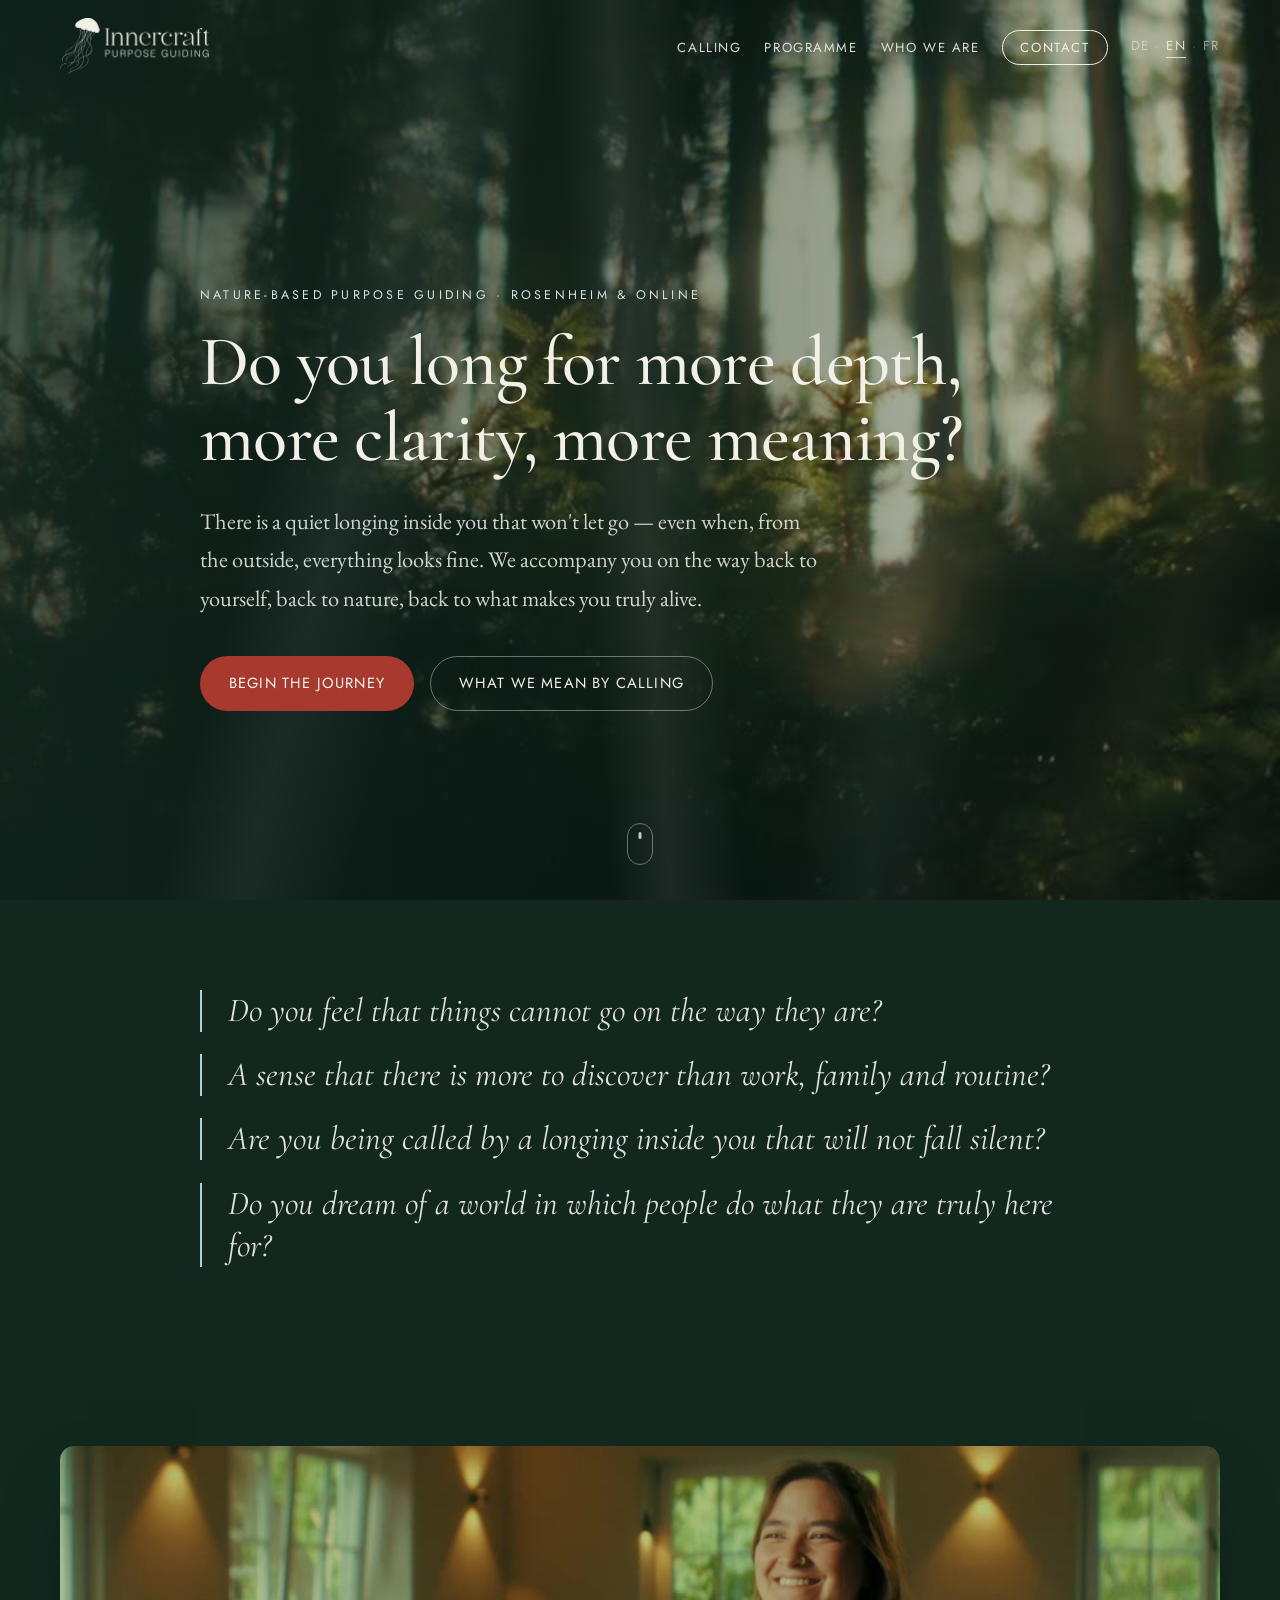
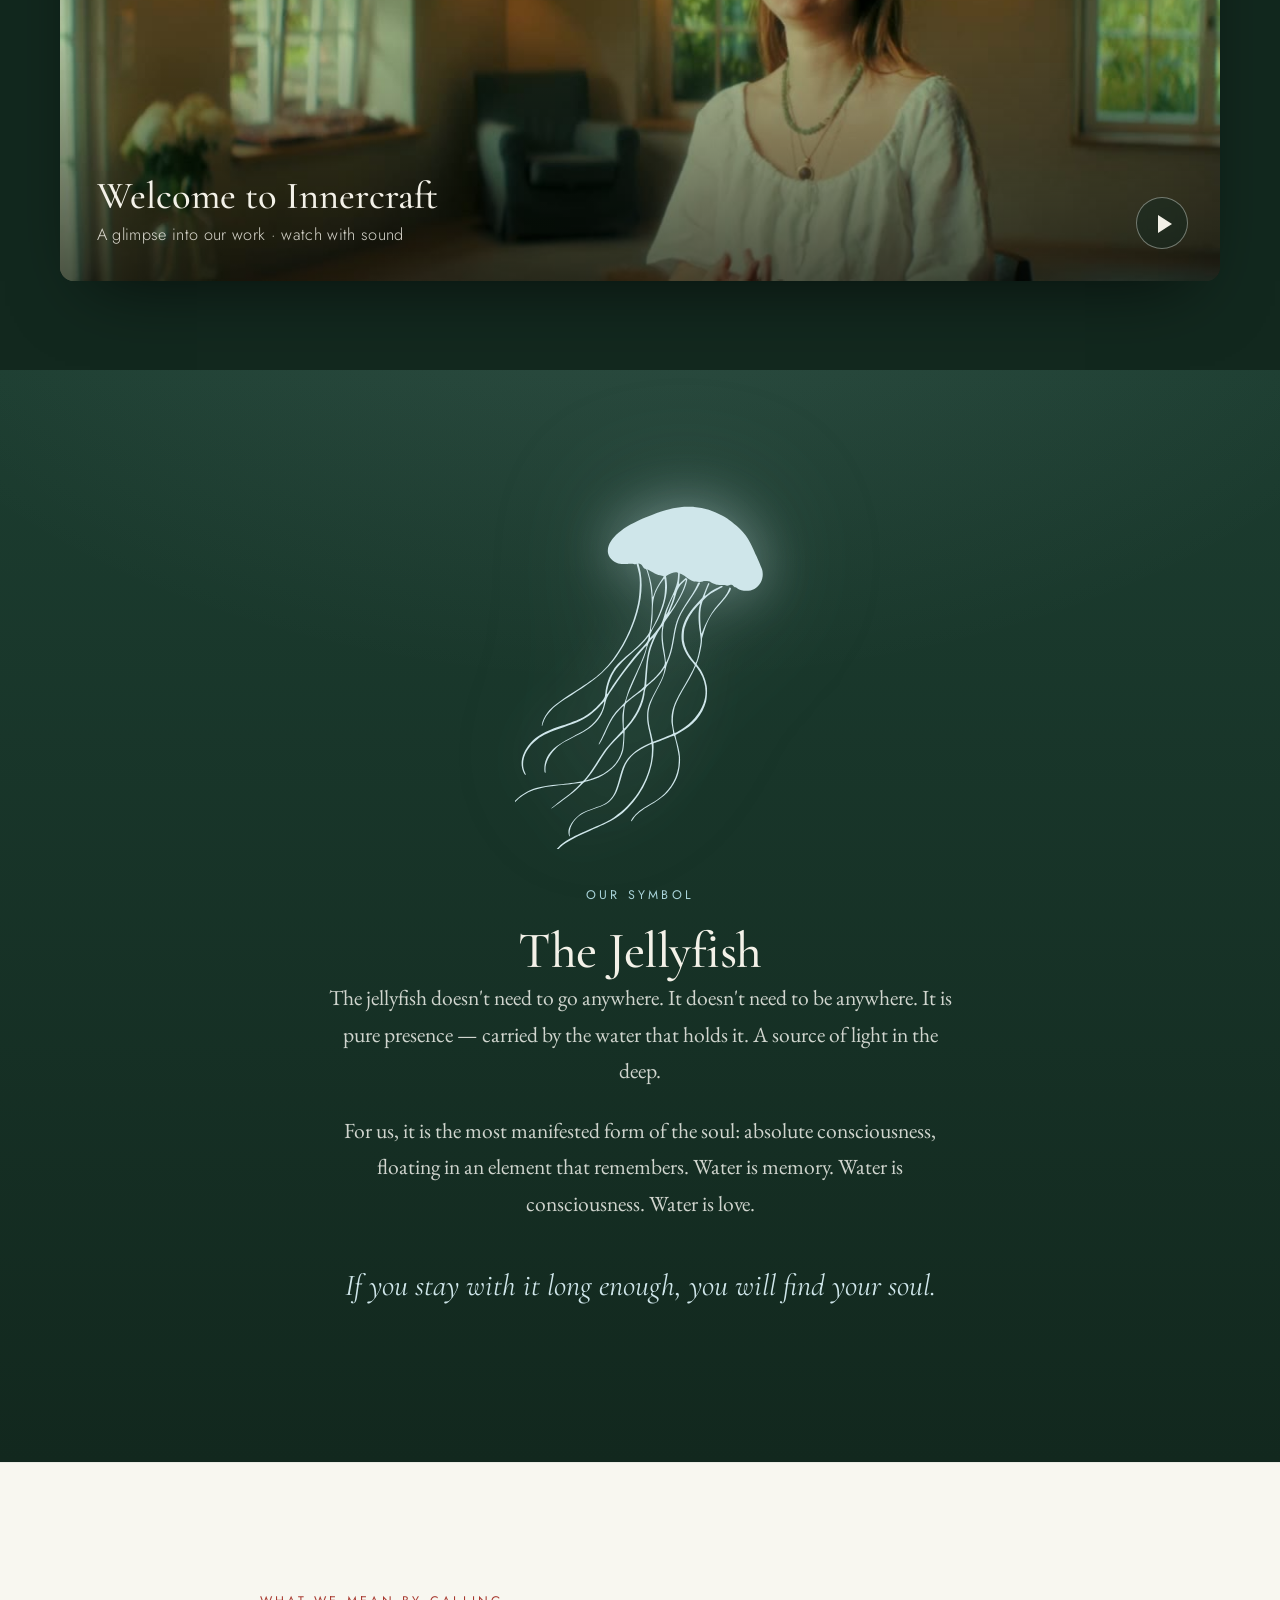
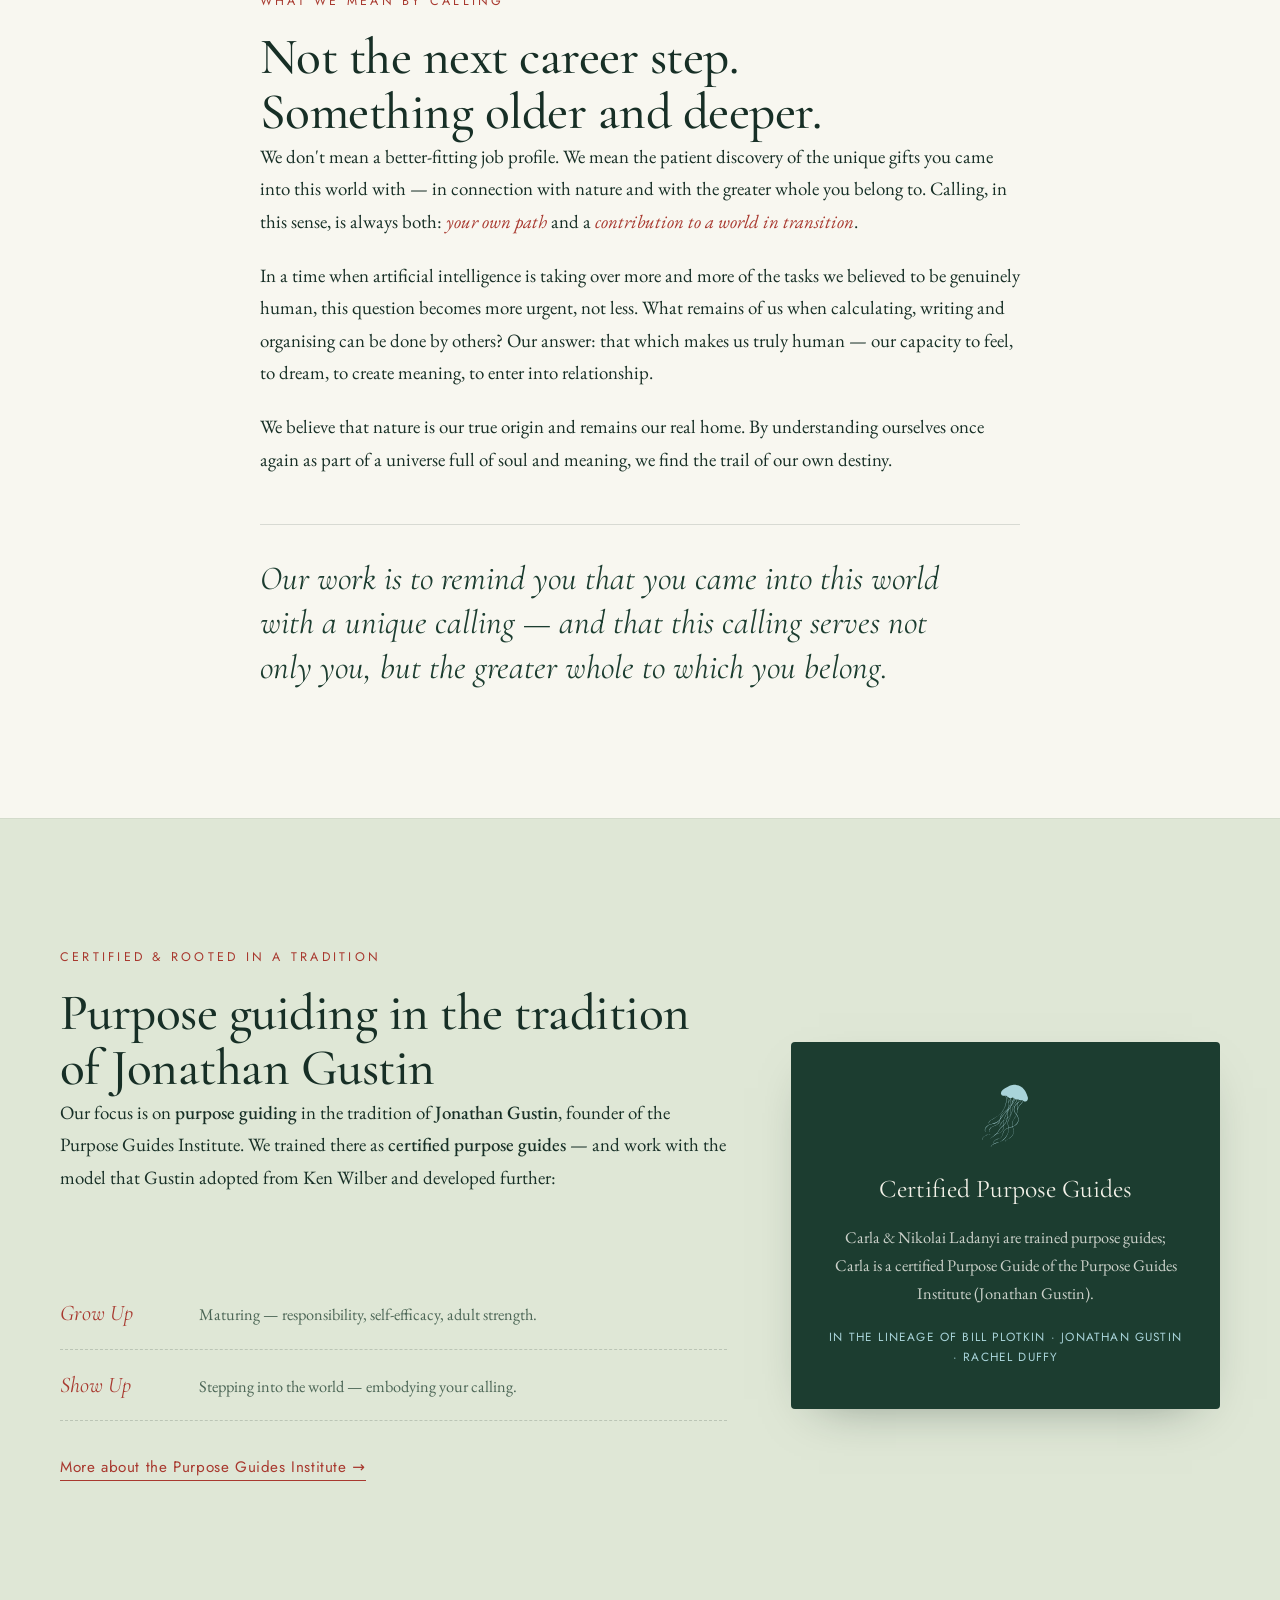
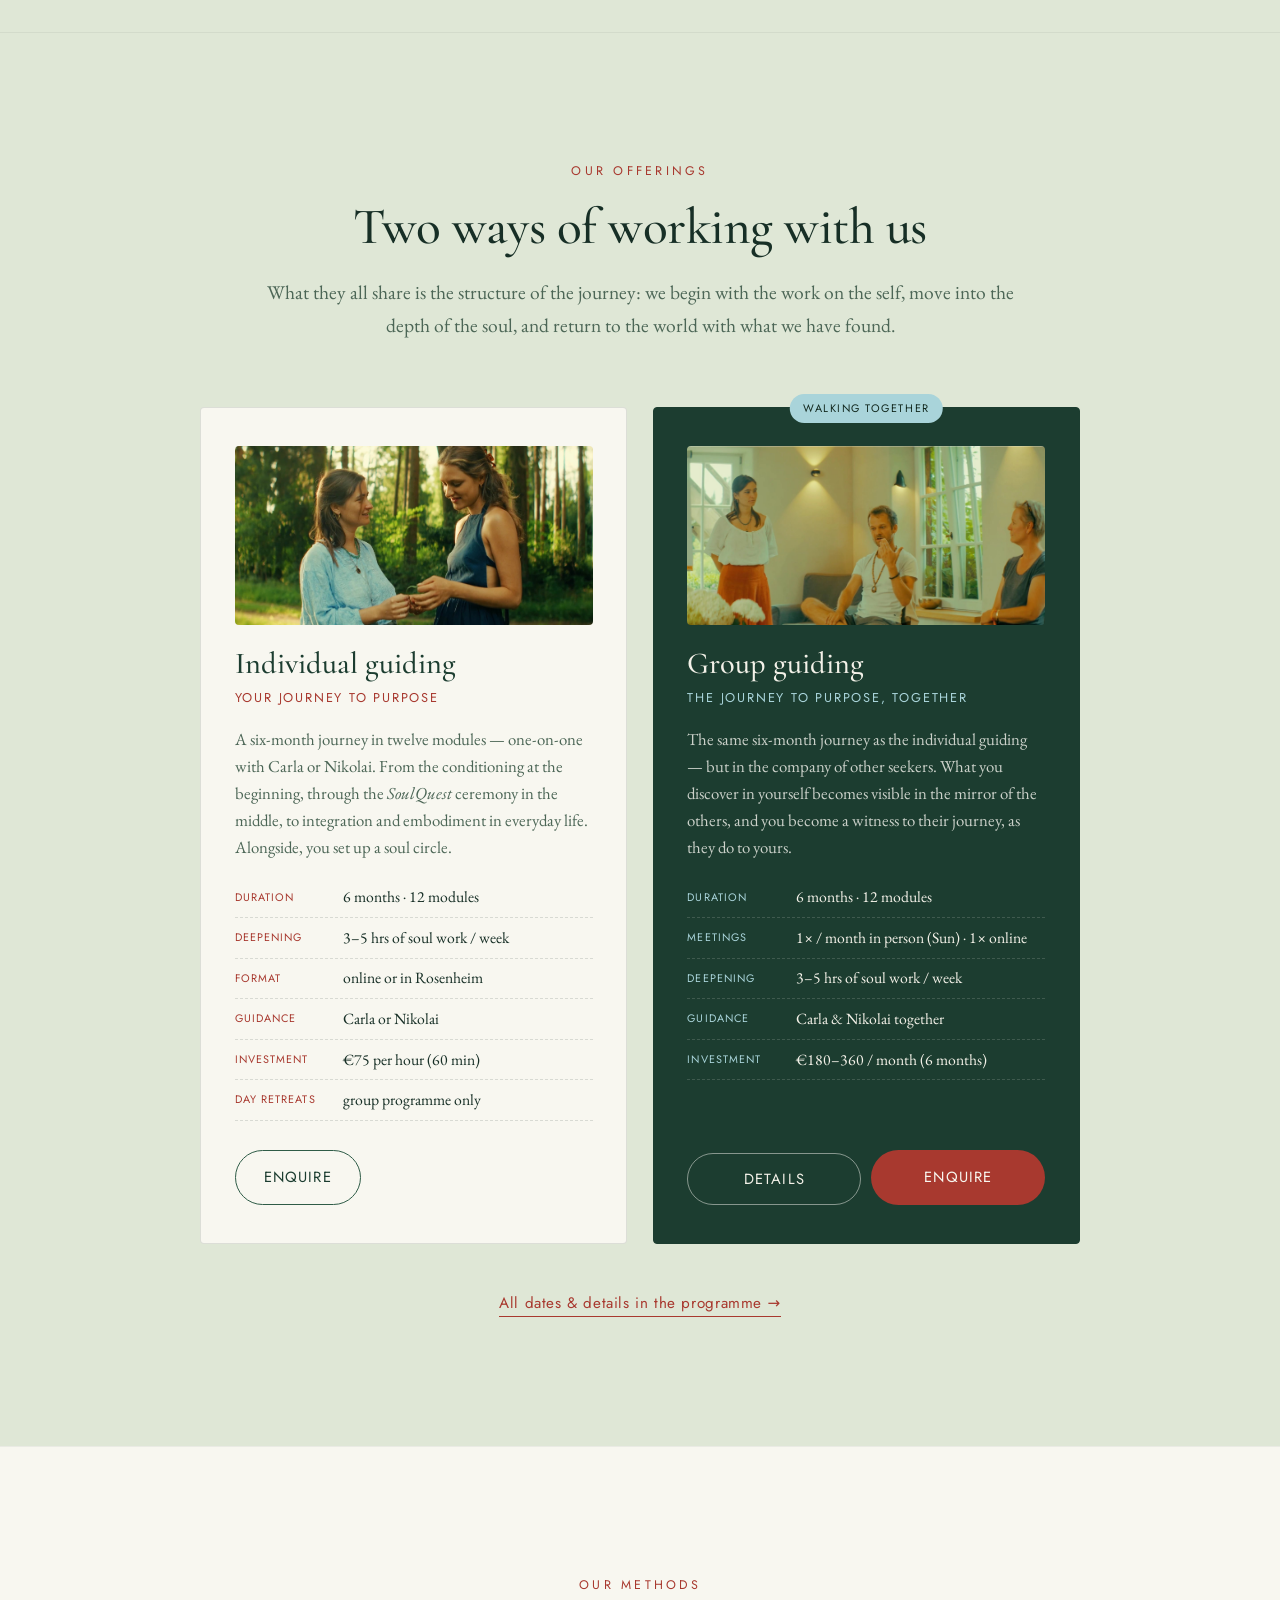
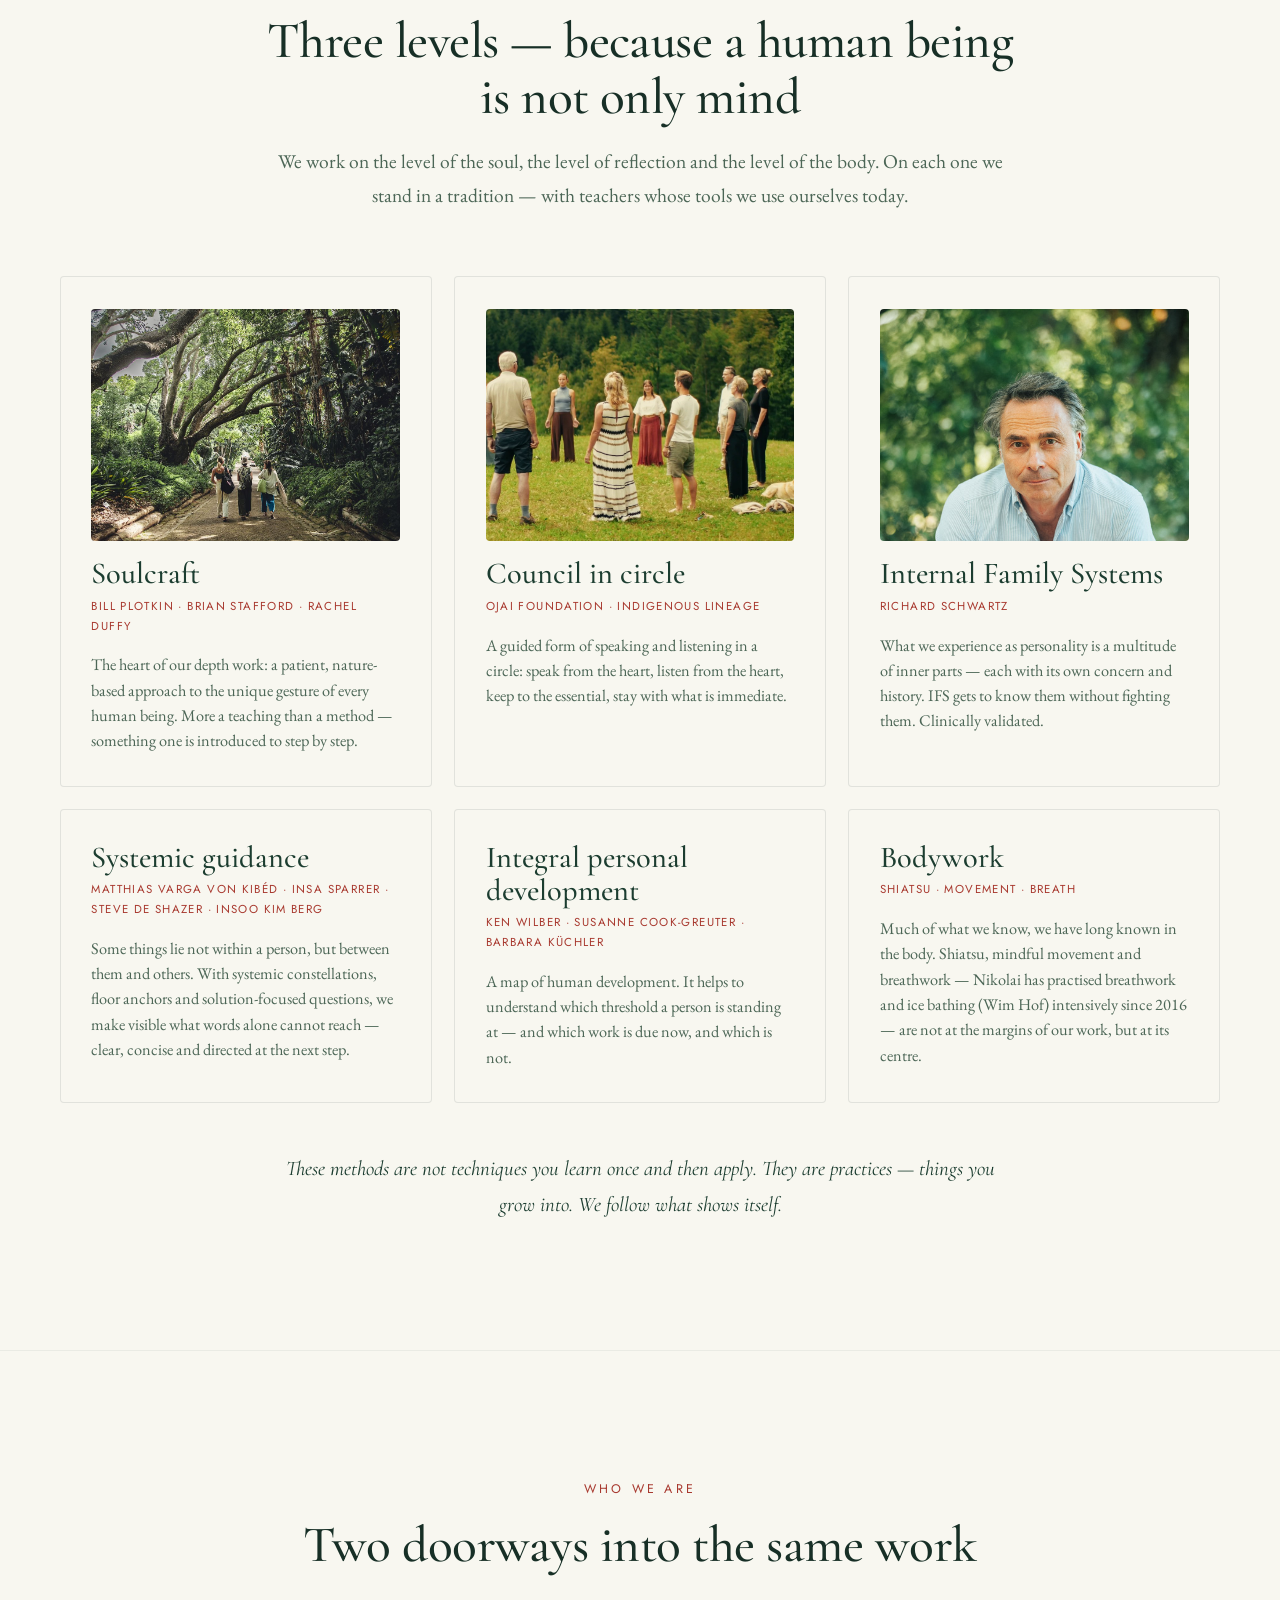
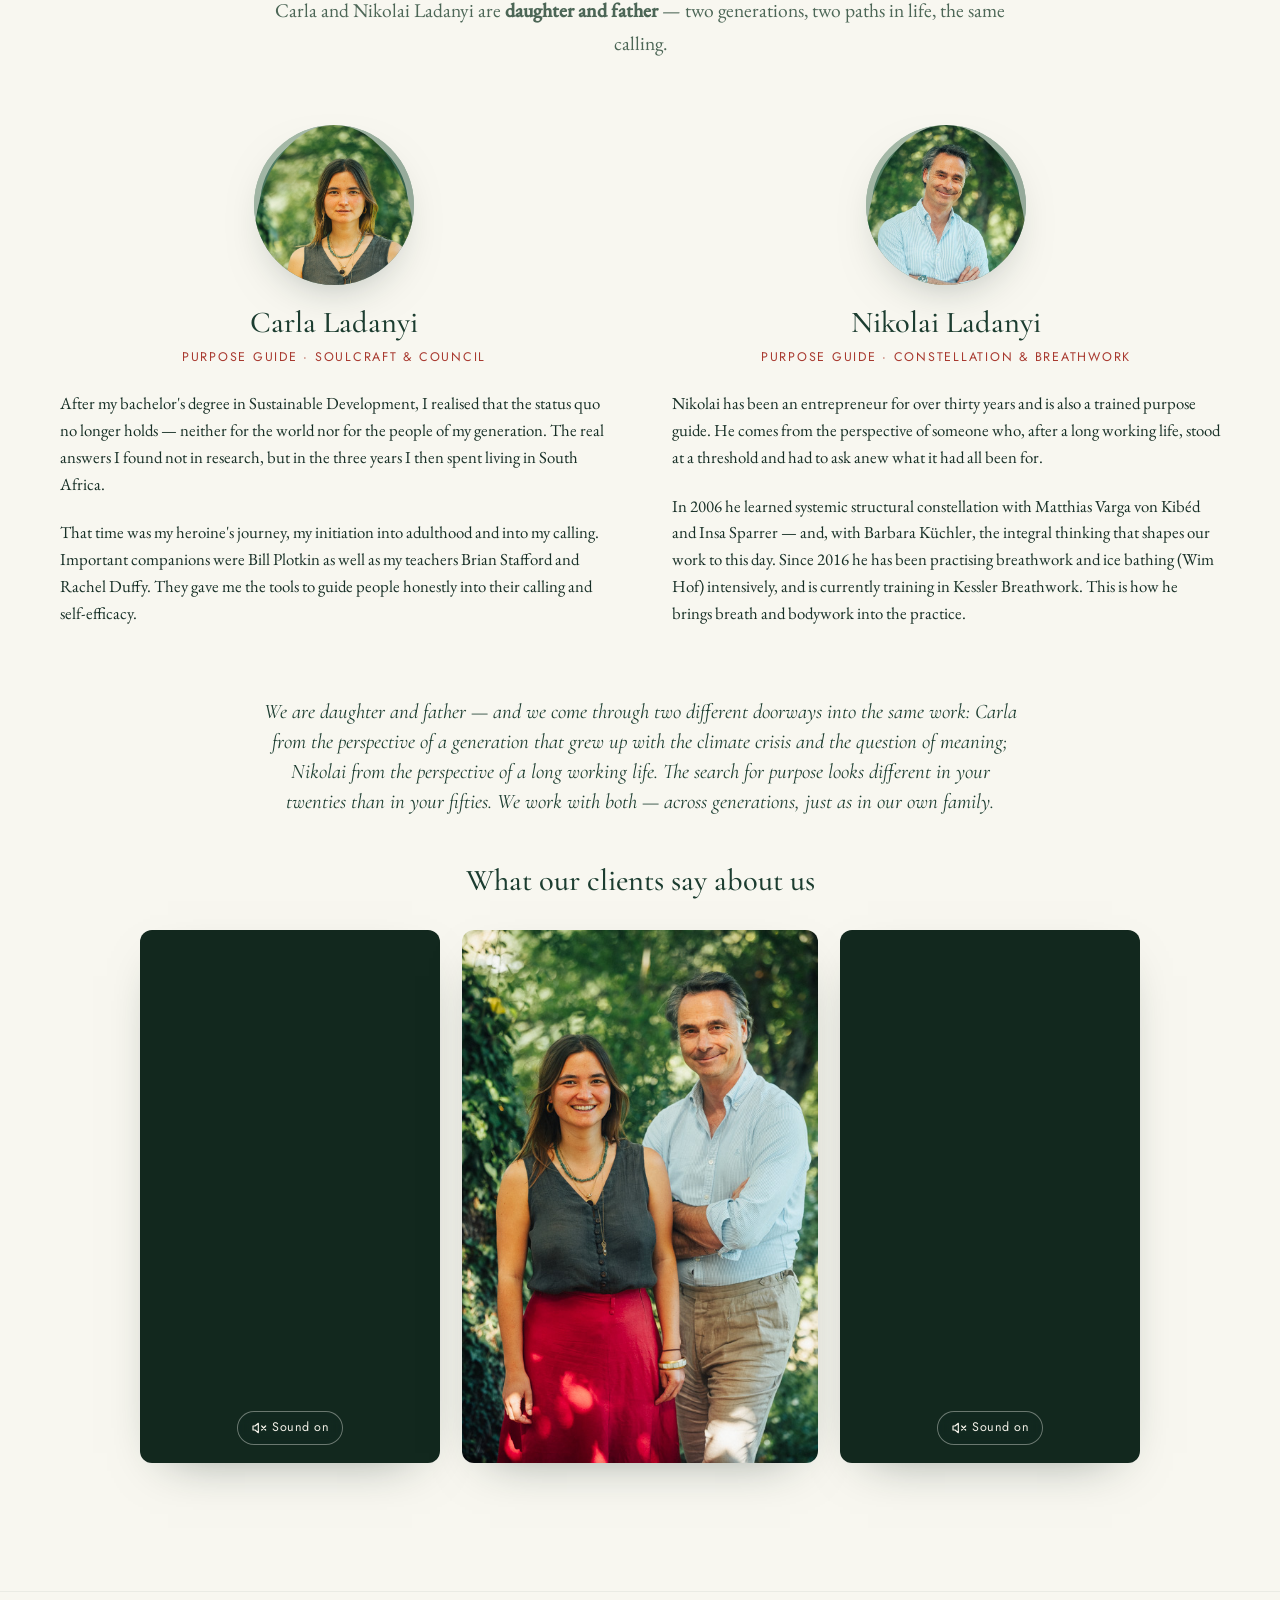
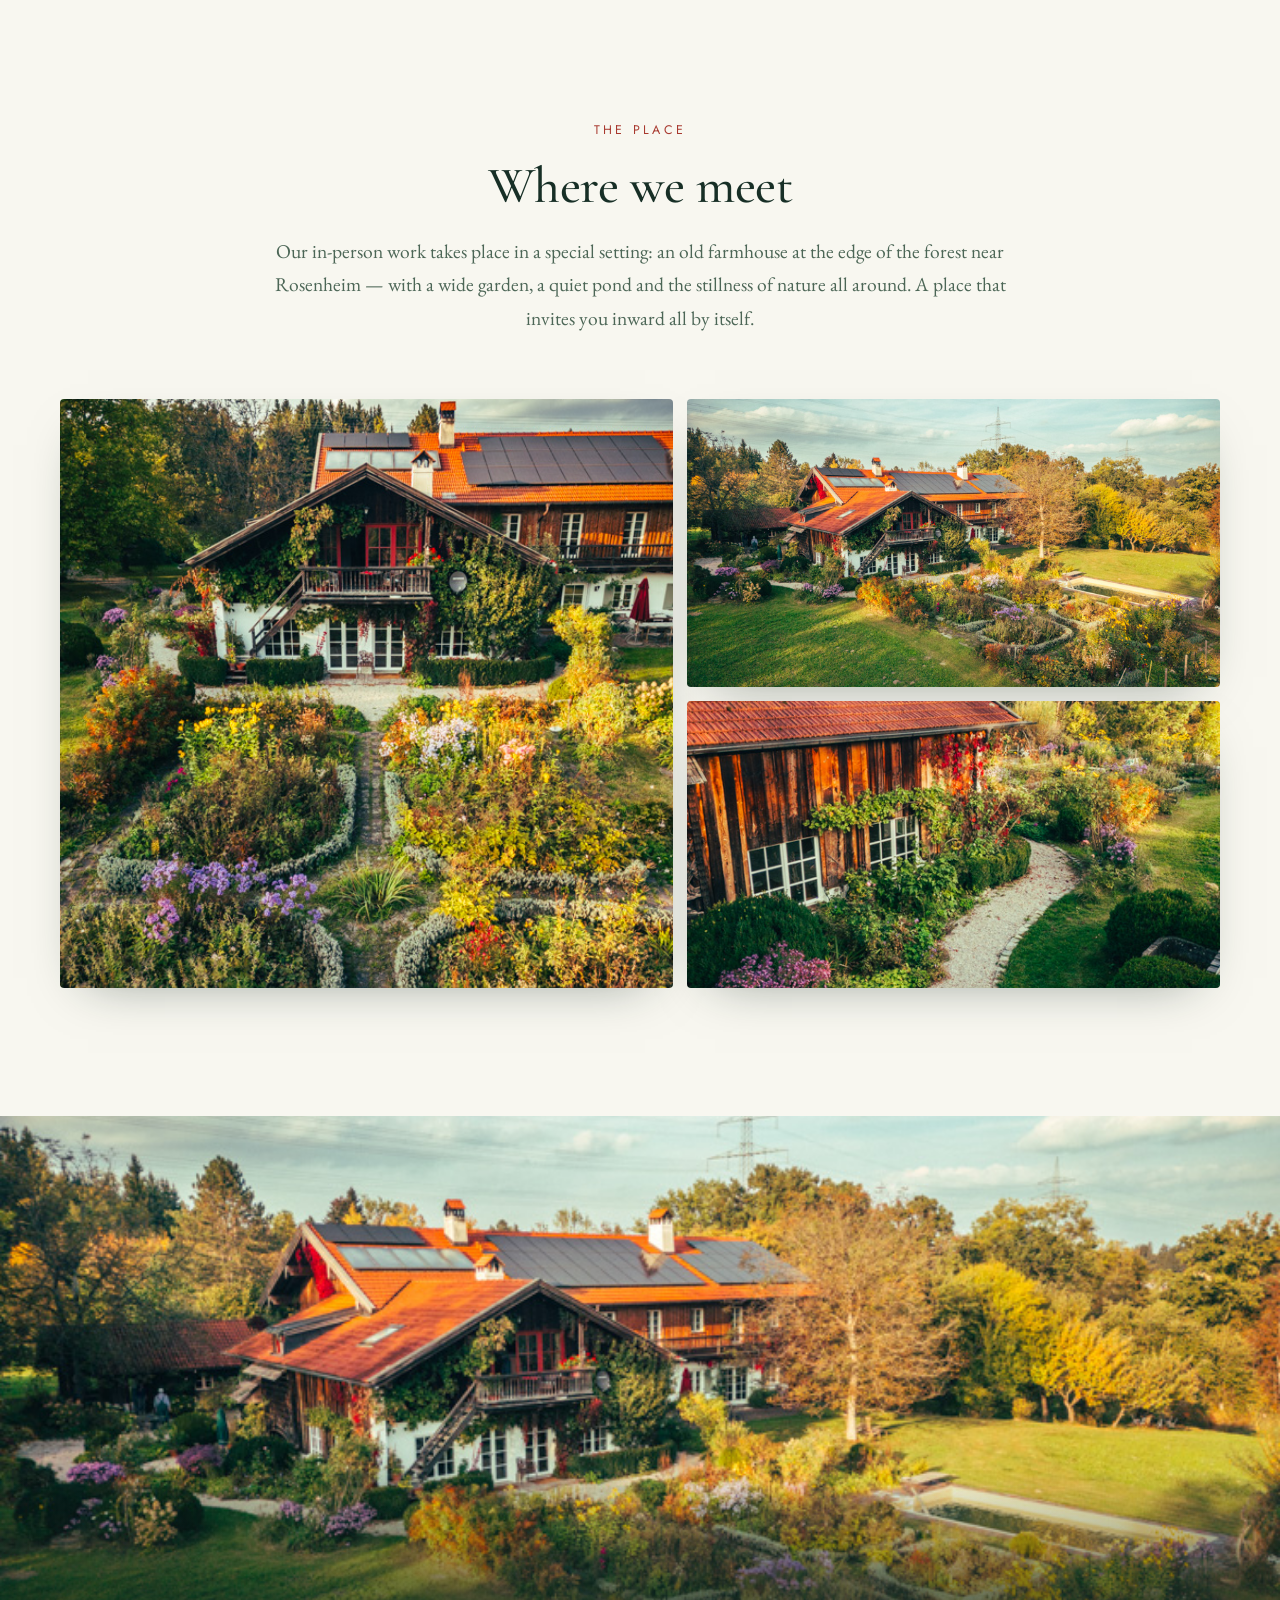
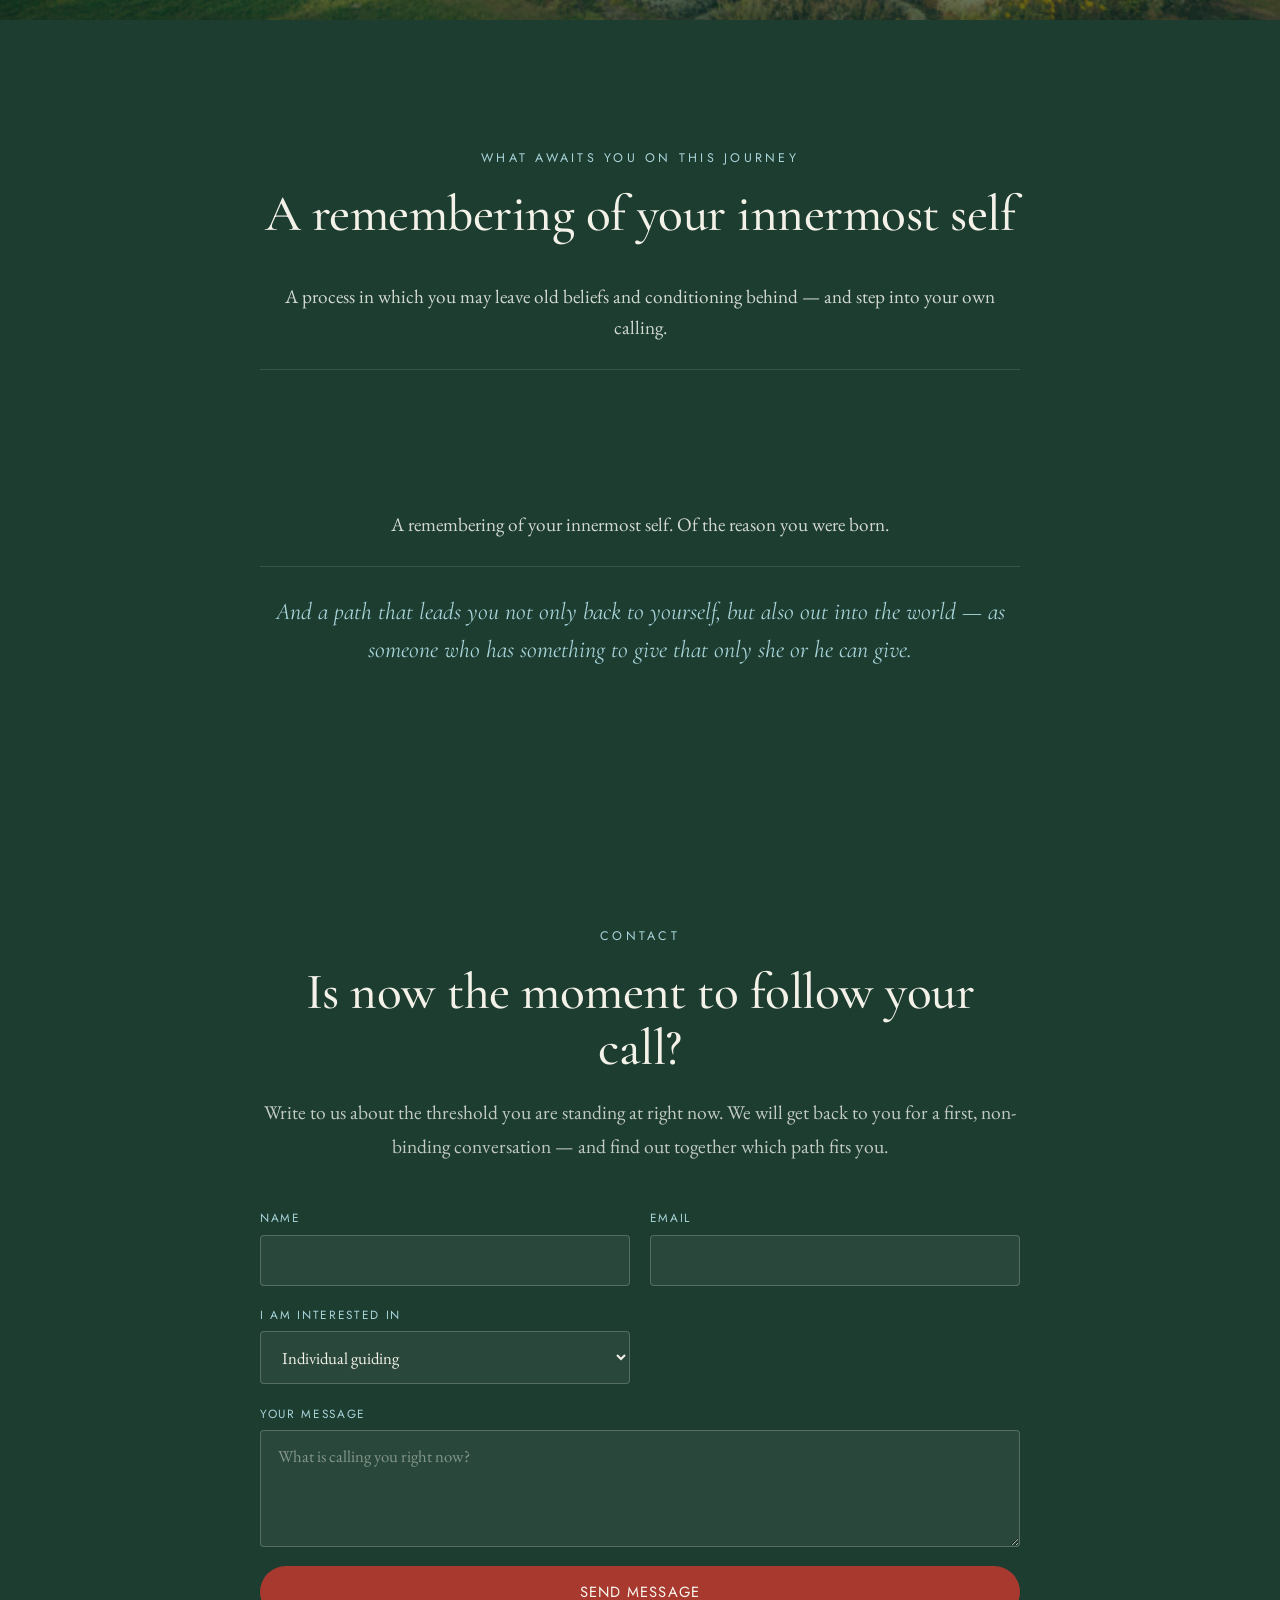
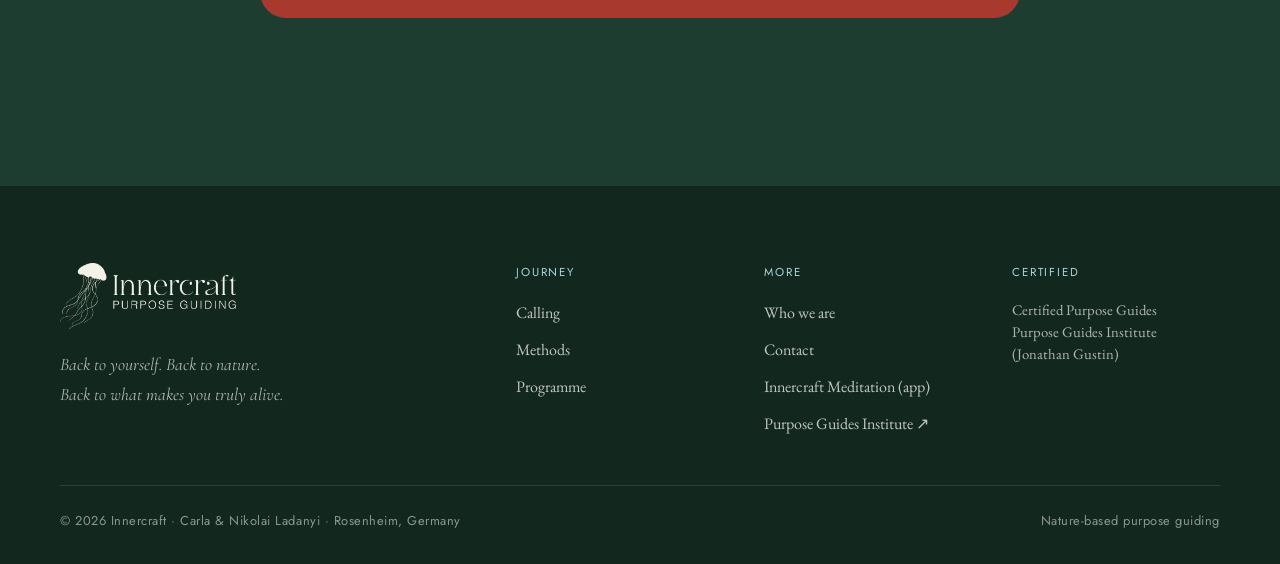
==== index.html @ 5aaad7ec "Startseite: Abschnitt Innercraft Meditation vorerst ausgeblendet Co-Authored-By: Claude Opus 5.5 <no" ====
<!DOCTYPE html>
<html lang="de">
<head>
  <meta charset="UTF-8" />
  <meta name="viewport" content="width=device-width, initial-scale=1.0" />
  <title>Innercraft — Deine Berufungsreise · Purpose Guiding mit Carla &amp; Nikolai Ladanyi</title>
  <meta name="description" content="Innercraft begleitet Menschen auf dem Weg zu ihrer Berufung — naturbasiert, tiefenpsychologisch fundiert und zertifiziert durch das Purpose Guides Institute. Einzel-, Gruppen- und Intensivprogramme in Rosenheim und online." />
  <meta name="author" content="Carla &amp; Nikolai Ladanyi · Innercraft" />

  <!-- Open Graph -->
  <meta property="og:title" content="Innercraft — Deine Berufungsreise" />
  <meta property="og:description" content="Naturbasiertes Purpose Guiding nach Jonathan Gustin & Bill Plotkin. Zurück zu dir, zurück zur Natur, zurück zu dem, was dich wirklich lebendig macht." />
  <meta property="og:type" content="website" />
  <meta property="og:locale" content="de_DE" />

  <!-- Sprachversionen -->
  <link rel="alternate" hreflang="de" href="./" />
  <link rel="alternate" hreflang="en" href="en/" />
  <link rel="alternate" hreflang="fr" href="fr/" />
  <link rel="alternate" hreflang="x-default" href="./" />

  <link rel="stylesheet" href="fonts/fonts.css" />
  <link rel="stylesheet" href="styles.css" />
  <link rel="icon" href="media/favicon.svg" type="image/svg+xml" />
  <link rel="icon" href="app/icons/icon-192.png" type="image/png" sizes="192x192" />
  <link rel="apple-touch-icon" href="app/icons/icon-180.png" />
</head>
<body>
  <!-- Decorative grain overlay -->
  <div class="grain" aria-hidden="true"></div>

  <!-- ============ HEADER / NAV ============ -->
  <header class="site-header" id="top">
    <nav class="nav container">
      <a href="#top" class="brand" aria-label="Innercraft Startseite">
        <span class="brand-logo" aria-hidden="true"></span>
      </a>

      <button class="nav-toggle" aria-expanded="false" aria-controls="nav-menu" aria-label="Menü öffnen">
        <span></span><span></span><span></span>
      </button>

      <ul class="nav-menu" id="nav-menu">
        <li><a href="#berufung">Berufung</a></li>
        <li><a href="programm.html">Programm</a></li>
        <li><a href="#team">Wer wir sind</a></li>
        <li><a href="#kontakt" class="nav-cta">Kontakt</a></li>
        <li class="lang-switch" aria-label="Sprache">
          <a href="./" data-lang-choice="de" class="is-current" lang="de" hreflang="de">DE</a><span aria-hidden="true">·</span><a href="en/" data-lang-choice="en" lang="en" hreflang="en">EN</a><span aria-hidden="true">·</span><a href="fr/" data-lang-choice="fr" lang="fr" hreflang="fr">FR</a>
        </li>
      </ul>
    </nav>
  </header>

  <main>
    <!-- ============ HERO ============ -->
    <section class="hero" aria-labelledby="hero-title">
      <div class="hero-scene" aria-hidden="true">
        <!-- Animierte Wasserwelt — wird nach dem Video-Shooting durch media/hero.mp4 ergänzt -->
        <div class="hero-water"></div>
        <!-- Hintergrund: Baum-Loop (eigene Datei, stumm in Dauerschleife) -->
        <div class="hero-loop">
          <video class="hero-loop-video" autoplay muted loop playsinline preload="auto" poster="media/tree-loop-poster.jpg">
            <source src="media/tree-loop.mp4" type="video/mp4" />
          </video>
        </div>
        <div class="hero-rays"></div>
        <div class="hero-particles">
          <span></span><span></span><span></span><span></span><span></span><span></span>
          <span></span><span></span><span></span><span></span><span></span><span></span>
        </div>
        <!-- AUSGEBLENDET: große Qualle im Hintergrund des Seitenkopfs (zum Reaktivieren Kommentar entfernen)
        <svg class="hero-jellyfish" viewBox="0 0 48 64"><use href="#jellyfish"></use></svg>
        -->
      </div>

      <div class="hero-content container">
        <p class="eyebrow reveal">Naturbasiertes Purpose Guiding · Rosenheim &amp; online</p>
        <h1 id="hero-title" class="reveal">Sehnst du dich nach mehr Tiefe,<br />mehr Klarheit, mehr Sinn?</h1>
        <p class="hero-lead reveal">
          Da ist eine leise Sehnsucht in dir, die dich nicht loslässt — auch wenn von außen
          alles in Ordnung aussieht. Wir begleiten dich auf dem Weg zurück zu dir, zurück zur
          Natur, zurück zu dem, was dich wirklich lebendig macht.
        </p>
        <div class="hero-actions reveal">
          <a href="#angebote" class="btn btn-primary">Die Reise beginnen</a>
          <a href="#berufung" class="btn btn-ghost">Was wir unter Berufung verstehen</a>
        </div>
      </div>

      <a href="#berufung" class="scroll-cue" aria-label="Weiter scrollen">
        <span></span>
      </a>
    </section>

    <!-- ============ SEHNSUCHT / FRAGEN ============ -->
    <section class="questions" aria-label="Vier Fragen">
      <div class="container">
        <ul class="question-list">
          <li class="reveal">Hast du das Gefühl, dass es so nicht mehr weitergehen kann?</li>
          <li class="reveal">Den Eindruck, dass es mehr zu entdecken gibt als Job, Familie und Alltag?</li>
          <li class="reveal">Wirst du von einer Sehnsucht in dir gerufen, die nicht verstummt?</li>
          <li class="reveal">Träumst du von einer Welt, in der Menschen das tun, wofür sie wirklich da sind?</li>
        </ul>
      </div>
    </section>

    <!-- ============ FILM: Welcome-Loop als Video-Kachel, Klick = YouTube im Vollbild ============ -->
    <section class="film-section" aria-label="Video: Willkommen bei Innercraft">
      <div class="container">
        <button class="film-card reveal" type="button" data-yt="TySI2h76N6U" aria-label="Video: Willkommen bei Innercraft – Video im Vollbild mit Ton abspielen">
          <video autoplay muted loop playsinline preload="metadata" poster="media/welcome-loop-poster.jpg" aria-hidden="true">
            <source src="media/welcome-loop.mp4" type="video/mp4" />
          </video>
          <span class="film-text" aria-hidden="true">
            <span class="film-title">Willkommen bei Innercraft</span>
            <span class="film-sub">Ein Einblick in unsere Arbeit · mit Ton ansehen</span>
          </span>
          <span class="film-play" aria-hidden="true"></span>
        </button>
      </div>
    </section>

    <!-- ============ DIE QUALLE — UNSER SYMBOL ============ -->
    <section class="section section-jelly" id="qualle" aria-labelledby="qualle-title">
      <div class="jelly-scene" aria-hidden="true">
        <div class="hero-particles">
          <span></span><span></span><span></span><span></span><span></span><span></span>
          <span></span><span></span><span></span><span></span><span></span><span></span>
        </div>
      </div>
      <div class="container narrow center jelly-content">
        <img class="jelly-figure jelly-logo reveal" src="media/qualle-animiert.svg" alt="" aria-hidden="true" />
        <p class="eyebrow light reveal">Unser Symbol</p>
        <h2 id="qualle-title" class="light reveal">Die Qualle</h2>
        <div class="jelly-prose">
          <p class="reveal">
            Die Qualle muss nirgendwohin. Sie muss nirgendwo sein. Sie ist reine
            Präsenz — getragen vom Wasser, das sie hält. Eine Lichtquelle in der Tiefe.
          </p>
          <p class="reveal">
            Für uns ist sie die manifestierteste Form der Seele: absolutes Bewusstsein,
            schwebend in einem Element, das sich erinnert. Wasser ist Gedächtnis.
            Wasser ist Bewusstsein. Wasser ist Liebe.
          </p>
          <p class="jelly-closing reveal">Wenn du lange genug bei ihr bleibst, findest du deine Seele.</p>
        </div>
      </div>
    </section>

    <!-- ============ WAS WIR UNTER BERUFUNG VERSTEHEN ============ -->
    <section class="section section-cream" id="berufung" aria-labelledby="berufung-title">
      <div class="container narrow">
        <p class="eyebrow reveal">Was wir unter Berufung verstehen</p>
        <h2 id="berufung-title" class="reveal">Nicht der nächste Karriereschritt.<br />Etwas Älteres und Tieferes.</h2>

        <div class="prose reveal">
          <p>
            Wir meinen damit nicht das passendere Jobprofil. Wir meinen die geduldige Entdeckung
            der einzigartigen Gaben, mit denen du in die Welt gekommen bist — in Verbundenheit mit
            der Natur und mit dem größeren Ganzen, dem du angehörst. Berufung in diesem Sinne ist
            immer beides: <em>dein eigener Weg</em> und ein <em>Beitrag zu einer Welt im Wandel</em>.
          </p>
          <p>
            In einer Zeit, in der künstliche Intelligenz immer mehr Aufgaben übernimmt, die wir
            für genuin menschlich gehalten haben, wird diese Frage drängender, nicht entspannter.
            Was bleibt von uns, wenn das Rechnen, das Schreiben, das Organisieren auch andere
            können? Unsere Antwort: das, was uns wirklich menschlich macht — unsere Fähigkeit zu
            fühlen, zu träumen, Sinn zu stiften, in Beziehung zu treten.
          </p>
          <p>
            Wir glauben, dass die Natur unser wahrer Ursprung ist und unser eigentliches Zuhause
            bleibt. Indem wir uns wieder als Teil eines Universums voller Seele und Bedeutung
            verstehen, finden wir die Spur unserer eigenen Bestimmung.
          </p>
        </div>

        <blockquote class="pull-quote reveal">
          Unsere Arbeit ist es, dich daran zu erinnern, dass du mit einer einzigartigen Berufung
          auf die Welt gekommen bist — und dass diese Berufung nicht nur dir dient, sondern dem
          größeren Ganzen, dem du angehörst.
        </blockquote>
      </div>
    </section>

    <!-- ============ DIE DREI BEWEGUNGEN ============ -->
    <!-- AUSGEBLENDET (Inhalt bleibt erhalten): Drei Bewegungen — Innercraft / Soulcraft / Worldcraft.
         Zum Reaktivieren die Kommentar-Klammern davor und danach entfernen.
    <section class="section section-forest" id="bewegungen" aria-labelledby="bewegungen-title">
      <div class="container">
        <div class="section-head center">
          <p class="eyebrow light reveal">Wie wir arbeiten</p>
          <h2 id="bewegungen-title" class="light reveal">Drei Bewegungen, die zusammen einen Weg ergeben</h2>
          <p class="section-intro light reveal">
            Keine starre Reihenfolge — manche Menschen brauchen Jahre in der ersten Bewegung, andere
            kommen mit einer klaren Vision und müssen erst lernen, sie zu leben. Als Orientierung
            aber helfen sie.
          </p>
        </div>

        <div class="movements">
          <article class="movement reveal">
            <span class="movement-num">01</span>
            <h3>Innercraft</h3>
            <p class="movement-sub">Die Arbeit am Selbst</p>
            <p>
              Bevor du deiner Berufung begegnen kannst, musst du die Stimmen kennenlernen, die in
              dir bisher entschieden haben, was richtig ist. Die Macherin, der Verantwortliche, die,
              die nicht enttäuschen darf. Diese Stimmen sind nicht falsch — sie haben dich oft
              jahrelang getragen. Aber sie sind nicht du.
            </p>
          </article>

          <article class="movement reveal">
            <span class="movement-num">02</span>
            <h3>Soulcraft</h3>
            <p class="movement-sub">Die Arbeit an der Seele</p>
            <p>
              Wenn die inneren Stimmen leiser werden, wird etwas anderes hörbar: ein älteres Wissen
              darum, wofür du da bist. Bill Plotkin nennt diese Schicht <em>Soul</em> — die
              einzigartige Geste, mit der jeder Mensch in die Welt geschickt wird. Wir nähern uns
              ihr durch Imagination, Zeit in der Natur, die Sprache von Bildern und Träumen.
            </p>
          </article>

          <article class="movement reveal">
            <span class="movement-num">03</span>
            <h3>Worldcraft</h3>
            <p class="movement-sub">Die Arbeit in der Welt</p>
            <p>
              Eine Berufung zu erkennen ist eine Sache. Sie mitten im Leben zu leben — in
              Beziehungen, in der Arbeit, in den Verpflichtungen, die schon da sind — eine andere.
              Es geht nicht darum, ein anderes Leben anzufangen, sondern im bestehenden Leben das
              Gewicht zu verlagern. Was zuerst nur Funktion war, soll Form bekommen.
            </p>
          </article>
        </div>
      </div>
    </section>
    -->

    <!-- ============ PURPOSE GUIDES / GUSTIN ============ -->
    <section class="section section-sand" id="purpose" aria-labelledby="purpose-title">
      <div class="container two-col">
        <div class="two-col-text">
          <p class="eyebrow reveal">Zertifiziert &amp; in einer Tradition</p>
          <h2 id="purpose-title" class="reveal">Purpose Guiding nach Jonathan Gustin</h2>
          <div class="prose reveal">
            <p>
              Unser Fokus liegt auf dem <strong>Purpose Guiding</strong> in der Tradition von
              <strong>Jonathan Gustin</strong>, dem Gründer des Purpose Guides Institute. Wir sind
              dort als <strong>Purpose Guides zertifiziert</strong> — und arbeiten mit dem Modell,
              das Gustin von Ken Wilber übernommen und weiterentwickelt hat:
            </p>
            <div class="triad" role="list">
              <div class="triad-item reveal" role="listitem">
                <span class="triad-kicker">Wake&nbsp;Up</span>
                <p>Aufwachen — das Erkennen dessen, was über das Alltagsbewusstsein hinausgeht.</p>
              </div>
              <div class="triad-item reveal" role="listitem">
                <span class="triad-kicker">Grow&nbsp;Up</span>
                <p>Reifen — Verantwortung, Selbstwirksamkeit, erwachsene Kraft.</p>
              </div>
              <div class="triad-item reveal" role="listitem">
                <span class="triad-kicker">Show&nbsp;Up</span>
                <p>In die Welt treten — die eigene Berufung verkörpern.</p>
              </div>
            </div>
            <p>
              <a href="https://www.purposeguides.org/" target="_blank" rel="noopener" class="text-link">
                Mehr über das Purpose Guides Institute →
              </a>
            </p>
          </div>
        </div>
        <aside class="cert-card reveal" aria-label="Zertifizierung">
          <svg viewBox="0 0 48 64" width="48" height="64" aria-hidden="true"><use href="#jellyfish"></use></svg>
          <p class="cert-title">Certified Purpose Guides</p>
          <p class="cert-body">
            Carla &amp; Nikolai Ladanyi sind ausgebildete und Carla zertifizierte Purpose Guide
            des Purpose Guides Institute (Jonathan Gustin).
          </p>
          <p class="cert-lineage">In der Lineage von Bill Plotkin · Jonathan Gustin · Rachel Duffy</p>
        </aside>
      </div>
    </section>

    <!-- ============ ANGEBOTE ============ -->
    <section class="section section-sand" id="angebote" aria-labelledby="angebote-title">
      <div class="container">
        <div class="section-head center">
          <p class="eyebrow reveal">Unsere Angebote</p>
          <h2 id="angebote-title" class="reveal">Zwei Wege, mit uns zu arbeiten</h2>
          <p class="section-intro reveal">
            Allen gemeinsam ist die Struktur der Reise: Wir beginnen mit der Arbeit am Selbst,
            bewegen uns in die Tiefe der Seele und kehren mit dem Erkannten in die Welt zurück.
          </p>
        </div>

        <div class="offers">
          <!-- Einzelguiding -->
          <article class="offer reveal">
            <img class="offer-photo" src="media/einzelguiding-wald.jpg" alt="Einzelguiding im Wald" loading="lazy" />
            <div class="offer-head">
              <h3>Einzelguiding</h3>
              <p class="offer-tagline">Deine Berufungsreise</p>
            </div>
            <p class="offer-body">
              Eine sechsmonatige Reise in zwölf Modulen — individuell mit Carla oder Nikolai. Von den
              Konditionierungen am Anfang über die <em>SoulQuest</em>-Zeremonie im Mittelteil bis zur
              Integration und Verkörperung im Alltag. Begleitend richtest du einen Seelenkreis ein.
            </p>
            <ul class="offer-facts">
              <li><span>Dauer</span> 6 Monate · 12 Module</li>
              <li><span>Vertiefung</span> 3–5 Std. Seelenarbeit / Woche</li>
              <li><span>Format</span> online oder in Rosenheim</li>
              <li><span>Begleitung</span> Carla oder Nikolai</li>
              <li><span>Investition</span> 75 € pro Stunde (60 Min.)</li>
              <li><span>Tagesretreats</span> nur im Gruppenprogramm</li>
            </ul>
            <a href="#kontakt" class="btn btn-outline">Anfragen</a>
          </article>

          <!-- Gruppenguiding -->
          <article class="offer offer-featured reveal">
            <span class="offer-badge">Gemeinsam gehen</span>
            <img class="offer-photo" src="media/gruppenguiding-raum.jpg" alt="Gruppenguiding im Seminarraum" loading="lazy" />
            <div class="offer-head">
              <h3>Gruppenguiding</h3>
              <p class="offer-tagline">Gemeinsam auf Berufungsreise</p>
            </div>
            <p class="offer-body">
              Dieselbe sechsmonatige Reise wie das Einzelguiding — aber in der Gemeinschaft anderer
              Suchender. Was du an dir entdeckst, wird sichtbar im Spiegel der anderen, und du wirst
              Zeuge ihrer Reise, wie sie deiner.
            </p>
            <ul class="offer-facts">
              <li><span>Dauer</span> 6 Monate · 12 Module</li>
              <li><span>Treffen</span> 1× / Monat persönlich (So) · 1× online</li>
              <li><span>Vertiefung</span> 3–5 Std. Seelenarbeit / Woche</li>
              <li><span>Begleitung</span> Carla &amp; Nikolai gemeinsam</li>
              <li><span>Investition</span> 180–360 € / Monat (6 Monate)</li>
            </ul>
            <div class="offer-actions">
              <button class="btn btn-outline" type="button" data-modal-open="modal-gruppenguiding">Infos</button>
              <a href="#kontakt" class="btn btn-primary">Anfrage</a>
            </div>
          </article>

          <!-- AUSGEBLENDET (noch kein Produkt): Intensivprogramm — zum Reaktivieren Kommentar entfernen
          <article class="offer reveal">
            <div class="offer-head">
              <h3>Intensivprogramm</h3>
              <p class="offer-tagline">Dein Kompass in den 20ern</p>
            </div>
            <p class="offer-body">
              Drei intensive Wochenenden in drei Monaten, entwickelt von Carla für ihre Generation.
              Der Architektur liegt Jonathan Gustins Modell zugrunde: <em>Wake Up — Grow Up — Show Up</em>,
              mit einer SoulQuest-Zeremonie am dritten Wochenende. Optional ein Jahr Mentorship.
            </p>
            <ul class="offer-facts">
              <li><span>Dauer</span> 3 Wochenenden / 3 Monate</li>
              <li><span>Extra</span> optional 1 Jahr Mentorship</li>
              <li><span>Format</span> Rosenheim oder Naturraum</li>
              <li><span>Begleitung</span> Carla</li>
              <li><span>Investition</span> auf Anfrage</li>
            </ul>
            <a href="#kontakt" class="btn btn-outline">Anfragen</a>
          </article>
          -->
        </div>
        <p class="program-link reveal"><a href="programm.html" class="text-link">Alle Termine &amp; Details im Programm →</a></p>
      </div>
    </section>

    <!-- ============ UNSERE METHODEN ============ -->
    <section class="section section-cream" id="methoden" aria-labelledby="methoden-title">
      <div class="container">
        <div class="section-head center">
          <p class="eyebrow reveal">Unsere Methoden</p>
          <h2 id="methoden-title" class="reveal">Drei Ebenen — weil ein Mensch nicht nur Verstand ist</h2>
          <p class="section-intro reveal">
            Wir arbeiten auf der seelischen, der reflektierenden und der körperlichen Ebene. Auf jeder
            stehen wir in einer Tradition — mit Lehrer:innen, deren Werkzeuge wir heute selbst nutzen.
          </p>
        </div>

        <div class="methods-grid">
          <article class="method-card reveal">
            <img class="method-photo" src="media/soulcraft.jpg" alt="Gemeinsam unterwegs in der Natur" loading="lazy" />
            <h3>Soulcraft</h3>
            <p class="method-lineage">Bill Plotkin · Brian Stafford · Rachel Duffy</p>
            <p>Das Herzstück unserer Tiefenarbeit: eine geduldige, naturbasierte Annäherung an die einzigartige Geste jedes Menschen. Eher Lehre als Methode — etwas, in das man Schritt für Schritt eingeführt wird.</p>
          </article>

          <article class="method-card reveal">
            <img class="method-photo" src="media/council-kreis.jpg" alt="Council im Kreis auf der Wiese" loading="lazy" style="object-position:center 60%" />
            <h3>Council im Kreis</h3>
            <p class="method-lineage">Ojai Foundation · indigene Lineage</p>
            <p>Eine geführte Form des Sprechens und Zuhörens im Kreis: aus dem Herzen sprechen, aus dem Herzen hören, sich auf das Wesentliche beschränken, im Unmittelbaren bleiben.</p>
          </article>

          <article class="method-card reveal">
            <img class="method-photo" src="media/_BEN0859_web.jpg" alt="Nikolai, ruhig und zugewandt im Grünen" loading="lazy" style="object-position:center 18%" />
            <h3>Internal Family Systems</h3>
            <p class="method-lineage">Richard Schwartz</p>
            <p>Was wir als Persönlichkeit erleben, ist eine Vielzahl innerer Teile — jeder mit eigener Sorge und Geschichte. IFS lernt sie kennen, ohne sie zu bekämpfen. Klinisch validiert.</p>
          </article>

          <article class="method-card reveal">
            <h3>Systemische Begleitung</h3>
            <p class="method-lineage">Matthias Varga von Kibéd · Insa Sparrer · Steve de Shazer · Insoo Kim Berg</p>
            <p>Manches liegt nicht im Menschen, sondern zwischen ihm und anderen. Mit systemischen Aufstellungen, Bodenankern und lösungsfokussierten Fragen machen wir sichtbar, was Worte allein nicht erreichen — klar, knapp und auf den nächsten Schritt gerichtet.</p>
          </article>

          <article class="method-card reveal">
            <h3>Integrale Persönlichkeitsentwicklung</h3>
            <p class="method-lineage">Ken Wilber · Susanne Cook-Greuter · Barbara Küchler</p>
            <p>Eine Landkarte der menschlichen Entwicklung. Sie hilft zu verstehen, an welcher Schwelle ein Mensch steht — und welche Arbeit jetzt dran ist, und welche nicht.</p>
          </article>

          <article class="method-card reveal">
            <h3>Körperarbeit</h3>
            <p class="method-lineage">Shiatsu · Bewegung · Atem</p>
            <p>Vieles wissen wir längst im Körper. Shiatsu, achtsame Bewegung und Atemarbeit — Nikolai praktiziert seit 2016 intensiv Breathwork und Eisbaden (Wim Hof) — stehen bei uns nicht am Rand, sondern in der Mitte.</p>
          </article>
        </div>

        <p class="methods-note reveal">
          Diese Methoden sind keine Techniken, die man einmal lernt und dann anwendet. Sie sind
          Praktiken — Dinge, in die man hineinwächst. Wir folgen dem, was sich zeigt.
        </p>
      </div>
    </section>

    <!-- Vorerst ausgeblendet (hidden) — zum Wiedereinblenden das Attribut „hidden“ entfernen -->
    <!-- ============ MEDITATIONS-APP ============ -->
    <section class="section section-forest" id="meditation" aria-labelledby="meditation-title" hidden>
      <div class="container narrow center">
        <div class="meditation-mark reveal" aria-hidden="true">
          <svg viewBox="0 0 48 48" width="64" height="64"><use href="#gong-mark"></use></svg>
        </div>
        <p class="eyebrow light reveal">Deine tägliche Praxis · kostenlos</p>
        <h2 id="meditation-title" class="light reveal">Die Innercraft Meditation</h2>
        <p class="section-intro light reveal">
          Der Weg zur Berufung beginnt in der Stille. Unsere geführte Meditation begleitet
          dich jeden Morgen: eine Eingangs-Meditation von Willigis Jäger, Stille mit
          Impulsen — und ein Gong, der dich präsent und gerüstet in deinen Tag entlässt.
        </p>
        <div class="meditation-actions reveal">
          <a href="app/" class="btn btn-primary">Meditation starten</a>
        </div>
        <p class="meditation-tiers light reveal">
          <strong>Kostenlos</strong> jeden Tag eine Meditation — oder schalte in der App mit
          deiner E-Mail die <strong>7-Tage-Reise</strong> mit täglich wechselnden Themen frei.
        </p>
        <p class="meditation-hint reveal">
          Direkt im Browser, ohne Anmeldung. Tipp fürs iPhone: In Safari über
          „Teilen → Zum Home-Bildschirm“ wird die Meditation zur App.
        </p>
      </div>
    </section>

    <!-- ============ WER WIR SIND ============ -->
    <section class="section section-cream" id="team" aria-labelledby="team-title">
      <div class="container">
        <div class="section-head center">
          <p class="eyebrow reveal">Wer wir sind</p>
          <h2 id="team-title" class="reveal">Zwei Eingangstüren in dieselbe Arbeit</h2>
          <p class="section-intro reveal">
            Carla und Nikolai Ladanyi sind <strong>Tochter und Vater</strong> —
            zwei Generationen, zwei Lebenswege, dieselbe Berufung.
          </p>
        </div>

        <div class="team">
          <article class="person reveal">
            <div class="person-portrait"><img src="media/_BEN1068_web.jpg" alt="Carla Ladanyi" loading="lazy" style="object-position:center 22%" /></div>
            <h3>Carla Ladanyi</h3>
            <p class="person-role">Purpose Guide · Soulcraft &amp; Council</p>
            <div class="prose">
              <p>
                Nach meinem Bachelor in Sustainable Development habe ich gemerkt, dass der Status quo
                nicht mehr trägt — weder für die Welt noch für die Menschen meiner Generation. Die
                wirklichen Antworten fand ich nicht in der Recherche, sondern in den drei Jahren, die
                ich danach in Südafrika gelebt habe.
              </p>
              <p>
                Diese Zeit war meine Heldinnenreise, meine Initiation ins Erwachsensein und in die
                Berufung. Wichtige Begleiter:innen waren Bill Plotkin sowie meine Lehrer Brian Stafford
                und Rachel Duffy. Sie haben mir die Werkzeuge gegeben, Menschen ehrlich in ihre Berufung
                und Selbstwirksamkeit zu führen.
              </p>
            </div>
          </article>

          <article class="person reveal">
            <div class="person-portrait"><img src="media/_BEN0833_web.jpg" alt="Nikolai Ladanyi" loading="lazy" style="object-position:center 18%" /></div>
            <h3>Nikolai Ladanyi</h3>
            <p class="person-role">Purpose Guide · Aufstellung &amp; Breathwork</p>
            <div class="prose">
              <p>
                Nikolai ist seit über dreißig Jahren Unternehmer und ebenfalls ausgebildeter Purpose
                Guide. Er kommt aus der Sicht von jemandem, der nach einem langen Berufsleben an einer
                Schwelle stand und neu fragen musste, wofür das Ganze gewesen ist.
              </p>
              <p>
                2006 lernte er bei Matthias Varga von Kibéd und Insa Sparrer die Systemische
                Strukturaufstellung — und mit Barbara Küchler das integrale Denken, das bis heute
                unsere Arbeit prägt. Seit 2016 praktiziert er intensiv Breathwork und Eisbaden
                (Wim Hof); derzeit absolviert er die Ausbildung im Kessler Breathwork. So bringt
                er die Atem- und Körperarbeit in die Praxis.
              </p>
            </div>
          </article>
        </div>

        <p class="team-note reveal">
          Wir sind Tochter und Vater — und kommen aus zwei verschiedenen Eingangstüren in dieselbe
          Arbeit: Carla aus der Sicht einer Generation, die mit Klimakrise und Sinnfrage aufgewachsen
          ist; Nikolai aus der Sicht eines langen Berufslebens. Berufungssuche sieht in den Zwanzigern
          anders aus als in den Fünfzigern. Wir arbeiten mit beidem — über die Generationen hinweg,
          so wie in unserer eigenen Familie.
        </p>

        <!-- Testimonials: zwei Hochkant-Clips (YouTube Shorts) links und rechts vom Team-Foto;
             laufen stumm in Dauerschleife, Klick schaltet nur den Ton an/aus -->
        <div class="testimonial-row reveal">
          <h3 class="testimonial-head">Was unsere Klienten über uns sagen</h3>
          <div class="testimonial-clip" data-yt="oXYVyMRLbpE">
            <div class="testimonial-player"></div>
            <button class="testimonial-sound" type="button" aria-pressed="false" aria-label="Stimme eines Klienten: Ton an- und ausschalten (1)" data-on="Ton an" data-off="Ton aus">
              <span class="ts-badge"><svg class="ic-muted" viewBox="0 0 24 24" width="16" height="16" fill="none" stroke="currentColor" stroke-width="1.8" stroke-linecap="round" stroke-linejoin="round" aria-hidden="true"><path d="M11 5 6 9H3v6h3l5 4z"/><path d="M22 9l-6 6M16 9l6 6"/></svg><svg class="ic-sound" viewBox="0 0 24 24" width="16" height="16" fill="none" stroke="currentColor" stroke-width="1.8" stroke-linecap="round" stroke-linejoin="round" aria-hidden="true"><path d="M11 5 6 9H3v6h3l5 4z"/><path d="M15.5 8.5a5 5 0 0 1 0 7M18.5 5.5a9 9 0 0 1 0 13"/></svg><span class="ts-label">Ton an</span></span>
            </button>
          </div>
          <figure class="testimonial-photo"><img src="media/_BEN0957_web.jpg" alt="Carla und Nikolai Ladanyi im Garten" loading="lazy" /></figure>
          <div class="testimonial-clip" data-yt="XDf6_qQjNnA">
            <div class="testimonial-player"></div>
            <button class="testimonial-sound" type="button" aria-pressed="false" aria-label="Stimme eines Klienten: Ton an- und ausschalten (2)" data-on="Ton an" data-off="Ton aus">
              <span class="ts-badge"><svg class="ic-muted" viewBox="0 0 24 24" width="16" height="16" fill="none" stroke="currentColor" stroke-width="1.8" stroke-linecap="round" stroke-linejoin="round" aria-hidden="true"><path d="M11 5 6 9H3v6h3l5 4z"/><path d="M22 9l-6 6M16 9l6 6"/></svg><svg class="ic-sound" viewBox="0 0 24 24" width="16" height="16" fill="none" stroke="currentColor" stroke-width="1.8" stroke-linecap="round" stroke-linejoin="round" aria-hidden="true"><path d="M11 5 6 9H3v6h3l5 4z"/><path d="M15.5 8.5a5 5 0 0 1 0 7M18.5 5.5a9 9 0 0 1 0 13"/></svg><span class="ts-label">Ton an</span></span>
            </button>
          </div>
        </div>
      </div>
    </section>

    <!-- ============ DER ORT ============ -->
    <section class="section section-cream" id="ort" aria-labelledby="ort-title">
      <div class="container">
        <div class="section-head center">
          <p class="eyebrow reveal">Der Ort</p>
          <h2 id="ort-title" class="reveal">Wo wir uns begegnen</h2>
          <p class="section-intro reveal">
            Unsere Präsenzarbeit findet an einem besonderen Ort statt: einem alten
            Bauernhaus am Waldrand bei Rosenheim — mit weitem Garten, einem stillen
            Teich und der Ruhe der Natur ringsum. Ein Ort, der von selbst zur Einkehr einlädt.
          </p>
        </div>
        <div class="place-gallery reveal">
          <figure class="place-main"><img src="media/ort-haus-garten.jpg" alt="Das Haus am Seminarort mit dem blühenden Garten" loading="lazy" /></figure>
          <figure><img src="media/ort-ueberblick.jpg" alt="Blick über Haus, Garten und Wiese am Seminarort" loading="lazy" /></figure>
          <figure><img src="media/ort-gartenweg.jpg" alt="Gartenweg am alten Holzhaus" loading="lazy" style="object-position:center 55%" /></figure>
        </div>
      </div>
    </section>

    <!-- ============ WAS DICH ERWARTET ============ -->
    <!-- ============ STIMMUNGSBAND ============ -->
    <div class="mood-band" role="img" aria-label="Der Seminarort aus der Luft — Haus, Garten und Wiese im Abendlicht">
      <img src="media/ort-ueberblick.jpg" alt="Der Seminarort aus der Luft — Haus, Garten und Wiese im Abendlicht" loading="lazy" style="object-position:center 42%" />
    </div>

    <section class="section section-forest" id="erwartet" aria-labelledby="erwartet-title">
      <div class="container narrow center">
        <p class="eyebrow light reveal">Was dich auf dieser Reise erwartet</p>
        <h2 id="erwartet-title" class="light reveal">Eine Erinnerung an dein innerstes Ich</h2>
        <div class="expect-list">
          <p class="reveal">Ein Prozess, in dem du alte Glaubenssätze und Konditionierungen hinter dir lassen darfst — und in deine eigene Berufung eintrittst.</p>
          <p class="reveal">Ein Verständnis dafür, dass du Teil von etwas Größerem bist. Ein Entdecken deiner Intuition, deiner inneren Stimme. Ein Verbinden mit der Natur und mit deiner Seele.</p>
          <p class="reveal">Eine Erinnerung an dein innerstes Ich. An den Grund deiner Geburt.</p>
          <p class="reveal">Und ein Weg, der dich nicht nur zu dir selbst zurückführt, sondern auch in die Welt hinein — als jemand, die oder der etwas zu geben hat, was nur sie oder er geben kann.</p>
        </div>
      </div>
    </section>

    <!-- ============ KONTAKT ============ -->
    <section class="section section-forest" id="kontakt" aria-labelledby="kontakt-title">
      <div class="container narrow center">
        <p class="eyebrow light reveal">Kontakt</p>
        <h2 id="kontakt-title" class="light reveal">Ist jetzt der Moment, deinem Ruf zu folgen?</h2>
        <p class="section-intro light reveal">
          Schreib uns, an welcher Schwelle du gerade stehst. Wir melden uns für ein erstes,
          unverbindliches Gespräch — und finden gemeinsam heraus, welcher Weg zu dir passt.
        </p>

        <form class="contact-form reveal" id="contact-form" novalidate>
          <div class="field">
            <label for="name">Name</label>
            <input type="text" id="name" name="name" autocomplete="name" required />
          </div>
          <div class="field">
            <label for="email">E-Mail</label>
            <input type="email" id="email" name="email" autocomplete="email" required />
          </div>
          <div class="field">
            <label for="interest">Ich interessiere mich für</label>
            <select id="interest" name="interest">
              <option>Einzelguiding</option>
              <option>Gruppenguiding</option>
              <!-- <option>Intensivprogramm (20er)</option> -->
              <option>Erstmal ein Gespräch</option>
            </select>
          </div>
          <div class="field field-full">
            <label for="message">Deine Nachricht</label>
            <textarea id="message" name="message" rows="4" placeholder="Was ruft dich gerade?"></textarea>
          </div>
          <div class="field field-full">
            <button type="submit" class="btn btn-primary">Nachricht senden</button>
            <p class="form-status" id="form-status" role="status" aria-live="polite"></p>
          </div>
        </form>
      </div>
    </section>
  </main>

  <!-- ============ FOOTER ============ -->
  <footer class="site-footer">
    <div class="container footer-grid">
      <div class="footer-brand">
        <span class="brand-logo brand-logo-footer" role="img" aria-label="Innercraft · Purpose Guiding"></span>
        <p class="footer-claim">Zurück zu dir. Zurück zur Natur. Zurück zu dem, was dich wirklich lebendig macht.</p>
      </div>
      <nav class="footer-nav" aria-label="Footer">
        <p class="footer-head">Reise</p>
        <a href="#berufung">Berufung</a>
        <!-- <a href="#bewegungen">Bewegungen</a> -->
        <a href="#methoden">Methoden</a>
        <a href="programm.html">Programm</a>
      </nav>
      <nav class="footer-nav" aria-label="Mehr">
        <p class="footer-head">Mehr</p>
        <a href="#team">Wer wir sind</a>
        <a href="#kontakt">Kontakt</a>
        <a href="app/">Innercraft Meditation (App)</a>
        <a href="https://www.purposeguides.org/" target="_blank" rel="noopener">Purpose Guides Institute ↗</a>
      </nav>
      <div class="footer-nav">
        <p class="footer-head">Zertifiziert</p>
        <p class="footer-cert">Certified Purpose Guides<br />Purpose Guides Institute<br />(Jonathan Gustin)</p>
      </div>
    </div>
    <div class="container footer-bottom">
      <p>© <span id="year"></span> Innercraft · Carla &amp; Nikolai Ladanyi · Rosenheim</p>
      <p>Naturbasiertes Purpose Guiding</p>
    </div>
  </footer>

  <!-- ============ SVG SPRITE: DIE QUALLE ============ -->
  <svg width="0" height="0" style="position:absolute" aria-hidden="true">
    <symbol id="jellyfish" viewBox="0 0 1114 1564">
      <!-- Qualle aus dem Innercraft-Logo; die Tentakel wiegen sich sanft -->
      <g fill="currentColor" fill-rule="evenodd">
        <path d="M 544.7 291.7 C 544.5 291.8, 547.2 300.4, 550.6 310.7 C 563.5 349.3, 565.4 361.4, 565.5 405.5 C 565.5 445.5, 562.6 469.7, 553.4 508 C 530 605.6, 479.6 698.8, 418.3 758 C 391.4 784, 367.7 801, 297.5 844.3 C 228 887.2, 200.2 908.4, 181.5 932.5 C 167.7 950.4, 159.4 969.6, 158.8 985.5 C 158.3 995.3, 160.2 992.9, 163.6 979.1 C 168.7 958.2, 180.4 938.8, 199.5 919.5 C 218.5 900.2, 238.5 886.1, 287 857.5 C 410.8 784.5, 467.2 728.8, 515 631.8 C 568.1 524.3, 585.8 422.2, 566.4 335.2 C 563.4 321.5, 554.5 293.6, 552.7 292.2 C 551.6 291.4, 545.4 290.9, 544.7 291.7 M 589.6 315.8 C 589.3 316.4, 591.5 322.9, 594.5 330.4 C 618.6 390.6, 628.2 467, 622.5 555 C 620.1 592.6, 619.7 594.4, 612.3 604.9 C 594.7 630.1, 570.7 654.5, 530.5 688.1 C 492.7 719.7, 478.9 733.8, 465.8 754 C 448.2 781, 437 817, 435 852.5 C 434 870.7, 433.9 871.3, 427.7 879.7 C 409.9 903.8, 383.5 929.2, 360.5 944.3 C 332.8 962.4, 313.2 970.4, 236.1 994.5 C 172.7 1014.3, 138.4 1033.2, 112.8 1062.4 C 77.2 1103.1, 67.1 1148.4, 85.5 1185.5 C 90.8 1196.3, 95.3 1202, 97 1200.4 C 97.9 1199.5, 97 1196.9, 93.1 1189.4 C 69.6 1143.8, 89.7 1085.3, 142 1046.8 C 166.6 1028.7, 192.1 1017.7, 256 997.6 C 322.9 976.6, 345.8 966.5, 373.9 945.5 C 390.3 933.3, 416.4 907.9, 430.7 890.3 C 432 888.7, 432.1 889.3, 431.5 895.9 C 427.7 939.6, 394.8 986.1, 347.7 1014 C 342.1 1017.4, 322.6 1027.6, 304.5 1036.7 C 246.1 1066, 228.3 1077.4, 208.9 1097.7 C 187.2 1120.5, 177.1 1148.4, 179.5 1179.6 C 180 1186.8, 180.7 1189.6, 182.2 1191.6 C 185.3 1195.5, 186.1 1193.3, 184.8 1183.7 C 180.9 1154.8, 195.9 1118.8, 223 1092 C 242.5 1072.6, 254.9 1065, 314 1036.1 C 365.8 1010.8, 388 994.8, 408 968.2 C 423.6 947.4, 430.8 930.1, 437.1 898.6 C 442.3 872.2, 444.6 867.6, 473.5 824.5 C 514.4 763.7, 544 725, 593 668.6 C 611.1 647.6, 611.3 647.6, 605.5 669.6 C 597.9 698.1, 589.6 720.4, 568.3 769.5 C 543.3 827, 538.1 840.6, 532 865 C 529.8 873.7, 526.8 884.6, 525.4 889.2 L 522.8 897.5 504.6 916 C 474.5 946.5, 465.9 960.2, 441.5 1017.5 C 435.6 1031.2, 427.4 1049.6, 423.2 1058.3 C 417.7 1069.9, 415.9 1074.3, 416.8 1075.2 C 419.3 1077.7, 432.4 1052.8, 445.8 1019.9 C 465.1 972.7, 480.1 948.3, 506.4 921.2 C 521.3 905.9, 521.1 905.8, 518 930.4 C 515.4 950.7, 515.6 958.1, 519 992 C 520.1 1002.7, 521 1012.4, 521 1013.6 C 521 1014.9, 512.4 1024.7, 495.9 1042.1 C 453.7 1086.4, 445.1 1097.7, 412 1152.5 C 390.3 1188.4, 379 1204.9, 363.8 1222.6 C 356.8 1230.8, 355.6 1231.8, 351.8 1232.4 C 315.6 1238.2, 287.6 1241.4, 245.5 1244.5 C 168.9 1250.1, 143 1255.5, 106.9 1273.6 C 66 1294, 31.6 1331.3, 22.4 1365 C 19.9 1374.1, 19.8 1392.2, 22.2 1394.6 C 24.5 1396.9, 24.7 1396.1, 25.4 1383 C 27.7 1334.7, 72.4 1288.2, 136.9 1267 C 169.7 1256.2, 199 1251.8, 273 1246.5 C 305.8 1244.1, 342.7 1240.6, 345.8 1239.5 C 348.6 1238.5, 344.6 1243, 330.3 1257.1 C 313 1274.2, 298.5 1286.3, 273 1305.3 C 262.8 1312.8, 246.2 1325.2, 236 1332.7 C 219.7 1344.8, 215.6 1348.8, 219.6 1348.4 C 221.3 1348.2, 258.7 1321.8, 280.5 1305.4 C 309.9 1283.4, 327 1268.9, 344 1251.8 C 361.4 1234.3, 358.3 1235.9, 381.8 1231 C 439.8 1218.9, 492.7 1181.6, 514.5 1137.5 C 527.7 1110.8, 529.4 1101.4, 529.5 1055.4 L 529.5 1018.2 540 1006.5 C 567.4 976.1, 587.8 942.7, 599.1 910.2 C 605.2 892.5, 606.7 885.6, 610 861.6 C 614.4 829.1, 609.1 836.9, 651.5 800.3 C 667.7 786.4, 686.1 763.8, 691.1 751.9 C 695.7 740.7, 694.2 762, 689 780.4 C 685.1 794.3, 678.2 809.8, 660.5 844.5 C 630.1 904.1, 625.2 919.9, 626.3 954.9 C 627 976.5, 628.9 986.2, 639.9 1025.8 C 648.6 1057, 651.3 1068.1, 650.8 1070.5 C 650.6 1071.4, 644.8 1074.5, 636.6 1078.1 C 593.5 1096.6, 562.4 1120.1, 543.3 1148.5 C 532.5 1164.6, 524.8 1184.8, 518 1215 C 503.5 1279.6, 496.7 1297, 478.5 1315.5 C 463.5 1330.8, 447.9 1338.6, 408.5 1350.5 C 365.4 1363.6, 351.4 1370.8, 331.3 1390.3 C 305.4 1415.5, 294.3 1445.6, 303.5 1465.8 C 306.4 1472.1, 308.5 1472, 307 1465.5 C 303 1448.3, 308.5 1425.3, 320.6 1408.3 C 339.9 1381.3, 360.5 1368.7, 411.1 1353.2 C 455.2 1339.6, 473.1 1330, 488.2 1311.3 C 504.7 1291, 510 1277.8, 523.5 1223.5 C 528.1 1204.8, 533.3 1185.4, 535 1180.5 C 549.2 1139.5, 573 1115.3, 623.5 1090.5 C 640.7 1082, 650.9 1077.6, 651.6 1078.3 C 655.9 1082.5, 656.8 1131.8, 653.1 1156 C 638.9 1249.7, 582.3 1337.4, 501.2 1391.1 C 478.9 1405.9, 462.4 1413.7, 405 1437 C 320.8 1471.1, 288.4 1488.3, 262.1 1512.6 C 249.8 1523.9, 237 1542.3, 240.4 1543.6 C 244.6 1545.2, 247.4 1543.6, 251 1537.2 C 267.8 1507.5, 302.2 1486, 394 1448.2 C 494.3 1406.8, 522.3 1390.9, 558.5 1354.5 C 633.5 1279.3, 671.4 1176.2, 660.7 1076.6 C 660.5 1075.1, 661.8 1074.4, 667 1072.9 C 670.6 1071.9, 688 1065.7, 705.6 1059.1 C 740.1 1046.3, 748.3 1043.5, 750.5 1044.3 C 754.1 1045.8, 772.2 1107.4, 776.1 1132 C 777.7 1141.7, 777.7 1173, 776.1 1184 C 768.2 1240.3, 737.4 1288.1, 689 1319.2 C 684.3 1322.2, 672.4 1329.3, 662.5 1335 C 626.1 1355.9, 614.3 1363.9, 600.3 1377.3 C 585.4 1391.7, 573.4 1410, 578.9 1410 C 579.4 1410, 582.6 1406.1, 586.1 1401.2 C 602.6 1378.5, 618.7 1365.7, 663 1340 C 702.3 1317.2, 722.3 1301.7, 740.8 1279.5 C 769.3 1245.4, 783 1207.1, 783 1161.7 C 783 1133.1, 780.4 1118.9, 768.5 1081 C 759.3 1051.4, 757 1043.7, 757 1041.6 C 757 1040.3, 761.8 1037.5, 774.2 1031.5 C 834.5 1002.5, 873.5 956.4, 886.2 899.3 C 889.6 884.4, 889.5 849.2, 886.1 833.5 C 879.3 801.6, 861.7 765.6, 843.1 745.5 C 839.2 741.3, 836 737.1, 836 736.1 C 836 735.2, 837.6 730.4, 839.6 725.4 C 845.8 710.1, 855.1 657, 854.9 638.5 L 854.7 624.5 859.9 606 C 877.5 542.9, 886.2 526.7, 927.5 479.5 C 953.6 449.6, 967.2 430.6, 971.6 417.6 L 973.2 412.9 970.4 409.9 C 967 406.4, 966.5 406.8, 963.6 415.2 C 957.3 433.1, 949.1 445.6, 927.4 470.5 C 918.7 480.4, 909.3 491.6, 906.5 495.5 C 887.8 520.8, 866.8 561.9, 855 596.4 C 850.7 608.9, 851.5 610.2, 847.6 584 C 839.4 529.4, 839.4 495.9, 847.6 469.9 C 850.1 462, 850.7 461.1, 857.9 454.1 C 873.2 439.2, 893.2 425.9, 920.8 412.4 C 929.2 408.3, 936 404.4, 935.8 403.9 C 935.6 403.3, 934.2 402.1, 932.7 401.2 C 930 399.5, 929.8 399.6, 908.5 410.5 C 892.6 418.7, 883.5 424.1, 872.9 431.8 C 865.2 437.4, 858.4 442, 858 442 C 856.3 442, 866.6 410.9, 873.7 395 L 876.1 389.6 873.8 387.8 C 872.5 386.9, 871.2 386.4, 870.9 386.8 C 870.5 387.2, 865 401.6, 858.6 418.9 L 847 450.3 833.2 464.4 C 795.1 503.4, 774.3 537.6, 765.4 575.6 C 761.6 591.9, 761.3 619.6, 764.8 635.7 C 771.5 666.6, 787.1 693.6, 818.5 729.2 C 823.7 735.1, 828 740.4, 828 741 C 828 746.9, 808.9 786.6, 790 820 C 746.3 897.1, 735.8 925.6, 735.7 967.5 C 735.6 982, 735.8 983.2, 740.7 1005 C 747.5 1035, 747.2 1033.5, 745.1 1035.4 C 742.6 1037.7, 729 1043.1, 697 1054.5 C 681.9 1059.9, 667.1 1065.3, 664.1 1066.7 C 661.1 1068, 658.5 1068.9, 658.3 1068.6 C 658.1 1068.4, 656.9 1063.8, 655.5 1058.4 C 654.2 1052.9, 650.1 1038.8, 646.5 1027 C 623.2 951.3, 626.2 920.8, 664.1 846.4 C 686.2 803.1, 693.5 784.1, 699.5 754.6 C 703.6 734.7, 703.9 733.6, 711 714.5 C 720.3 689.4, 724 672, 730.5 623 C 741 543, 747 527.3, 795.9 452.6 C 815 423.4, 820.4 414.4, 828.1 399.2 C 835.7 384.2, 835.7 382.2, 828.4 383.6 C 826.1 384, 824.5 385, 824 386.4 C 813.6 412.2, 806.7 425, 784.3 460 C 743.3 524.4, 735.2 545.3, 726.5 608.5 C 725.1 619, 723 634.2, 721.9 642.5 C 717.7 672.8, 713 692.9, 705.3 712.9 C 698.9 729.6, 699 729.6, 696.4 712.8 C 695.1 705, 691.9 687.9, 689.1 674.9 C 677.6 620.6, 676 600.8, 680.5 566.7 C 682.2 553.8, 683.9 550.2, 697.1 532 C 737.5 476.2, 770 411.5, 775 377.2 L 776.3 368.9 772.9 365.4 L 769.6 362 766.1 364.7 C 764.1 366.1, 757.2 372.7, 750.7 379.4 C 744.2 386.1, 739.2 390.6, 739.5 389.5 C 740.5 386.6, 742 342.6, 741.2 341.8 C 740.8 341.5, 739 341, 737.2 340.8 L 733.8 340.5 733.6 357.5 C 733.2 383, 728.3 400.1, 706.3 453 C 690.5 491, 685.8 503.9, 681 523 C 671.7 560.1, 666.6 569.1, 633.5 607.2 L 622.5 619.9 622.2 615.9 C 621.4 606.3, 627.3 591, 642.5 563 C 671 510.4, 687.3 454, 687.4 407 C 687.5 390.9, 684.4 367.1, 680.4 353.3 C 680.2 352.5, 678.2 352.2, 674.8 352.3 C 669.7 352.5, 669.5 352.6, 669.2 355.5 C 669 357.1, 665.4 363.6, 661.1 370 C 646.6 391.6, 635.4 413.6, 631.5 428 C 630.5 431.6, 628.7 436.5, 627.6 439 L 625.5 443.5 624.4 431.5 C 622.2 408.2, 618.7 390.9, 611 365.5 C 600.8 331.9, 592.1 311.7, 589.6 315.8 M 668.1 369.7 C 651.1 391, 637.6 418, 632.4 440.9 C 628.8 456.9, 628 471.7, 628.7 508 C 629.2 537.3, 629 542.2, 627.1 558.2 C 624.9 576.9, 624.5 585, 625.8 585 C 626.9 585, 644.2 549.4, 651.3 532.3 C 663 504.7, 671.7 475.4, 676.2 449.5 C 679.2 431.8, 679.5 394.2, 676.7 377.6 C 674 361.5, 674.4 361.9, 668.1 369.7 M 764 375.4 C 751.4 385.3, 740.6 399.4, 734.9 413.2 C 733.3 417.2, 729.7 429.4, 727 440.5 C 721.7 462, 719.5 468.9, 710.2 493 C 701.9 514.6, 701.9 514.9, 710.5 502.5 C 740.5 459.5, 760.3 417.9, 768.5 380.8 C 770.7 370.6, 770.5 370.3, 764 375.4 M 716.8 439.5 C 709 454.8, 693.2 498.9, 690.7 512.5 C 686.1 536.9, 708 484.6, 716.6 450.7 C 720.5 435.2, 720.6 432, 716.8 439.5 M 827.9 483.7 C 800.3 512.3, 782.6 544, 774.4 579.5 C 771.8 590.7, 771.7 623.8, 774.3 635.7 C 779.9 661.8, 793.2 687.8, 813 711.6 C 822.4 722.9, 830 731, 831.2 731 C 837.6 731, 851.2 653.3, 848.9 630.6 C 848.4 625, 845.7 609.5, 843 596 C 833 546.7, 831.3 508.1, 837.6 480.1 C 838.4 476.6, 838.9 473.5, 838.7 473.3 C 838.5 473.1, 833.6 477.8, 827.9 483.7 M 666.6 579.3 C 640.9 618.2, 624.1 667.4, 619 718 C 618 728, 615.7 821, 616.4 821.7 C 617.3 822.7, 646.1 797.7, 657.1 786.3 C 671.5 771.5, 682.8 756.4, 690.5 741.6 C 696.1 730.8, 695.4 723.4, 684.5 679.5 C 674.6 639.8, 671.6 613.6, 673.7 584 C 674.3 575.5, 674.7 568.4, 674.5 568.2 C 674.3 568, 670.8 573, 666.6 579.3 M 610.2 618.3 C 596.4 637, 581.5 651.7, 544 684 C 483.6 735.9, 463.6 762.8, 449.5 811.5 C 444.9 827.6, 440.4 859, 442.7 859 C 443.2 859, 447.3 853, 451.7 845.8 C 486.7 788.3, 546.6 706.9, 581.3 669.6 C 608.8 640, 612.2 635.4, 614.6 623.9 C 617.3 611.1, 616.4 610, 610.2 618.3 M 629.1 625.4 C 617.4 638.5, 617.6 638, 607.4 677.2 C 600.3 704.8, 600.2 705.1, 573.2 770.7 C 544.6 839.9, 531.6 875, 530.3 886.5 L 529.7 891.4 535.1 887.6 C 538.1 885.4, 548.6 877.1, 558.5 869 C 568.4 860.9, 579 852.5, 582 850.4 C 592.7 842.9, 606.9 829.9, 607.4 827.2 C 607.7 825.7, 608.4 809.4, 609 791 C 611.5 710.4, 615.8 676.4, 627.4 644.7 C 636.8 619.3, 638 616, 637.7 616 C 637.6 616, 633.7 620.3, 629.1 625.4 M 826 760.2 C 816.4 781.9, 803.5 806.9, 788.4 833.5 C 762.6 878.8, 750.9 905.5, 745.4 931.5 C 742 947.5, 741.1 974.1, 743.3 991 C 744.9 1003.3, 751.4 1030.8, 753.1 1032.5 C 754.3 1033.7, 763 1029.3, 781.8 1018.1 C 826.3 991.6, 860.4 951, 875 907.1 C 889.4 864.2, 881.1 815.4, 852 771 C 845.8 761.5, 834 746.1, 832.9 746 C 832.6 746, 829.5 752.4, 826 760.2 M 580.4 859.8 C 552.4 880.8, 530.5 898.3, 528.5 901.4 C 523.9 908.6, 521.9 935.4, 523.1 972.1 C 524.2 1002.9, 524.8 1008.5, 526.9 1008.5 C 528.4 1008.5, 545.6 988.6, 555.6 975.4 C 576.4 947.7, 593.4 909.3, 601 873 C 603 863.1, 606.2 841.9, 605.7 841.3 C 605.6 841.2, 594.2 849.5, 580.4 859.8 M 502.6 1046 C 465.3 1082.8, 454.1 1097.2, 421.5 1150.5 C 398 1189.1, 384.2 1208.9, 371 1223.2 C 367.6 1227, 365.4 1230, 366.2 1230 C 368.8 1230, 384 1226, 395.1 1222.4 C 467.9 1199, 509.3 1159.1, 522.1 1100.1 C 524.5 1089.2, 525.8 1048.2, 524.3 1033.5 L 523.4 1025.5 502.6 1046">
          <animateTransform attributeName="transform" type="rotate" values="-2.5 640 300; 2.5 640 300; -2.5 640 300"
            dur="7s" repeatCount="indefinite" calcMode="spline" keySplines=".45 0 .55 1; .45 0 .55 1" />
        </path>
        <path d="M 746 21.1 C 705.8 25.2, 665.8 37.3, 602 64.5 C 497.4 109.1, 439.7 161.8, 433.5 218.5 C 430.8 242.9, 445.9 269.2, 469.1 280.3 C 483.5 287.2, 491 288.4, 516 287.6 C 532.6 287, 537.6 287.2, 542.3 288.4 C 547.3 289.7, 548.7 289.7, 553.5 288.4 C 567.5 284.8, 573.5 287.6, 581.1 301.5 C 586.1 310.6, 588.3 312.7, 595.3 314.5 C 603.1 316.5, 608.7 319.5, 621 328.4 C 637.6 340.4, 642.9 342.6, 672.5 349.9 C 676.9 351, 681.5 349.7, 685.5 346.1 C 693.3 339.3, 712.2 332, 722 332 C 726.3 332, 727.7 332.6, 734.3 337.3 C 735.7 338.3, 738.7 339.1, 741 339.2 C 745.6 339.2, 753.4 344.8, 767.7 358.3 C 774.2 364.5, 785.6 372.3, 795.2 377.2 C 802.3 380.9, 831.3 382.4, 835.9 379.3 C 841.7 375.5, 864.4 377.8, 870.3 382.9 C 874.4 386.4, 891.7 394.4, 899.5 396.5 C 903.3 397.5, 909.9 398, 918.2 398 C 928.3 398, 931.6 398.3, 933.5 399.6 C 937.3 402.1, 944 401.7, 951.3 398.6 C 958.7 395.4, 962.6 396.3, 965.4 401.9 C 967.2 405.4, 972.6 410, 974.8 410 C 975.7 410, 979 412, 982.2 414.5 C 1002.2 430.3, 1033.8 432.3, 1055.9 419.3 C 1078.8 405.8, 1093.1 378.6, 1093.1 348.5 C 1093.1 334.2, 1091.4 326.7, 1083.6 306.3 C 1080.1 297.1, 1073.3 278.5, 1068.5 265 C 1039 181.9, 1023.2 154.1, 982.6 113.4 C 960 90.8, 948.3 81, 926.3 66.3 C 888.9 41.4, 849.1 26.5, 806.1 21.5 C 792.4 19.9, 760.1 19.7, 746 21.1" />
      </g>
    </symbol>
    <symbol id="gong-mark" viewBox="0 0 48 48">
      <circle cx="24" cy="24" r="21" fill="none" stroke="currentColor" stroke-width="1.4" opacity=".55" />
      <circle cx="24" cy="24" r="15" fill="none" stroke="currentColor" stroke-width="1.4" opacity=".75" />
      <circle cx="24" cy="24" r="9" fill="currentColor" opacity=".9" />
      <circle cx="24" cy="24" r="3.4" fill="#1c3d30" />
    </symbol>
  </svg>


  <!-- ============ MODAL: Gruppenguiding-Details ============ -->
  <div class="modal-overlay" id="modal-gruppenguiding" hidden>
    <div class="modal" role="dialog" aria-modal="true" aria-labelledby="mg-title">
      <button class="modal-close" type="button" aria-label="Schließen">&times;</button>
      <div class="modal-body">
        <p class="eyebrow">Gruppenguiding · SoulQuest</p>
        <h2 id="mg-title">Worum geht es?</h2>
        <p>
          Unsere Welt durchläuft gerade einen tiefgreifenden Wandel. Viele von uns spüren den Ruf
          nach mehr Tiefe und Sinn in ihrem Leben und möchten eine positive Rolle in diesem Wandel
          spielen. Diese sechsmonatige SoulQuest-Reise ist eine Einladung, deine authentische
          Wahrheit und deine Lebensaufgabe zu entdecken und zu verkörpern. Durch das Eintauchen in
          die Natur und durch Seelenarbeit bringst du dich mit der inneren Weisheit deiner Seele in
          Einklang und vertiefst so deine Verbundenheit mit dem Leben selbst. Von diesem Ort aus
          wirst du lernen, das anzubieten, was wahrhaftig dir gehört — im Dienst der Menschheit und
          der Neuen Erde.
        </p>
        <ul class="modal-list">
          <li>Lerne, auf den Kompass deines Herzens zu hören</li>
          <li>Entdecke das Wesen deines wahren, authentischen Selbst</li>
          <li>Verkörpere deine tiefste Berufung, losgelöst von Ängsten und Glaubenssätzen</li>
          <li>Eröffne einen Dialog mit der Natur und der Seele</li>
          <li>Lebe ein Leben im Einklang mit deiner Berufung</li>
        </ul>
        <p>
          Dieses Programm bietet 1× eine ganztägige Präsenzsitzung pro Monat, 1× einen monatlichen
          Online-Check-in, selbstgesteuerte naturbasierte Übungen zur Begegnung mit der Seele,
          Lektüre, aufgezeichnete Übungen, zweimal monatlich personalisierte schriftliche
          Reflexionen und individuelle Einladungen sowie ein Solo-Naturerlebnis von Sonnenaufgang
          bis Sonnenuntergang im Wald.
        </p>

        <h3 class="modal-subhead">Termine 2027</h3>
        <ol class="modal-dates">
          <li><span class="md-date">So., 24. Jan. 2027 · 10–17 Uhr · vor Ort</span><span class="md-label">Workshop 1</span>Den Ruf der Seele hören; die Reise beginnen — was hält dich davon ab, deine wahre Bestimmung zu leben?</li>
          <li><span class="md-date">So., 21. Feb. 2027 · 10–17 Uhr · vor Ort</span><span class="md-label">Workshop 2</span>Mit deinen Beschützern arbeiten und die Ganzheit wiederherstellen.</li>
          <li><span class="md-date">So., 21. März 2027 · 10–17 Uhr · vor Ort</span><span class="md-label">Workshop 3</span>Eintritt in die Imaginalwelt: sich auf den Kompass des Herzens einstimmen.</li>
          <li><span class="md-date">So., 18. Apr. 2027 · 10–17 Uhr · vor Ort</span><span class="md-label">Workshop 4</span>Naturbasierte Seelenbegegnung: Eintritt in den Kokon der Transformation.</li>
          <li><span class="md-date">Fr. 28. Mai, 15 Uhr – So. 30. Mai 2027, 11 Uhr · vor Ort</span><span class="md-label">Schwellenzeremonie</span>SoulQuest von Sonnenaufgang bis Sonnenuntergang (alleiniges Eintauchen in die Natur); Zeit zur Integration und zum Geschichtenerzählen.</li>
          <li><span class="md-date">So., 20. Juni 2027 · 10–17 Uhr · vor Ort</span><span class="md-label">Workshop 5</span>Deine tiefste Natur verkörpern; ein Leben im Einklang mit der Seele führen.</li>
        </ol>
        <p class="modal-note">Nach jedem Workshop: ein persönlicher Einzel-Check-in rund zwei Wochen später (per Zoom).</p>
        <p class="cal-link-wrap"><a class="btn btn-outline cal-link" href="kalender/innercraft-gruppenguiding-2027.ics"><svg viewBox="0 0 24 24" width="17" height="17" fill="none" stroke="currentColor" stroke-width="1.7" stroke-linecap="round" stroke-linejoin="round" aria-hidden="true"><rect x="3" y="4.5" width="18" height="16" rx="2"/><path d="M3 9.5h18M8 3v3M16 3v3M12 13v5M9.5 15.5h5"/></svg><span>Alle Termine in meinen Kalender übernehmen</span></a></p>

        <h3 class="modal-subhead">Investition</h3>
        <div class="price-card">
          <p class="price-big"><span class="price-amount">180 – 360 €</span> <span class="price-per">pro Monat</span></p>
          <p class="price-billing">für 6 Monate · als Gesamtbetrag zahlbar: 1.080 – 2.160 €</p>
          <p class="price-scale">Innerhalb dieser Spanne wählst du den Beitrag, der zu deinen Möglichkeiten passt. Mit dem Höchstbeitrag hilfst du uns, das Programm auch zu niedrigeren Preisen anzubieten — damit es für alle zugänglich ist.</p>
          <p class="price-incl-head">Im Preis enthalten</p>
          <ul class="price-incl">
            <li>eine persönliche Einzelstunde (60 Minuten)</li>
            <li>jeden Monat ein ganzer Tag gemeinsam als Gruppe — ein Tagesretreat von rund 8 Stunden, inklusive Mittagessen</li>
            <li>ein monatlicher Online-Check-in in der Gruppe</li>
            <li>nach jedem Workshop ein persönlicher Einzel-Check-in per Zoom</li>
            <li>zweimal im Monat persönliche schriftliche Reflexionen</li>
            <li>naturbasierte Übungen, Lektüre und aufgezeichnete Übungen für zwischendurch</li>
            <li>die SoulQuest: ein Solo-Naturerlebnis von Sonnenaufgang bis Sonnenuntergang</li>
          </ul>
          <p class="price-note">Ist der Betrag für dich gerade zu hoch? Dann melde dich gern persönlich bei uns — gemeinsam finden wir eine Ratenzahlung, die zu dir passt.</p>
        </div>

        <a href="#kontakt" class="btn btn-primary modal-cta" data-modal-close>Jetzt anfragen</a>
      </div>
    </div>
  </div>

  <!-- ============ VIDEO IM VOLLBILD (erst nach Klick befüllt) ============ -->
  <div class="film-overlay" role="dialog" aria-modal="true" aria-label="Video: Willkommen bei Innercraft" hidden>
    <div class="film-bar"><button class="film-close" type="button" aria-label="Video schließen">✕</button></div>
    <div class="film-frame"></div>
  </div>

  <script src="script.js"></script>
</body>
</html>
---- fonts/fonts.css ----
/* Selbst gehostete Schriften (statt Google Fonts, DSGVO-freundlich).
   Quelle: Fontsource 5.3.0 (SIL Open Font License). Gleiche Zeichenbereiche wie Google Fonts. */

/* cormorant-garamond-latin-ext-400-normal */
@font-face {
  font-family: 'Cormorant Garamond';
  font-style: normal;
  font-display: swap;
  font-weight: 400;
  src: url(./cormorant-garamond-latin-ext-400-normal.woff2) format('woff2');
  unicode-range: U+0100-02BA,U+02BD-02C5,U+02C7-02CC,U+02CE-02D7,U+02DD-02FF,U+0304,U+0308,U+0329,U+1D00-1DBF,U+1E00-1E9F,U+1EF2-1EFF,U+2020,U+20A0-20AB,U+20AD-20C0,U+2113,U+2C60-2C7F,U+A720-A7FF;
}

/* cormorant-garamond-latin-400-normal */
@font-face {
  font-family: 'Cormorant Garamond';
  font-style: normal;
  font-display: swap;
  font-weight: 400;
  src: url(./cormorant-garamond-latin-400-normal.woff2) format('woff2');
  unicode-range: U+0000-00FF,U+0131,U+0152-0153,U+02BB-02BC,U+02C6,U+02DA,U+02DC,U+0304,U+0308,U+0329,U+2000-206F,U+20AC,U+2122,U+2191,U+2193,U+2212,U+2215,U+FEFF,U+FFFD;
}

/* cormorant-garamond-latin-ext-500-normal */
@font-face {
  font-family: 'Cormorant Garamond';
  font-style: normal;
  font-display: swap;
  font-weight: 500;
  src: url(./cormorant-garamond-latin-ext-500-normal.woff2) format('woff2');
  unicode-range: U+0100-02BA,U+02BD-02C5,U+02C7-02CC,U+02CE-02D7,U+02DD-02FF,U+0304,U+0308,U+0329,U+1D00-1DBF,U+1E00-1E9F,U+1EF2-1EFF,U+2020,U+20A0-20AB,U+20AD-20C0,U+2113,U+2C60-2C7F,U+A720-A7FF;
}

/* cormorant-garamond-latin-500-normal */
@font-face {
  font-family: 'Cormorant Garamond';
  font-style: normal;
  font-display: swap;
  font-weight: 500;
  src: url(./cormorant-garamond-latin-500-normal.woff2) format('woff2');
  unicode-range: U+0000-00FF,U+0131,U+0152-0153,U+02BB-02BC,U+02C6,U+02DA,U+02DC,U+0304,U+0308,U+0329,U+2000-206F,U+20AC,U+2122,U+2191,U+2193,U+2212,U+2215,U+FEFF,U+FFFD;
}

/* cormorant-garamond-latin-ext-600-normal */
@font-face {
  font-family: 'Cormorant Garamond';
  font-style: normal;
  font-display: swap;
  font-weight: 600;
  src: url(./cormorant-garamond-latin-ext-600-normal.woff2) format('woff2');
  unicode-range: U+0100-02BA,U+02BD-02C5,U+02C7-02CC,U+02CE-02D7,U+02DD-02FF,U+0304,U+0308,U+0329,U+1D00-1DBF,U+1E00-1E9F,U+1EF2-1EFF,U+2020,U+20A0-20AB,U+20AD-20C0,U+2113,U+2C60-2C7F,U+A720-A7FF;
}

/* cormorant-garamond-latin-600-normal */
@font-face {
  font-family: 'Cormorant Garamond';
  font-style: normal;
  font-display: swap;
  font-weight: 600;
  src: url(./cormorant-garamond-latin-600-normal.woff2) format('woff2');
  unicode-range: U+0000-00FF,U+0131,U+0152-0153,U+02BB-02BC,U+02C6,U+02DA,U+02DC,U+0304,U+0308,U+0329,U+2000-206F,U+20AC,U+2122,U+2191,U+2193,U+2212,U+2215,U+FEFF,U+FFFD;
}

/* cormorant-garamond-latin-ext-400-italic */
@font-face {
  font-family: 'Cormorant Garamond';
  font-style: italic;
  font-display: swap;
  font-weight: 400;
  src: url(./cormorant-garamond-latin-ext-400-italic.woff2) format('woff2');
  unicode-range: U+0100-02BA,U+02BD-02C5,U+02C7-02CC,U+02CE-02D7,U+02DD-02FF,U+0304,U+0308,U+0329,U+1D00-1DBF,U+1E00-1E9F,U+1EF2-1EFF,U+2020,U+20A0-20AB,U+20AD-20C0,U+2113,U+2C60-2C7F,U+A720-A7FF;
}

/* cormorant-garamond-latin-400-italic */
@font-face {
  font-family: 'Cormorant Garamond';
  font-style: italic;
  font-display: swap;
  font-weight: 400;
  src: url(./cormorant-garamond-latin-400-italic.woff2) format('woff2');
  unicode-range: U+0000-00FF,U+0131,U+0152-0153,U+02BB-02BC,U+02C6,U+02DA,U+02DC,U+0304,U+0308,U+0329,U+2000-206F,U+20AC,U+2122,U+2191,U+2193,U+2212,U+2215,U+FEFF,U+FFFD;
}

/* cormorant-garamond-latin-ext-500-italic */
@font-face {
  font-family: 'Cormorant Garamond';
  font-style: italic;
  font-display: swap;
  font-weight: 500;
  src: url(./cormorant-garamond-latin-ext-500-italic.woff2) format('woff2');
  unicode-range: U+0100-02BA,U+02BD-02C5,U+02C7-02CC,U+02CE-02D7,U+02DD-02FF,U+0304,U+0308,U+0329,U+1D00-1DBF,U+1E00-1E9F,U+1EF2-1EFF,U+2020,U+20A0-20AB,U+20AD-20C0,U+2113,U+2C60-2C7F,U+A720-A7FF;
}

/* cormorant-garamond-latin-500-italic */
@font-face {
  font-family: 'Cormorant Garamond';
  font-style: italic;
  font-display: swap;
  font-weight: 500;
  src: url(./cormorant-garamond-latin-500-italic.woff2) format('woff2');
  unicode-range: U+0000-00FF,U+0131,U+0152-0153,U+02BB-02BC,U+02C6,U+02DA,U+02DC,U+0304,U+0308,U+0329,U+2000-206F,U+20AC,U+2122,U+2191,U+2193,U+2212,U+2215,U+FEFF,U+FFFD;
}

/* eb-garamond-latin-ext-400-normal */
@font-face {
  font-family: 'EB Garamond';
  font-style: normal;
  font-display: swap;
  font-weight: 400;
  src: url(./eb-garamond-latin-ext-400-normal.woff2) format('woff2');
  unicode-range: U+0100-02BA,U+02BD-02C5,U+02C7-02CC,U+02CE-02D7,U+02DD-02FF,U+0304,U+0308,U+0329,U+1D00-1DBF,U+1E00-1E9F,U+1EF2-1EFF,U+2020,U+20A0-20AB,U+20AD-20C0,U+2113,U+2C60-2C7F,U+A720-A7FF;
}

/* eb-garamond-latin-400-normal */
@font-face {
  font-family: 'EB Garamond';
  font-style: normal;
  font-display: swap;
  font-weight: 400;
  src: url(./eb-garamond-latin-400-normal.woff2) format('woff2');
  unicode-range: U+0000-00FF,U+0131,U+0152-0153,U+02BB-02BC,U+02C6,U+02DA,U+02DC,U+0304,U+0308,U+0329,U+2000-206F,U+20AC,U+2122,U+2191,U+2193,U+2212,U+2215,U+FEFF,U+FFFD;
}

/* eb-garamond-latin-ext-500-normal */
@font-face {
  font-family: 'EB Garamond';
  font-style: normal;
  font-display: swap;
  font-weight: 500;
  src: url(./eb-garamond-latin-ext-500-normal.woff2) format('woff2');
  unicode-range: U+0100-02BA,U+02BD-02C5,U+02C7-02CC,U+02CE-02D7,U+02DD-02FF,U+0304,U+0308,U+0329,U+1D00-1DBF,U+1E00-1E9F,U+1EF2-1EFF,U+2020,U+20A0-20AB,U+20AD-20C0,U+2113,U+2C60-2C7F,U+A720-A7FF;
}

/* eb-garamond-latin-500-normal */
@font-face {
  font-family: 'EB Garamond';
  font-style: normal;
  font-display: swap;
  font-weight: 500;
  src: url(./eb-garamond-latin-500-normal.woff2) format('woff2');
  unicode-range: U+0000-00FF,U+0131,U+0152-0153,U+02BB-02BC,U+02C6,U+02DA,U+02DC,U+0304,U+0308,U+0329,U+2000-206F,U+20AC,U+2122,U+2191,U+2193,U+2212,U+2215,U+FEFF,U+FFFD;
}

/* eb-garamond-latin-ext-400-italic */
@font-face {
  font-family: 'EB Garamond';
  font-style: italic;
  font-display: swap;
  font-weight: 400;
  src: url(./eb-garamond-latin-ext-400-italic.woff2) format('woff2');
  unicode-range: U+0100-02BA,U+02BD-02C5,U+02C7-02CC,U+02CE-02D7,U+02DD-02FF,U+0304,U+0308,U+0329,U+1D00-1DBF,U+1E00-1E9F,U+1EF2-1EFF,U+2020,U+20A0-20AB,U+20AD-20C0,U+2113,U+2C60-2C7F,U+A720-A7FF;
}

/* eb-garamond-latin-400-italic */
@font-face {
  font-family: 'EB Garamond';
  font-style: italic;
  font-display: swap;
  font-weight: 400;
  src: url(./eb-garamond-latin-400-italic.woff2) format('woff2');
  unicode-range: U+0000-00FF,U+0131,U+0152-0153,U+02BB-02BC,U+02C6,U+02DA,U+02DC,U+0304,U+0308,U+0329,U+2000-206F,U+20AC,U+2122,U+2191,U+2193,U+2212,U+2215,U+FEFF,U+FFFD;
}

/* jost-latin-ext-300-normal */
@font-face {
  font-family: 'Jost';
  font-style: normal;
  font-display: swap;
  font-weight: 300;
  src: url(./jost-latin-ext-300-normal.woff2) format('woff2');
  unicode-range: U+0100-02BA,U+02BD-02C5,U+02C7-02CC,U+02CE-02D7,U+02DD-02FF,U+0304,U+0308,U+0329,U+1D00-1DBF,U+1E00-1E9F,U+1EF2-1EFF,U+2020,U+20A0-20AB,U+20AD-20C0,U+2113,U+2C60-2C7F,U+A720-A7FF;
}

/* jost-latin-300-normal */
@font-face {
  font-family: 'Jost';
  font-style: normal;
  font-display: swap;
  font-weight: 300;
  src: url(./jost-latin-300-normal.woff2) format('woff2');
  unicode-range: U+0000-00FF,U+0131,U+0152-0153,U+02BB-02BC,U+02C6,U+02DA,U+02DC,U+0304,U+0308,U+0329,U+2000-206F,U+20AC,U+2122,U+2191,U+2193,U+2212,U+2215,U+FEFF,U+FFFD;
}

/* jost-latin-ext-400-normal */
@font-face {
  font-family: 'Jost';
  font-style: normal;
  font-display: swap;
  font-weight: 400;
  src: url(./jost-latin-ext-400-normal.woff2) format('woff2');
  unicode-range: U+0100-02BA,U+02BD-02C5,U+02C7-02CC,U+02CE-02D7,U+02DD-02FF,U+0304,U+0308,U+0329,U+1D00-1DBF,U+1E00-1E9F,U+1EF2-1EFF,U+2020,U+20A0-20AB,U+20AD-20C0,U+2113,U+2C60-2C7F,U+A720-A7FF;
}

/* jost-latin-400-normal */
@font-face {
  font-family: 'Jost';
  font-style: normal;
  font-display: swap;
  font-weight: 400;
  src: url(./jost-latin-400-normal.woff2) format('woff2');
  unicode-range: U+0000-00FF,U+0131,U+0152-0153,U+02BB-02BC,U+02C6,U+02DA,U+02DC,U+0304,U+0308,U+0329,U+2000-206F,U+20AC,U+2122,U+2191,U+2193,U+2212,U+2215,U+FEFF,U+FFFD;
}

/* jost-latin-ext-500-normal */
@font-face {
  font-family: 'Jost';
  font-style: normal;
  font-display: swap;
  font-weight: 500;
  src: url(./jost-latin-ext-500-normal.woff2) format('woff2');
  unicode-range: U+0100-02BA,U+02BD-02C5,U+02C7-02CC,U+02CE-02D7,U+02DD-02FF,U+0304,U+0308,U+0329,U+1D00-1DBF,U+1E00-1E9F,U+1EF2-1EFF,U+2020,U+20A0-20AB,U+20AD-20C0,U+2113,U+2C60-2C7F,U+A720-A7FF;
}

/* jost-latin-500-normal */
@font-face {
  font-family: 'Jost';
  font-style: normal;
  font-display: swap;
  font-weight: 500;
  src: url(./jost-latin-500-normal.woff2) format('woff2');
  unicode-range: U+0000-00FF,U+0131,U+0152-0153,U+02BB-02BC,U+02C6,U+02DA,U+02DC,U+0304,U+0308,U+0329,U+2000-206F,U+20AC,U+2122,U+2191,U+2193,U+2212,U+2215,U+FEFF,U+FFFD;
}
---- styles.css ----
/* =========================================================
   Innercraft — Purpose Guiding
   Aesthetic: "Die Qualle" / Styleguide-Palette
   Naturbasiert: Dunkelgrün, Salbei, Hellblau, Krimson.

   Die Variablennamen stammen aus der früheren Palette;
   ihre Werte bilden jetzt den Styleguide ab:
     --forest       = Dunkelgrün           (dunkle Sektionen)
     --forest-deep  = tiefstes Grün
     --moss         = mittleres Grün
     --sage         = Salbeigrün (lesbarer Akzent)
     --clay         = Krimson (warmer Akzent)
     --gold/--biolume = Hellblau (Leuchten / Licht)
   ========================================================= */

:root {
  /* Styleguide-Palette — zentrale Steuerung, hier nachjustierbar */
  --forest:      #1c3d30;   /* Dunkelgrün               */
  --forest-deep: #12281e;   /* tiefstes Grün            */
  --moss:        #2f5c47;   /* mittleres Grün           */
  --sage:        #5f8c70;   /* Salbeigrün (Akzent)      */
  --clay:        #a8392f;   /* Krimson (Akzent)         */
  --clay-soft:   #c5584c;
  --gold:        #a9d4da;   /* Hellblau (Licht)         */
  --biolume:     #cfe6ea;   /* Hellblau (Leuchten)      */
  --biolume-soft:#e6f2f4;
  --sand:        #dfe7d6;   /* helles Salbei (Grund)    */
  --cream:       #f3f1e8;
  --paper:       #f8f7f0;
  --ink:         #172f26;   /* Grün-Tinte (Text auf hell) */
  --ink-soft:    #4c6656;

  --maxw: 1160px;

  --serif: "Cormorant Garamond", "EB Garamond", Georgia, serif;
  --serif-body: "EB Garamond", Georgia, "Times New Roman", serif;
  --sans:  "Jost", -apple-system, "Segoe UI", system-ui, sans-serif;

  --shadow-soft: 0 18px 50px -28px rgba(18, 40, 32, .5);
  --radius: 4px;
  --ease: cubic-bezier(.22, .61, .36, 1);
}

/* ---------- Reset ---------- */
*, *::before, *::after { box-sizing: border-box; }
html { -webkit-text-size-adjust: 100%; }   /* kein Scroll-Effekt: Menü-Links springen direkt */
body {
  margin: 0;
  font-family: var(--serif-body);
  font-size: 1.18rem;
  line-height: 1.72;
  color: var(--ink);
  background: var(--paper);
  -webkit-font-smoothing: antialiased;
  overflow-x: hidden;
}
img, svg { display: block; max-width: 100%; }
a { color: inherit; }

/* ---------- Film grain / nostalgia texture ---------- */
.grain {
  position: fixed;
  inset: 0;
  pointer-events: none;
  z-index: 9999;
  opacity: .04;
  mix-blend-mode: multiply;
  background-image: url("data:image/svg+xml,%3Csvg xmlns='http://www.w3.org/2000/svg' width='160' height='160'%3E%3Cfilter id='n'%3E%3CfeTurbulence type='fractalNoise' baseFrequency='.9' numOctaves='2' stitchTiles='stitch'/%3E%3C/filter%3E%3Crect width='100%25' height='100%25' filter='url(%23n)'/%3E%3C/svg%3E");
}

/* ---------- Layout ---------- */
.container { width: min(var(--maxw), 92vw); margin-inline: auto; }
.narrow { width: min(760px, 92vw); }
.center { text-align: center; }

.section { padding: clamp(4.5rem, 10vw, 8.5rem) 0; position: relative; }
.section-cream  { background: var(--paper); }
.section-sand   { background: var(--sand); }
.section-forest { background: var(--forest); color: var(--cream); }

/* organic divider between sections */
.section + .section { border-top: 1px solid rgba(23,47,38,.06); }

/* ---------- Typography ---------- */
h1, h2, h3 { font-family: var(--serif); font-weight: 500; line-height: 1.08; margin: 0; }
h1 { font-size: clamp(2.4rem, 6vw, 4.4rem); letter-spacing: -.01em; }
h2 { font-size: clamp(2rem, 4.4vw, 3.2rem); letter-spacing: -.01em; }
h3 { font-size: clamp(1.5rem, 2.6vw, 1.9rem); }

.eyebrow {
  font-family: var(--sans);
  font-weight: 400;
  font-size: .78rem;
  letter-spacing: .26em;
  text-transform: uppercase;
  color: var(--clay);
  margin: 0 0 1.1rem;
}
.eyebrow.light { color: var(--gold); }
.light { color: var(--cream); }

.section-head { margin-bottom: clamp(2.5rem, 5vw, 4rem); }
.section-head.center { max-width: 760px; margin-inline: auto; }
.section-intro { font-size: 1.22rem; color: var(--ink-soft); margin-top: 1.25rem; }
.section-intro.light { color: rgba(241,242,236,.78); }

.prose p { margin: 0 0 1.35rem; }
.prose em { font-style: italic; color: var(--clay); }
.prose strong { font-weight: 500; }

.text-link {
  font-family: var(--sans);
  font-size: .95rem;
  letter-spacing: .04em;
  text-decoration: none;
  border-bottom: 1px solid currentColor;
  padding-bottom: 2px;
  color: var(--clay);
  transition: color .3s var(--ease);
}
.text-link:hover { color: var(--forest); }

/* ---------- Buttons ---------- */
.btn {
  display: inline-block;
  font-family: var(--sans);
  font-size: .92rem;
  letter-spacing: .08em;
  text-transform: uppercase;
  text-decoration: none;
  padding: .95em 1.9em;
  border-radius: 50px;
  border: 1px solid transparent;
  cursor: pointer;
  transition: transform .3s var(--ease), background .3s var(--ease), color .3s var(--ease), border-color .3s var(--ease);
}
.btn:hover { transform: translateY(-2px); }
.btn-primary { background: var(--clay); color: var(--paper); }
.btn-primary:hover { background: var(--clay-soft); }
.btn-ghost { color: var(--cream); border-color: rgba(241,242,236,.4); }
.btn-ghost:hover { background: rgba(241,242,236,.1); border-color: var(--cream); }
.btn-outline { background: transparent; color: var(--forest); border-color: var(--moss); }
.btn-outline:hover { background: var(--forest); color: var(--cream); border-color: var(--forest); }

/* ---------- Header / Nav ---------- */
.site-header {
  position: fixed;
  inset: 0 0 auto 0;
  z-index: 100;
  transition: background .4s var(--ease), box-shadow .4s var(--ease), padding .4s var(--ease);
  padding: .35rem 0;
}
.site-header.scrolled { box-shadow: 0 1px 0 rgba(23,47,38,.08); }
/* Milchglas-Hintergrund auf eigener Ebene: backdrop-filter direkt am Header würde
   das mobile Menü (position: fixed) in die Header-Fläche einsperren. */
.site-header::before {
  content: ""; position: absolute; inset: 0; z-index: -1; pointer-events: none;
  background: rgba(250,246,236,.9);
  -webkit-backdrop-filter: blur(10px); backdrop-filter: blur(10px);
  opacity: 0; transition: opacity .4s var(--ease);
}
.site-header.scrolled::before { opacity: 1; }
.nav { display: flex; align-items: center; justify-content: space-between; padding: .8rem 0; }

.brand { display: flex; align-items: center; gap: .7rem; text-decoration: none; color: var(--cream); transition: color .4s var(--ease); }
.scrolled .brand { color: var(--forest); }
.brand-mark { color: var(--gold); display: grid; place-items: center; transition: color .4s var(--ease); }
.scrolled .brand-mark { color: var(--clay); }
/* Logo (PNG als Maske → nimmt automatisch die Textfarbe an: hell auf Grün, dunkel beim Scrollen) */
.brand-logo {
  display: block;
  height: 56px;
  aspect-ratio: 1200 / 451;
  background-color: currentColor;
  -webkit-mask: url("media/innercraft-logo.png") no-repeat center / contain;
          mask: url("media/innercraft-logo.png") no-repeat center / contain;
}
.brand-logo-footer { height: 66px; margin-bottom: 1.3rem; color: var(--cream); }
@media (max-width: 600px) { .site-header .brand-logo { height: 44px; } }
.brand-text { display: flex; flex-direction: column; line-height: 1; }
.brand-name { font-family: var(--serif); font-size: 1.5rem; font-weight: 600; letter-spacing: .01em; }
.brand-tag { font-family: var(--sans); font-size: .62rem; letter-spacing: .28em; text-transform: uppercase; opacity: .8; margin-top: 3px; }

.nav-menu { display: flex; align-items: center; gap: clamp(1.1rem, 1.8vw, 2rem); list-style: none; margin: 0; padding: 0; }
.nav-menu a {
  font-family: var(--sans);
  font-size: .82rem;
  white-space: nowrap;
  letter-spacing: .12em;
  text-transform: uppercase;
  text-decoration: none;
  color: var(--cream);
  opacity: .9;
  transition: color .3s var(--ease), opacity .3s var(--ease);
}
.scrolled .nav-menu a { color: var(--ink); }
.nav-menu a:hover { opacity: 1; color: var(--gold); }
.scrolled .nav-menu a:hover { color: var(--clay); }
.nav-menu .nav-cta {
  border: 1px solid currentColor;
  border-radius: 50px;
  padding: .55em 1.3em;
  opacity: 1;
}

.lang-switch {
  display: flex;
  align-items: center;
  gap: .45em;
  font-family: var(--sans);
  font-size: .78rem;
  letter-spacing: .1em;
  color: var(--cream);
  opacity: .85;
}
.scrolled .lang-switch { color: var(--ink); }
.lang-switch a { opacity: .65; }
.lang-switch a.is-current { opacity: 1; border-bottom: 1px solid currentColor; }
.lang-switch span { opacity: .4; }

.nav-toggle { display: none; background: none; border: 0; cursor: pointer; width: 40px; height: 34px; padding: 6px; }
.nav-toggle span { display: block; height: 2px; background: var(--cream); margin: 5px 0; transition: .3s var(--ease); }
.scrolled .nav-toggle span { background: var(--ink); }

/* ---------- Hero: Die Wasserwelt ---------- */
.hero {
  position: relative;
  min-height: 100svh;
  display: flex;
  align-items: center;
  color: var(--cream);
  overflow: hidden;
}
.hero-scene { position: absolute; inset: 0; z-index: 0; }

/* Video vom Shooting — sobald media/hero.mp4 eingebunden ist, liegt es über
   der animierten Wasserwelt (siehe media/LIES-MICH.md) */
.hero-video {
  position: absolute; inset: 0;
  width: 100%; height: 100%;
  object-fit: cover;
  z-index: 1;
}
.hero-video.is-empty { display: none; }
/* sanfte Abdunklung über dem Video, damit Text lesbar bleibt */
.hero-video-tint {
  position: absolute; inset: 0; z-index: 1;
  background: linear-gradient(180deg, rgba(18,40,32,.25) 0%, rgba(18,40,32,.55) 100%);
  pointer-events: none;
}

/* Animierte Wasserwelt: Platzhalter & Fallback */
.hero-water {
  position: absolute; inset: 0;
  background:
    radial-gradient(130% 70% at 50% -10%, rgba(207, 230, 234, .14) 0%, transparent 55%),
    radial-gradient(80% 50% at 75% 110%, rgba(18, 40, 32, .9) 0%, transparent 70%),
    linear-gradient(180deg, #2f5c47 0%, #234a38 38%, #1c3d30 70%, #12281e 100%);
}

/* Hintergrund: Baum-Loop (eigene MP4, stumm in Dauerschleife) */
.hero-loop { position: absolute; inset: 0; overflow: hidden; }
.hero-loop-video { width: 100%; height: 100%; object-fit: cover; object-position: 50% 50%; display: block; }
/* Verlauf über dem Loop, damit der Text lesbar bleibt */
.hero-loop::after {
  content: ""; position: absolute; inset: 0; pointer-events: none;
  background: linear-gradient(90deg, rgba(18, 40, 32, .78) 0%, rgba(18, 40, 32, .5) 50%, rgba(18, 40, 32, .25) 100%);
}
@media (max-width: 700px) {
  .hero-loop::after { background: linear-gradient(180deg, rgba(18, 40, 32, .55) 0%, rgba(18, 40, 32, .72) 100%); }
}

/* Video-Kachel (Welcome-Loop) – ganze Fläche klickbar, öffnet YouTube im Vollbild */
.film-section { background: var(--forest-deep); padding: clamp(3rem, 7vw, 6rem) 0; }
.film-container { margin-top: clamp(2rem, 4vw, 3rem); }   /* Kachel unter Überschrift/Text (Programm-Seite) */
.film-card {
  all: unset; box-sizing: border-box;
  position: relative; display: block; width: 100%; max-width: 1200px; margin-inline: auto;
  aspect-ratio: 8 / 3;                       /* Format des Loops (1200 × 450) */
  border-radius: 14px; overflow: hidden; cursor: pointer;
  background: #000;
  box-shadow: 0 30px 70px -30px rgba(0, 0, 0, .65);
}
.film-card video { position: absolute; inset: 0; width: 100%; height: 100%; object-fit: cover; display: block; transition: transform .9s var(--ease); }
.film-card:hover video { transform: scale(1.02); }
.film-card::after {
  content: ""; position: absolute; inset: 0; pointer-events: none;
  background: linear-gradient(0deg, rgba(0, 0, 0, .55) 0%, rgba(0, 0, 0, 0) 55%);
}
.film-text {
  position: absolute; left: clamp(1.2rem, 3vw, 2.3rem); bottom: clamp(1rem, 2.6vw, 2rem); z-index: 1;
  display: flex; flex-direction: column; gap: .25rem; text-align: left; color: var(--cream);
  max-width: calc(100% - 6.5rem);   /* rechts bleibt Platz für das Play-Symbol */
}
.film-title { font-family: var(--serif); font-size: clamp(1.5rem, 3vw, 2.4rem); font-weight: 500; line-height: 1.1; }
.film-sub { font-family: var(--sans); font-size: clamp(.82rem, 1.3vw, 1.02rem); font-weight: 300; letter-spacing: .02em; opacity: .88; }
.film-play {
  position: absolute; right: clamp(1rem, 2.6vw, 2rem); bottom: clamp(1rem, 2.6vw, 2rem); z-index: 1;
  width: 52px; height: 52px; border-radius: 50%;
  background: rgba(18, 40, 32, .5); border: 1px solid rgba(241, 242, 236, .4);
  backdrop-filter: blur(6px); -webkit-backdrop-filter: blur(6px);
  transition: background .3s var(--ease), transform .3s var(--ease), border-color .3s var(--ease);
}
.film-play::after {
  content: ""; position: absolute; left: 21px; top: 17px;
  border-style: solid; border-width: 9px 0 9px 14px;
  border-color: transparent transparent transparent var(--cream);
}
.film-card:hover .film-play, .film-card:focus-visible .film-play { background: var(--clay); border-color: var(--clay); transform: scale(1.07); }
.film-card:focus-visible { outline: 2px solid var(--biolume); outline-offset: 4px; }
@media (max-width: 700px) {
  .film-card { aspect-ratio: 16 / 10; border-radius: 10px; }
  .film-title { font-size: 1.35rem; }
  .film-text { max-width: calc(100% - 5rem); }
  .film-play { width: 44px; height: 44px; }
  .film-play::after { left: 17px; top: 14px; border-width: 8px 0 8px 12px; }
}

/* Vollbild-Ebene für das YouTube-Video */
.film-overlay { position: fixed; inset: 0; z-index: 300; background: #000; display: flex; flex-direction: column; }
.film-overlay[hidden] { display: none; }
.film-bar { flex: none; height: 56px; display: flex; align-items: center; justify-content: flex-end; padding: 0 12px; }
.film-close {
  width: 42px; height: 42px; border-radius: 50%; cursor: pointer;
  border: 1px solid rgba(255, 255, 255, .35); background: rgba(255, 255, 255, .08);
  color: #fff; font-size: 1.1rem; line-height: 1;
}
.film-close:hover, .film-close:focus-visible { background: rgba(255, 255, 255, .2); }
.film-frame { flex: 1; min-height: 0; }
.film-frame iframe { width: 100%; height: 100%; border: 0; display: block; }

/* Lichtstrahlen, die durchs Wasser brechen */
.hero-rays {
  position: absolute; inset: -12% -5%;
  background:
    linear-gradient(104deg, transparent 28%, rgba(207, 230, 234, .07) 33%, transparent 39%),
    linear-gradient(86deg,  transparent 46%, rgba(241, 242, 236, .08) 50%, transparent 55%),
    linear-gradient(96deg,  transparent 63%, rgba(207, 230, 234, .05) 68%, transparent 74%),
    linear-gradient(110deg, transparent 78%, rgba(201, 162, 75, .06) 83%, transparent 88%);
  animation: raysDrift 16s ease-in-out infinite alternate;
}
@keyframes raysDrift {
  from { transform: translateX(-1.5%) skewX(-1deg); opacity: .75; }
  to   { transform: translateX(1.5%) skewX(1deg); opacity: 1; }
}

/* Schwebende Partikel (Plankton) */
.hero-particles { position: absolute; inset: 0; }
.hero-particles span {
  position: absolute;
  bottom: -4px;
  border-radius: 50%;
  background: rgba(207, 230, 234, .5);
  animation: particleRise linear infinite;
}
.hero-particles span:nth-child(1)  { left: 8%;  width: 3px; height: 3px; animation-duration: 22s; animation-delay: -3s; }
.hero-particles span:nth-child(2)  { left: 18%; width: 2px; height: 2px; animation-duration: 28s; animation-delay: -11s; }
.hero-particles span:nth-child(3)  { left: 27%; width: 4px; height: 4px; animation-duration: 19s; animation-delay: -7s; }
.hero-particles span:nth-child(4)  { left: 38%; width: 2px; height: 2px; animation-duration: 31s; animation-delay: -17s; }
.hero-particles span:nth-child(5)  { left: 47%; width: 3px; height: 3px; animation-duration: 24s; animation-delay: -1s; }
.hero-particles span:nth-child(6)  { left: 56%; width: 2px; height: 2px; animation-duration: 27s; animation-delay: -13s; }
.hero-particles span:nth-child(7)  { left: 64%; width: 3px; height: 3px; animation-duration: 21s; animation-delay: -9s; }
.hero-particles span:nth-child(8)  { left: 73%; width: 2px; height: 2px; animation-duration: 30s; animation-delay: -19s; }
.hero-particles span:nth-child(9)  { left: 81%; width: 4px; height: 4px; animation-duration: 18s; animation-delay: -5s; }
.hero-particles span:nth-child(10) { left: 89%; width: 2px; height: 2px; animation-duration: 26s; animation-delay: -15s; }
.hero-particles span:nth-child(11) { left: 94%; width: 3px; height: 3px; animation-duration: 23s; animation-delay: -21s; }
.hero-particles span:nth-child(12) { left: 12%; width: 2px; height: 2px; animation-duration: 33s; animation-delay: -25s; }
@keyframes particleRise {
  0%   { transform: translateY(0) translateX(0); opacity: 0; }
  8%   { opacity: .9; }
  85%  { opacity: .6; }
  100% { transform: translateY(-105vh) translateX(20px); opacity: 0; }
}

/* Die Qualle: Lichtquelle im Wasser, sanft pulsierend und treibend */
.hero-jellyfish {
  position: absolute;
  right: clamp(3%, 9vw, 13%);
  top: 16%;
  width: clamp(170px, 24vw, 320px);
  z-index: 2;
  color: var(--biolume);
  filter: drop-shadow(0 0 30px rgba(207, 230, 234, .4)) drop-shadow(0 0 70px rgba(207, 230, 234, .15));
  animation: jellyDrift 22s ease-in-out infinite;
}
.hero-jellyfish use { animation: jellyPulse 7s ease-in-out infinite; transform-origin: 50% 28%; }
@keyframes jellyDrift {
  0%   { transform: translateY(0) rotate(-3deg); opacity: .92; }
  50%  { transform: translateY(-5%) rotate(2deg); opacity: 1; }
  100% { transform: translateY(0) rotate(-3deg); opacity: .92; }
}
@keyframes jellyPulse {
  0%, 100% { transform: scale(1, 1) translateY(0); }
  40%      { transform: scale(1.05, .96) translateY(-2px); }
  70%      { transform: scale(.97, 1.03) translateY(1px); }
}

/* Logo-Qualle (Navigation, Footer): pulsiert dezent */
.brand-mark svg use { animation: jellyPulse 7s ease-in-out infinite; transform-origin: 50% 28%; }

.hero-content { position: relative; z-index: 2; padding-top: 6rem; max-width: 880px; }
.hero-content h1 { margin: 0 0 1.6rem; text-wrap: balance; }
.hero-content .eyebrow { color: var(--biolume); }   /* hell: lesbar auf Video und Grün */
.hero-lead { font-size: clamp(1.15rem, 2vw, 1.4rem); max-width: 620px; color: rgba(241,242,236,.86); margin: 0 0 2.4rem; }
.hero-actions { display: flex; flex-wrap: wrap; gap: 1rem; }

.scroll-cue {
  position: absolute; bottom: 2.2rem; left: 50%; transform: translateX(-50%);
  z-index: 3; width: 26px; height: 42px; border: 1px solid rgba(241,242,236,.4); border-radius: 20px;
}
.scroll-cue span {
  position: absolute; top: 8px; left: 50%; width: 3px; height: 7px; background: var(--gold); border-radius: 3px;
  transform: translateX(-50%); animation: scrollPulse 1.8s var(--ease) infinite;
}
@keyframes scrollPulse { 0% { opacity: 0; top: 8px; } 40% { opacity: 1; } 100% { opacity: 0; top: 22px; } }

/* ---------- Questions band ---------- */
.questions { background: var(--forest-deep); color: var(--cream); padding: clamp(3.5rem, 7vw, 6rem) 0; }
.question-list { list-style: none; margin: 0; padding: 0; display: grid; gap: 1.4rem; max-width: 880px; margin-inline: auto; }
.question-list li {
  font-family: var(--serif);
  font-size: clamp(1.4rem, 3vw, 2.1rem);
  line-height: 1.25;
  font-style: italic;
  color: rgba(241,242,236,.92);
  padding-left: 1.6rem;
  border-left: 2px solid var(--gold);
}

/* ---------- Angebots-Buttons (zwei nebeneinander) ---------- */
.offer-actions { display: flex; gap: 10px; margin-top: auto; }
.offer-actions .btn { flex: 1; text-align: center; padding-inline: 0; }

/* ---------- Modal / Popup ---------- */
.modal-overlay {
  position: fixed;
  inset: 0;
  z-index: 200;
  display: flex;
  align-items: center;
  justify-content: center;
  padding: 4vh 4vw;
  background: rgba(18, 40, 32, .68);
  backdrop-filter: blur(4px);
  animation: modal-fade .3s var(--ease);
}
.modal-overlay[hidden] { display: none; }
@keyframes modal-fade { from { opacity: 0; } to { opacity: 1; } }

.modal {
  position: relative;
  background: var(--paper);
  color: var(--ink);
  border-radius: 10px;
  max-width: 720px;
  width: 100%;
  max-height: 92vh;
  overflow-y: auto;
  box-shadow: 0 30px 80px -20px rgba(18, 40, 32, .7);
  animation: modal-rise .4s var(--ease);
}
@keyframes modal-rise { from { transform: translateY(20px); opacity: 0; } to { transform: none; opacity: 1; } }

.modal-close {
  position: sticky;
  top: 0;
  float: right;
  margin: 10px 12px -40px 0;
  width: 40px; height: 40px;
  border: none;
  background: rgba(28, 61, 48, .06);
  border-radius: 50%;
  font-size: 1.6rem;
  line-height: 1;
  color: var(--ink-soft);
  cursor: pointer;
  z-index: 2;
  transition: background .2s var(--ease);
}
.modal-close:hover { background: rgba(28, 61, 48, .14); }

.modal-body { padding: clamp(1.8rem, 4vw, 3rem); }
.modal-body > h2 { margin-bottom: 1rem; }
.modal-body p { margin: 0 0 1.2rem; font-size: 1.06rem; line-height: 1.7; }

.modal-list {
  list-style: none;
  margin: 0 0 1.5rem;
  padding: 0;
  display: grid;
  gap: .6rem;
}
.modal-list li {
  position: relative;
  padding-left: 1.5rem;
  font-family: var(--serif);
  font-size: 1.15rem;
  font-style: italic;
  color: var(--forest);
}
.modal-list li::before {
  content: "";
  position: absolute;
  left: 0; top: .65em;
  width: 7px; height: 7px;
  border-radius: 50%;
  background: var(--clay);
}

.modal-subhead {
  font-size: 1.5rem;
  margin: 2rem 0 1rem;
  padding-top: 1.4rem;
  border-top: 1px solid rgba(23, 47, 38, .12);
}

.modal-dates {
  list-style: none;
  margin: 0 0 1rem;
  padding: 0;
  display: grid;
  gap: 1.1rem;
}
.modal-dates li {
  display: grid;
  gap: 2px;
  padding-left: 1rem;
  border-left: 2px solid var(--sage);
  font-size: 1rem;
  line-height: 1.55;
}
.md-date {
  font-family: var(--sans);
  font-size: .8rem;
  letter-spacing: .08em;
  text-transform: uppercase;
  color: var(--clay);
}
.md-label {
  font-family: var(--serif);
  font-size: 1.2rem;
  font-weight: 500;
  color: var(--ink);
}
.modal-note {
  font-size: .95rem !important;
  color: var(--ink-soft);
  font-style: italic;
}
.modal-cta { margin-top: 1rem; }
/* Link: alle Gruppentermine als Kalenderdatei (.ics) übernehmen */
.cal-link-wrap { margin: .4rem 0 1.4rem !important; }
.cal-link { display: inline-flex; align-items: center; gap: .55em; font-size: .78rem; padding: .75em 1.4em; }
.cal-link svg { flex: none; }
/* Preis-Block (Gruppenprogramm): groß der Monatspreis, klein die Zahlungsweise */
.price-card {
  background: var(--paper);
  border: 1px solid rgba(23, 47, 38, .12);
  border-radius: 8px;
  padding: 1.6rem 1.6rem 1.3rem;
  box-shadow: var(--shadow-soft);
  margin: 0 0 1.2rem;
}
.price-big { display: flex; align-items: baseline; flex-wrap: wrap; gap: .5rem; margin: 0 0 .35rem !important; }
.price-amount { font-family: var(--serif); font-size: clamp(2.3rem, 5vw, 3.1rem); font-weight: 500; line-height: 1; color: var(--forest); white-space: nowrap; }
.price-per { font-family: var(--sans); font-size: 1rem; letter-spacing: .02em; color: var(--ink-soft); }
.price-billing { font-family: var(--sans); font-size: .86rem !important; letter-spacing: .02em; color: var(--ink-soft); margin: 0 0 1.1rem !important; }
.price-scale { font-size: 1rem !important; margin: 0 0 1.2rem !important; padding-top: 1rem; border-top: 1px dashed rgba(23, 47, 38, .16); }
.price-incl-head { font-family: var(--sans); font-size: .74rem !important; letter-spacing: .14em; text-transform: uppercase; color: var(--clay); margin: 0 0 .6rem !important; }
.price-incl { list-style: none; padding: 0; margin: 0 0 1.2rem; display: grid; gap: .55rem; }
.price-incl li { position: relative; padding-left: 1.7rem; font-size: 1.02rem; line-height: 1.5; }
.price-incl li::before { content: "✓"; position: absolute; left: 0; top: 0; color: var(--sage); font-weight: 600; }
.price-note { font-size: .9rem !important; font-style: italic; line-height: 1.55 !important; color: var(--ink-soft); margin: 0 !important; }

body.modal-open { overflow: hidden; }

/* ---------- Der Ort (Seminarort-Galerie) ---------- */
.place-gallery {
  display: grid;
  grid-template-columns: 1.15fr 1fr;
  grid-template-rows: repeat(2, minmax(0, 1fr));
  gap: 14px;
  margin-top: clamp(2rem, 4vw, 3rem);
  height: clamp(440px, 46vw, 600px);   /* feste Höhe: Hochformat-Fotos ziehen das Raster nicht in die Länge */
}
.place-gallery figure { margin: 0; overflow: hidden; border-radius: var(--radius); box-shadow: var(--shadow-soft); }
.place-gallery img { width: 100%; height: 100%; object-fit: cover; display: block; transition: transform .8s var(--ease); }
.place-gallery figure:hover img { transform: scale(1.04); }
/* Teich-Hauptkachel: linke Spalte, beide Zeilen */
.place-main { grid-row: 1 / span 2; }
.place-gallery figure { min-height: 0; }
.place-main img { object-position: center 38%; }

@media (max-width: 640px) {
  .place-gallery { grid-template-columns: 1fr; grid-template-rows: none; height: auto; }
  .place-main { grid-row: auto; aspect-ratio: 4 / 5; }
  .place-gallery figure:not(.place-main) { aspect-ratio: 4 / 3; }
}

/* ---------- Die Qualle (Symbol-Sektion) ---------- */
.section-jelly {
  position: relative;
  background:
    radial-gradient(120% 80% at 50% -15%, rgba(207, 230, 234, .1) 0%, transparent 55%),
    linear-gradient(180deg, #1c3d30 0%, #12281e 100%);
  color: var(--cream);
  overflow: hidden;
}

.jelly-scene { position: absolute; inset: 0; pointer-events: none; }

.jelly-content { position: relative; z-index: 1; }

.jelly-figure {
  width: clamp(110px, 15vw, 180px);
  margin: 0 auto 2.2rem;
  color: var(--biolume);
  filter: drop-shadow(0 0 28px rgba(207, 230, 234, .45)) drop-shadow(0 0 64px rgba(207, 230, 234, .18));
}
.jelly-figure use { animation: jellyPulse 7s ease-in-out infinite; transform-origin: 50% 28%; }
/* Qualle aus dem Logo (animierte SVG-Datei, Animation steckt in der Datei) */
.jelly-logo { width: clamp(160px, 20vw, 250px); height: auto; display: block; }

.jelly-prose { max-width: 640px; margin: 0 auto; }
.jelly-prose p {
  font-size: clamp(1.15rem, 2vw, 1.35rem);
  line-height: 1.7;
  color: rgba(241, 242, 236, .85);
  margin: 0 0 1.4rem;
}

.jelly-closing {
  font-family: var(--serif);
  font-style: italic;
  font-size: clamp(1.45rem, 2.6vw, 1.9rem) !important;
  color: var(--biolume) !important;
  margin-top: 2.4rem !important;
}

/* ---------- Pull quote ---------- */
.pull-quote {
  font-family: var(--serif);
  font-size: clamp(1.5rem, 3vw, 2.1rem);
  line-height: 1.32;
  font-style: italic;
  color: var(--forest);
  margin: 3rem 0 0;
  padding: 2rem 0 0;
  border-top: 1px solid rgba(23,47,38,.14);
  text-wrap: balance;
}

/* ---------- Movements ---------- */
.movements { display: grid; grid-template-columns: repeat(3, 1fr); gap: clamp(1.5rem, 3vw, 2.5rem); }
.movement {
  background: rgba(241,242,236,.05);
  border: 1px solid rgba(241,242,236,.14);
  border-radius: var(--radius);
  padding: 2.4rem 2rem;
  transition: transform .5s var(--ease), background .5s var(--ease);
}
.movement:hover { transform: translateY(-6px); background: rgba(241,242,236,.09); }
.movement-num { font-family: var(--serif); font-size: 2.6rem; color: var(--gold); display: block; line-height: 1; margin-bottom: 1rem; opacity: .8; }
.movement h3 { color: var(--cream); margin-bottom: .25rem; }
.movement-sub { font-family: var(--sans); font-size: .8rem; letter-spacing: .16em; text-transform: uppercase; color: var(--sage); margin: 0 0 1.1rem; }
.movement p:last-child { color: rgba(241,242,236,.8); font-size: 1.05rem; line-height: 1.6; margin: 0; }

/* ---------- Two column (Purpose) ---------- */
.two-col { display: grid; grid-template-columns: 1.4fr .9fr; gap: clamp(2rem, 5vw, 4.5rem); align-items: center; }
.triad { display: grid; gap: 1rem; margin: 1.8rem 0; }
.triad-item { display: grid; grid-template-columns: 120px 1fr; gap: 1.2rem; align-items: baseline; padding-bottom: 1rem; border-bottom: 1px dashed rgba(23,47,38,.18); }
.triad-kicker { font-family: var(--serif); font-size: 1.4rem; color: var(--clay); font-style: italic; }
.triad-item p { margin: 0; font-size: 1.02rem; line-height: 1.55; color: var(--ink-soft); }

.cert-card {
  background: var(--forest);
  color: var(--cream);
  border-radius: var(--radius);
  padding: 2.6rem 2.2rem;
  text-align: center;
  box-shadow: var(--shadow-soft);
}
.cert-card svg { color: var(--gold); margin: 0 auto 1.2rem; }
.cert-title { font-family: var(--serif); font-size: 1.6rem; margin: 0 0 .8rem; }
.cert-body { font-size: 1.02rem; color: rgba(241,242,236,.82); margin: 0 0 1.2rem; }
.cert-lineage { font-family: var(--sans); font-size: .74rem; letter-spacing: .1em; text-transform: uppercase; color: var(--gold); margin: 0; }

/* ---------- Methods grid ---------- */
.methods-grid { display: grid; grid-template-columns: repeat(auto-fit, minmax(280px, 1fr)); gap: 1.4rem; }
.method-card {
  background: var(--paper);
  border: 1px solid rgba(23,47,38,.1);
  border-radius: var(--radius);
  padding: 2rem 1.9rem;
  transition: transform .4s var(--ease), box-shadow .4s var(--ease), border-color .4s var(--ease);
}
.method-card:hover { transform: translateY(-5px); box-shadow: var(--shadow-soft); border-color: var(--sage); }
.method-card h3 { color: var(--forest); margin-bottom: .35rem; }
.method-lineage { font-family: var(--sans); font-size: .72rem; letter-spacing: .12em; text-transform: uppercase; color: var(--clay); margin: 0 0 1rem; }
.method-card p:last-child { font-size: 1.02rem; line-height: 1.55; color: var(--ink-soft); margin: 0; }
.methods-note {
  max-width: 720px; margin: 3rem auto 0; text-align: center;
  font-family: var(--serif); font-style: italic; font-size: 1.3rem; color: var(--forest);
}

/* ---------- Expect list ---------- */
.expect-list { display: grid; gap: 1.6rem; margin-top: 2.5rem; }
.expect-list p {
  font-size: 1.2rem; line-height: 1.6; margin: 0; color: rgba(241,242,236,.86);
  padding-bottom: 1.6rem; border-bottom: 1px solid rgba(241,242,236,.12);
}
.expect-list p:last-child { border-bottom: 0; padding-bottom: 0; color: var(--gold); font-style: italic; font-family: var(--serif); font-size: 1.5rem; }

/* ---------- Offers ---------- */
.offers { display: grid; grid-template-columns: repeat(2, 1fr); gap: 1.6rem; align-items: start; max-width: 880px; margin-inline: auto; }
.offer {
  position: relative;
  background: var(--paper);
  border: 1px solid rgba(23,47,38,.12);
  border-radius: var(--radius);
  padding: 2.4rem 2.1rem;
  display: flex; flex-direction: column; height: 100%;
  transition: transform .4s var(--ease), box-shadow .4s var(--ease);
}
.offer:hover { transform: translateY(-6px); box-shadow: var(--shadow-soft); }
.offer-featured { background: var(--forest); color: var(--cream); border-color: var(--forest); }
.offer-badge {
  position: absolute; top: -.85rem; left: 50%; transform: translateX(-50%);
  background: var(--gold); color: var(--forest-deep);
  font-family: var(--sans); font-size: .68rem; letter-spacing: .14em; text-transform: uppercase;
  padding: .45em 1.2em; border-radius: 50px; white-space: nowrap;
}
.offer-head { margin-bottom: 1.1rem; }
.offer h3 { color: var(--forest); }
.offer-featured h3 { color: var(--cream); }
.offer-tagline { font-family: var(--sans); font-size: .8rem; letter-spacing: .14em; text-transform: uppercase; color: var(--clay); margin: .4rem 0 0; }
.offer-featured .offer-tagline { color: var(--gold); }
.offer-body { font-size: 1.05rem; line-height: 1.6; color: var(--ink-soft); margin: 0 0 1.6rem; }
.offer-featured .offer-body { color: rgba(241,242,236,.82); }
.offer-facts { list-style: none; margin: 0 0 1.8rem; padding: 0; display: grid; gap: .55rem; }
.offer-facts li { font-size: .98rem; line-height: 1.4; display: grid; grid-template-columns: 96px 1fr; gap: .8rem; padding-bottom: .55rem; border-bottom: 1px dashed rgba(23,47,38,.14); }
.offer-featured .offer-facts li { border-color: rgba(241,242,236,.16); }
.offer-facts span { font-family: var(--sans); font-size: .68rem; letter-spacing: .1em; text-transform: uppercase; color: var(--clay); align-self: center; }
.offer-featured .offer-facts span { color: var(--gold); }
.offer .btn { margin-top: auto; align-self: flex-start; }

/* „Infos"-Button (btn-outline) auf der dunklen, hervorgehobenen Karte sichtbar machen */
.offer-featured .btn-outline {
  color: var(--cream);
  border-color: rgba(241, 242, 236, .5);
}
.offer-featured .btn-outline:hover {
  background: rgba(241, 242, 236, .12);
  border-color: var(--cream);
  color: var(--cream);
}

/* ---------- Meditations-App ---------- */
.meditation-mark { display: flex; justify-content: center; margin-bottom: 1.6rem; color: var(--gold); }
.meditation-actions { margin-top: 2.4rem; }
.meditation-actions .btn { padding: 1.05rem 2.8rem; font-size: 1rem; }
.meditation-tiers {
  font-size: 1rem;
  color: rgba(241, 242, 236, .9);
  margin-top: 1.4rem;
  max-width: 560px;
  margin-inline: auto;
}
.meditation-tiers strong { color: var(--biolume); font-weight: 500; }
.meditation-hint {
  margin-top: 1.8rem;
  font-family: var(--sans);
  font-size: .85rem;
  font-weight: 300;
  color: rgba(241, 242, 236, .6);
}

/* ---------- Team ---------- */
.team { display: grid; grid-template-columns: 1fr 1fr; gap: clamp(2rem, 5vw, 4rem); }
.person { text-align: center; }
.person-portrait {
  width: 160px; height: 160px; margin: 0 auto 1.4rem; border-radius: 50%;
  overflow: hidden;
  background: radial-gradient(circle at 35% 30%, var(--sage), var(--moss) 70%);
  display: grid; place-items: center;
  box-shadow: inset 0 0 0 6px rgba(250,246,236,.5), var(--shadow-soft);
}
.person-portrait span { font-family: var(--serif); font-size: 3rem; color: var(--paper); }

/* Echte Porträt-Fotos im Kreis */
.person-portrait img {
  width: 100%;
  height: 100%;
  object-fit: cover;
  border-radius: 50%;
}

/* Foto in der Angebots-Karte (Gruppenguiding) */
.offer-photo {
  width: 100%;
  aspect-ratio: 2 / 1;
  object-fit: cover;
  border-radius: var(--radius);
  margin-bottom: 1.4rem;
}

/* Foto in der Methoden-Karte (Council im Kreis) */
.method-photo {
  width: 100%;
  aspect-ratio: 4 / 3;
  object-fit: cover;
  object-position: center 30%;
  border-radius: var(--radius);
  margin-bottom: 1.1rem;
}
.person h3 { color: var(--forest); }
.person-role { font-family: var(--sans); font-size: .78rem; letter-spacing: .14em; text-transform: uppercase; color: var(--clay); margin: .4rem 0 1.4rem; }
.person .prose { text-align: left; }
.person .prose p { font-size: 1.05rem; line-height: 1.6; }
.team-note {
  max-width: 760px; margin: 3rem auto 0; text-align: center;
  font-family: var(--serif); font-style: italic; font-size: 1.3rem; line-height: 1.45; color: var(--forest);
}

/* Testimonials: zwei Hochkant-Clips neben dem Team-Foto (gleiche Höhe) */
.testimonial-row {
  display: grid;
  grid-template-columns: 9fr 10.67fr 9fr;      /* 9:16-Clips + 2:3-Foto → gleiche Höhe */
  gap: clamp(.8rem, 2vw, 1.4rem);
  max-width: 1000px;
  margin: 3rem auto 0;
  align-items: start;
}
.testimonial-head { grid-column: 1 / -1; text-align: center; font-size: clamp(1.5rem, 2.6vw, 1.9rem); color: var(--forest); margin: 0 0 .6rem; }
.testimonial-clip, .testimonial-photo { position: relative; border-radius: 12px; overflow: hidden; box-shadow: var(--shadow-soft); }
.testimonial-clip { aspect-ratio: 9 / 16; background: var(--forest-deep); }
.testimonial-photo { margin: 0; aspect-ratio: 2 / 3; }
.testimonial-photo img { width: 100%; height: 100%; object-fit: cover; display: block; }
.testimonial-player, .testimonial-clip iframe { position: absolute; inset: 0; width: 100%; height: 100%; border: 0; }
/* Player höher als das Kästchen: YouTube-Titelleiste oben und Logo unten liegen außerhalb des sichtbaren Bereichs */
.testimonial-clip:not(.is-fallback) iframe { top: calc(-1 * max(64px, 13%)); bottom: auto; height: calc(100% + 2 * max(64px, 13%)); }
.testimonial-clip iframe { opacity: 0; transition: opacity .8s var(--ease); pointer-events: none; }
.testimonial-clip.is-ready iframe, .testimonial-clip.is-fallback iframe { opacity: 1; }
.testimonial-clip.is-fallback iframe { pointer-events: auto; }
.testimonial-sound {
  all: unset; box-sizing: border-box; position: absolute; inset: 0; z-index: 1; cursor: pointer;
  display: flex; align-items: flex-end; justify-content: center; padding-bottom: clamp(.8rem, 2vw, 1.1rem);
}
.testimonial-clip.is-fallback .testimonial-sound { display: none; }
.ts-badge {
  display: inline-flex; align-items: center; gap: .45em;
  font-family: var(--sans); font-size: .78rem; letter-spacing: .04em; white-space: nowrap;
  color: var(--cream); background: rgba(18, 40, 32, .6);
  border: 1px solid rgba(241, 242, 236, .4); border-radius: 50px; padding: .45em 1em;
  backdrop-filter: blur(6px); -webkit-backdrop-filter: blur(6px);
  transition: background .3s var(--ease), border-color .3s var(--ease);
}
.testimonial-sound:hover .ts-badge, .testimonial-sound:focus-visible .ts-badge { background: var(--clay); border-color: var(--clay); }
.testimonial-sound:focus-visible { outline: 2px solid var(--biolume); outline-offset: -3px; border-radius: 12px; }
.ts-badge .ic-sound, .testimonial-clip.is-sound .ts-badge .ic-muted { display: none; }
.testimonial-clip.is-sound .ts-badge .ic-sound { display: inline; }
@media (max-width: 700px) {
  .testimonial-row { grid-template-columns: 1fr 1fr; }
  .testimonial-photo { grid-column: 1 / -1; order: -2; aspect-ratio: 4 / 5; }
  .testimonial-head { order: -1; margin-top: 1.4rem; }
  .ts-badge { font-size: .72rem; padding: .4em .8em; }
}

/* ---------- Contact form ---------- */
.contact-form { display: grid; grid-template-columns: 1fr 1fr; gap: 1.2rem; margin-top: 2.8rem; text-align: left; }
.field { display: flex; flex-direction: column; gap: .4rem; }
.field-full { grid-column: 1 / -1; }
.field label { font-family: var(--sans); font-size: .74rem; letter-spacing: .14em; text-transform: uppercase; color: var(--gold); }
.field input, .field select, .field textarea {
  font-family: var(--serif-body); font-size: 1.05rem; color: var(--cream);
  background: rgba(241,242,236,.06); border: 1px solid rgba(241,242,236,.22);
  border-radius: var(--radius); padding: .8em 1em; transition: border-color .3s var(--ease), background .3s var(--ease);
}
.field textarea { resize: vertical; }
.field input:focus, .field select:focus, .field textarea:focus { outline: none; border-color: var(--gold); background: rgba(241,242,236,.1); }
.field select option { color: var(--ink); }
.field ::placeholder { color: rgba(241,242,236,.45); }
.form-status { font-family: var(--sans); font-size: .9rem; color: var(--gold); margin: 1rem 0 0; min-height: 1.2em; }
.form-mail-link { color: var(--cream, #f4efe6); text-decoration: underline; text-underline-offset: .2em; white-space: nowrap; }
.form-reason { display: block; margin-top: .6rem; font-size: .75rem; opacity: .7; }

/* ---------- Footer ---------- */
.site-footer { background: var(--forest-deep); color: rgba(241,242,236,.8); padding: clamp(3rem, 6vw, 5rem) 0 2rem; }
.footer-grid { display: grid; grid-template-columns: 2fr 1fr 1fr 1fr; gap: 2.5rem; }
.footer-brand .brand-mark { color: var(--gold); margin-bottom: 1rem; }
.footer-name { font-family: var(--serif); font-size: 1.7rem; color: var(--cream); margin: 0 0 .6rem; }
.footer-claim { font-style: italic; font-family: var(--serif); font-size: 1.1rem; max-width: 28ch; margin: 0; color: rgba(241,242,236,.7); }
.footer-nav { display: flex; flex-direction: column; gap: .6rem; }
.footer-head { font-family: var(--sans); font-size: .72rem; letter-spacing: .16em; text-transform: uppercase; color: var(--gold); margin: 0 0 .4rem; }
.footer-nav a { text-decoration: none; font-size: 1rem; color: rgba(241,242,236,.78); transition: color .3s var(--ease); }
.footer-nav a:hover { color: var(--cream); }
.footer-cert { font-size: .92rem; line-height: 1.5; margin: 0; color: rgba(241,242,236,.7); }
.footer-bottom {
  display: flex; justify-content: space-between; flex-wrap: wrap; gap: .5rem;
  margin-top: 3rem; padding-top: 1.5rem; border-top: 1px solid rgba(241,242,236,.12);
  font-family: var(--sans); font-size: .8rem; letter-spacing: .04em; color: rgba(241,242,236,.55);
}
.footer-bottom p { margin: 0; }

/* ---------- Stimmungsband (Vollbreite-Foto) ---------- */
.mood-band {
  position: relative;
  height: clamp(320px, 56vh, 620px);
  overflow: hidden;
  background: var(--forest-deep);
}
.mood-band img {
  width: 100%;
  height: 100%;
  object-fit: cover;
  object-position: center 32%;
}
/* sanfter Übergang in die dunkle Sektion darunter */
.mood-band::after {
  content: "";
  position: absolute;
  inset: 0;
  background: linear-gradient(180deg, rgba(18,40,32,0) 70%, rgba(18,40,32,.7) 100%);
  pointer-events: none;
}
@media (min-width: 760px) {
  .mood-band { background-attachment: fixed; }
  .mood-band img { object-position: center 30%; }
}

/* ---------- Unterseite: Programm ---------- */
.nav-menu a[aria-current="page"] { opacity: 1; border-bottom: 1px solid currentColor; padding-bottom: 2px; }
.page-hero {
  position: relative;
  overflow: hidden;
  color: var(--cream);
  padding: clamp(9rem, 16vw, 12rem) 0 clamp(4.5rem, 9vw, 7rem);
  background:
    radial-gradient(130% 70% at 50% -10%, rgba(207, 230, 234, .14) 0%, transparent 55%),
    linear-gradient(180deg, #2f5c47 0%, #1c3d30 60%, #12281e 100%);
}
.page-hero-content { position: relative; z-index: 1; }
.page-hero h1 { margin: 0 0 1.4rem; text-wrap: balance; }
.page-hero .hero-lead { margin: 0 auto 2.4rem; }
.page-first { padding-top: clamp(8.5rem, 14vw, 11rem); }
#prozess-title { font-size: clamp(2rem, 4.4vw, 3.2rem); }
.program-jump { display: flex; flex-wrap: wrap; gap: 1rem; justify-content: center; }

.program { display: grid; grid-template-columns: minmax(0, .9fr) minmax(0, 1.2fr); gap: clamp(2rem, 5vw, 4.5rem); align-items: start; }
.program-reverse { grid-template-columns: minmax(0, 1.2fr) minmax(0, .9fr); }
.program-aside { position: sticky; top: 6.5rem; }
.program-photo { width: 100%; aspect-ratio: 4 / 5; object-fit: cover; border-radius: var(--radius); box-shadow: var(--shadow-soft); display: block; }
.program-card {
  margin-top: 1.4rem;
  background: var(--paper);
  border: 1px solid rgba(23, 47, 38, .12);
  border-radius: var(--radius);
  padding: 1.6rem 1.6rem 1.8rem;
  box-shadow: var(--shadow-soft);
}
.program-card .offer-facts, .program-body .offer-facts { margin: 0 0 1.6rem; }
.program-card .offer-facts li, .program-body .offer-facts li { grid-template-columns: 132px 1fr; }
.program-body h2 { margin-bottom: .4rem; }
.program-body > .btn { margin-top: .6rem; }
.program-link { text-align: center; margin: 2.6rem 0 0; }

/* Video (Zwei-Klick: YouTube lädt erst beim Abspielen) */
.video-embed {
  position: relative;
  aspect-ratio: 16 / 9;
  max-width: 880px;
  margin: 2.6rem auto 0;
  border-radius: 8px;
  overflow: hidden;
  background: #000;
  box-shadow: 0 30px 70px -30px rgba(0, 0, 0, .6);
}
.video-embed iframe { position: absolute; inset: 0; width: 100%; height: 100%; border: 0; }
/* Programm-Video: Baum-Loop im Fenster, Klick startet das YouTube-Video mit Ton */
.video-loop video { position: absolute; inset: 0; width: 100%; height: 100%; object-fit: cover; display: block; }
.video-loop .video-facade { background: linear-gradient(180deg, rgba(0, 0, 0, .05) 40%, rgba(0, 0, 0, .4) 100%); }
.video-facade { all: unset; position: absolute; inset: 0; display: block; cursor: pointer; }
.video-facade img { width: 100%; height: 100%; object-fit: cover; object-position: center 34%; filter: brightness(.68); transition: transform .7s var(--ease), filter .4s var(--ease); }
.video-facade:hover img, .video-facade:focus-visible img { transform: scale(1.03); filter: brightness(.58); }
.video-facade:focus-visible { outline: 2px solid var(--biolume); outline-offset: -4px; }
.video-play {
  position: absolute; left: 50%; top: 50%;
  width: 84px; height: 84px; transform: translate(-50%, -50%);
  border-radius: 50%; background: var(--clay);
  box-shadow: 0 12px 34px rgba(0, 0, 0, .35);
  transition: transform .3s var(--ease);
}
.video-facade:hover .video-play { transform: translate(-50%, -50%) scale(1.08); }
.video-play::after {
  content: ""; position: absolute; left: 33px; top: 26px;
  border-style: solid; border-width: 16px 0 16px 26px;
  border-color: transparent transparent transparent var(--cream);
}
.video-note { position: absolute; left: 0; right: 0; bottom: 14px; text-align: center; font-family: var(--sans); font-size: .78rem; letter-spacing: .02em; color: rgba(243, 241, 232, .85); }
@media (max-width: 600px) { .video-play { width: 64px; height: 64px; } .video-play::after { left: 25px; top: 19px; border-width: 13px 0 13px 21px; } .video-note { font-size: .7rem; bottom: 8px; } }

@media (max-width: 900px) {
  .program, .program-reverse { grid-template-columns: 1fr; }
  .program-aside { position: static; }
  .program-reverse .program-aside { order: -1; }
}
@media (max-width: 600px) {
  .program-card .offer-facts li, .program-body .offer-facts li { grid-template-columns: 104px 1fr; }
}

/* ---------- Reveal animation ---------- */
.reveal { opacity: 0; transform: translateY(26px); transition: opacity .9s var(--ease), transform .9s var(--ease); }
.reveal.in { opacity: 1; transform: none; }

/* ---------- Responsive ---------- */
@media (max-width: 900px) {
  .movements, .offers, .two-col, .team, .footer-grid { grid-template-columns: 1fr; }
  .two-col { gap: 2.5rem; }
  .footer-grid { gap: 2rem; }
}

/* Burger-Menü greift früher, damit die Navigation nie gequetscht wird */
@media (max-width: 1000px) {
  .nav-toggle { display: block; z-index: 110; }
  .nav-menu {
    position: fixed; inset: 0 0 0 auto; width: min(78vw, 320px);
    flex-direction: column; align-items: flex-start; justify-content: center;
    gap: 1.8rem; padding: 3rem 2.5rem;
    background: var(--forest); box-shadow: var(--shadow-soft);
    transform: translateX(100%); transition: transform .45s var(--ease);
  }
  .nav-menu.open { transform: translateX(0); }
  .nav-menu a { color: var(--cream); font-size: 1rem; }
  .scrolled .nav-menu a { color: var(--cream); }
  .nav-menu a:hover, .scrolled .nav-menu a:hover { color: var(--gold); }
  .nav-toggle[aria-expanded="true"] span { background: var(--cream); }
  .nav-toggle[aria-expanded="true"] span:nth-child(1) { transform: translateY(7px) rotate(45deg); }
  .nav-toggle[aria-expanded="true"] span:nth-child(2) { opacity: 0; }
  .nav-toggle[aria-expanded="true"] span:nth-child(3) { transform: translateY(-7px) rotate(-45deg); }
}

@media (max-width: 700px) {
  /* Qualle im Hero: dezenter, damit sie den Titel nicht überlagert */
  .hero-jellyfish {
    width: 130px;
    right: 4%;
    top: 9%;
    opacity: .55;
  }
}

@media (max-width: 600px) {
  body { font-size: 1.08rem; }
  .contact-form { grid-template-columns: 1fr; }
  .triad-item { grid-template-columns: 1fr; gap: .3rem; }
  .hero-content { padding-top: 7rem; }
}

/* ---------- Reduced motion ---------- */
@media (prefers-reduced-motion: reduce) {
  *, *::before, *::after { animation: none !important; transition: none !important; }
  .reveal { opacity: 1; transform: none; }
  html { scroll-behavior: auto; }
}
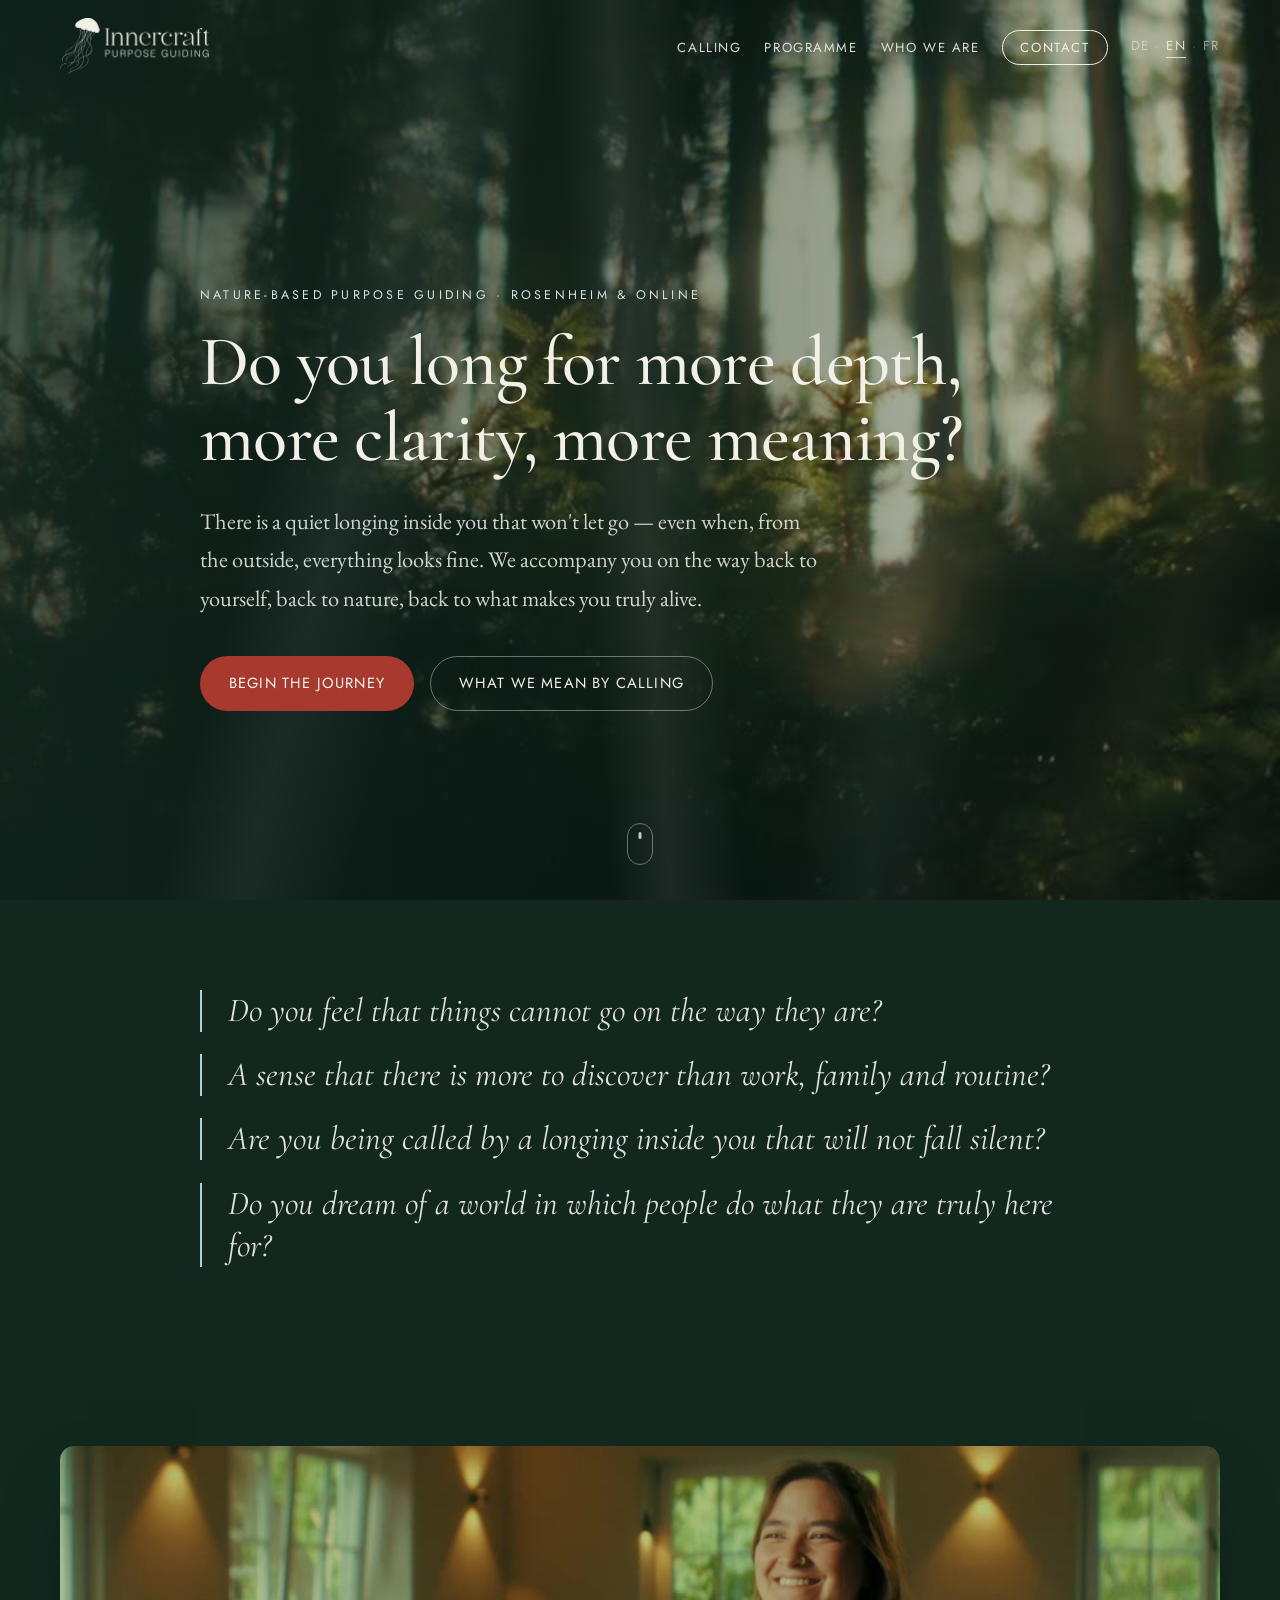
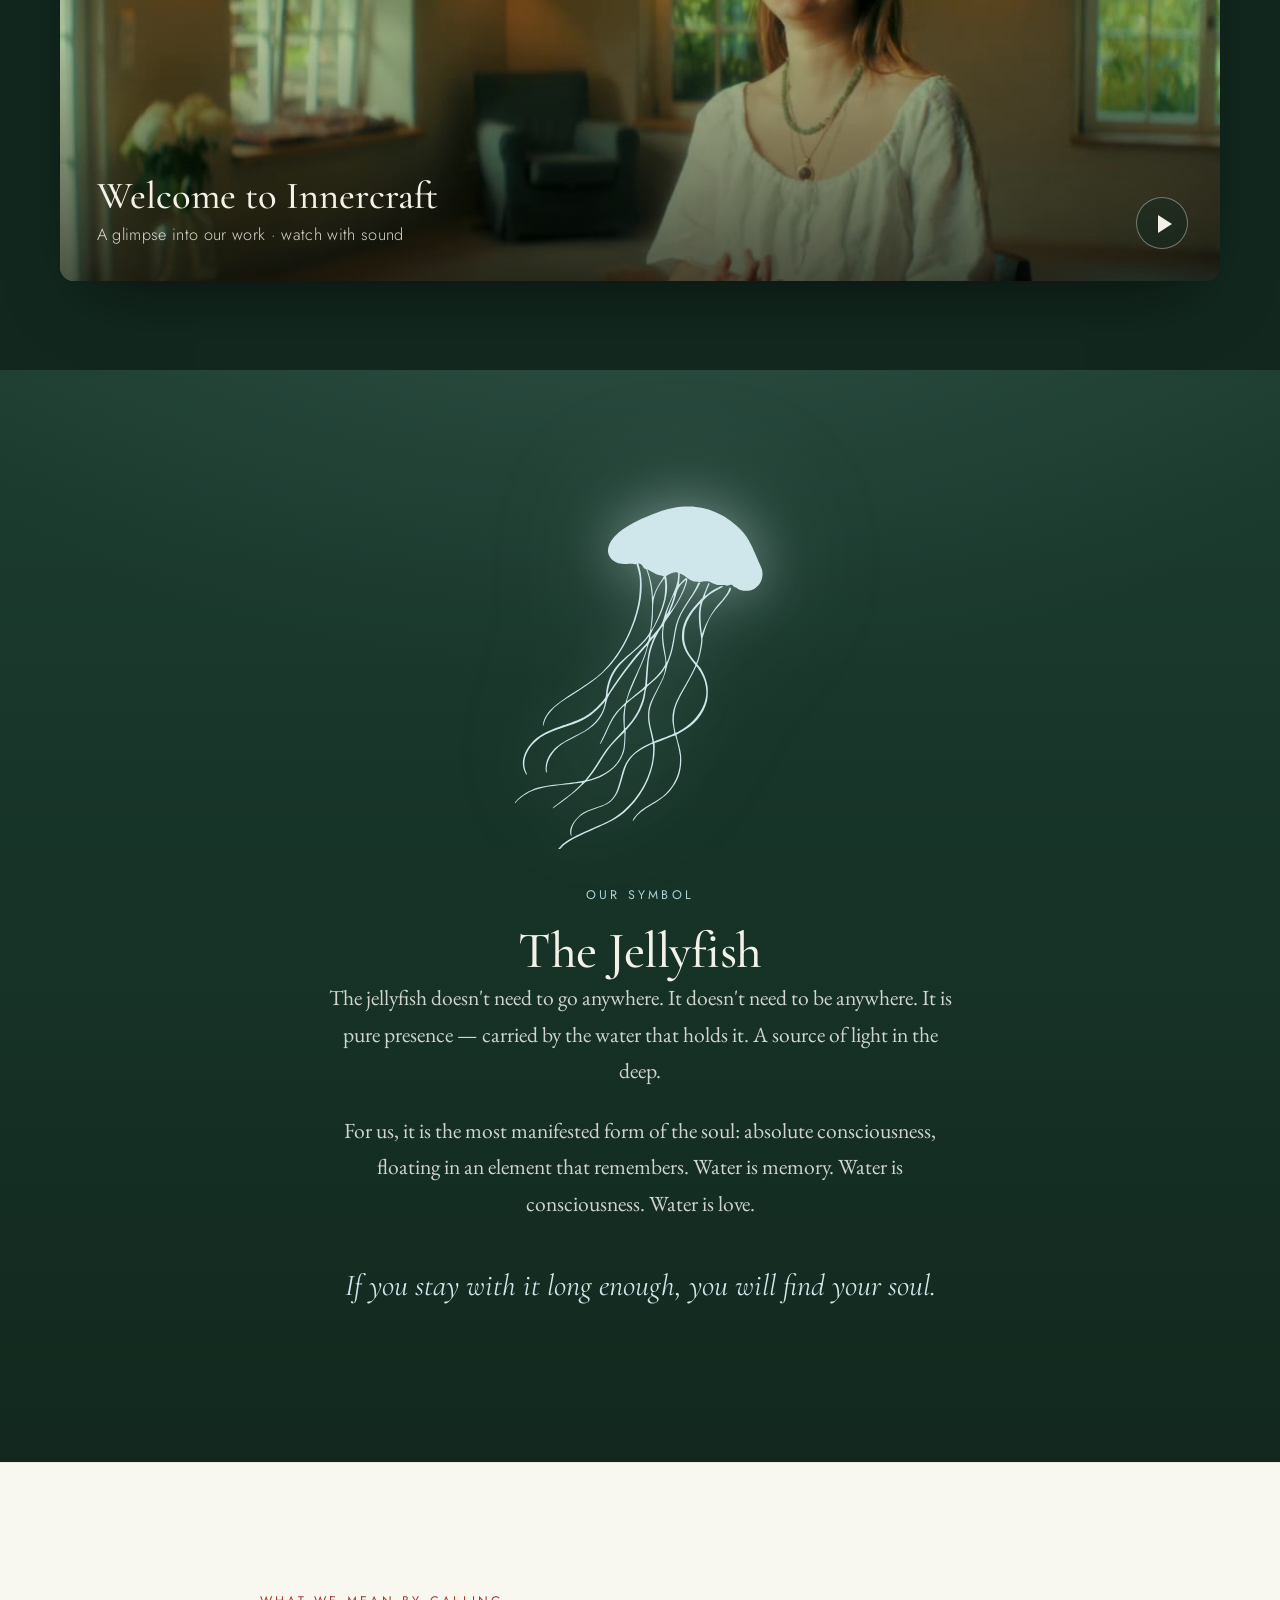
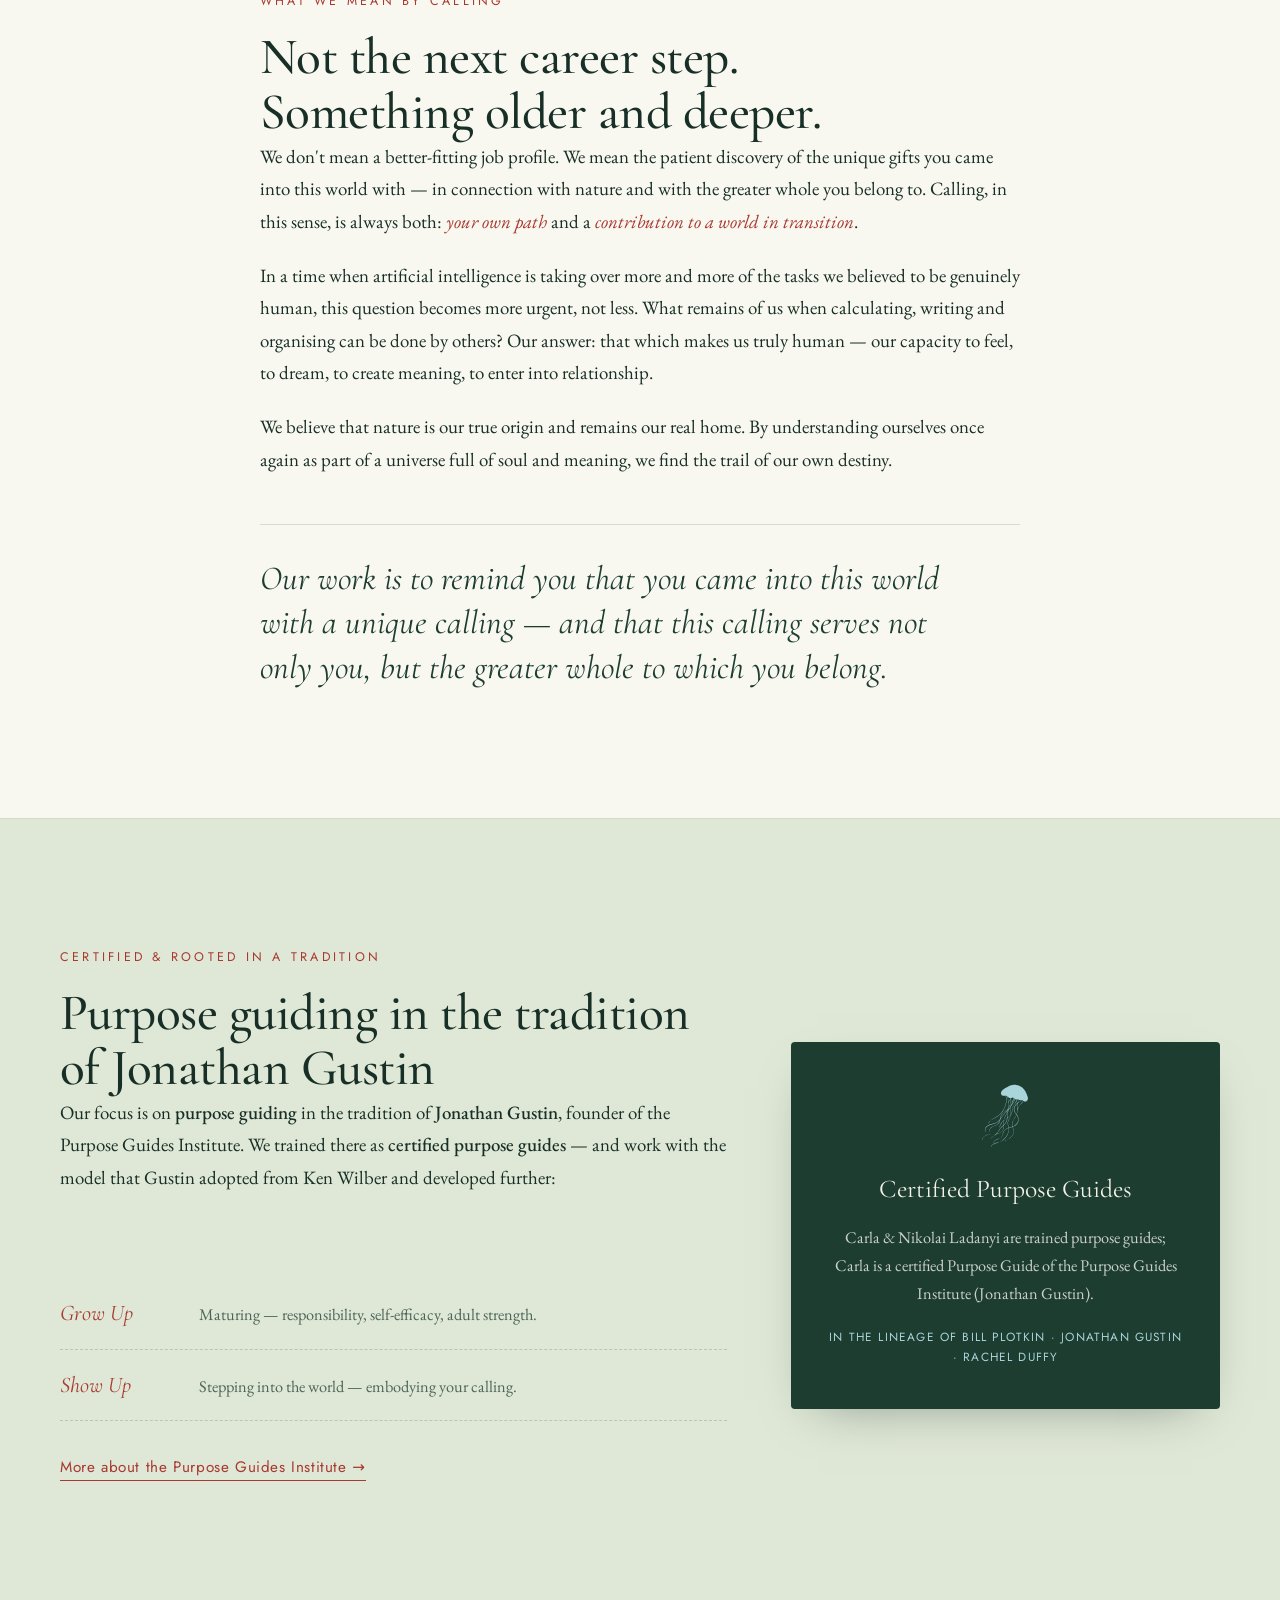
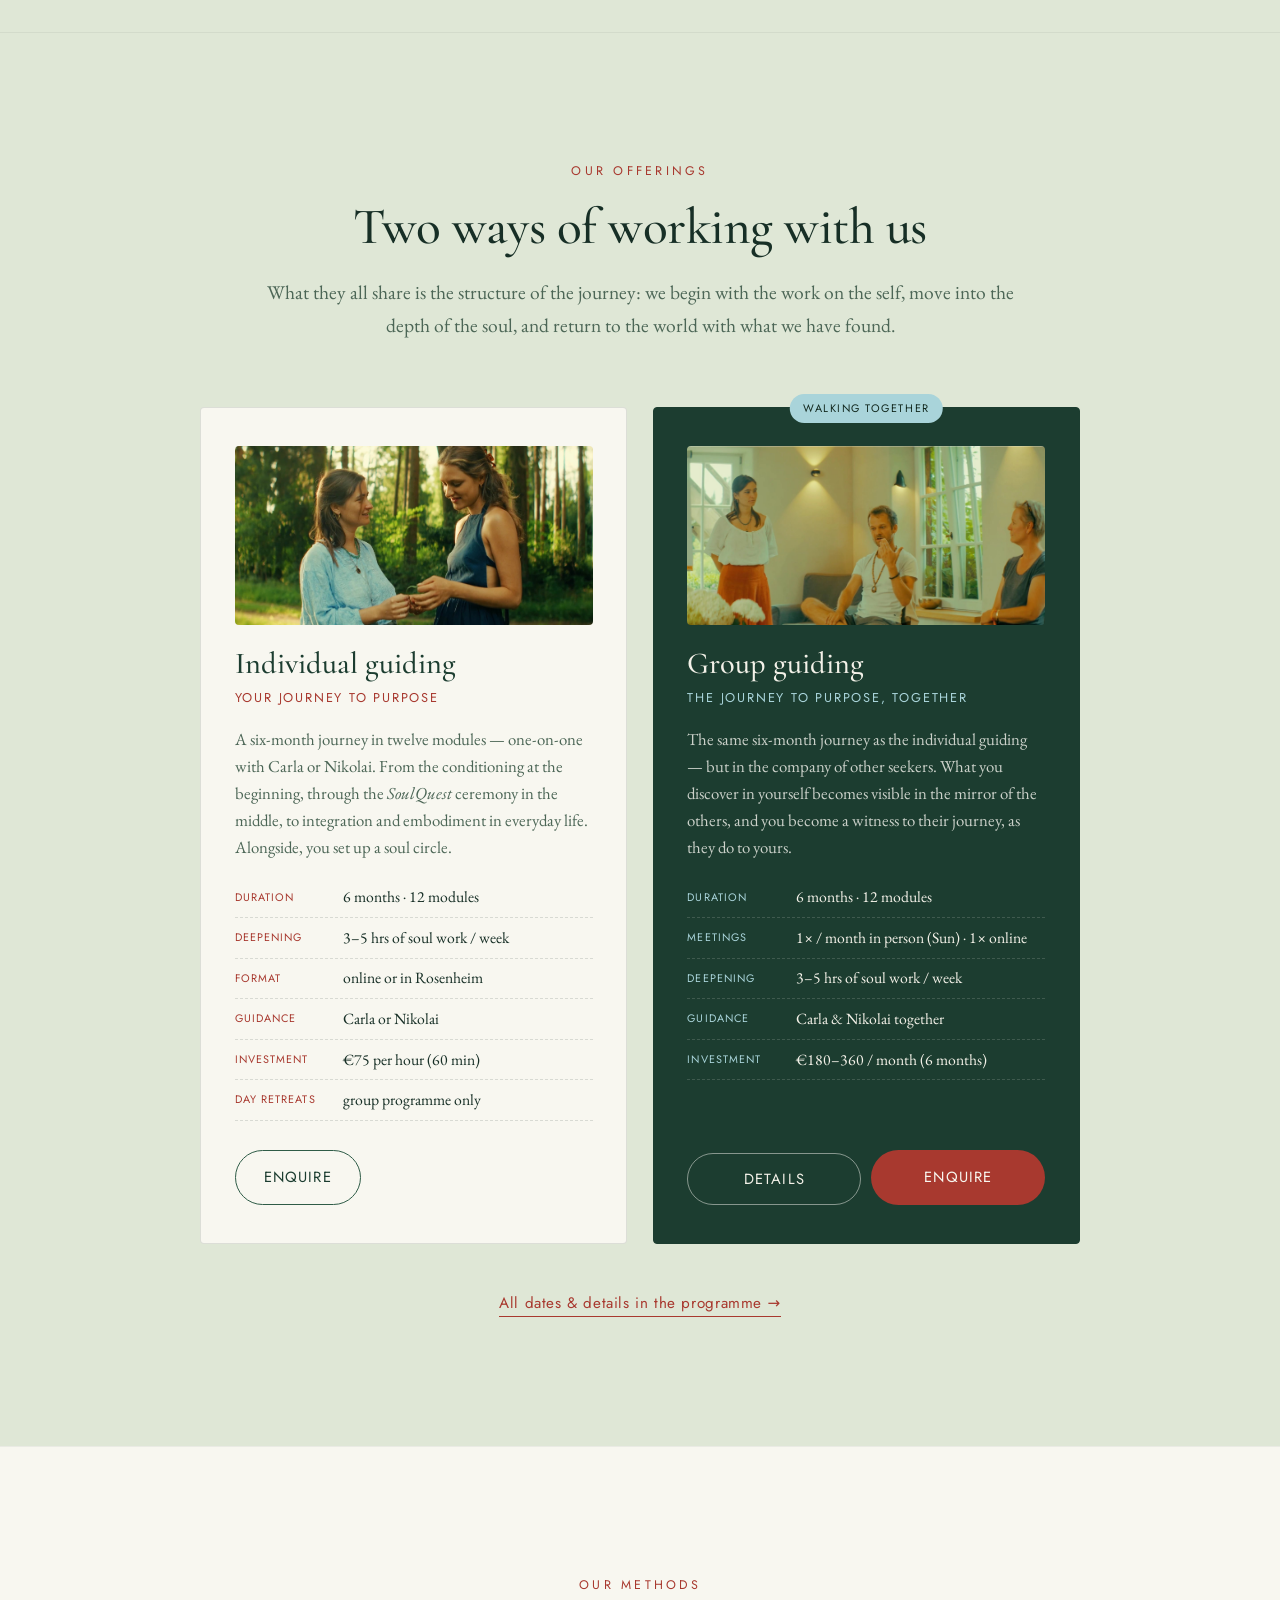
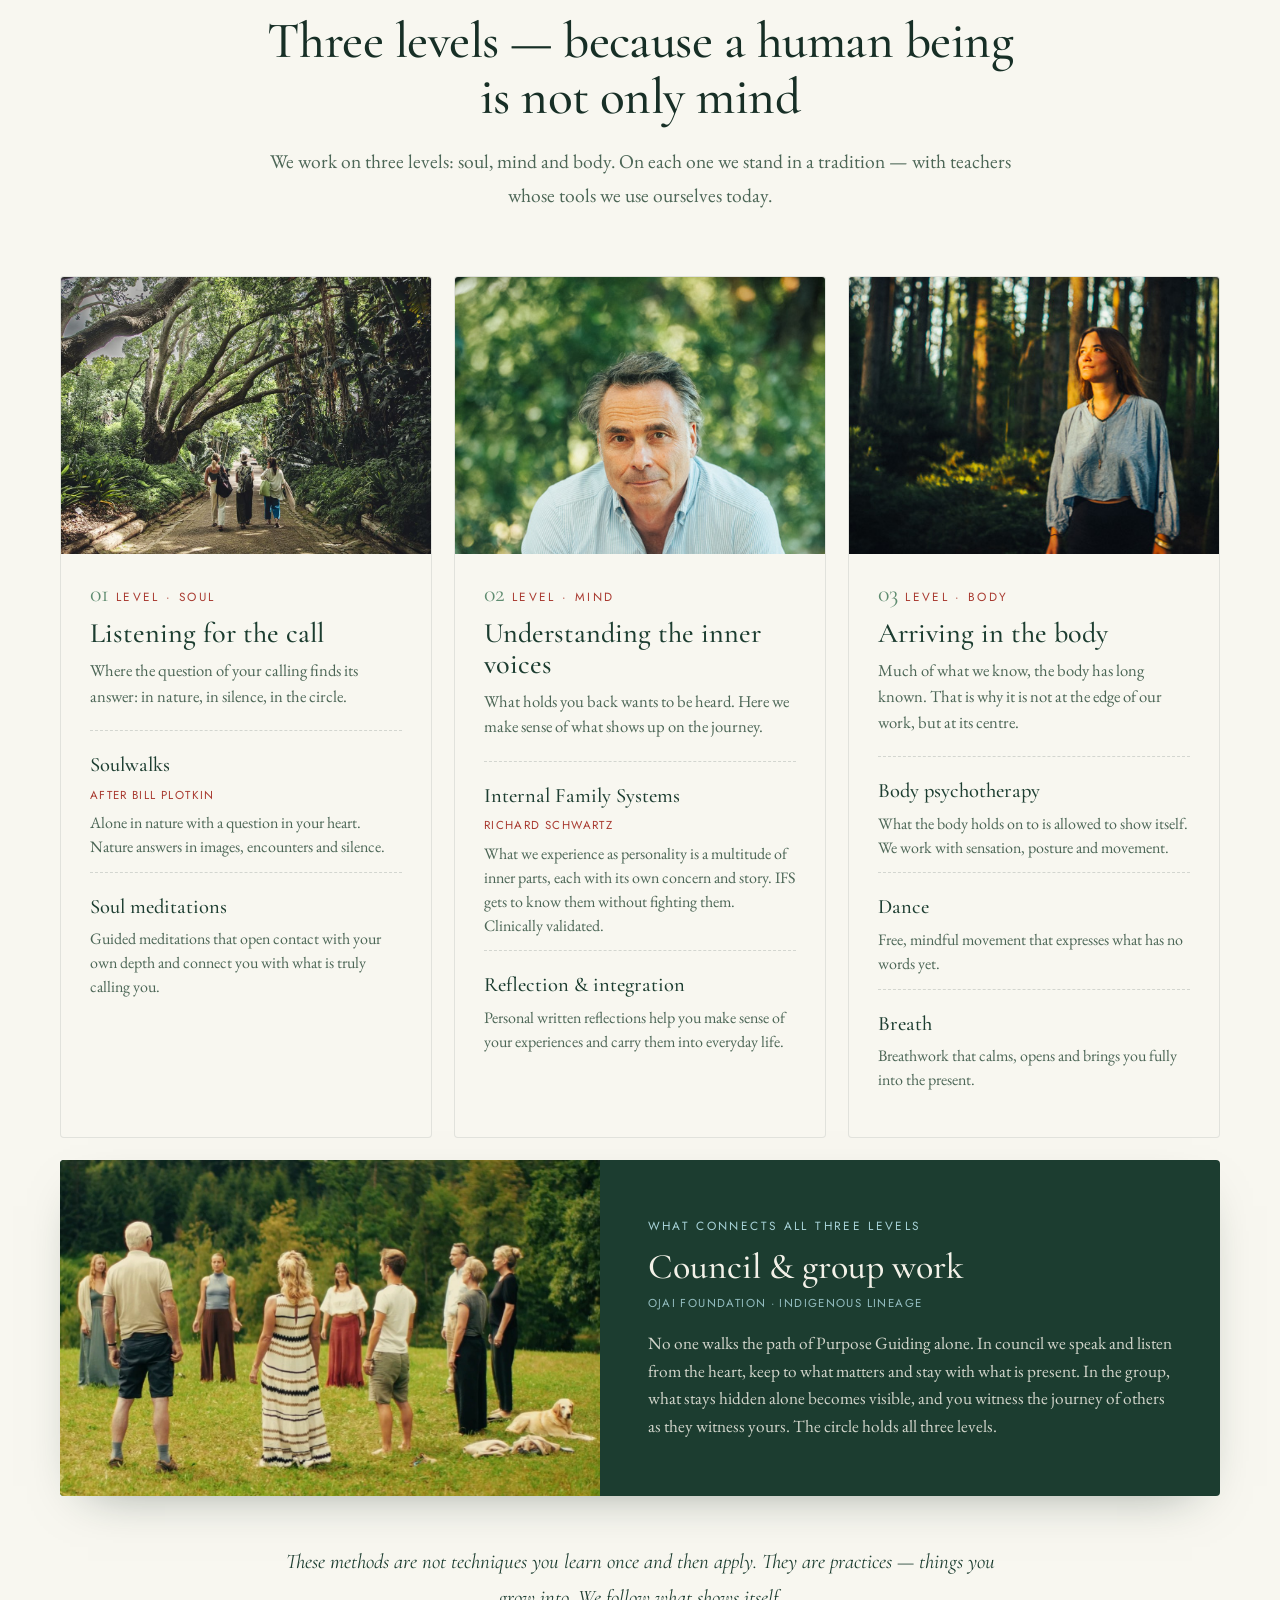
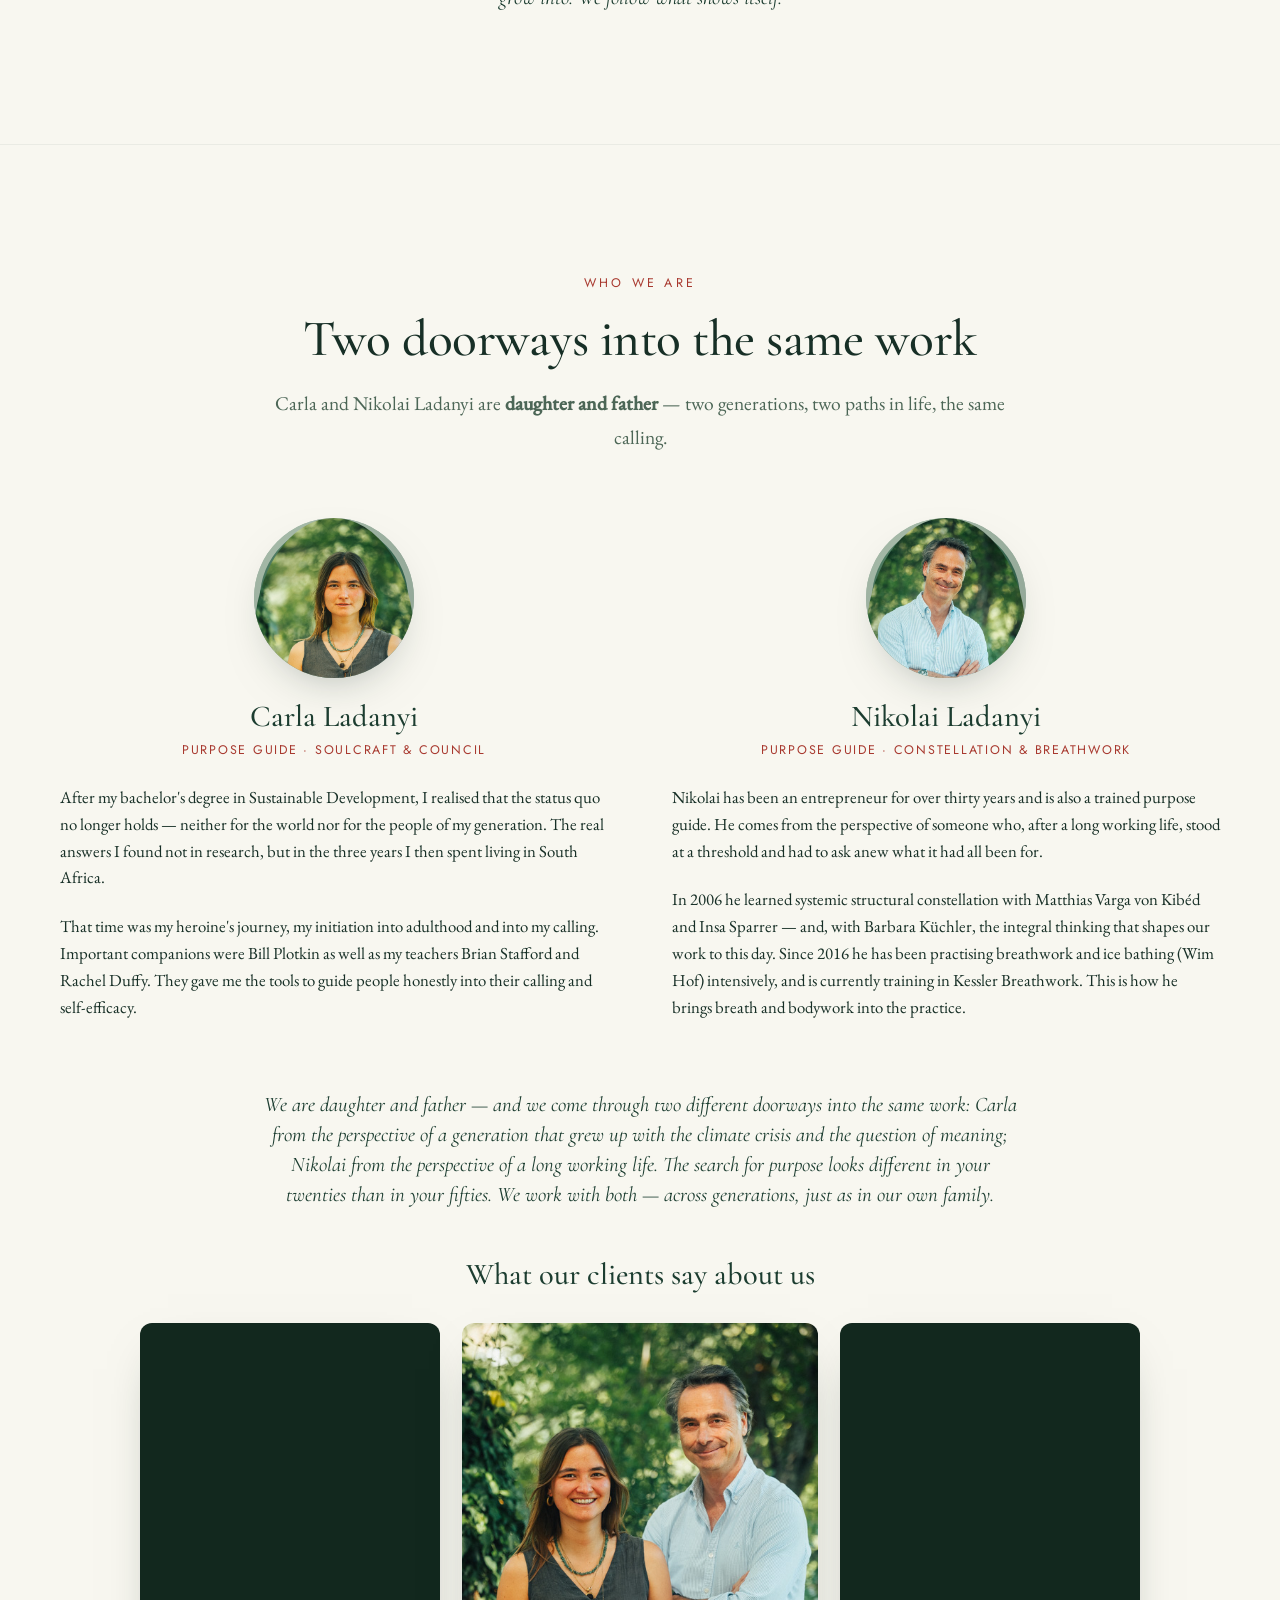
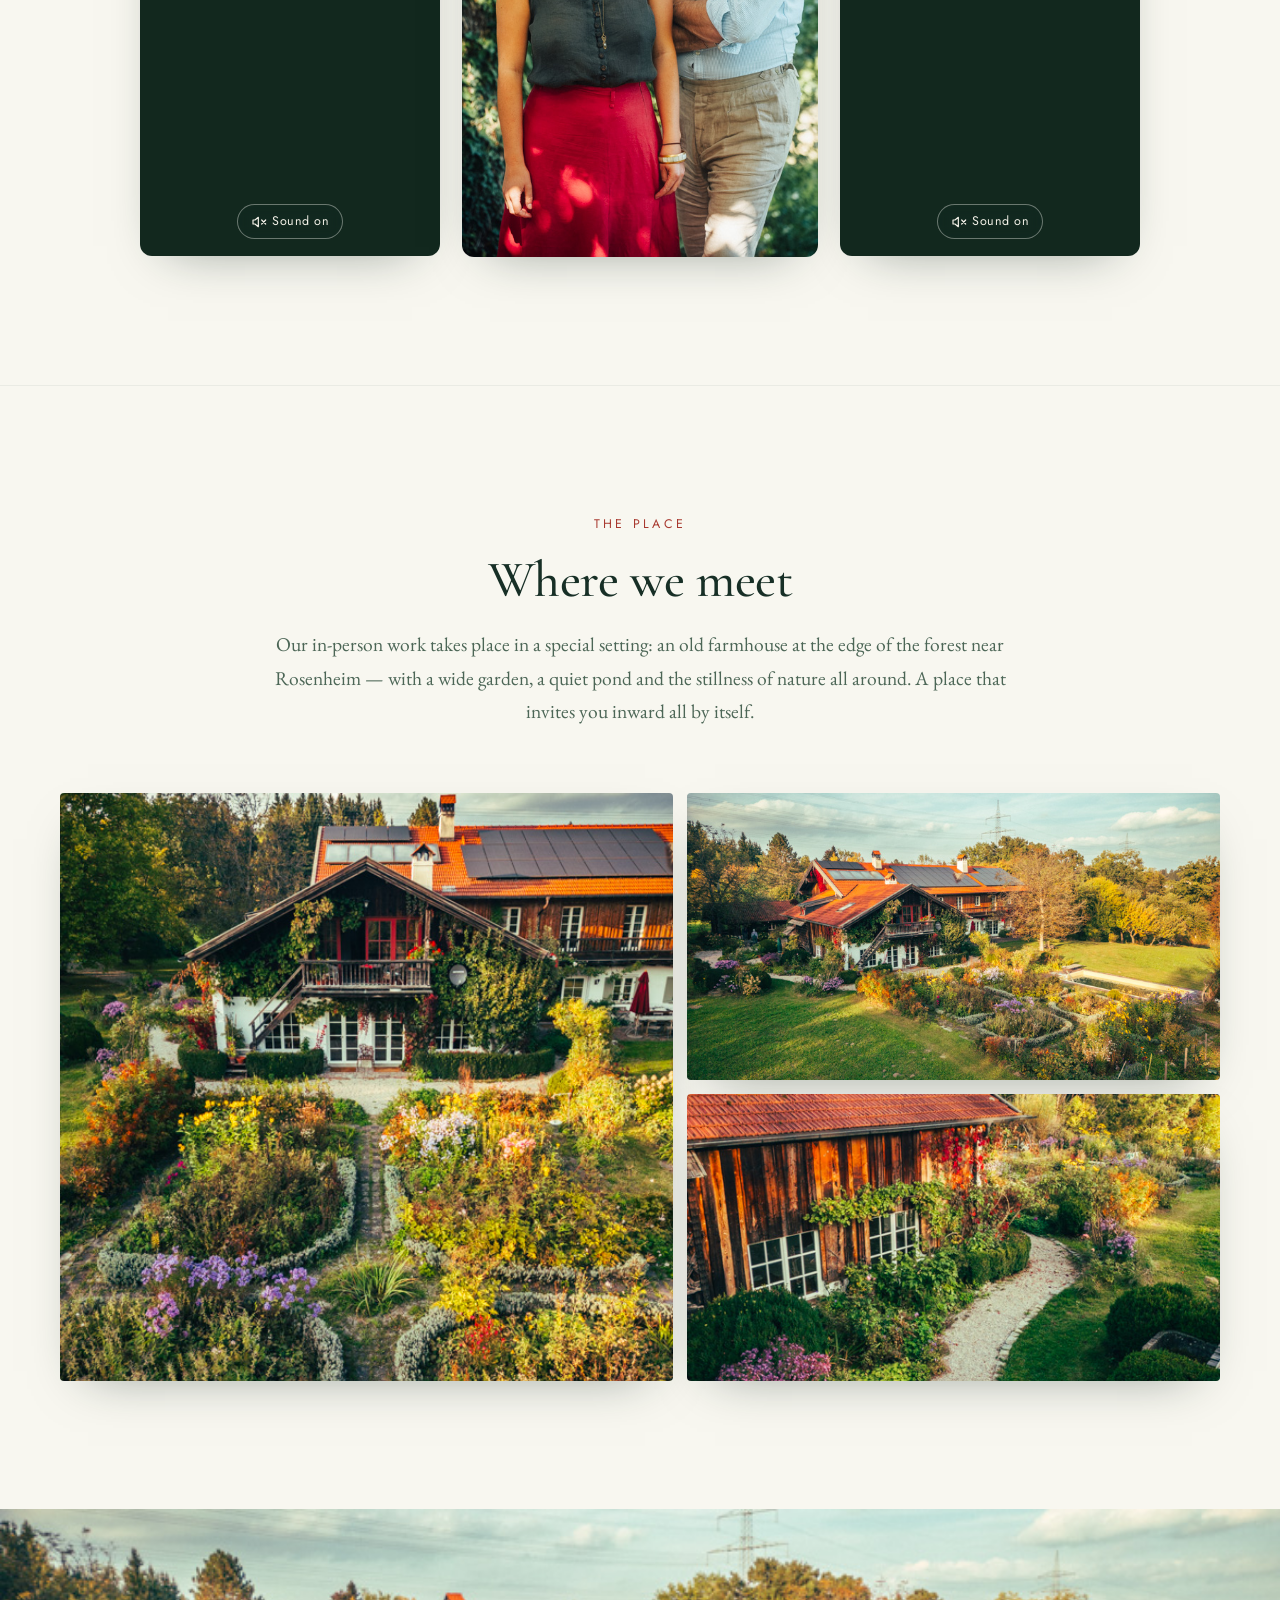
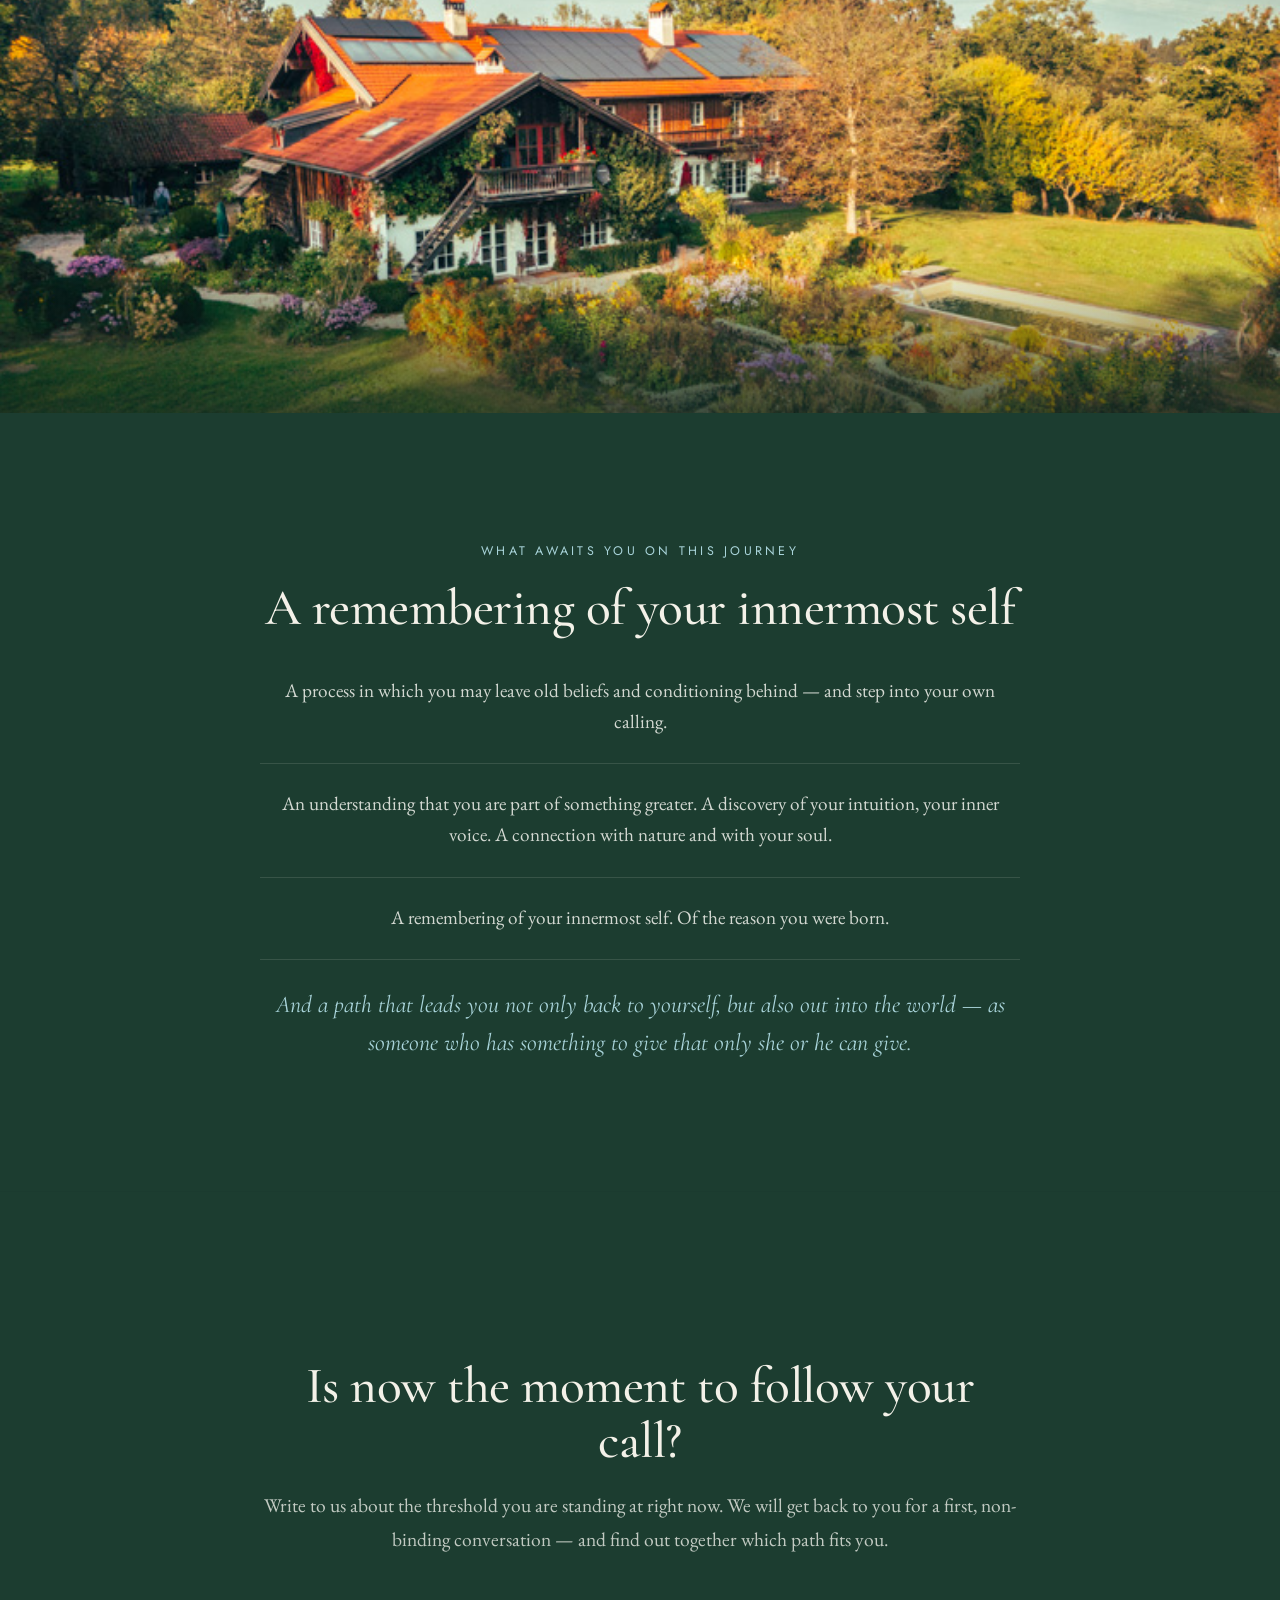
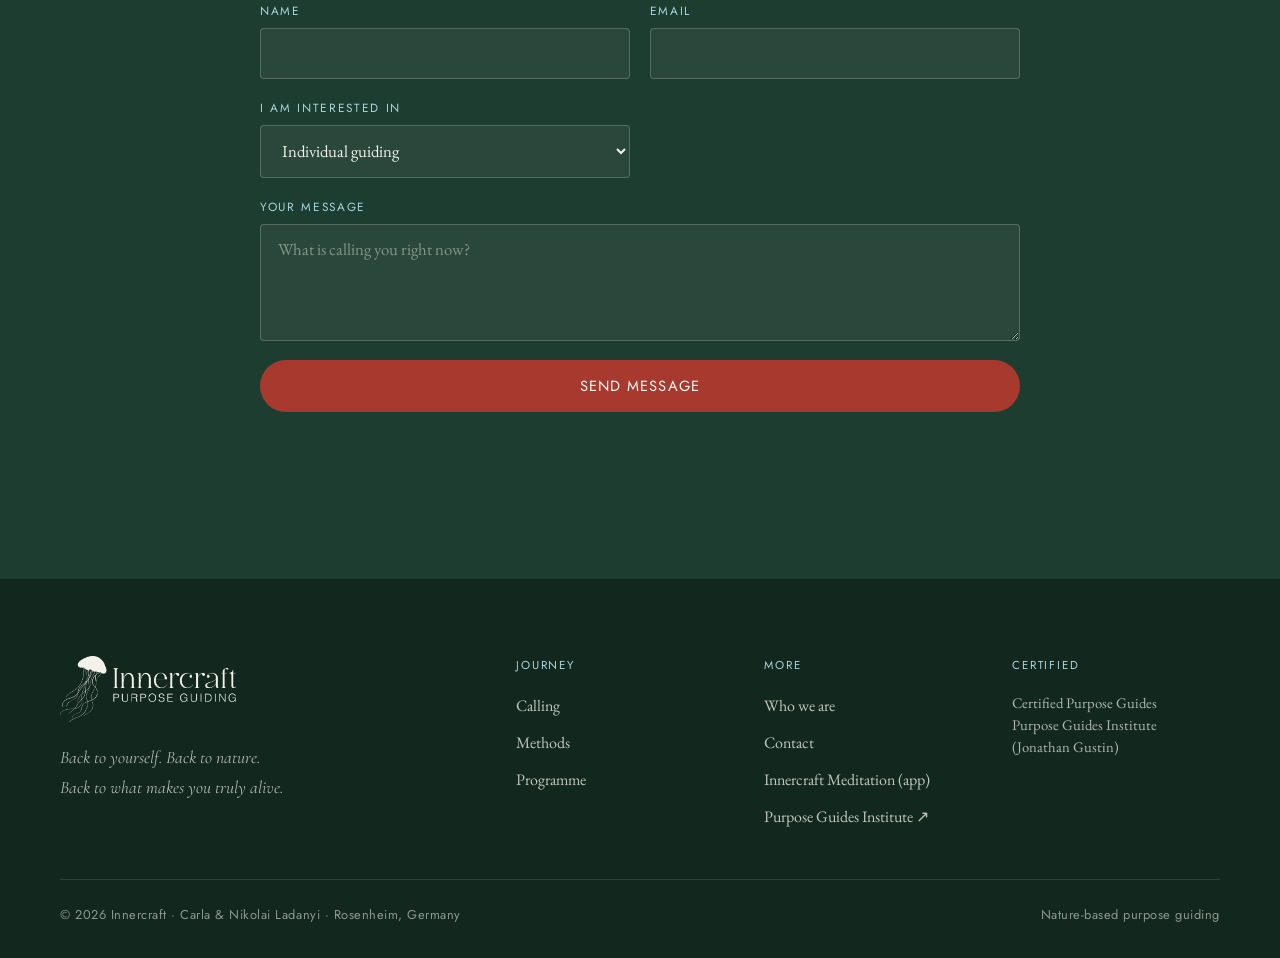
==== commit 19cfe1e0: "Startseite: Methoden als drei Ebenen (Seele, Geist, Körper) plus Council & Gruppenarbeit als verbind" ====
--- a/index.html
+++ b/index.html
@@ -380,51 +380,62 @@
           <p class="eyebrow reveal">Unsere Methoden</p>
           <h2 id="methoden-title" class="reveal">Drei Ebenen — weil ein Mensch nicht nur Verstand ist</h2>
           <p class="section-intro reveal">
-            Wir arbeiten auf der seelischen, der reflektierenden und der körperlichen Ebene. Auf jeder
+            Wir arbeiten auf drei Ebenen: Seele, Geist und Körper. Auf jeder
             stehen wir in einer Tradition — mit Lehrer:innen, deren Werkzeuge wir heute selbst nutzen.
           </p>
         </div>
 
-        <div class="methods-grid">
-          <article class="method-card reveal">
-            <img class="method-photo" src="media/soulcraft.jpg" alt="Gemeinsam unterwegs in der Natur" loading="lazy" />
-            <h3>Soulcraft</h3>
-            <p class="method-lineage">Bill Plotkin · Brian Stafford · Rachel Duffy</p>
-            <p>Das Herzstück unserer Tiefenarbeit: eine geduldige, naturbasierte Annäherung an die einzigartige Geste jedes Menschen. Eher Lehre als Methode — etwas, in das man Schritt für Schritt eingeführt wird.</p>
-          </article>
-
-          <article class="method-card reveal">
-            <img class="method-photo" src="media/council-kreis.jpg" alt="Council im Kreis auf der Wiese" loading="lazy" style="object-position:center 60%" />
-            <h3>Council im Kreis</h3>
+        <div class="levels-grid">
+          <article class="level-card reveal">
+            <img class="level-photo" src="media/soulcraft.jpg" alt="Gemeinsam unterwegs in der Natur" loading="lazy" style="object-position:center 45%" />
+            <div class="level-body">
+              <p class="level-label"><span class="level-num">01</span> Ebene · Seele</p>
+              <h3>Dem Ruf lauschen</h3>
+              <p class="level-lead">Wo die Frage nach deiner Berufung ihre Antwort findet: in der Natur, in der Stille, im Kreis.</p>
+              <ul class="practice-list">
+              <li><h4>Soulwalks</h4><p class="method-lineage">nach Bill Plotkin</p><p>Allein unterwegs in der Natur, mit einer Frage im Herzen. Die Natur antwortet in Bildern, Begegnungen und Stille.</p></li>
+              <li><h4>Seelenmeditationen</h4><p>Geführte Meditationen, die den Kontakt zur eigenen Tiefe öffnen und dich mit dem verbinden, was dich wirklich ruft.</p></li>
+              </ul>
+            </div>
+          </article>
+
+          <article class="level-card reveal">
+            <img class="level-photo" src="media/_BEN0859_web.jpg" alt="Nikolai, ruhig und zugewandt im Grünen" loading="lazy" style="object-position:center 18%" />
+            <div class="level-body">
+              <p class="level-label"><span class="level-num">02</span> Ebene · Geist</p>
+              <h3>Die inneren Stimmen verstehen</h3>
+              <p class="level-lead">Was dich zurückhält, will gehört werden. Hier ordnen wir, was sich auf der Reise zeigt.</p>
+              <ul class="practice-list">
+              <li><h4>Internal Family Systems</h4><p class="method-lineage">Richard Schwartz</p><p>Was wir als Persönlichkeit erleben, ist eine Vielzahl innerer Teile, jeder mit eigener Sorge und Geschichte. IFS lernt sie kennen, ohne sie zu bekämpfen. Klinisch validiert.</p></li>
+              <li><h4>Reflexion &amp; Integration</h4><p>Persönliche schriftliche Reflexionen helfen, Erlebtes einzuordnen und in den Alltag zu tragen.</p></li>
+              </ul>
+            </div>
+          </article>
+
+          <article class="level-card reveal">
+            <img class="level-photo" src="media/_BEN1657-Edit_web.jpg" alt="Im Wald, ganz im Moment" loading="lazy" style="object-position:center 40%" />
+            <div class="level-body">
+              <p class="level-label"><span class="level-num">03</span> Ebene · Körper</p>
+              <h3>Im Körper ankommen</h3>
+              <p class="level-lead">Vieles wissen wir längst im Körper. Deshalb steht er bei uns nicht am Rand, sondern in der Mitte.</p>
+              <ul class="practice-list">
+              <li><h4>Körperpsychotherapie</h4><p>Was sich im Körper festhält, darf sich zeigen. Wir arbeiten mit Empfindung, Haltung und Bewegung.</p></li>
+              <li><h4>Tanz</h4><p>Freie, achtsame Bewegung, in der sich ausdrückt, was noch keine Worte hat.</p></li>
+              <li><h4>Atem</h4><p>Atemarbeit, die beruhigt, öffnet und dich ganz in die Gegenwart holt.</p></li>
+              </ul>
+            </div>
+          </article>
+        </div>
+
+        <article class="circle-card reveal">
+          <img class="circle-photo" src="media/council-kreis.jpg" alt="Council im Kreis auf der Wiese" loading="lazy" />
+          <div class="circle-body">
+            <p class="level-label">Was alle drei Ebenen verbindet</p>
+            <h3>Council &amp; Gruppenarbeit</h3>
             <p class="method-lineage">Ojai Foundation · indigene Lineage</p>
-            <p>Eine geführte Form des Sprechens und Zuhörens im Kreis: aus dem Herzen sprechen, aus dem Herzen hören, sich auf das Wesentliche beschränken, im Unmittelbaren bleiben.</p>
-          </article>
-
-          <article class="method-card reveal">
-            <img class="method-photo" src="media/_BEN0859_web.jpg" alt="Nikolai, ruhig und zugewandt im Grünen" loading="lazy" style="object-position:center 18%" />
-            <h3>Internal Family Systems</h3>
-            <p class="method-lineage">Richard Schwartz</p>
-            <p>Was wir als Persönlichkeit erleben, ist eine Vielzahl innerer Teile — jeder mit eigener Sorge und Geschichte. IFS lernt sie kennen, ohne sie zu bekämpfen. Klinisch validiert.</p>
-          </article>
-
-          <article class="method-card reveal">
-            <h3>Systemische Begleitung</h3>
-            <p class="method-lineage">Matthias Varga von Kibéd · Insa Sparrer · Steve de Shazer · Insoo Kim Berg</p>
-            <p>Manches liegt nicht im Menschen, sondern zwischen ihm und anderen. Mit systemischen Aufstellungen, Bodenankern und lösungsfokussierten Fragen machen wir sichtbar, was Worte allein nicht erreichen — klar, knapp und auf den nächsten Schritt gerichtet.</p>
-          </article>
-
-          <article class="method-card reveal">
-            <h3>Integrale Persönlichkeitsentwicklung</h3>
-            <p class="method-lineage">Ken Wilber · Susanne Cook-Greuter · Barbara Küchler</p>
-            <p>Eine Landkarte der menschlichen Entwicklung. Sie hilft zu verstehen, an welcher Schwelle ein Mensch steht — und welche Arbeit jetzt dran ist, und welche nicht.</p>
-          </article>
-
-          <article class="method-card reveal">
-            <h3>Körperarbeit</h3>
-            <p class="method-lineage">Shiatsu · Bewegung · Atem</p>
-            <p>Vieles wissen wir längst im Körper. Shiatsu, achtsame Bewegung und Atemarbeit — Nikolai praktiziert seit 2016 intensiv Breathwork und Eisbaden (Wim Hof) — stehen bei uns nicht am Rand, sondern in der Mitte.</p>
-          </article>
-        </div>
+            <p>Purpose Guiding geht niemand allein. Im Council sprechen und hören wir aus dem Herzen, beschränken uns auf das Wesentliche und bleiben im Unmittelbaren. In der Gruppe wird sichtbar, was allein verborgen bleibt, und du wirst Zeuge der Reise der anderen wie sie deiner. Der Kreis trägt alle drei Ebenen.</p>
+          </div>
+        </article>
 
         <p class="methods-note reveal">
           Diese Methoden sind keine Techniken, die man einmal lernt und dann anwendet. Sie sind
--- a/styles.css
+++ b/styles.css
@@ -1062,3 +1062,38 @@
   .reveal { opacity: 1; transform: none; }
   html { scroll-behavior: auto; }
 }
+
+/* ---------- Drei Ebenen: Seele · Geist · Körper ---------- */
+.levels-grid { display: grid; grid-template-columns: repeat(3, minmax(0, 1fr)); gap: 1.4rem; align-items: stretch; }
+@media (max-width: 980px) { .levels-grid { grid-template-columns: 1fr; max-width: 620px; margin-inline: auto; } }
+.level-card {
+  background: var(--paper); border: 1px solid rgba(23,47,38,.1); border-radius: var(--radius); overflow: hidden;
+  display: flex; flex-direction: column;
+  transition: transform .4s var(--ease), box-shadow .4s var(--ease), border-color .4s var(--ease);
+}
+.level-card:hover { transform: translateY(-5px); box-shadow: var(--shadow-soft); border-color: var(--sage); }
+.level-photo { width: 100%; aspect-ratio: 4 / 3; object-fit: cover; display: block; }
+.level-body { padding: 1.7rem 1.8rem 2rem; }
+.level-label { font-family: var(--sans); font-size: .74rem; letter-spacing: .2em; text-transform: uppercase; color: var(--clay); margin: 0 0 .7rem; display: flex; align-items: baseline; gap: .6em; }
+.level-num { font-family: var(--serif); font-size: 1.5rem; letter-spacing: 0; color: var(--sage); line-height: 1; }
+.level-card h3 { color: var(--forest); font-size: clamp(1.55rem, 2.2vw, 1.85rem); margin: 0 0 .6rem; }
+.level-lead { font-size: 1.04rem; line-height: 1.55; color: var(--ink-soft); margin: 0 0 1.3rem; }
+.practice-list { list-style: none; margin: 0; padding: 0; }
+.practice-list li { border-top: 1px dashed rgba(23,47,38,.16); padding: 1rem 0 .2rem; }
+.practice-list h4 { font-family: var(--serif); font-weight: 500; font-size: 1.28rem; color: var(--forest); margin: 0 0 .2rem; }
+.practice-list .method-lineage { margin: 0 0 .35rem; }
+.practice-list p:last-child { font-size: 1rem; line-height: 1.5; color: var(--ink-soft); margin: 0 0 .6rem; }
+.circle-card {
+  margin-top: 1.4rem; display: grid; grid-template-columns: minmax(0, 1fr) minmax(0, 1.15fr); align-items: stretch;
+  background: var(--forest); color: var(--cream); border-radius: var(--radius); overflow: hidden; box-shadow: var(--shadow-soft);
+}
+.circle-photo { width: 100%; height: 100%; min-height: 300px; object-fit: cover; object-position: center 55%; display: block; }
+.circle-body { padding: clamp(1.8rem, 4vw, 3rem); align-self: center; }
+.circle-body .level-label { color: var(--gold); }
+.circle-body h3 { color: var(--cream); font-size: clamp(1.7rem, 2.8vw, 2.3rem); margin: 0 0 .5rem; }
+.circle-body .method-lineage { color: var(--gold); opacity: .85; }
+.circle-body p:last-child { font-size: 1.08rem; line-height: 1.6; color: rgba(243,241,232,.85); margin: 0; }
+@media (max-width: 980px) {
+  .circle-card { grid-template-columns: 1fr; max-width: 620px; margin-inline: auto; }
+  .circle-photo { aspect-ratio: 16 / 10; height: auto; min-height: 0; }
+}
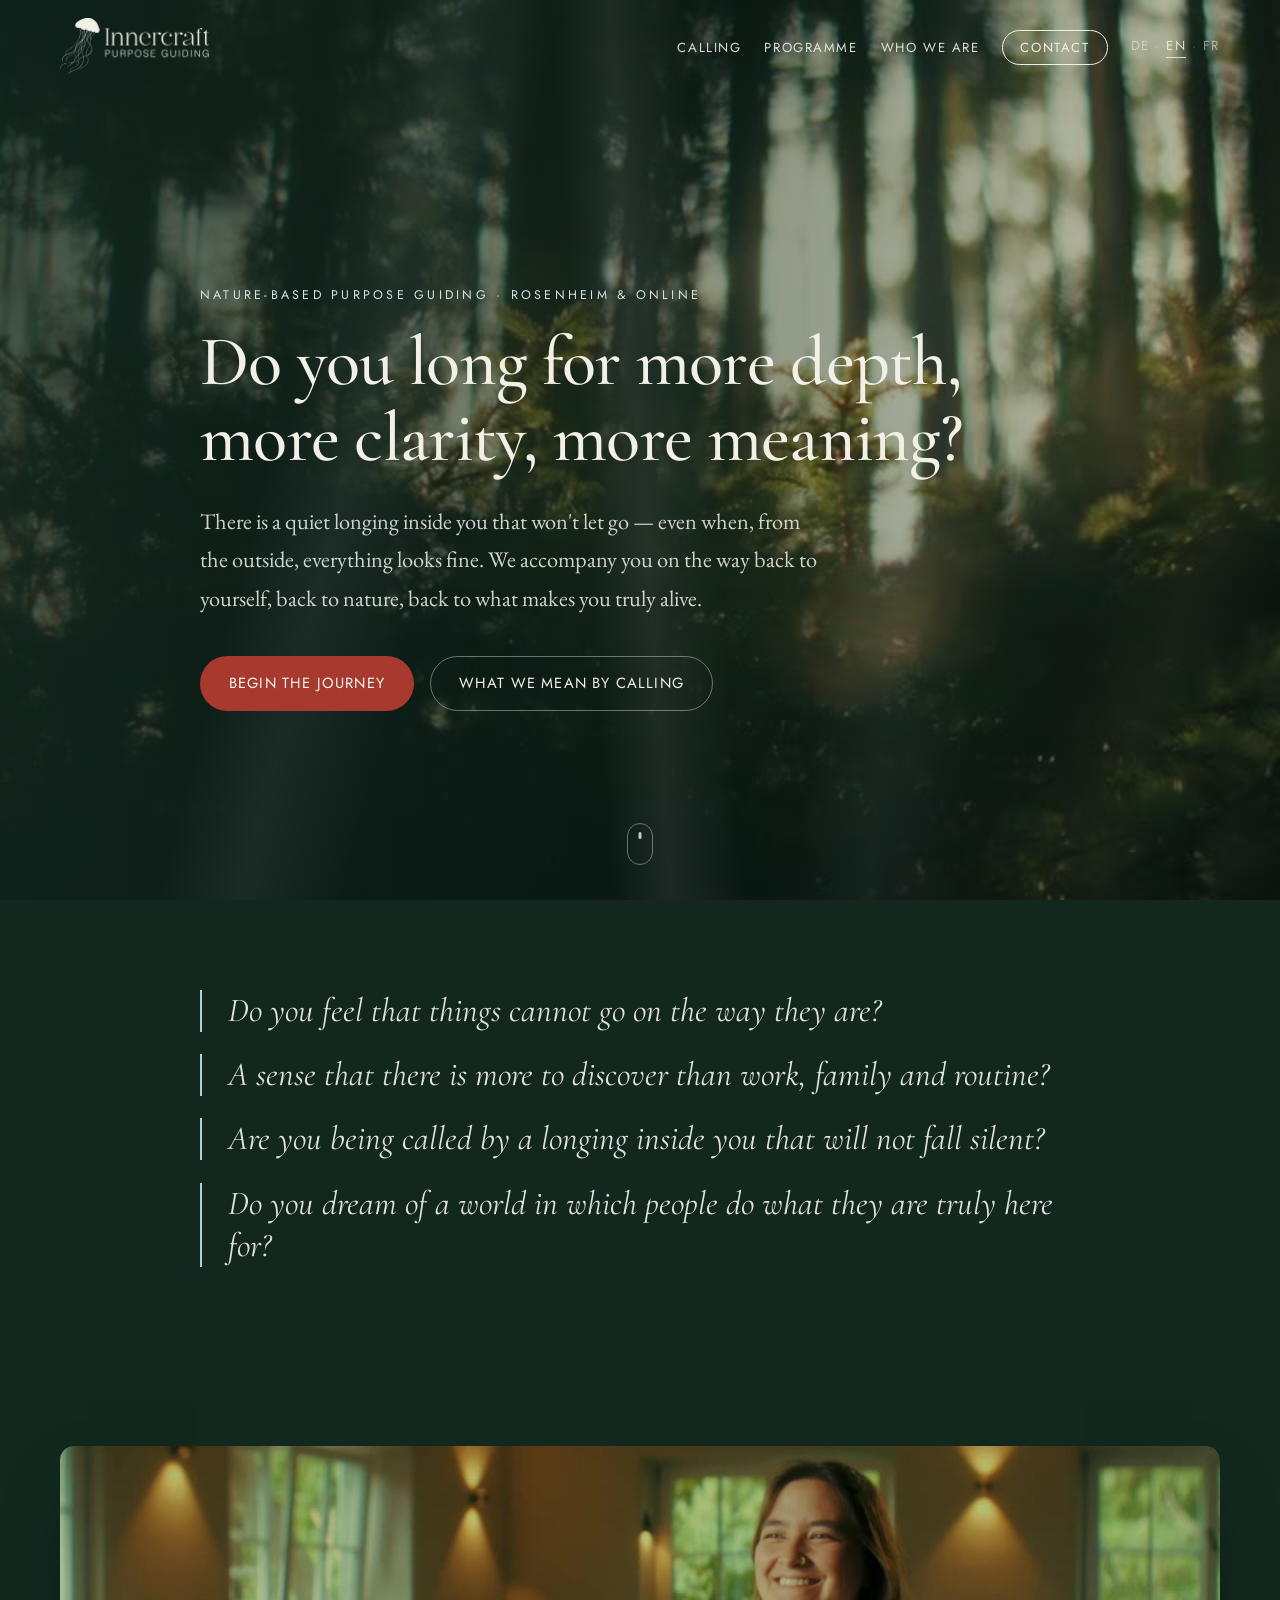
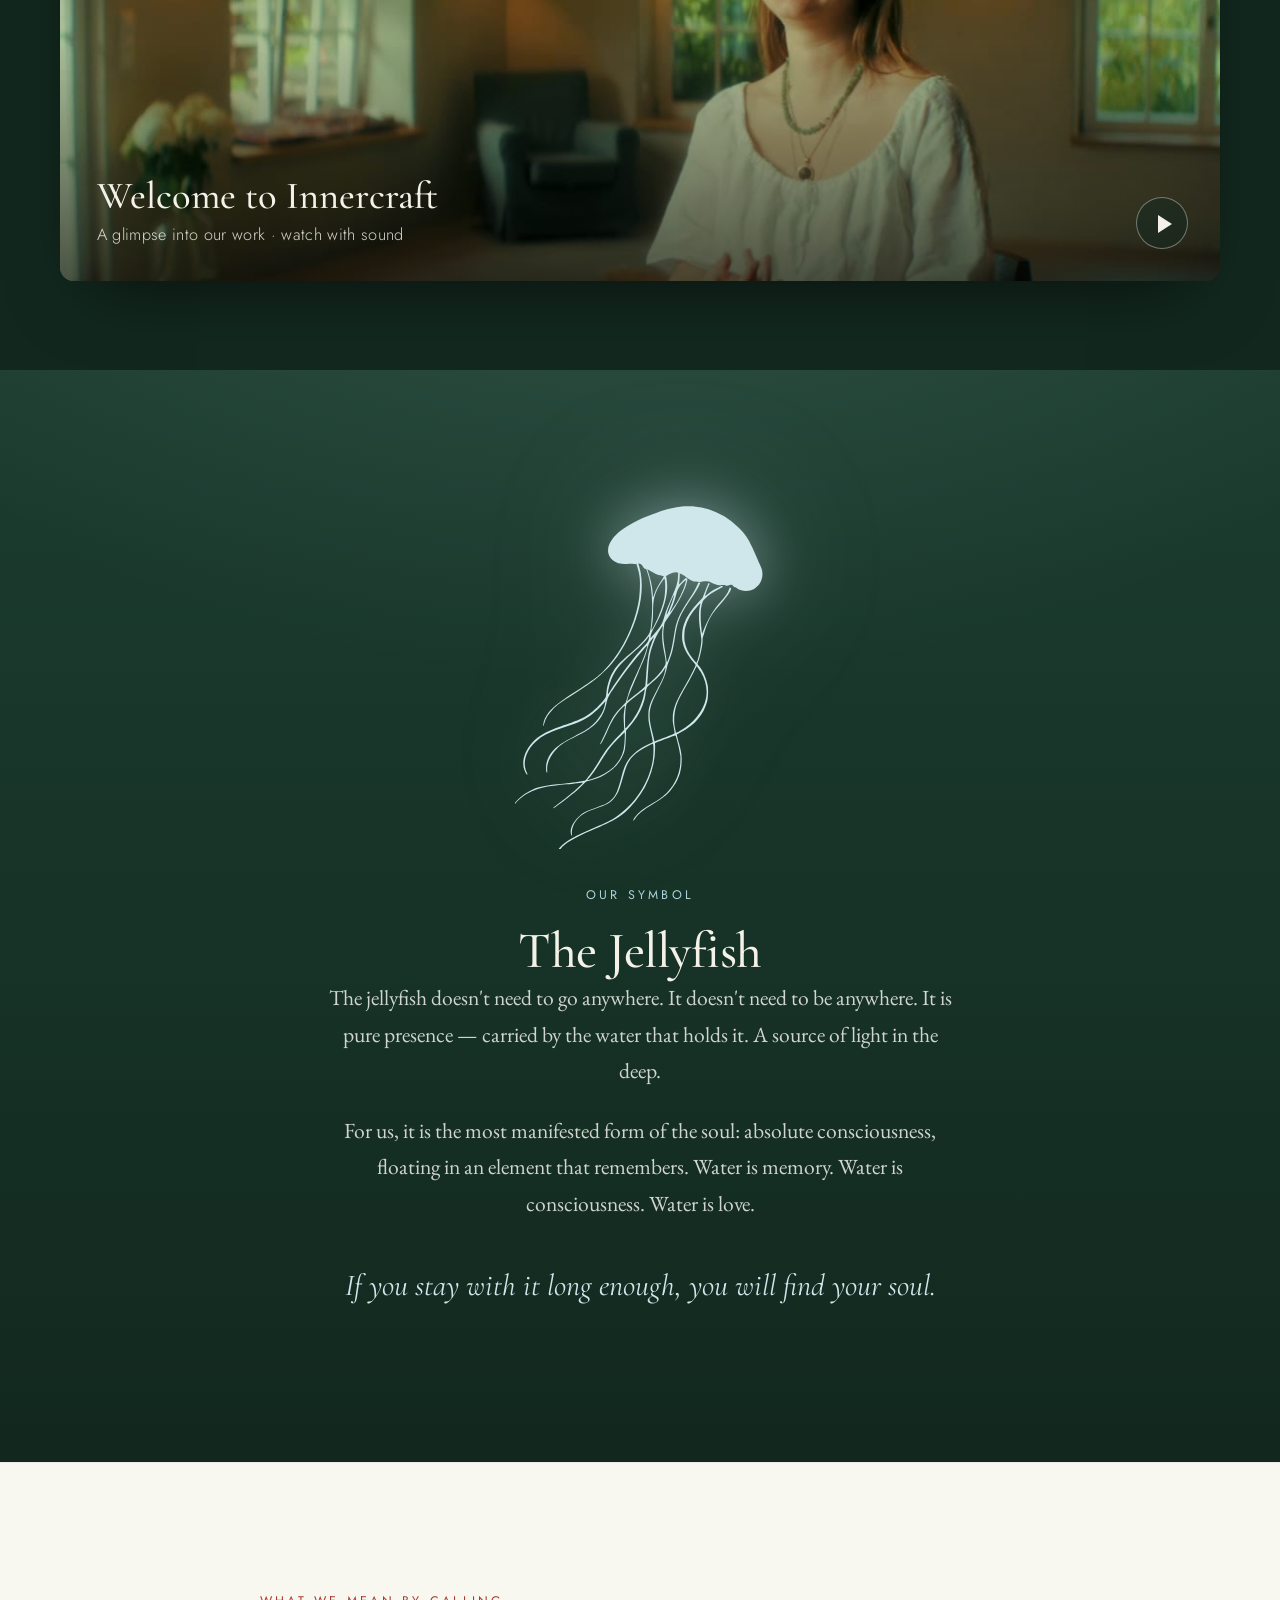
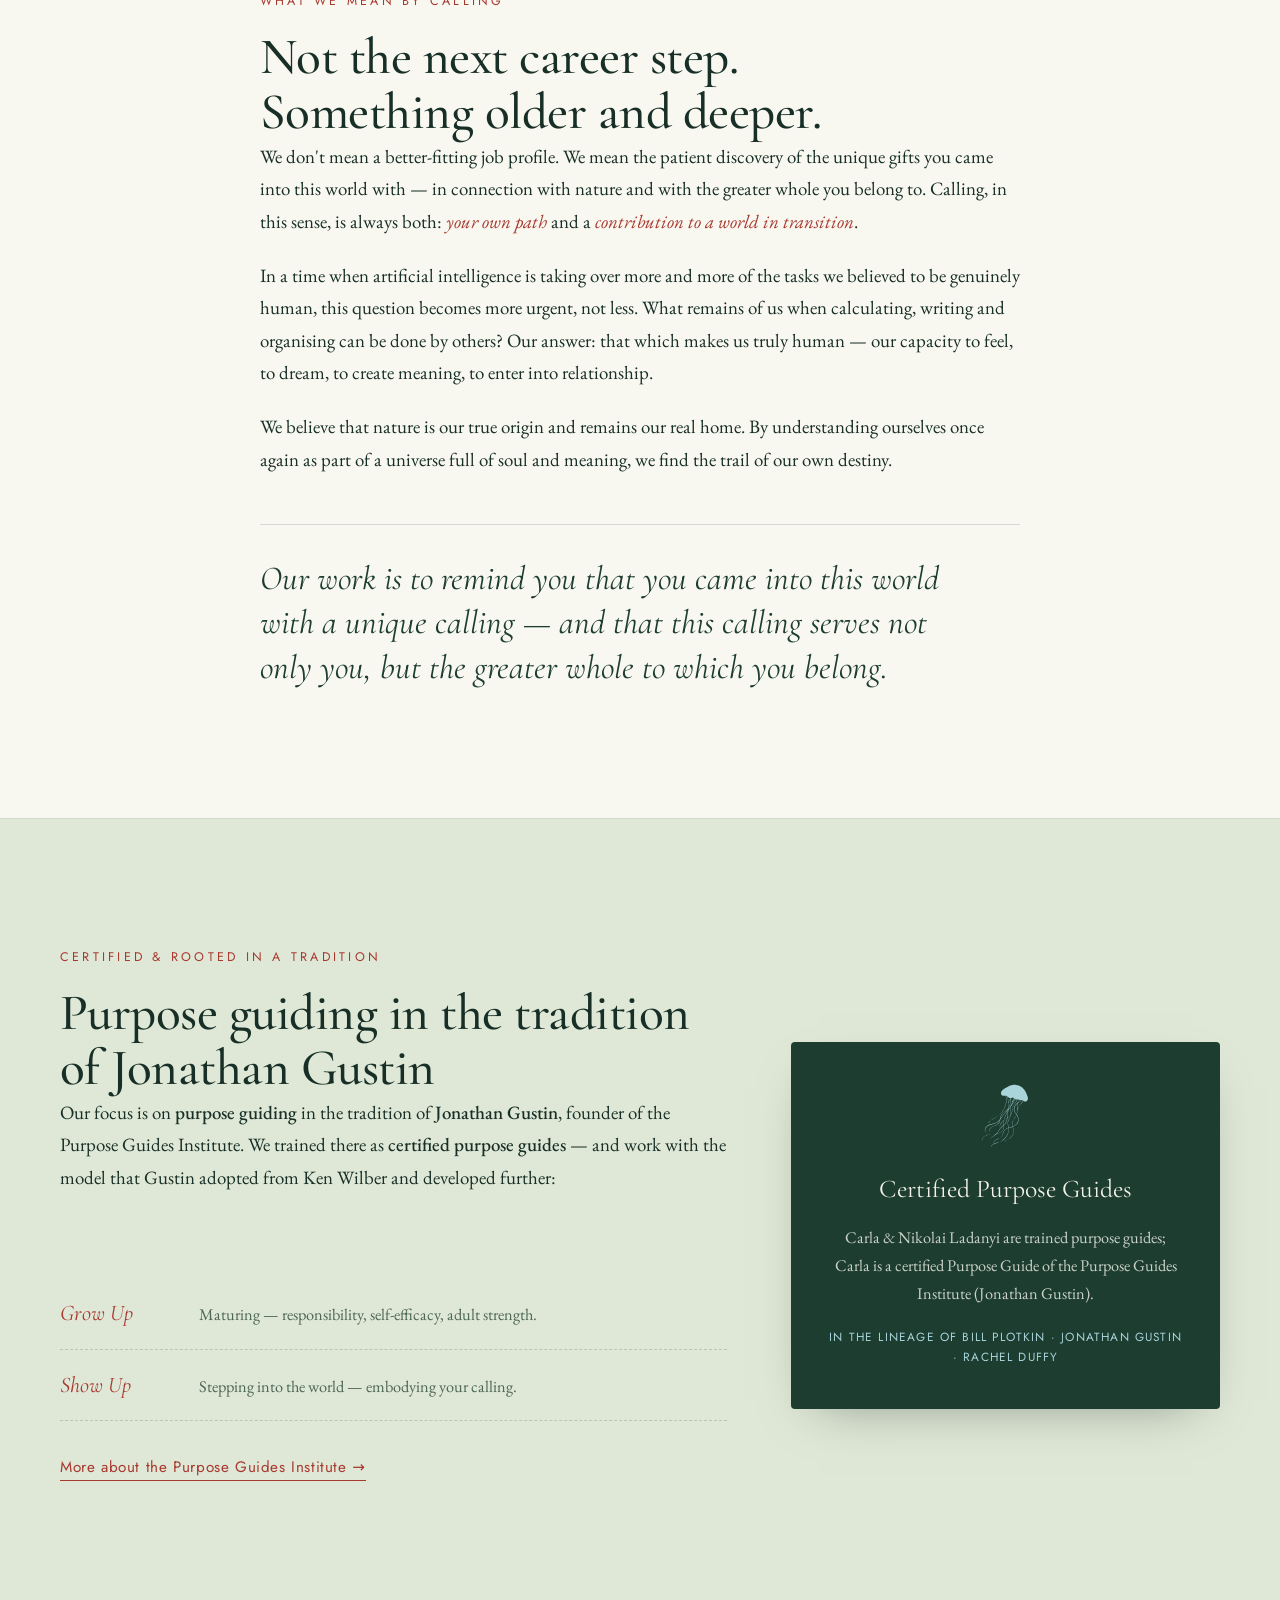
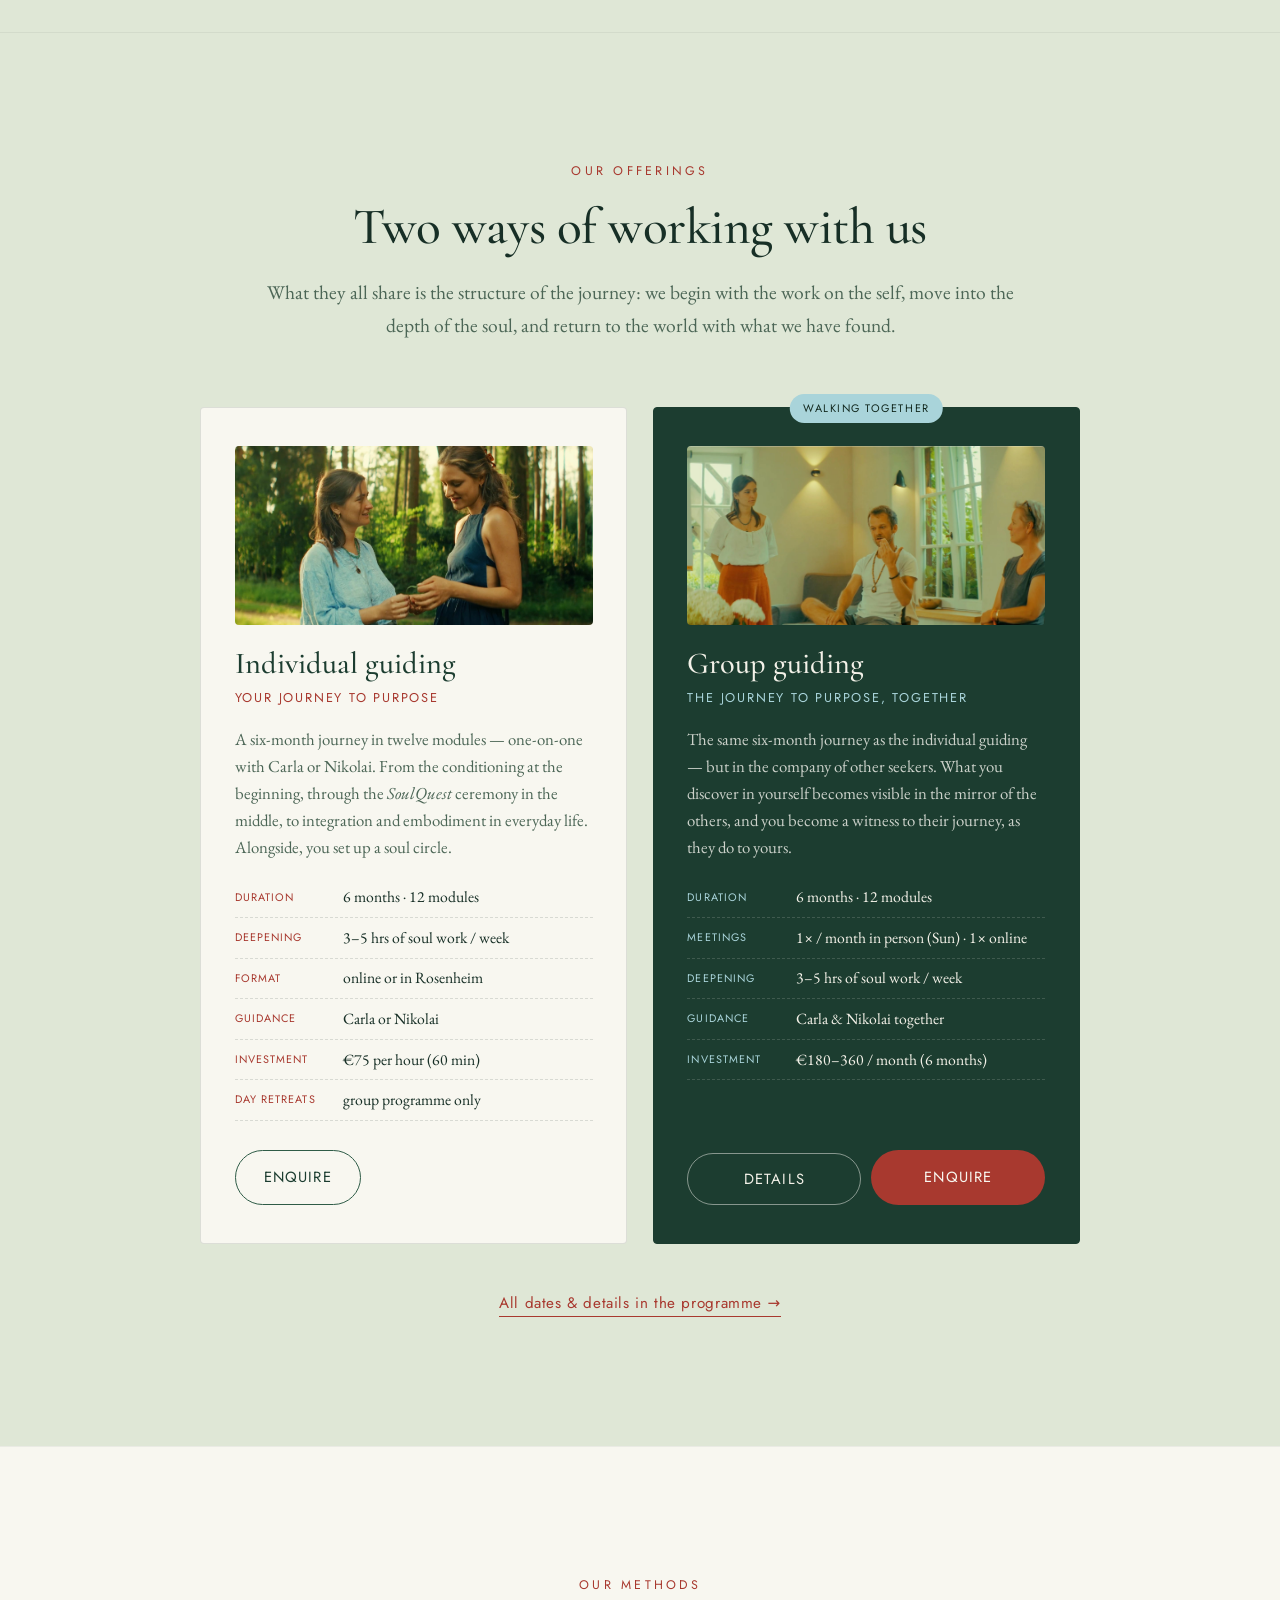
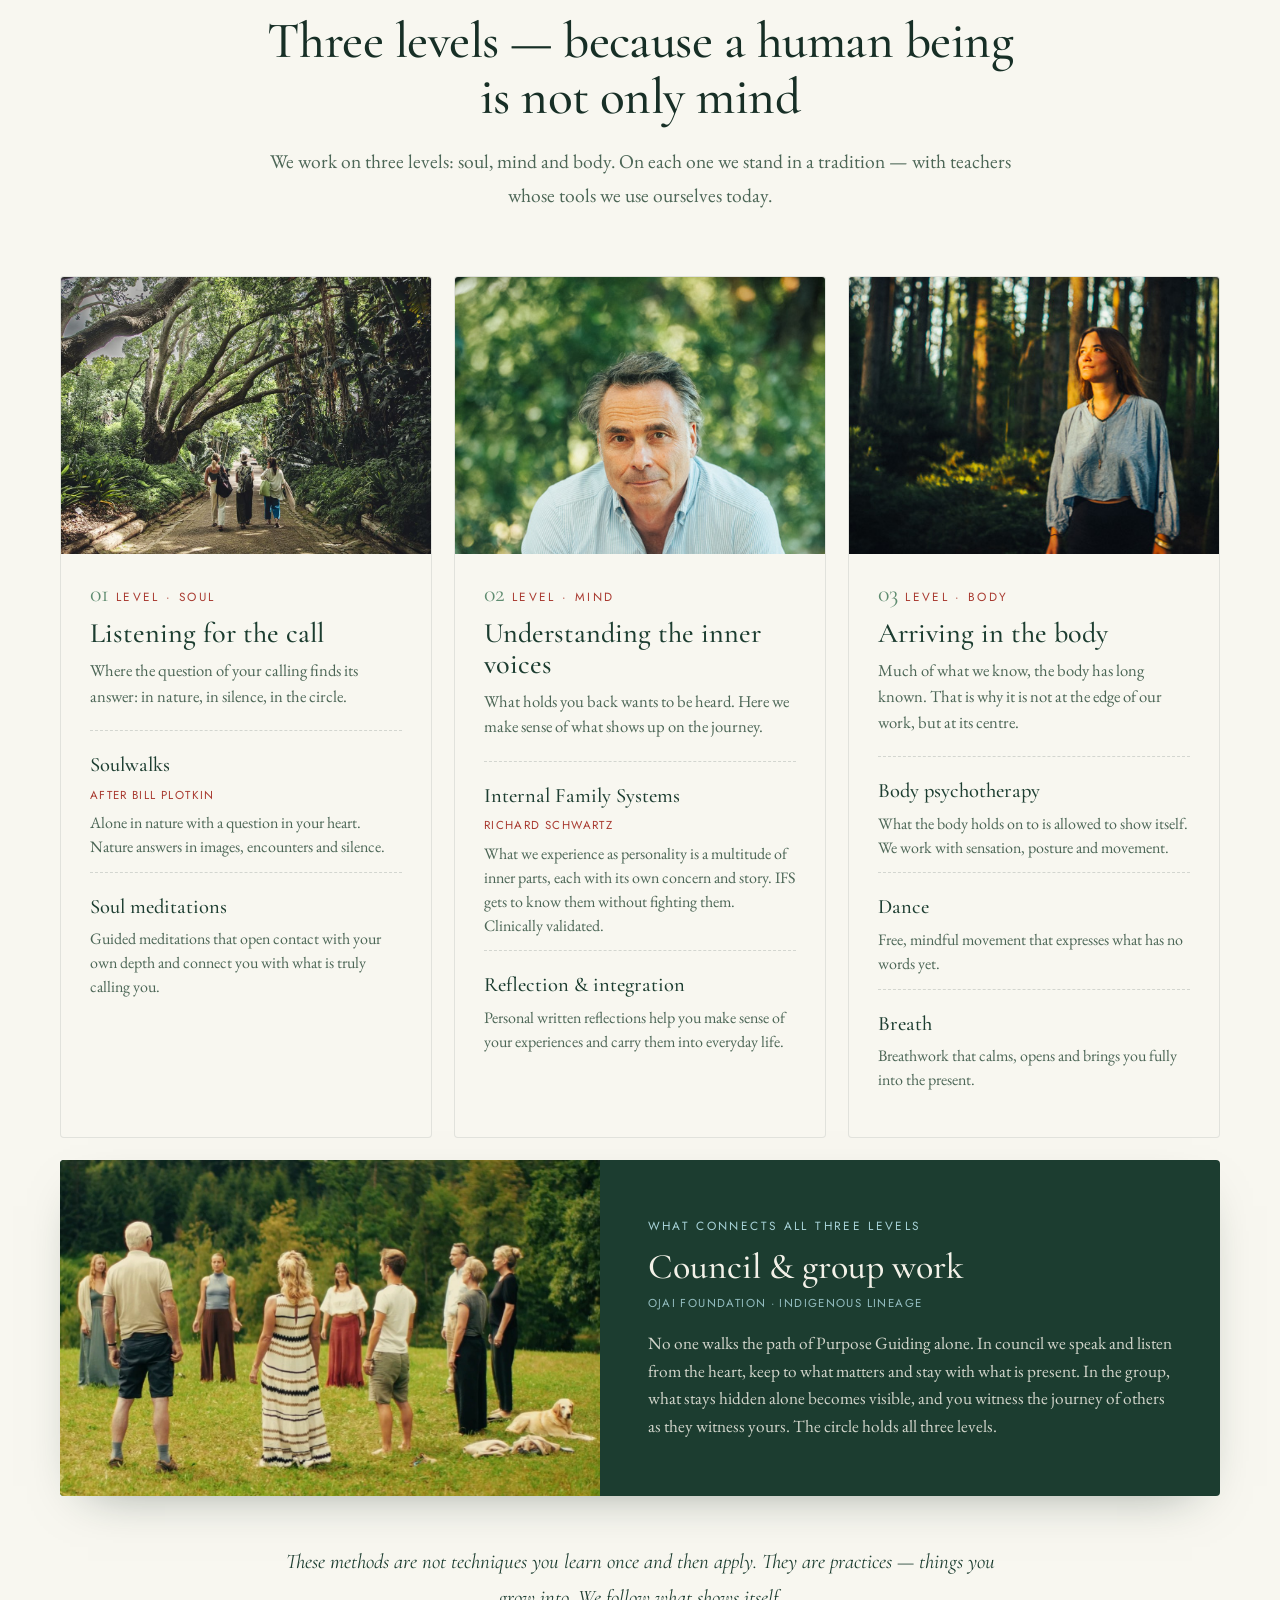
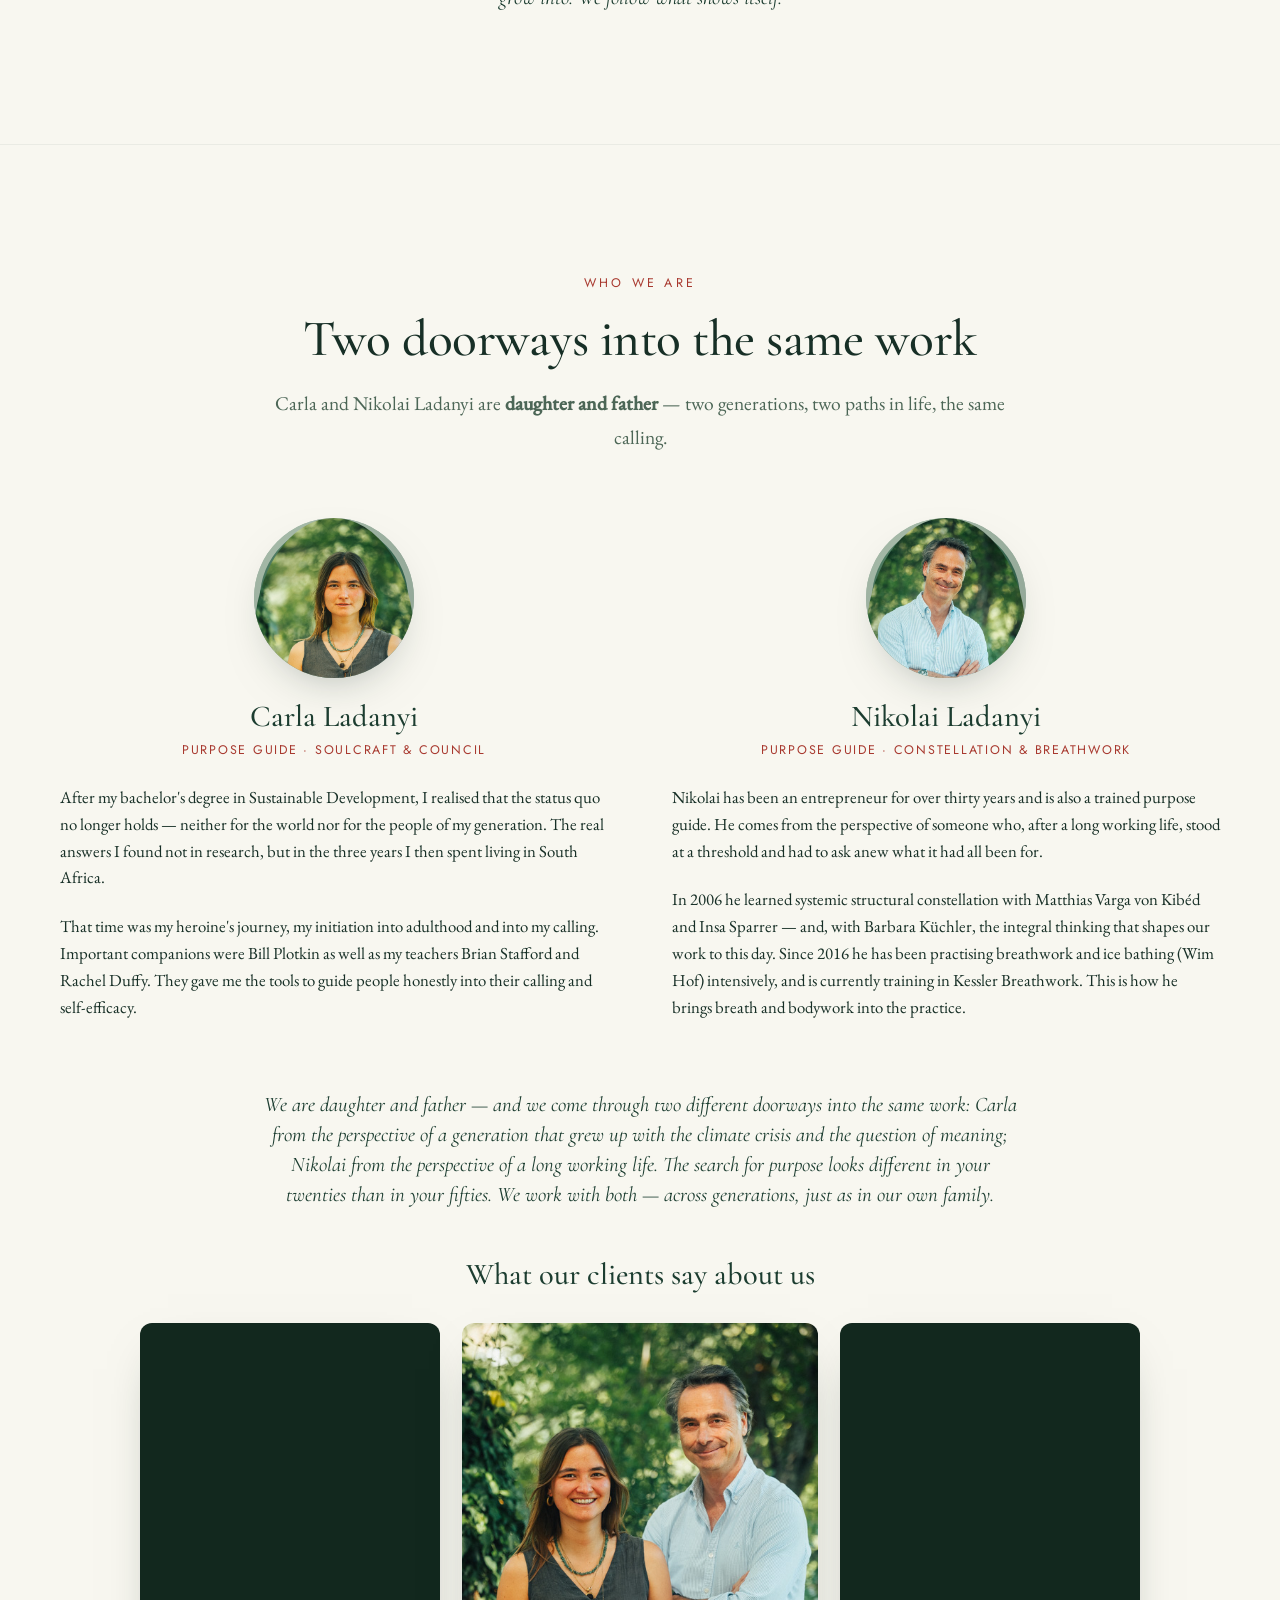
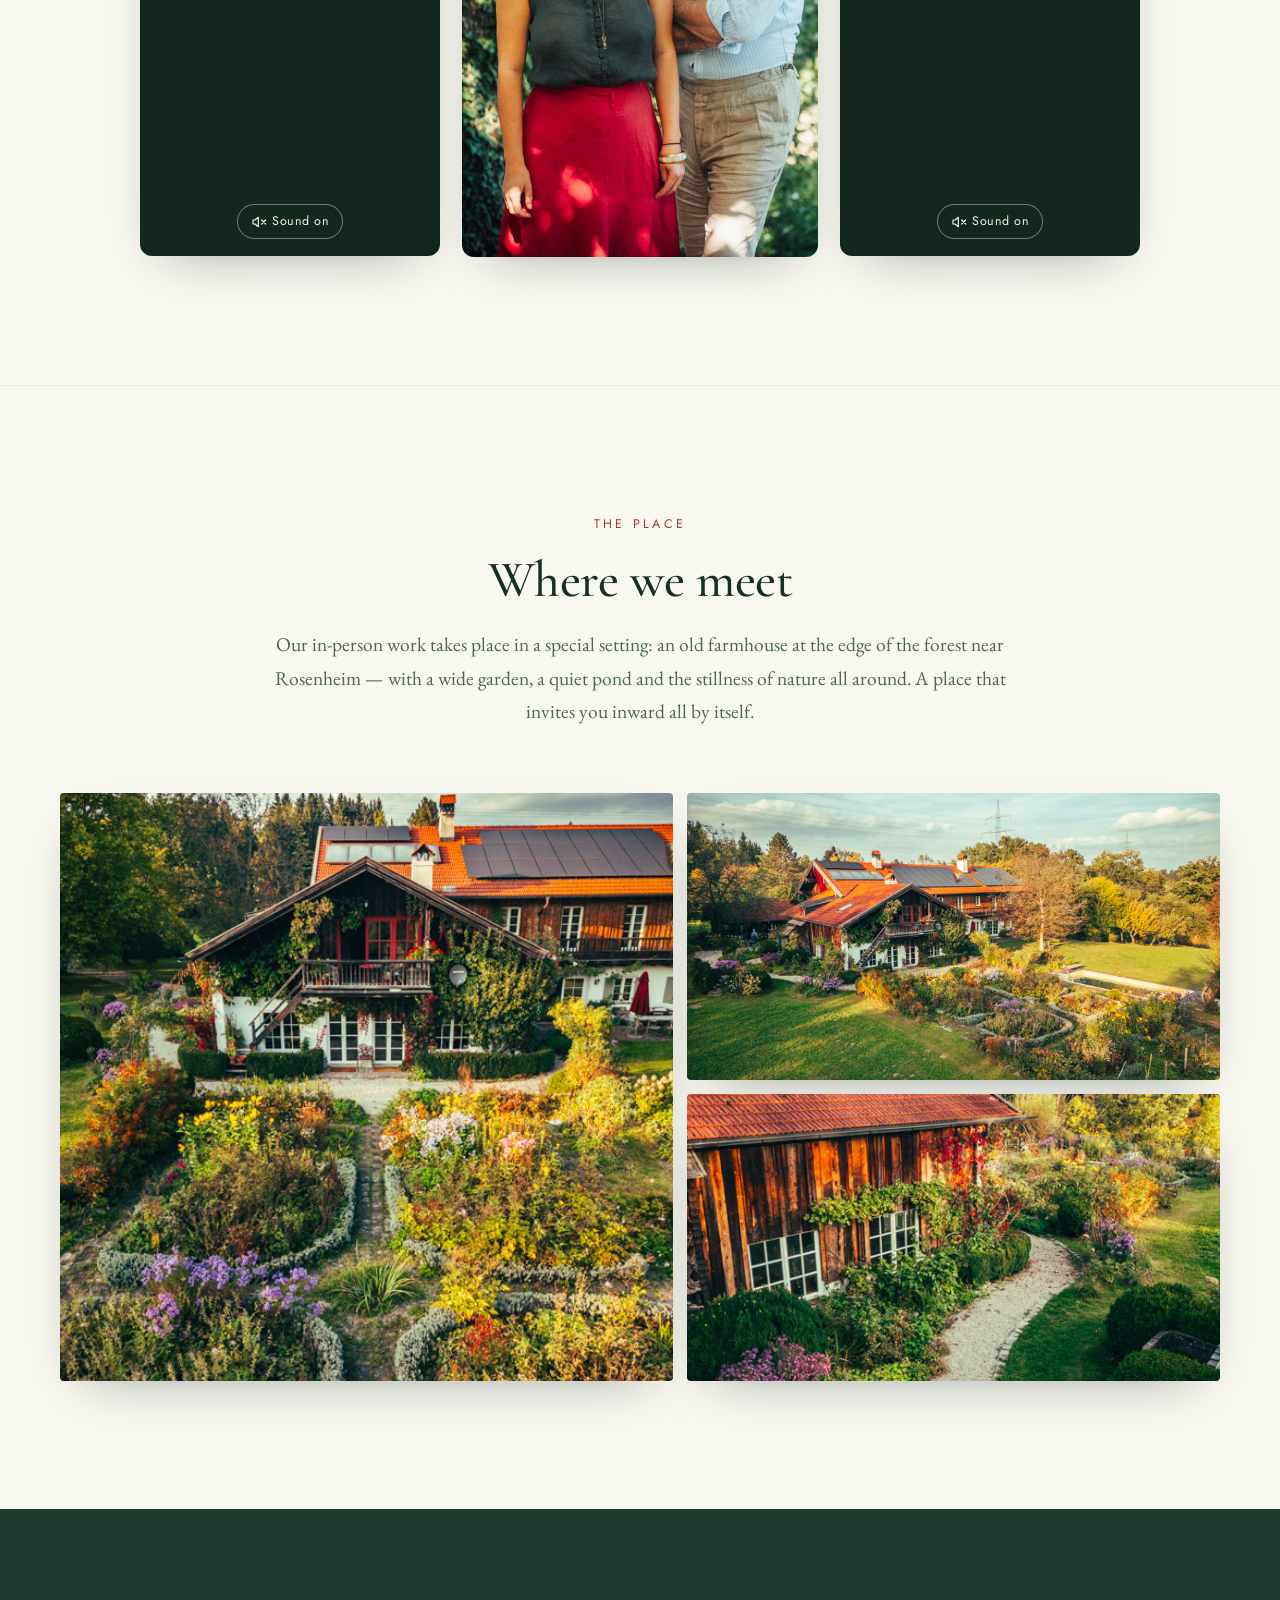
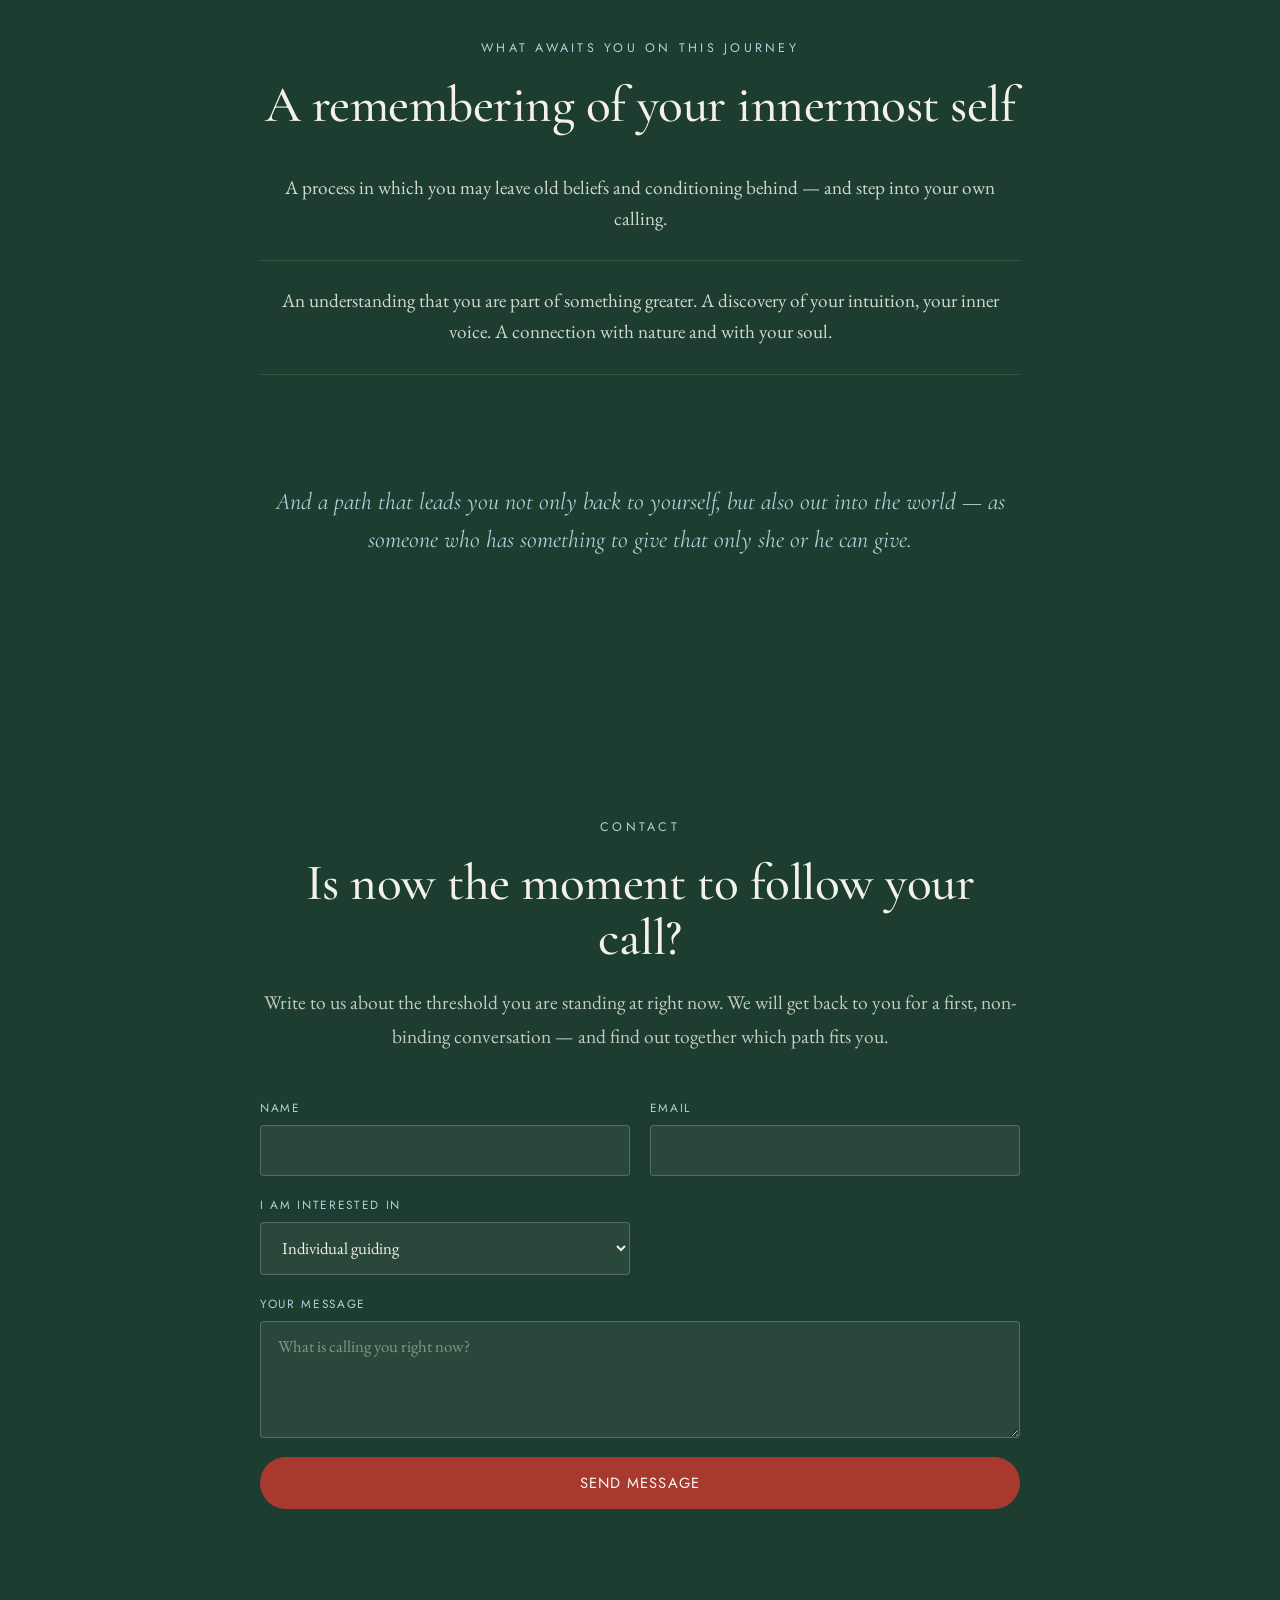
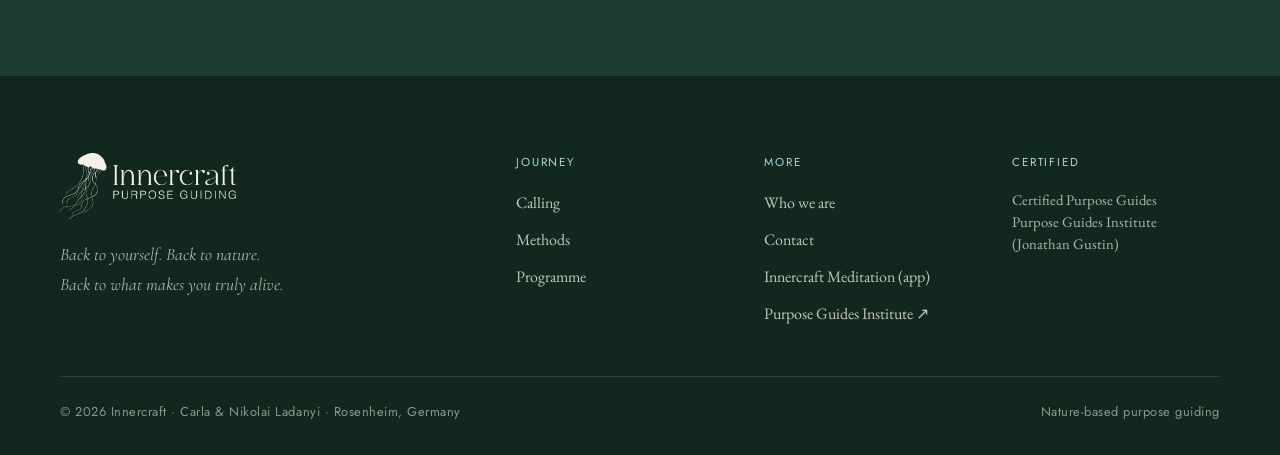
==== commit 63723dff: "Startseite: breites Hausfoto vor „Was dich erwartet“ entfernt Co-Authored-By: Claude Opus 5.5 <norep" ====
--- a/index.html
+++ b/index.html
@@ -576,11 +576,6 @@
     </section>
 
     <!-- ============ WAS DICH ERWARTET ============ -->
-    <!-- ============ STIMMUNGSBAND ============ -->
-    <div class="mood-band" role="img" aria-label="Der Seminarort aus der Luft — Haus, Garten und Wiese im Abendlicht">
-      <img src="media/ort-ueberblick.jpg" alt="Der Seminarort aus der Luft — Haus, Garten und Wiese im Abendlicht" loading="lazy" style="object-position:center 42%" />
-    </div>
-
     <section class="section section-forest" id="erwartet" aria-labelledby="erwartet-title">
       <div class="container narrow center">
         <p class="eyebrow light reveal">Was dich auf dieser Reise erwartet</p>
@@ -687,7 +682,6 @@
     </symbol>
   </svg>
 
-
   <!-- ============ MODAL: Gruppenguiding-Details ============ -->
   <div class="modal-overlay" id="modal-gruppenguiding" hidden>
     <div class="modal" role="dialog" aria-modal="true" aria-labelledby="mg-title">
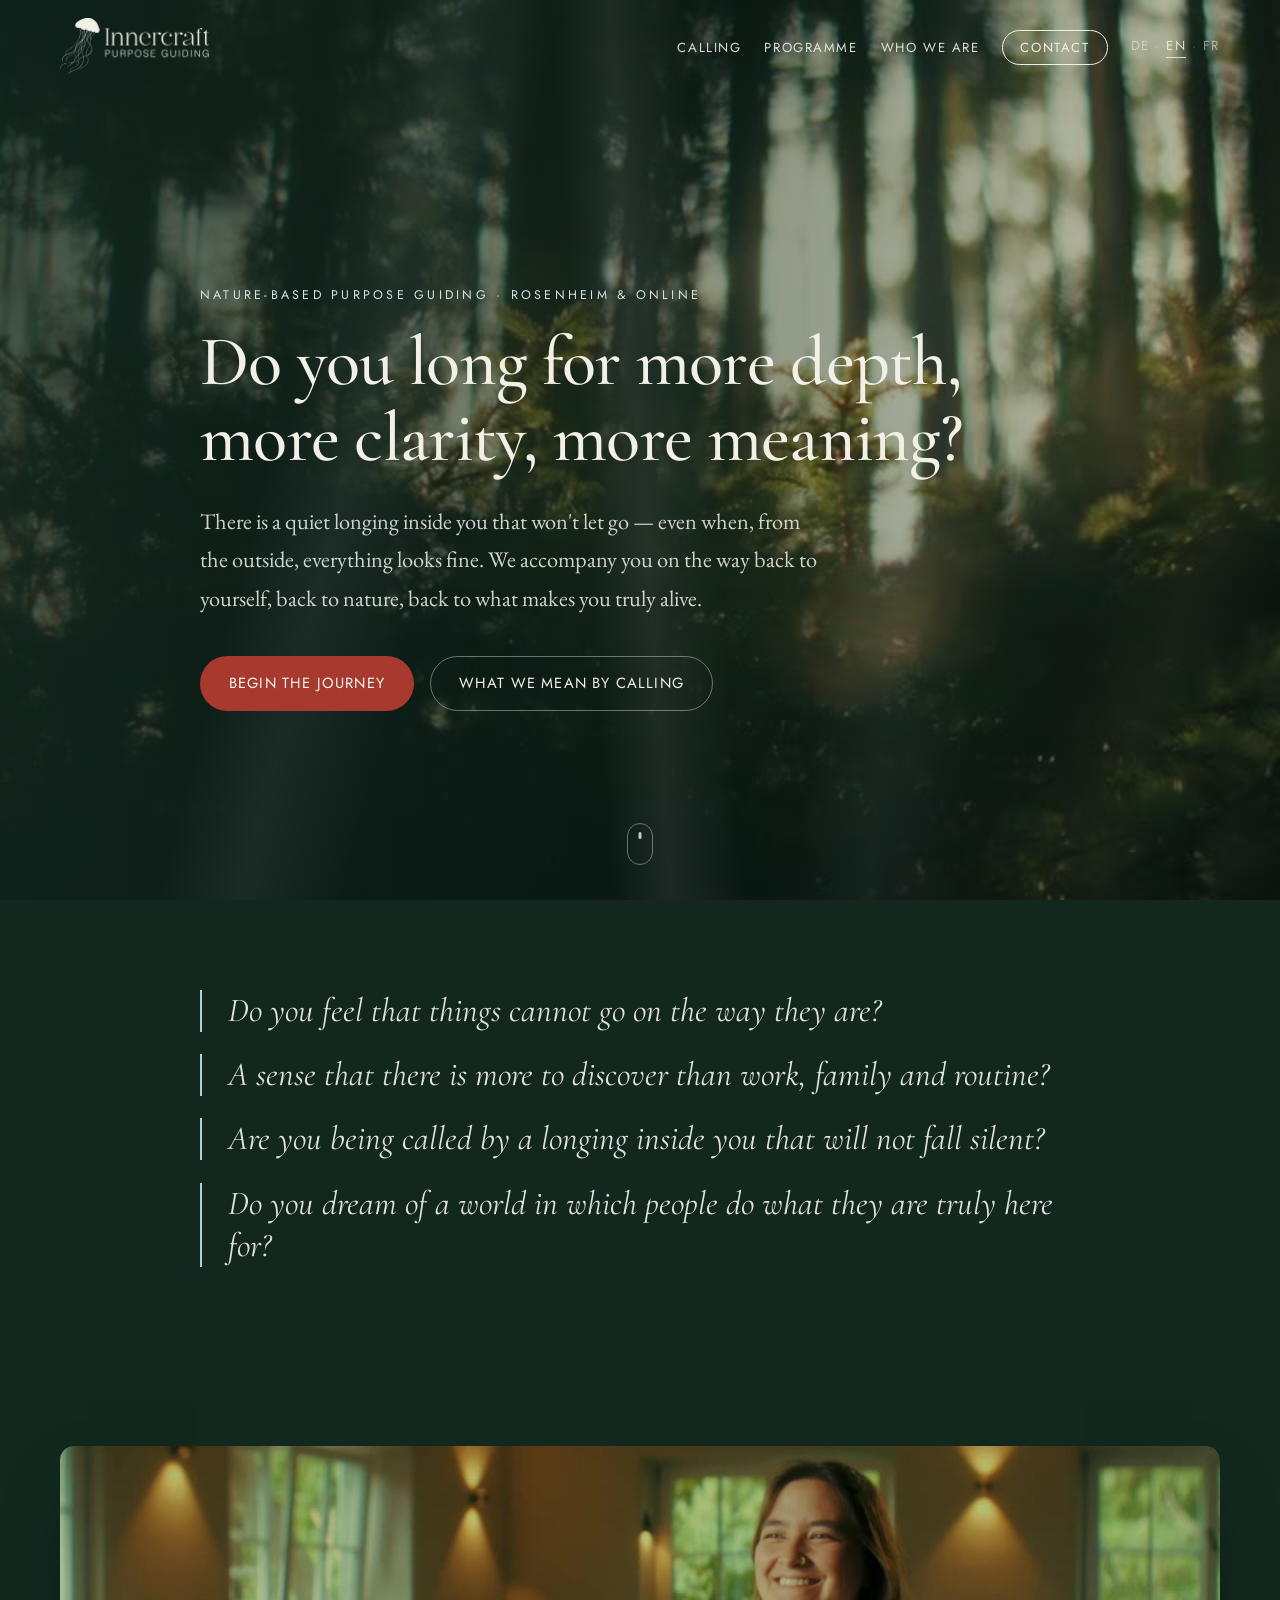
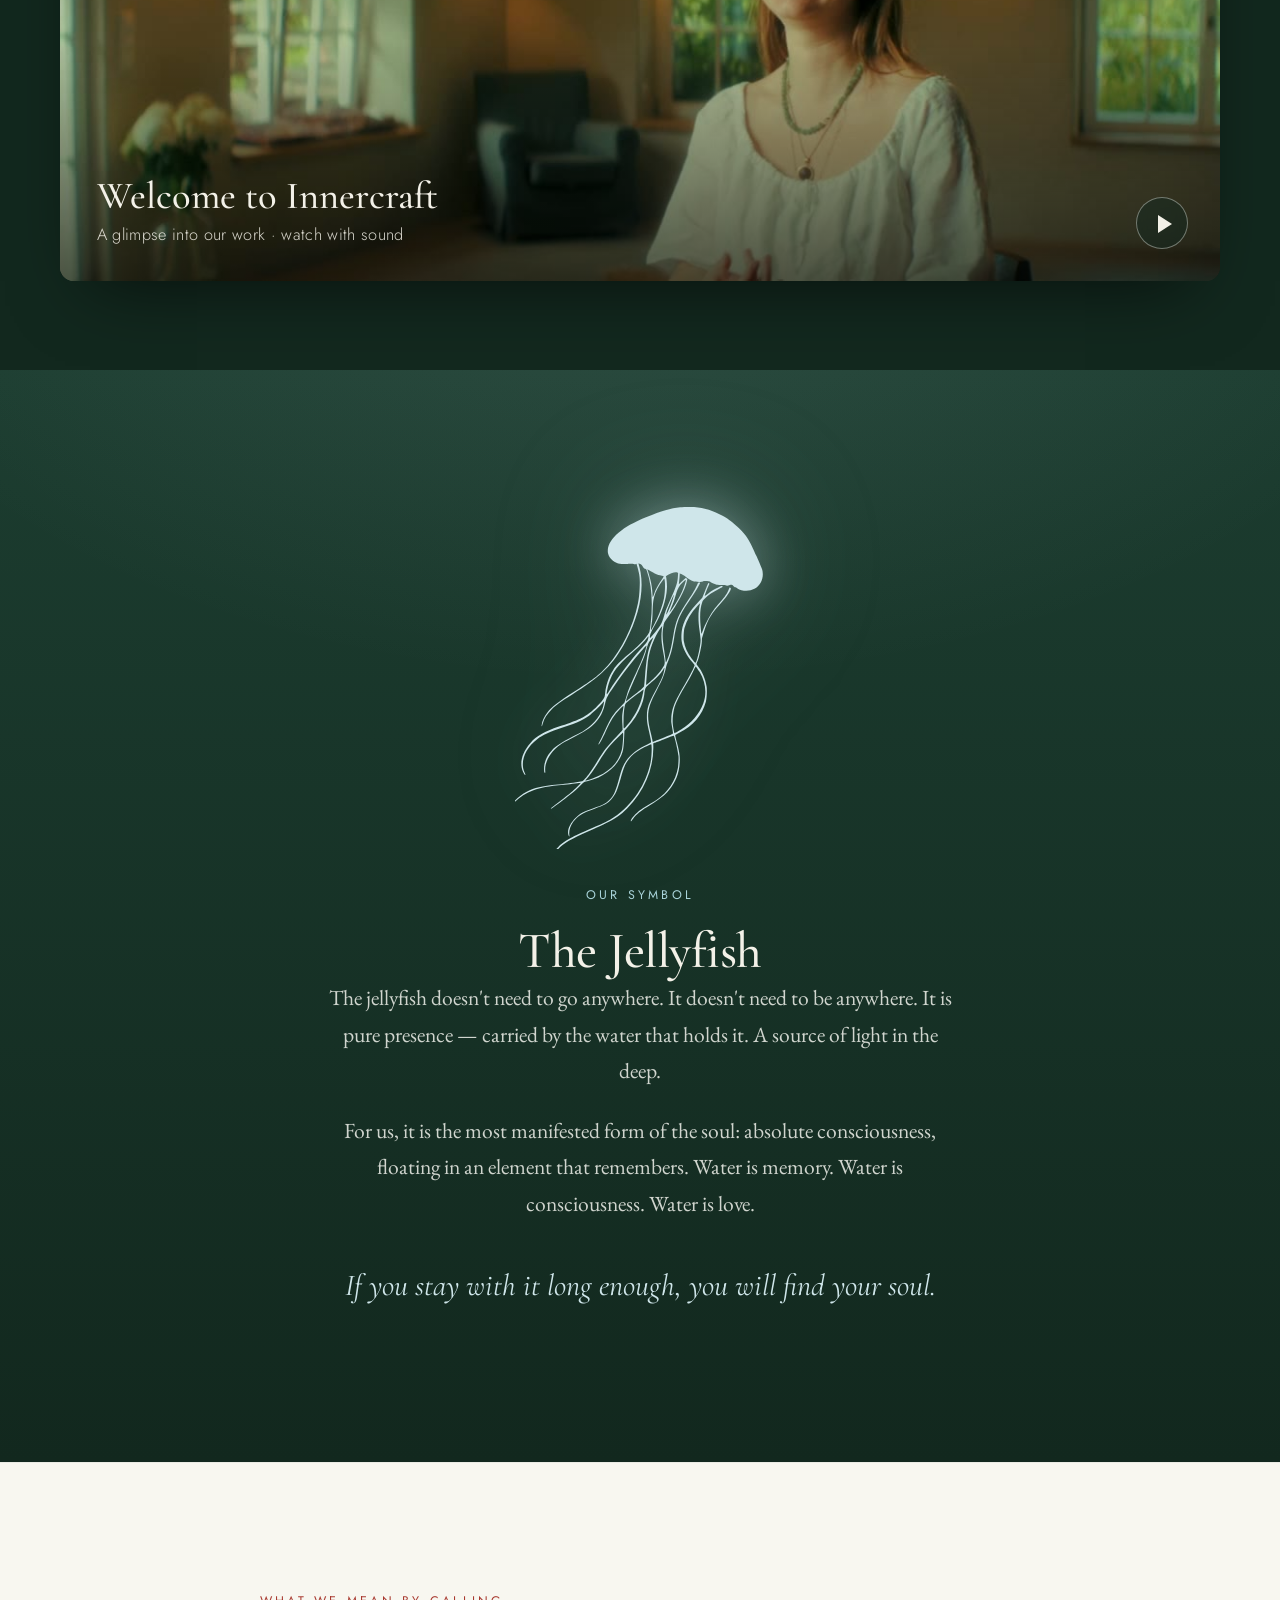
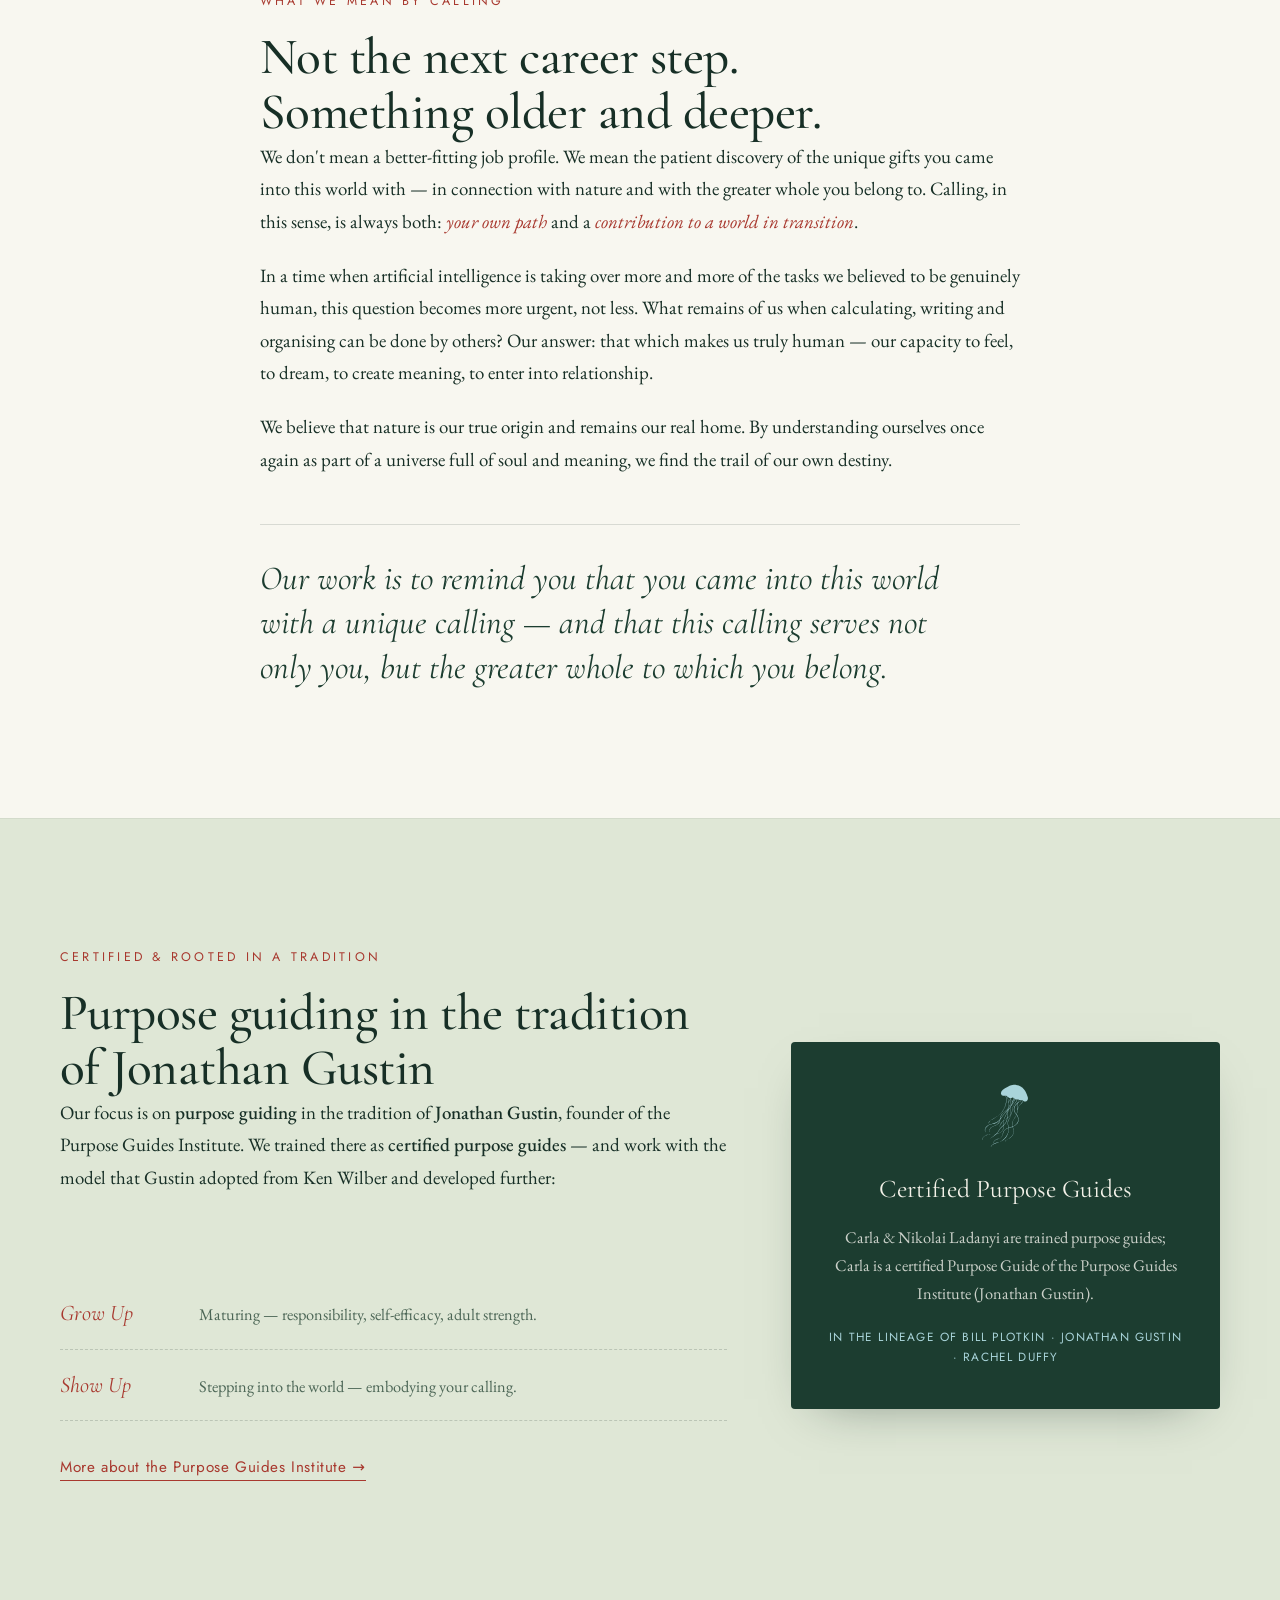
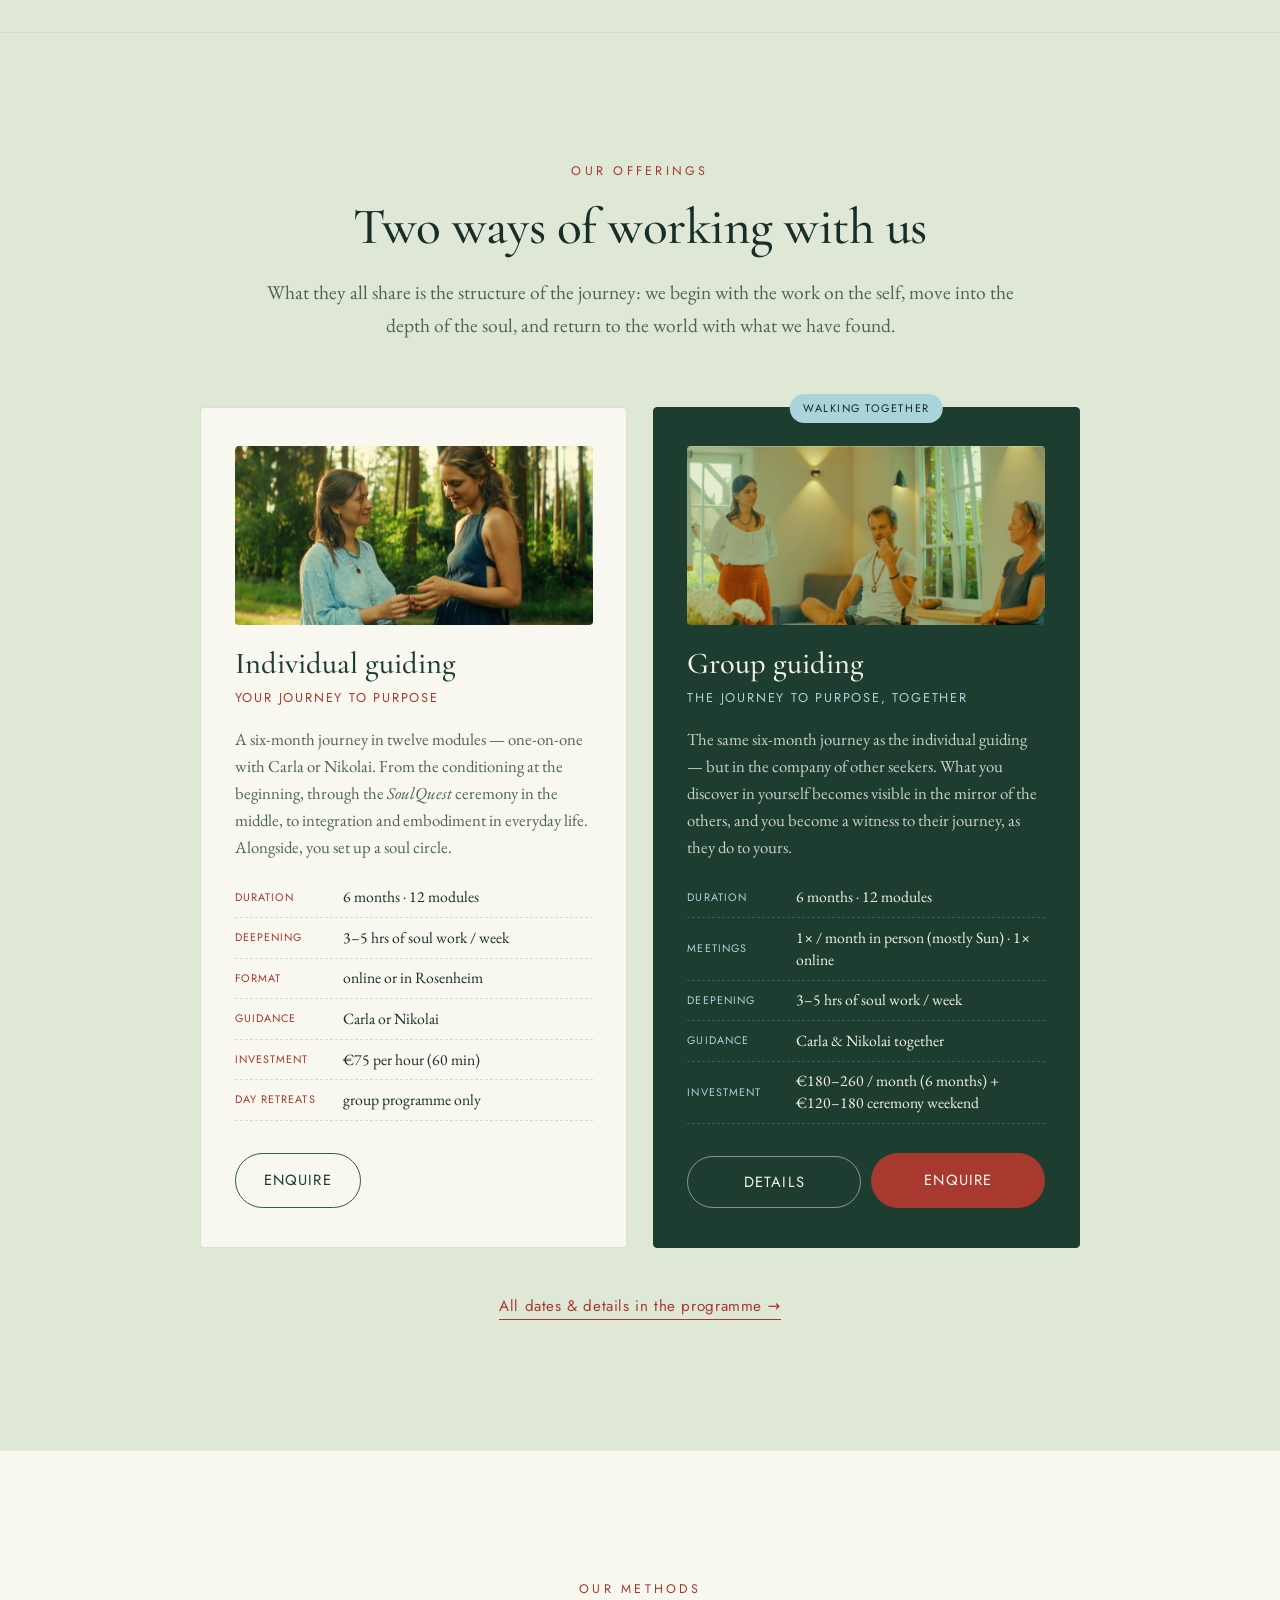
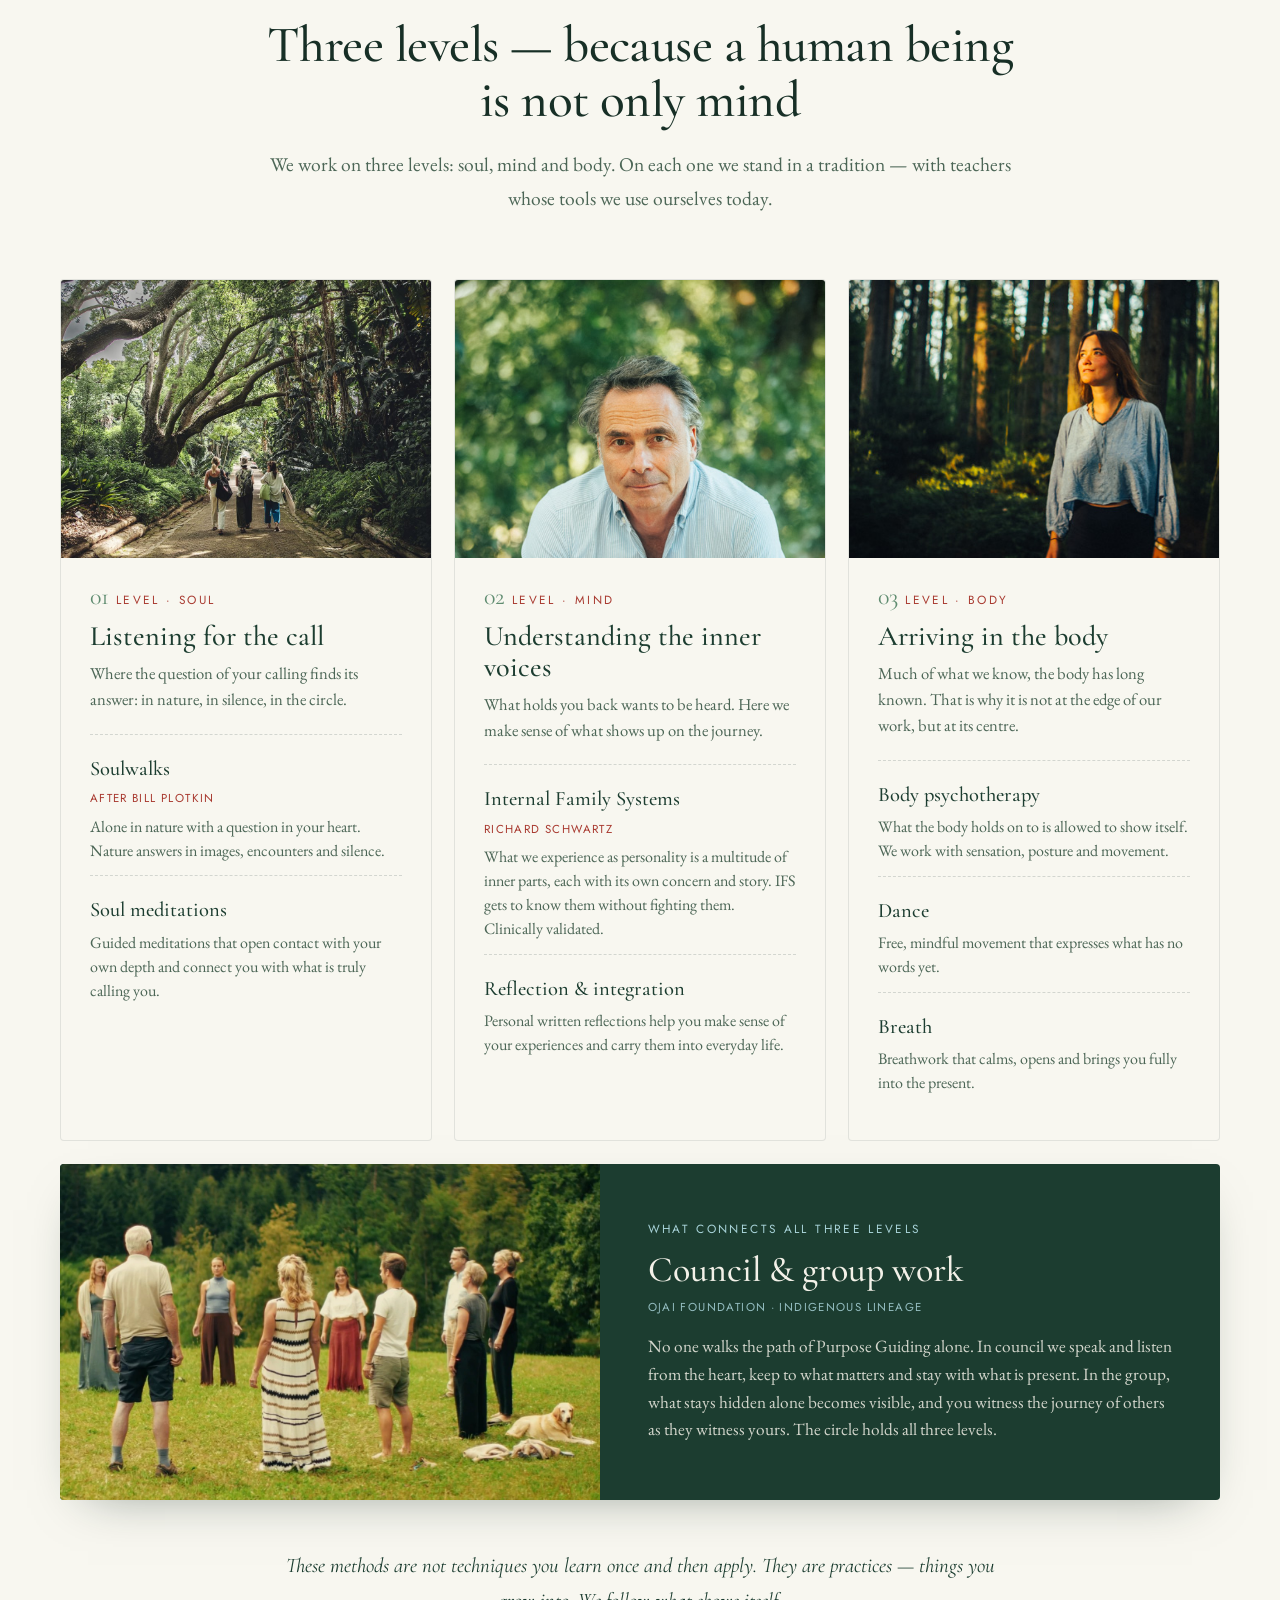
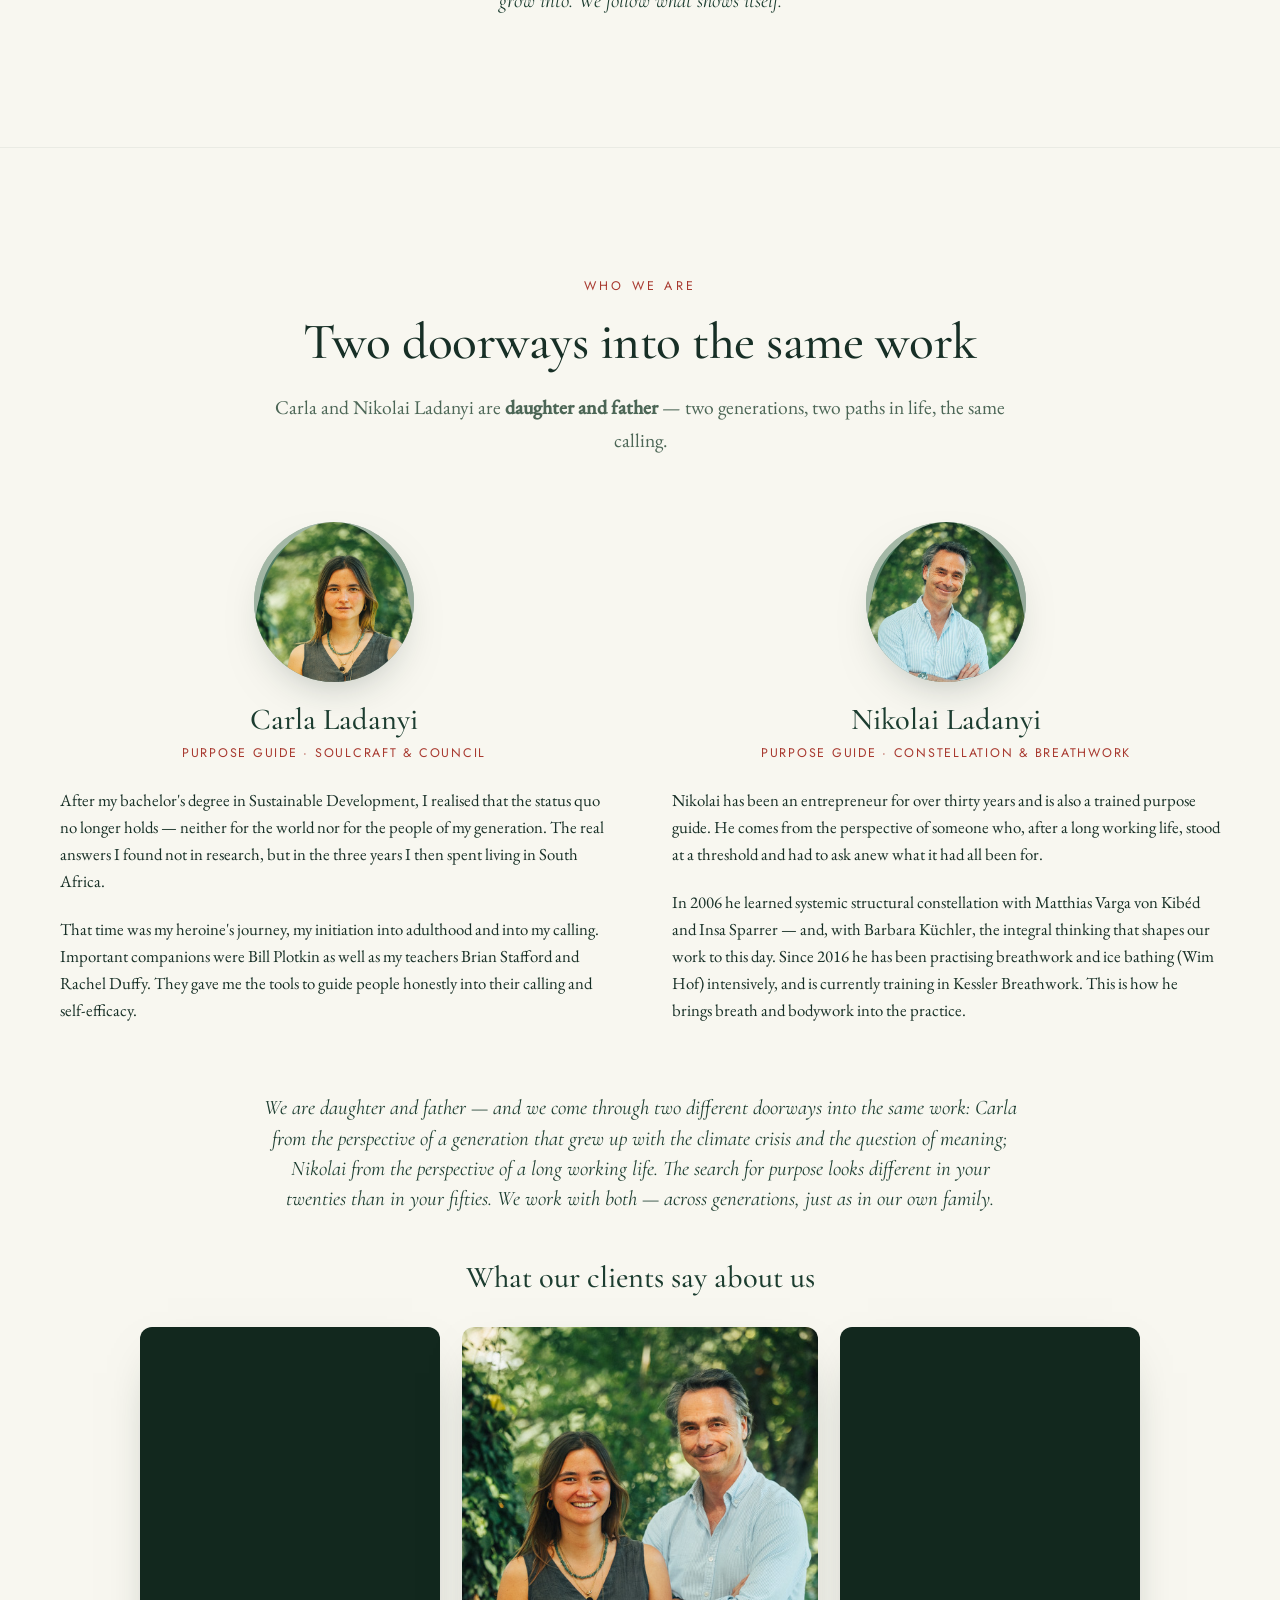
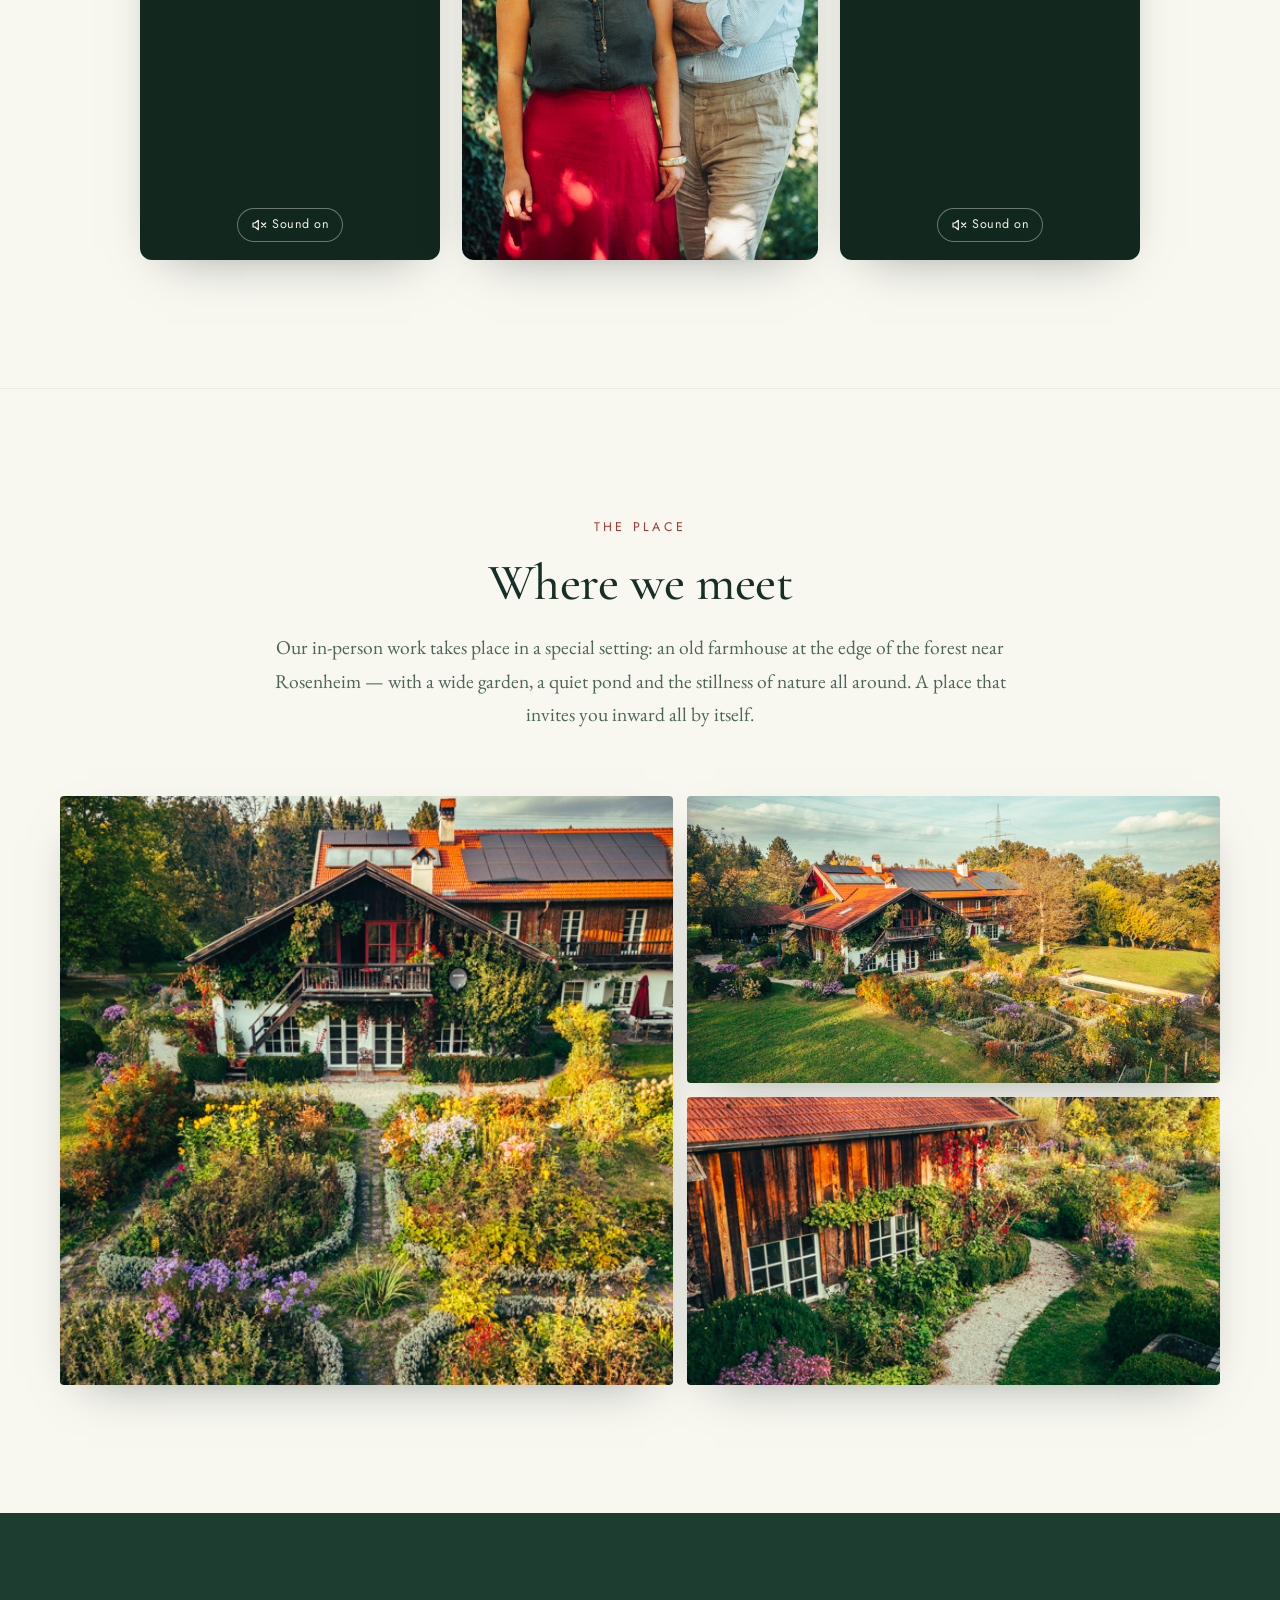
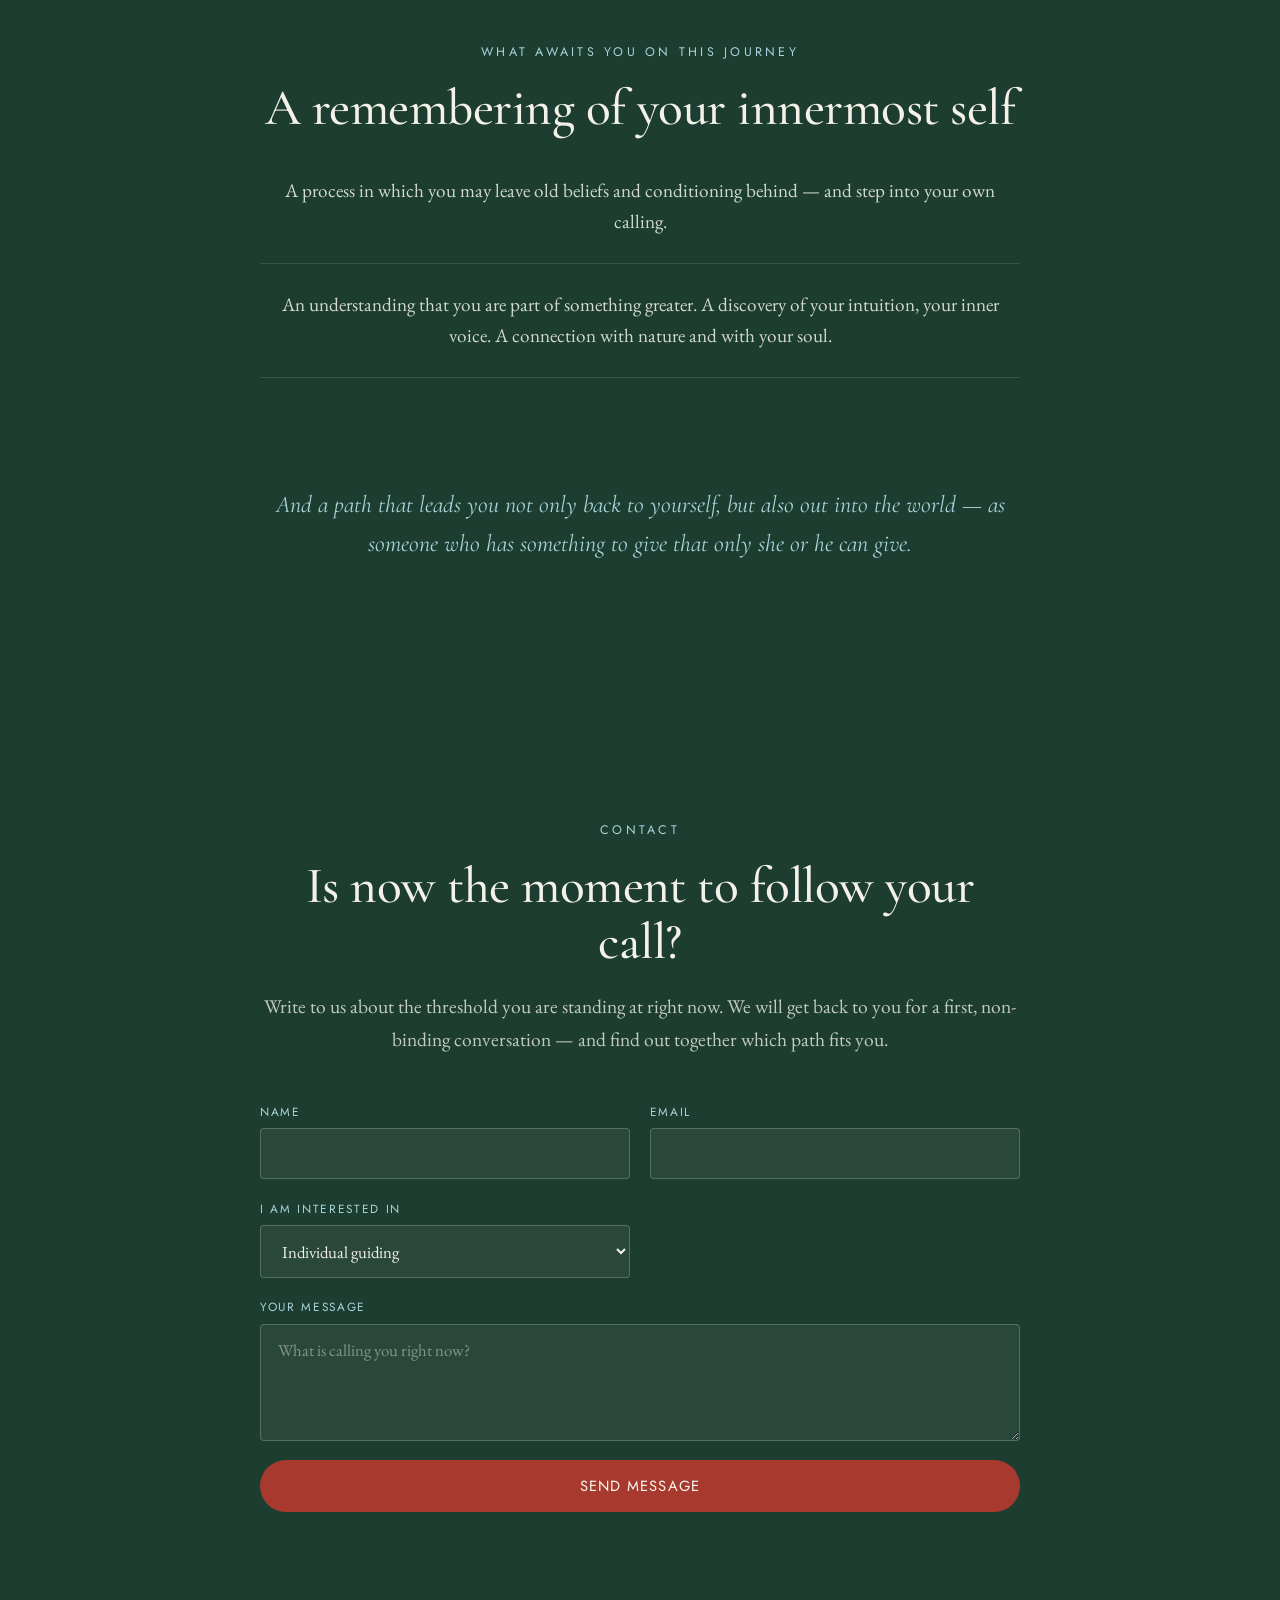
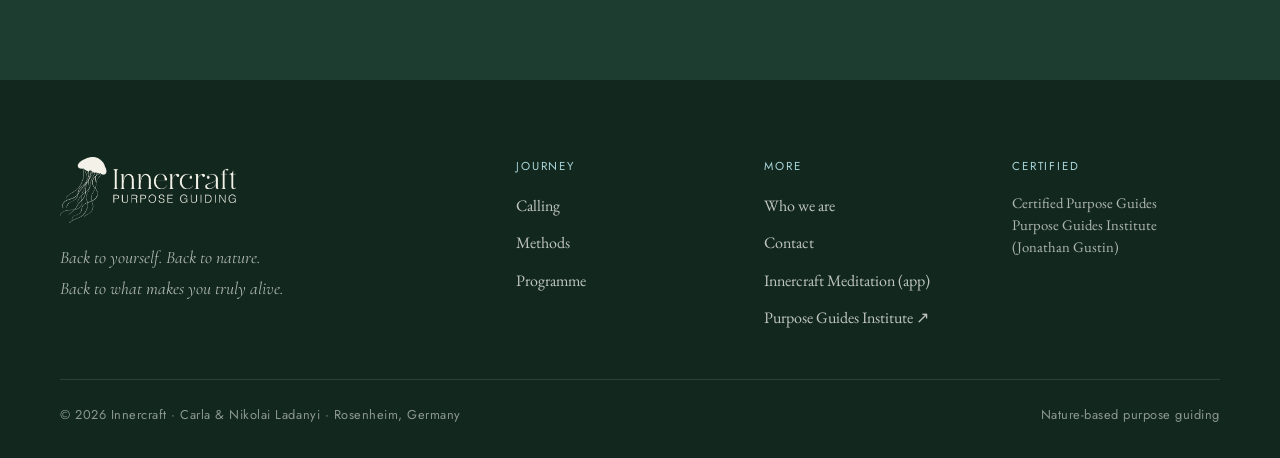
==== commit 98c85621: "Gruppenprogramm: neue Termine 2027 und neuer Preis (180–260 €/Monat + 120–180 € Zeremonie-Wochenende" ====
--- a/index.html
+++ b/index.html
@@ -336,10 +336,10 @@
             </p>
             <ul class="offer-facts">
               <li><span>Dauer</span> 6 Monate · 12 Module</li>
-              <li><span>Treffen</span> 1× / Monat persönlich (So) · 1× online</li>
+              <li><span>Treffen</span> 1× / Monat persönlich (meist So) · 1× online</li>
               <li><span>Vertiefung</span> 3–5 Std. Seelenarbeit / Woche</li>
               <li><span>Begleitung</span> Carla &amp; Nikolai gemeinsam</li>
-              <li><span>Investition</span> 180–360 € / Monat (6 Monate)</li>
+              <li><span>Investition</span> 180–260 € / Monat (6 Monate) + 120–180 € Zeremonie-Wochenende</li>
             </ul>
             <div class="offer-actions">
               <button class="btn btn-outline" type="button" data-modal-open="modal-gruppenguiding">Infos</button>
@@ -716,20 +716,21 @@
 
         <h3 class="modal-subhead">Termine 2027</h3>
         <ol class="modal-dates">
-          <li><span class="md-date">So., 24. Jan. 2027 · 10–17 Uhr · vor Ort</span><span class="md-label">Workshop 1</span>Den Ruf der Seele hören; die Reise beginnen — was hält dich davon ab, deine wahre Bestimmung zu leben?</li>
-          <li><span class="md-date">So., 21. Feb. 2027 · 10–17 Uhr · vor Ort</span><span class="md-label">Workshop 2</span>Mit deinen Beschützern arbeiten und die Ganzheit wiederherstellen.</li>
-          <li><span class="md-date">So., 21. März 2027 · 10–17 Uhr · vor Ort</span><span class="md-label">Workshop 3</span>Eintritt in die Imaginalwelt: sich auf den Kompass des Herzens einstimmen.</li>
-          <li><span class="md-date">So., 18. Apr. 2027 · 10–17 Uhr · vor Ort</span><span class="md-label">Workshop 4</span>Naturbasierte Seelenbegegnung: Eintritt in den Kokon der Transformation.</li>
-          <li><span class="md-date">Fr. 28. Mai, 15 Uhr – So. 30. Mai 2027, 11 Uhr · vor Ort</span><span class="md-label">Schwellenzeremonie</span>SoulQuest von Sonnenaufgang bis Sonnenuntergang (alleiniges Eintauchen in die Natur); Zeit zur Integration und zum Geschichtenerzählen.</li>
-          <li><span class="md-date">So., 20. Juni 2027 · 10–17 Uhr · vor Ort</span><span class="md-label">Workshop 5</span>Deine tiefste Natur verkörpern; ein Leben im Einklang mit der Seele führen.</li>
+          <li><span class="md-date">So., 17. Jan. 2027 · 10–17 Uhr · vor Ort</span><span class="md-label">Workshop 1</span>Den Ruf der Seele hören; die Reise beginnen — was hält dich davon ab, deine wahre Bestimmung zu leben?</li>
+          <li><span class="md-date">So., 14. Feb. 2027 · 10–17 Uhr · vor Ort</span><span class="md-label">Workshop 2</span>Mit deinen Beschützern arbeiten und die Ganzheit wiederherstellen.</li>
+          <li><span class="md-date">Sa., 13. März 2027 · 10–17 Uhr · vor Ort</span><span class="md-label">Workshop 3</span>Eintritt in die Imaginalwelt: sich auf den Kompass des Herzens einstimmen.</li>
+          <li><span class="md-date">So., 11. Apr. 2027 · 10–17 Uhr · vor Ort</span><span class="md-label">Workshop 4</span>Naturbasierte Seelenbegegnung: Eintritt in den Kokon der Transformation.</li>
+          <li><span class="md-date">Sa. 15. Mai, 15 Uhr – Mo. 17. Mai 2027, ca. 12 Uhr · vor Ort</span><span class="md-label">Schwellenzeremonie</span>SoulQuest von Sonnenaufgang bis Sonnenuntergang (alleiniges Eintauchen in die Natur); Zeit zur Integration und zum Geschichtenerzählen.</li>
+          <li><span class="md-date">So., 13. Juni 2027 · 10–17 Uhr · vor Ort</span><span class="md-label">Workshop 5</span>Deine tiefste Natur verkörpern; ein Leben im Einklang mit der Seele führen.</li>
         </ol>
         <p class="modal-note">Nach jedem Workshop: ein persönlicher Einzel-Check-in rund zwei Wochen später (per Zoom).</p>
         <p class="cal-link-wrap"><a class="btn btn-outline cal-link" href="kalender/innercraft-gruppenguiding-2027.ics"><svg viewBox="0 0 24 24" width="17" height="17" fill="none" stroke="currentColor" stroke-width="1.7" stroke-linecap="round" stroke-linejoin="round" aria-hidden="true"><rect x="3" y="4.5" width="18" height="16" rx="2"/><path d="M3 9.5h18M8 3v3M16 3v3M12 13v5M9.5 15.5h5"/></svg><span>Alle Termine in meinen Kalender übernehmen</span></a></p>
 
         <h3 class="modal-subhead">Investition</h3>
         <div class="price-card">
-          <p class="price-big"><span class="price-amount">180 – 360 €</span> <span class="price-per">pro Monat</span></p>
-          <p class="price-billing">für 6 Monate · als Gesamtbetrag zahlbar: 1.080 – 2.160 €</p>
+          <p class="price-big"><span class="price-amount">180 – 260 €</span> <span class="price-per">pro Monat</span></p>
+          <p class="price-billing">für 6 Monate · als Gesamtbetrag zahlbar: 1.080 – 1.560 €</p>
+          <p class="price-extra"><strong>+ 120 – 180 €</strong> für das Schwellenzeremonie-Wochenende, inkl. Verpflegung · insgesamt 1.200 – 1.740 €</p>
           <p class="price-scale">Innerhalb dieser Spanne wählst du den Beitrag, der zu deinen Möglichkeiten passt. Mit dem Höchstbeitrag hilfst du uns, das Programm auch zu niedrigeren Preisen anzubieten — damit es für alle zugänglich ist.</p>
           <p class="price-incl-head">Im Preis enthalten</p>
           <ul class="price-incl">
--- a/styles.css
+++ b/styles.css
@@ -564,7 +564,9 @@
 .price-big { display: flex; align-items: baseline; flex-wrap: wrap; gap: .5rem; margin: 0 0 .35rem !important; }
 .price-amount { font-family: var(--serif); font-size: clamp(2.3rem, 5vw, 3.1rem); font-weight: 500; line-height: 1; color: var(--forest); white-space: nowrap; }
 .price-per { font-family: var(--sans); font-size: 1rem; letter-spacing: .02em; color: var(--ink-soft); }
-.price-billing { font-family: var(--sans); font-size: .86rem !important; letter-spacing: .02em; color: var(--ink-soft); margin: 0 0 1.1rem !important; }
+.price-billing { font-family: var(--sans); font-size: .86rem !important; letter-spacing: .02em; color: var(--ink-soft); margin: 0 0 .55rem !important; }
+.price-extra { font-family: var(--sans); font-size: .86rem !important; letter-spacing: .02em; color: var(--ink-soft); margin: 0 0 1.1rem !important; }
+.price-extra strong { color: var(--forest); font-weight: 500; }
 .price-scale { font-size: 1rem !important; margin: 0 0 1.2rem !important; padding-top: 1rem; border-top: 1px dashed rgba(23, 47, 38, .16); }
 .price-incl-head { font-family: var(--sans); font-size: .74rem !important; letter-spacing: .14em; text-transform: uppercase; color: var(--clay); margin: 0 0 .6rem !important; }
 .price-incl { list-style: none; padding: 0; margin: 0 0 1.2rem; display: grid; gap: .55rem; }
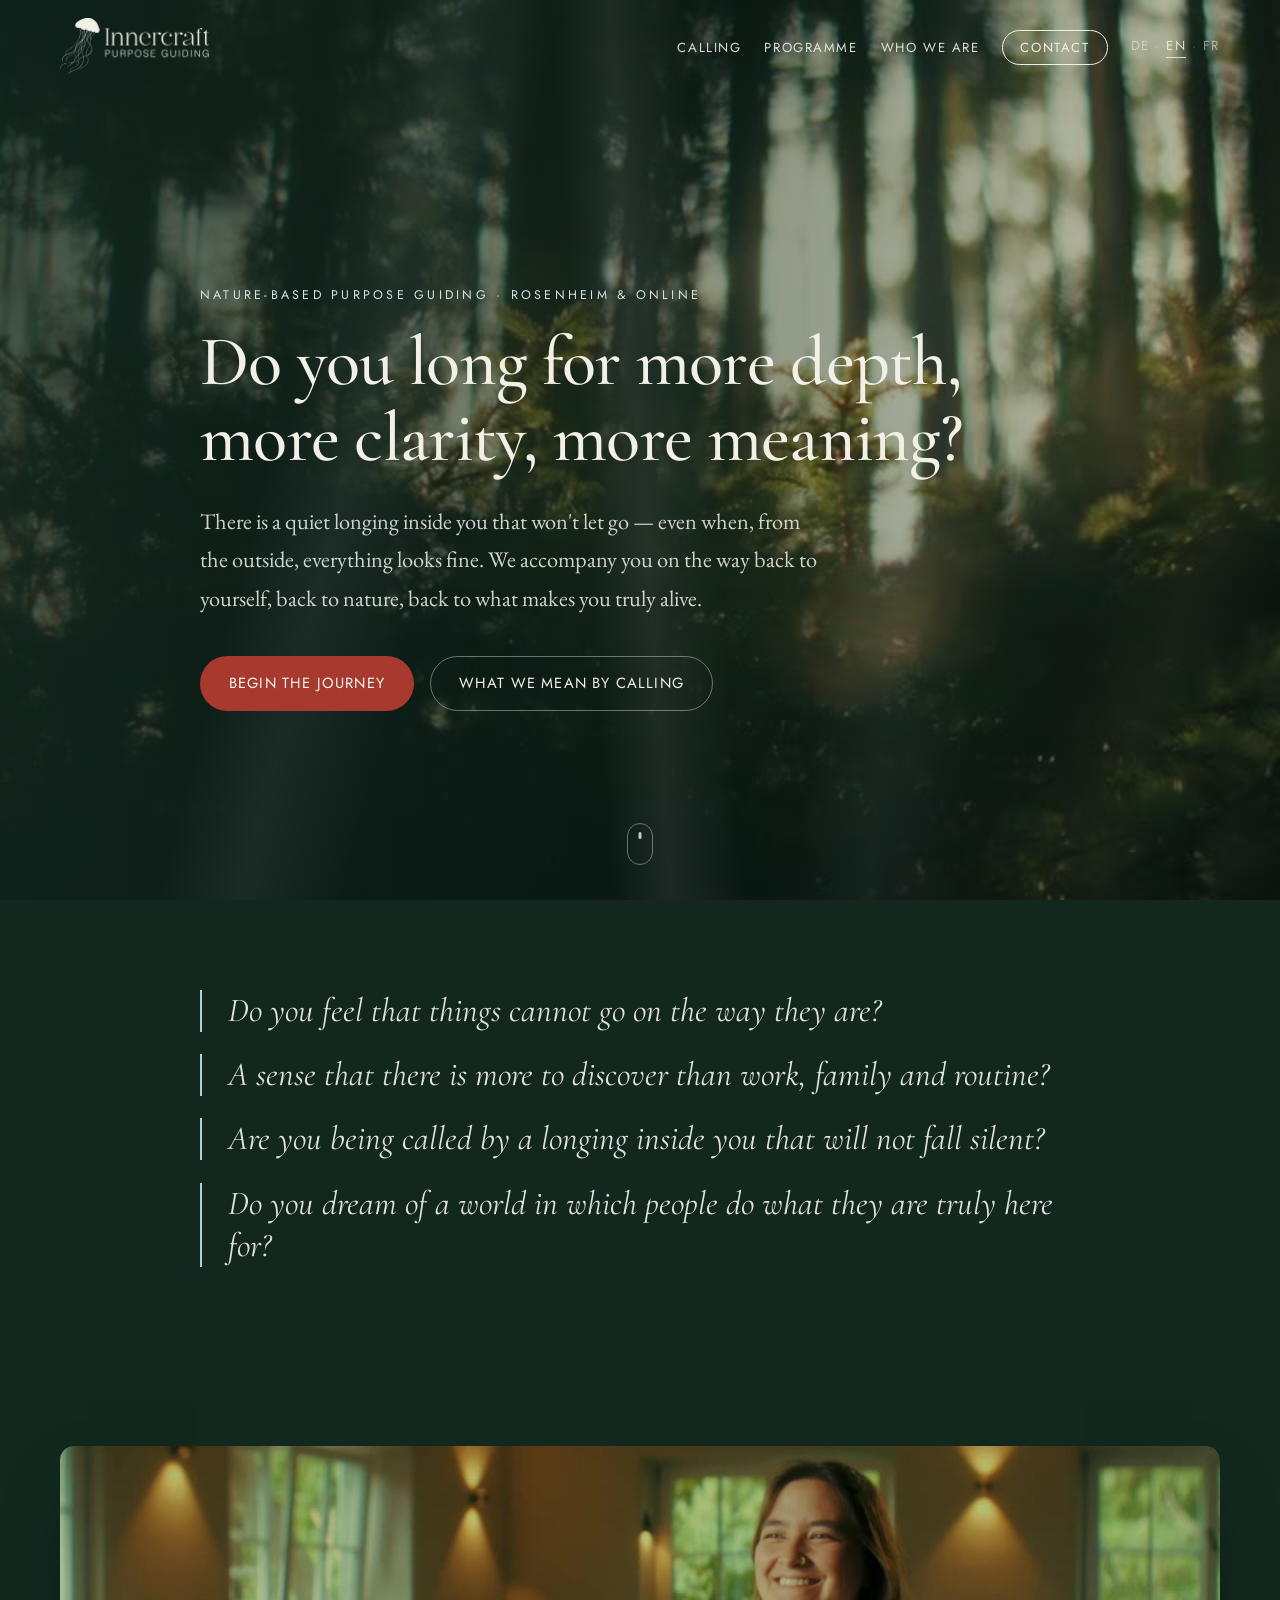
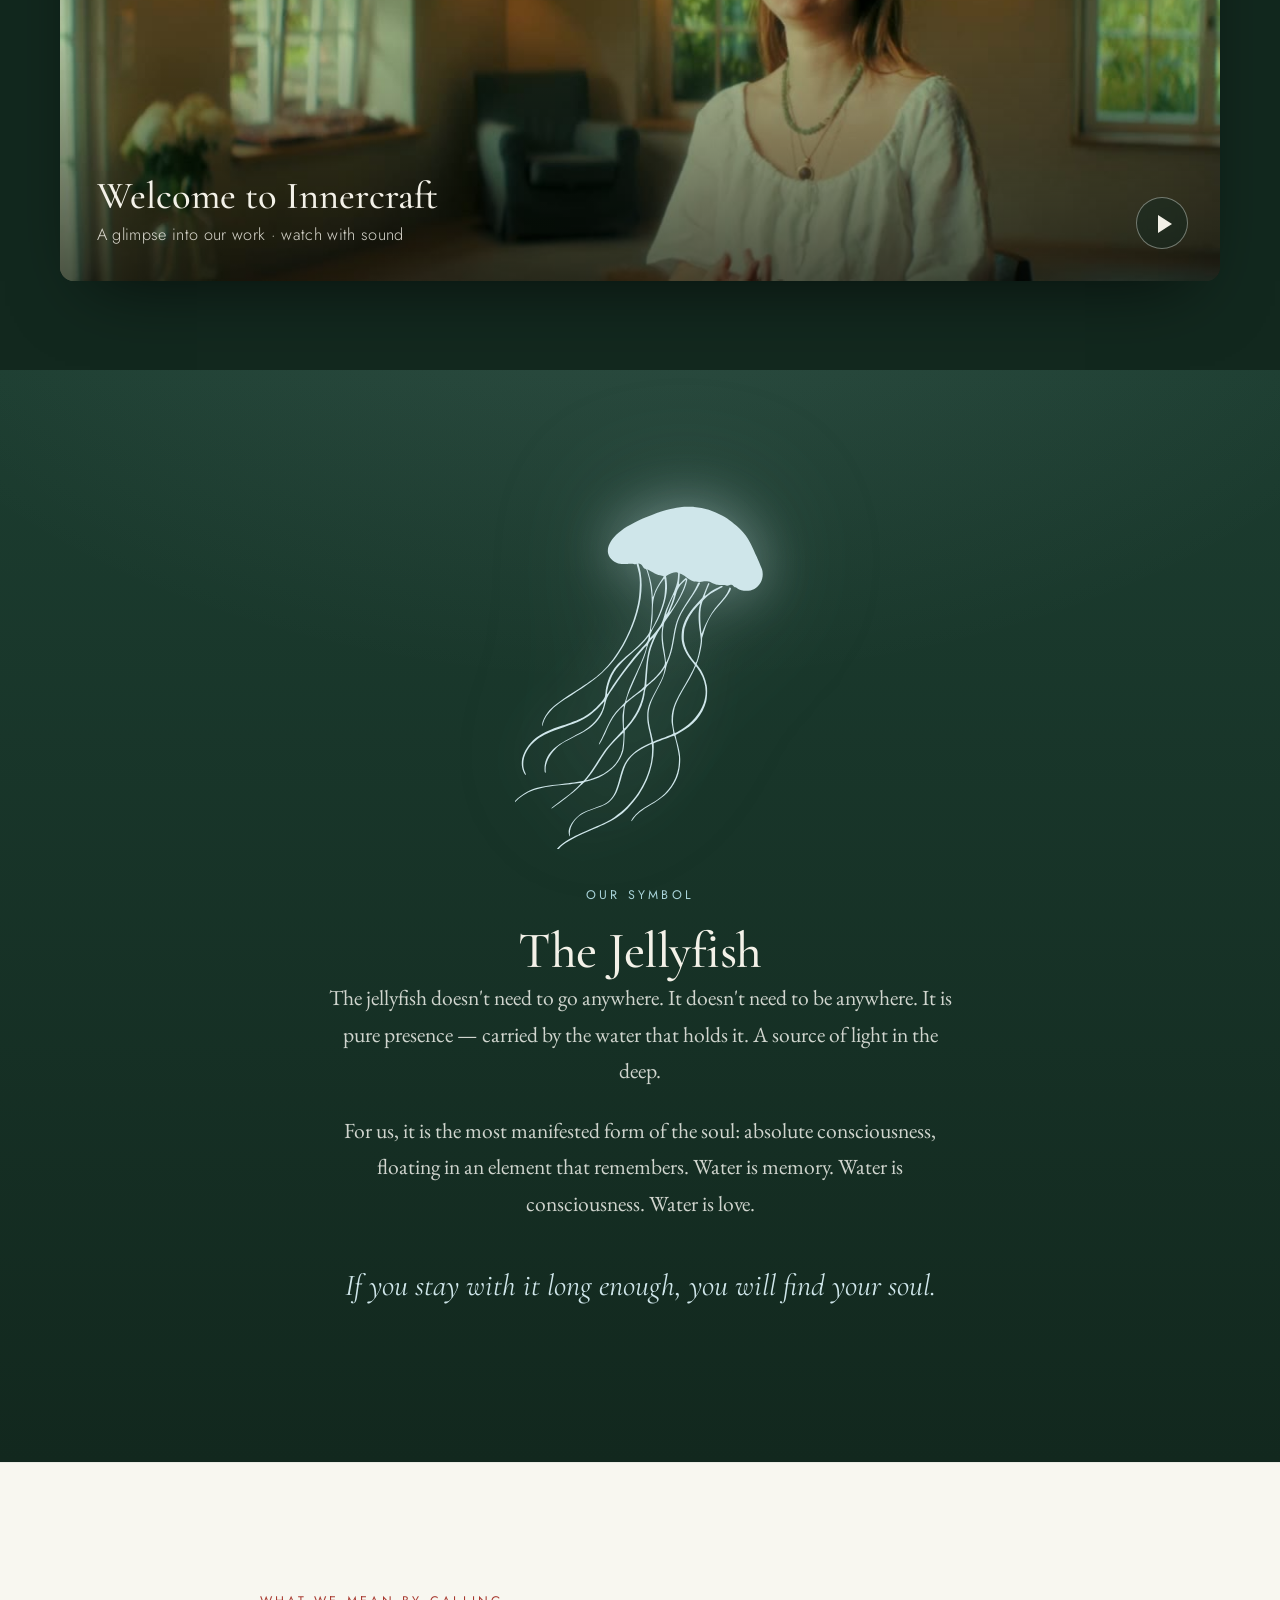
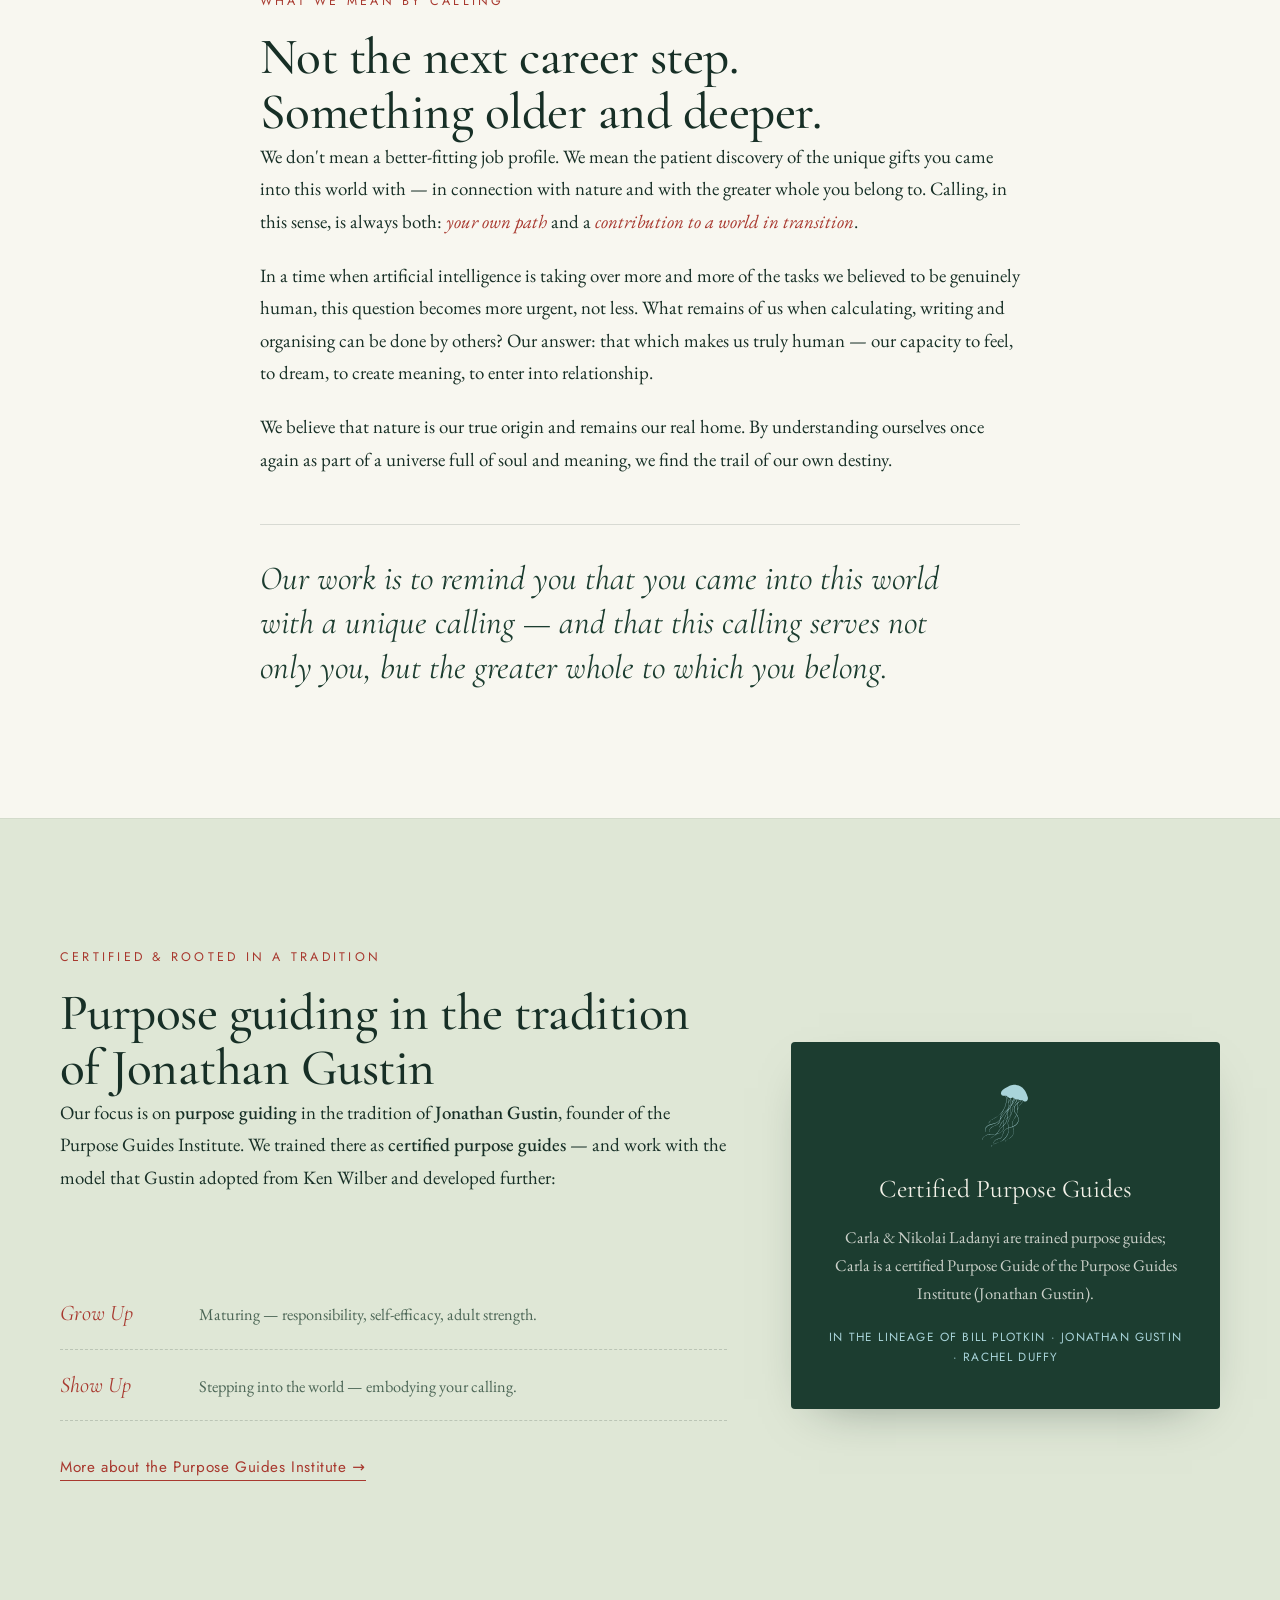
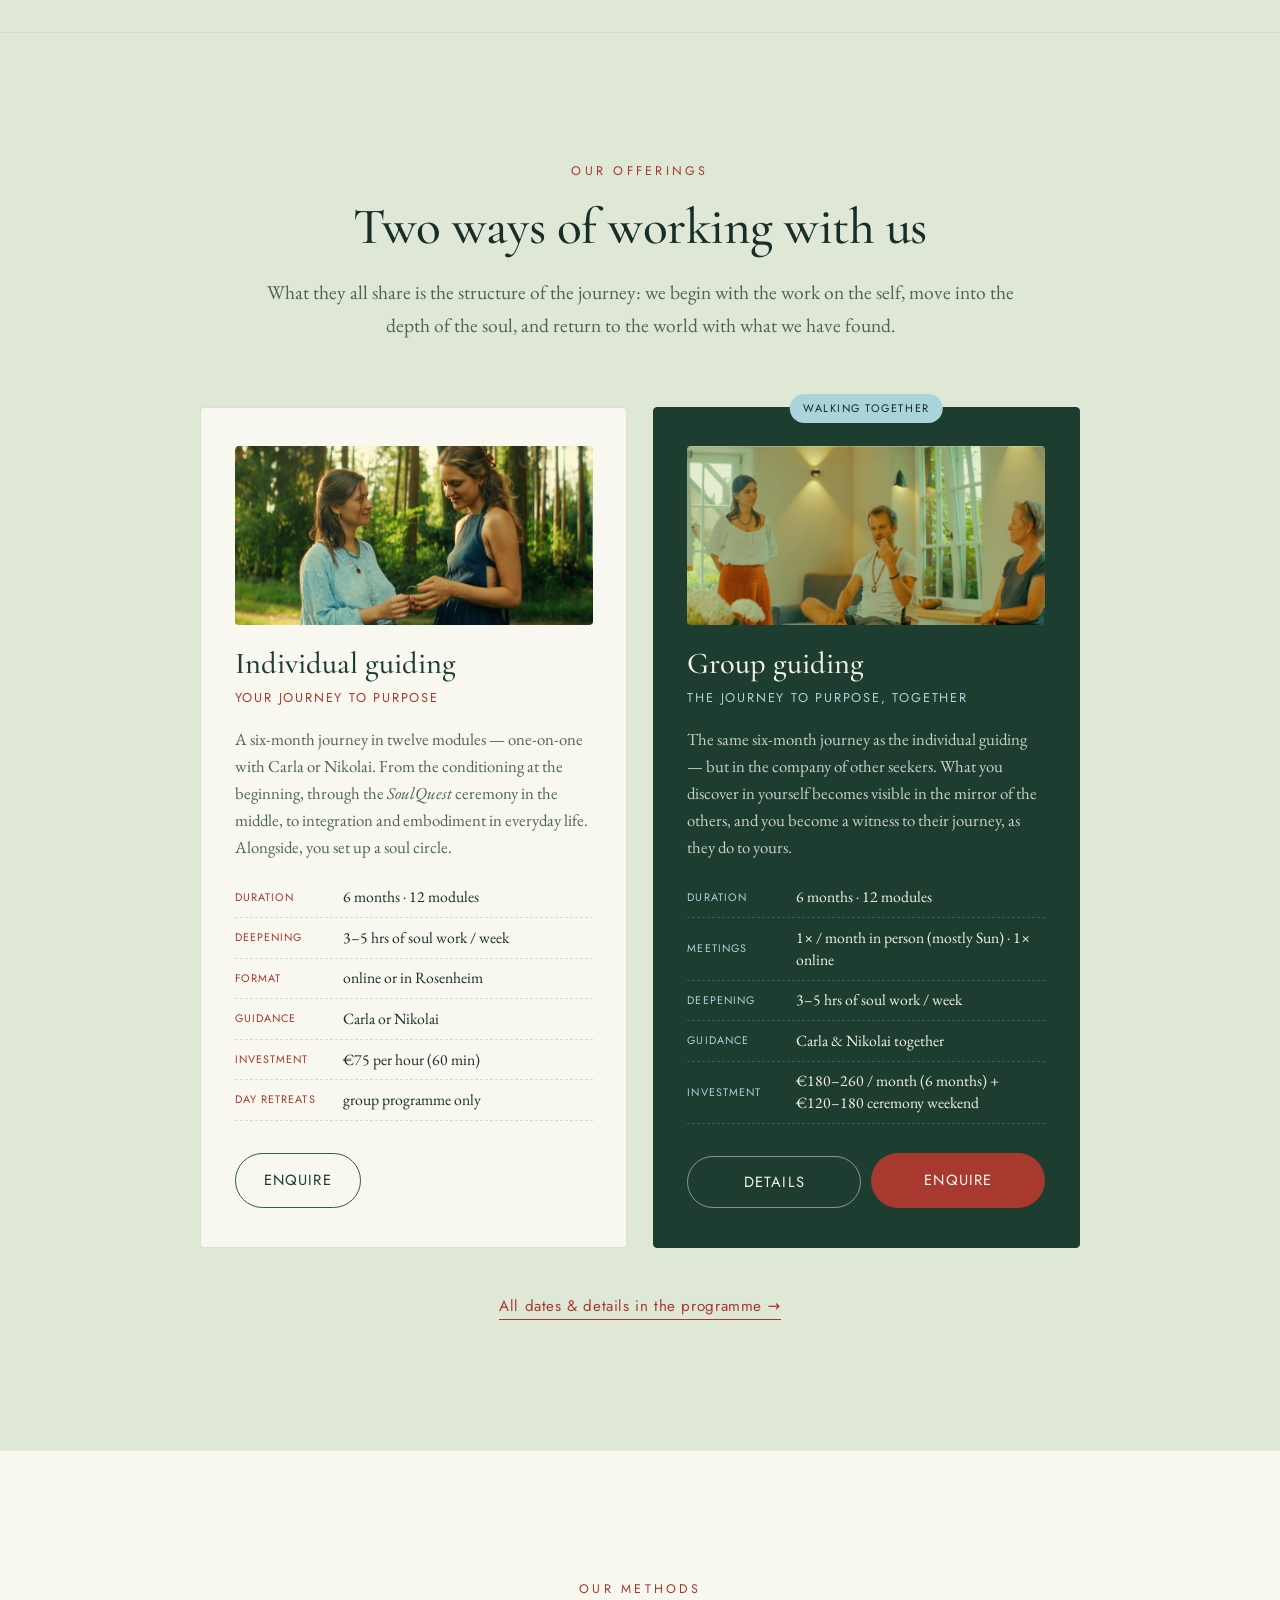
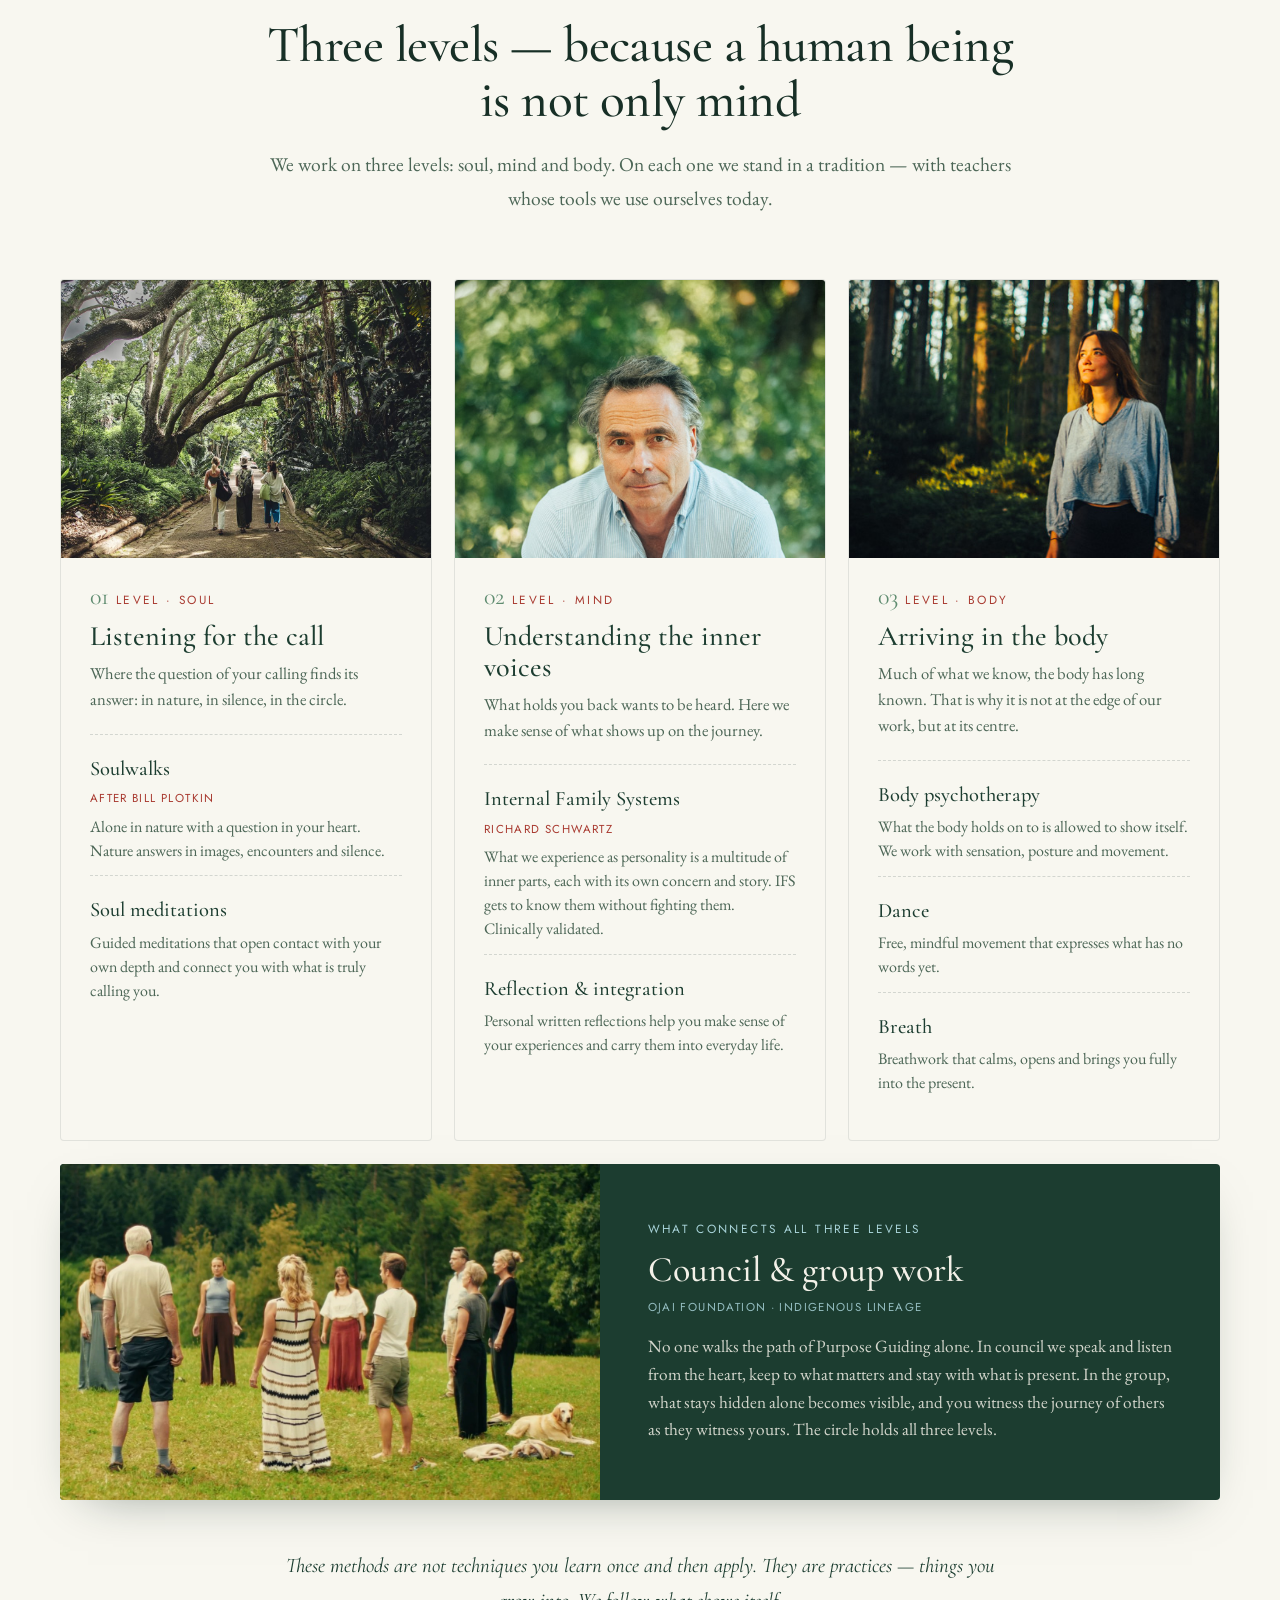
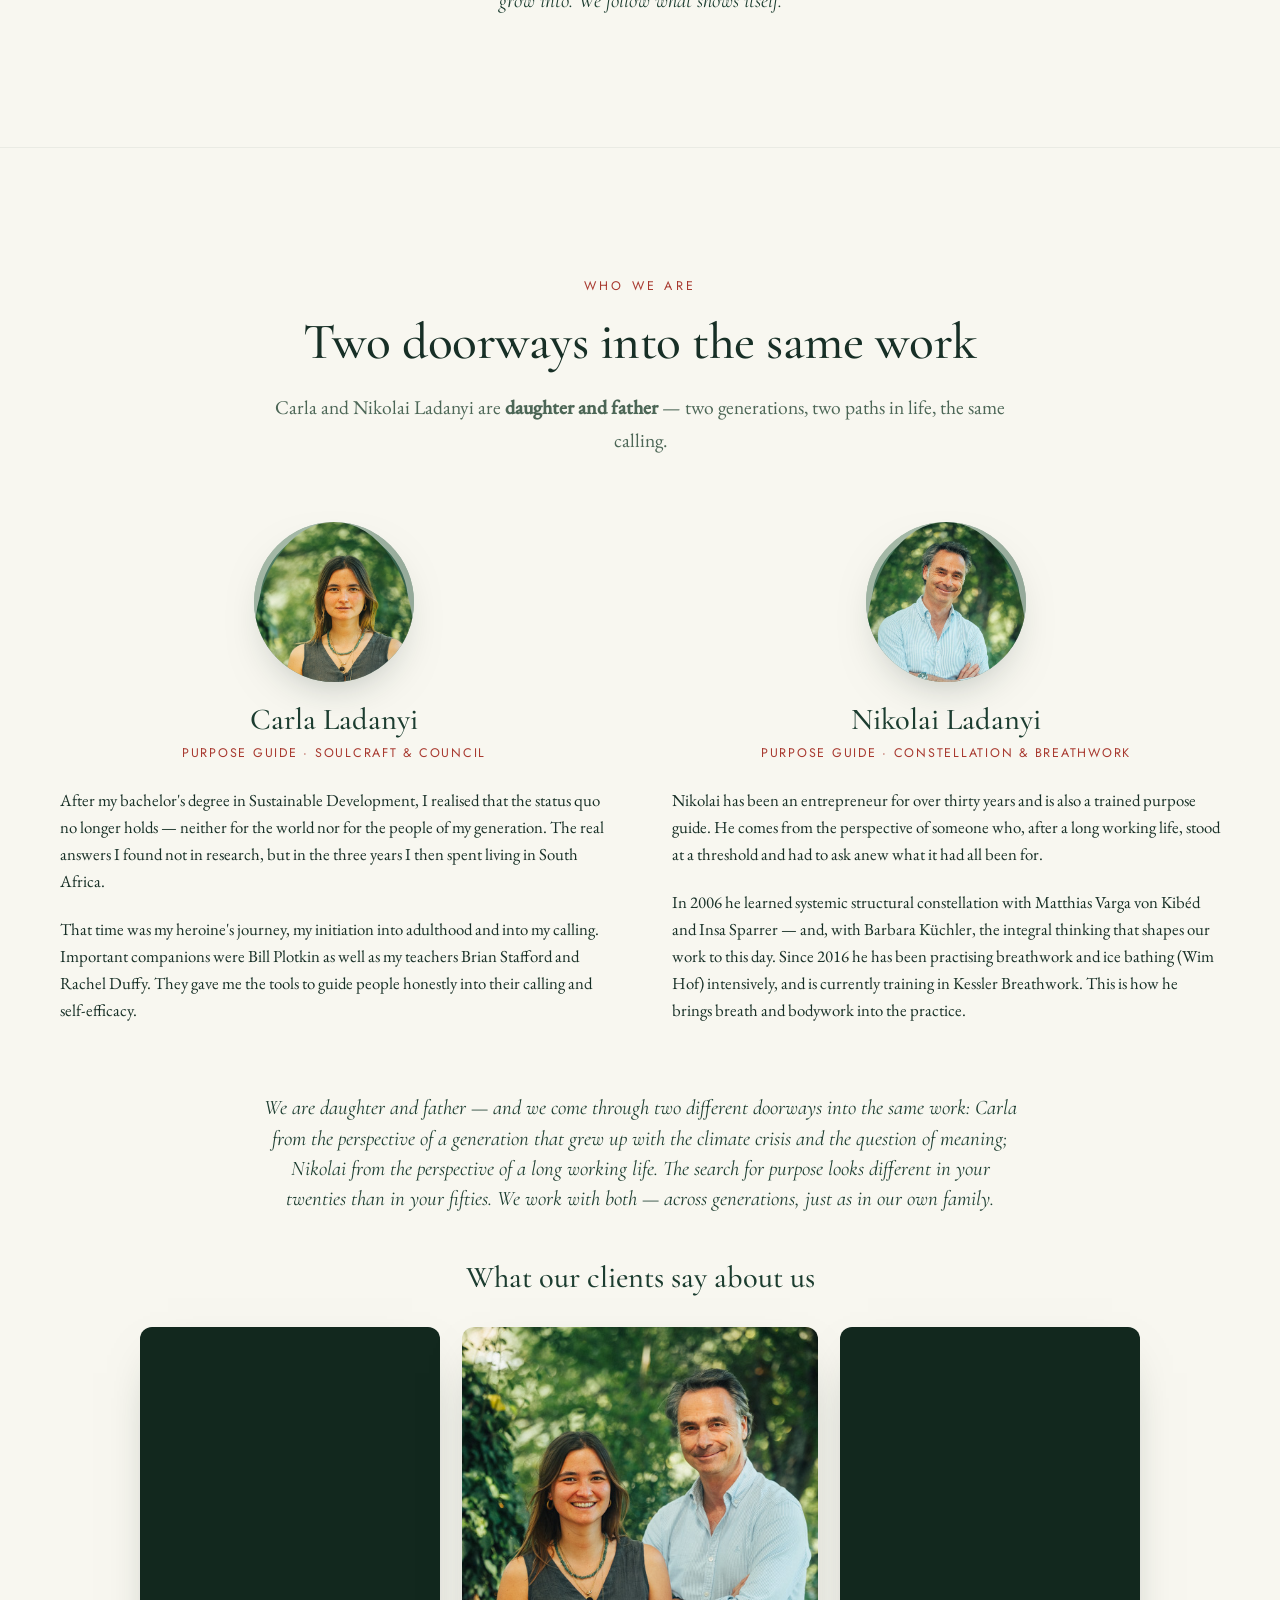
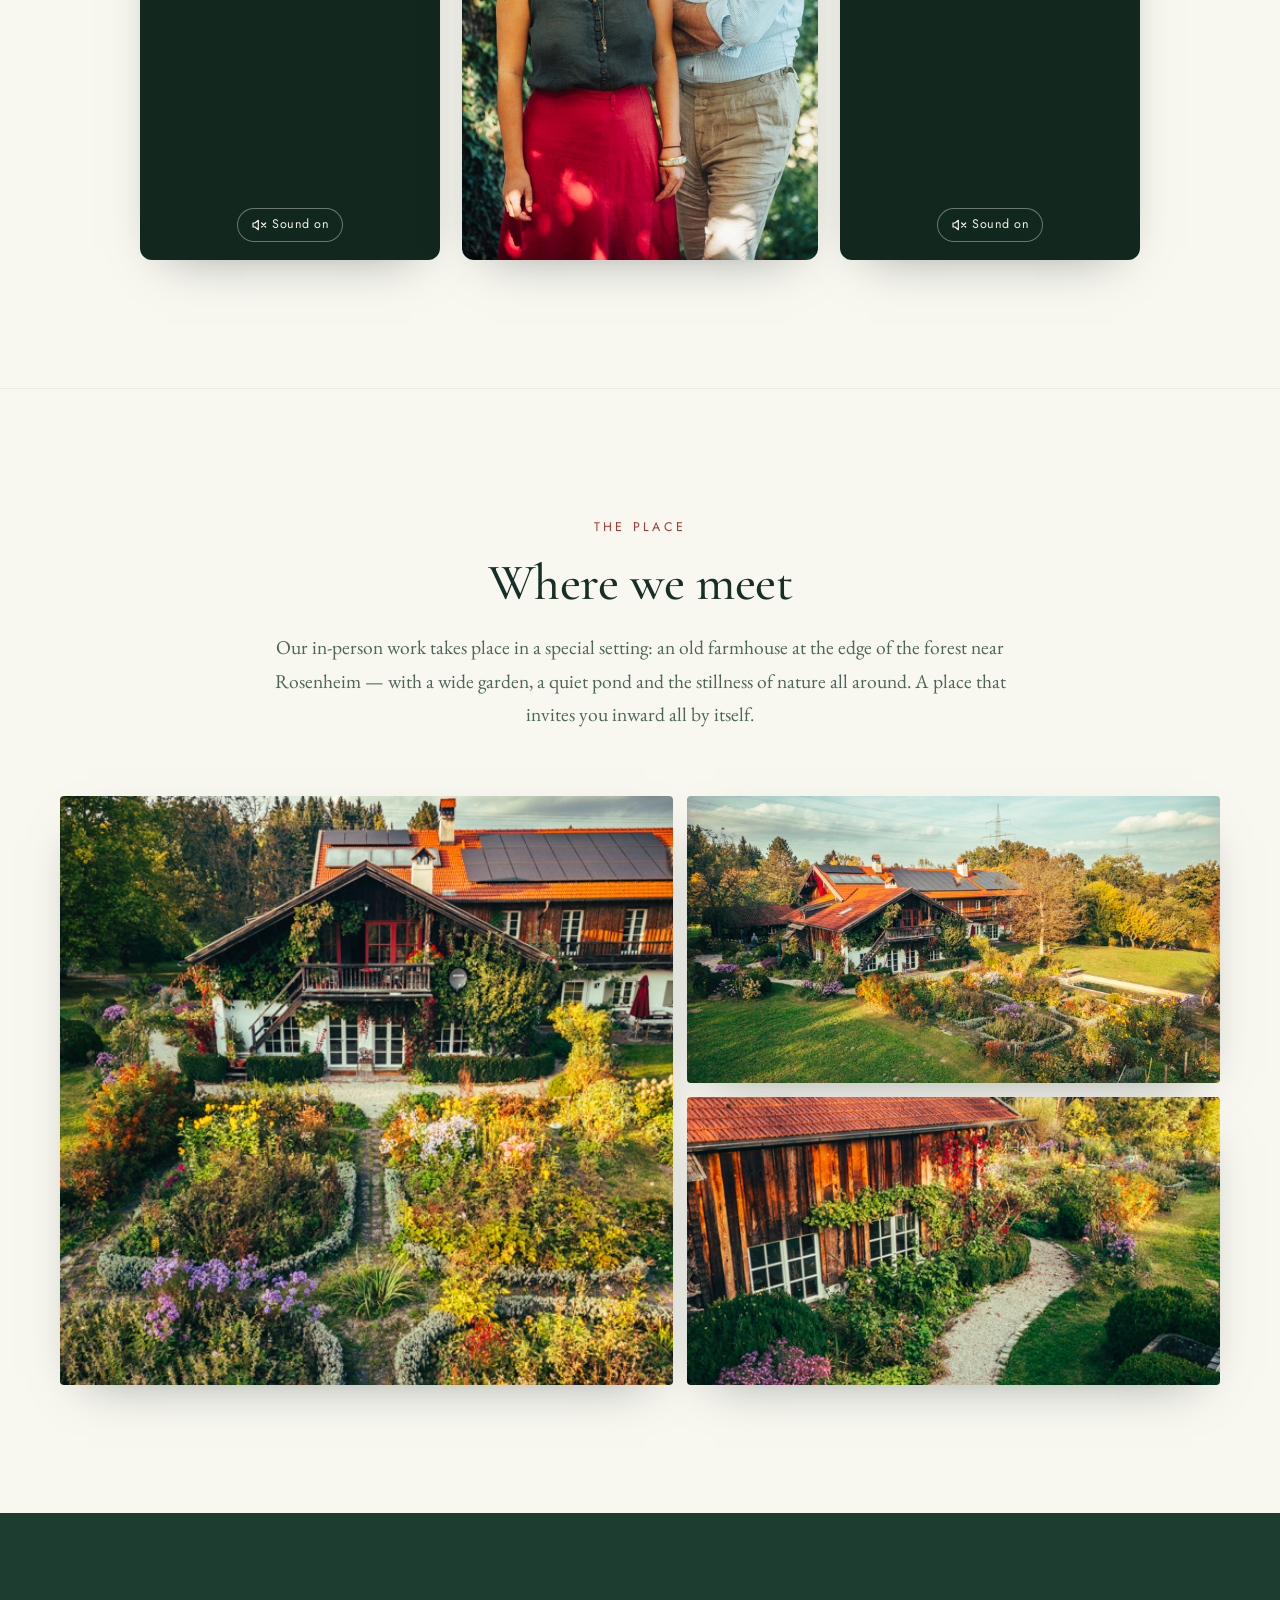
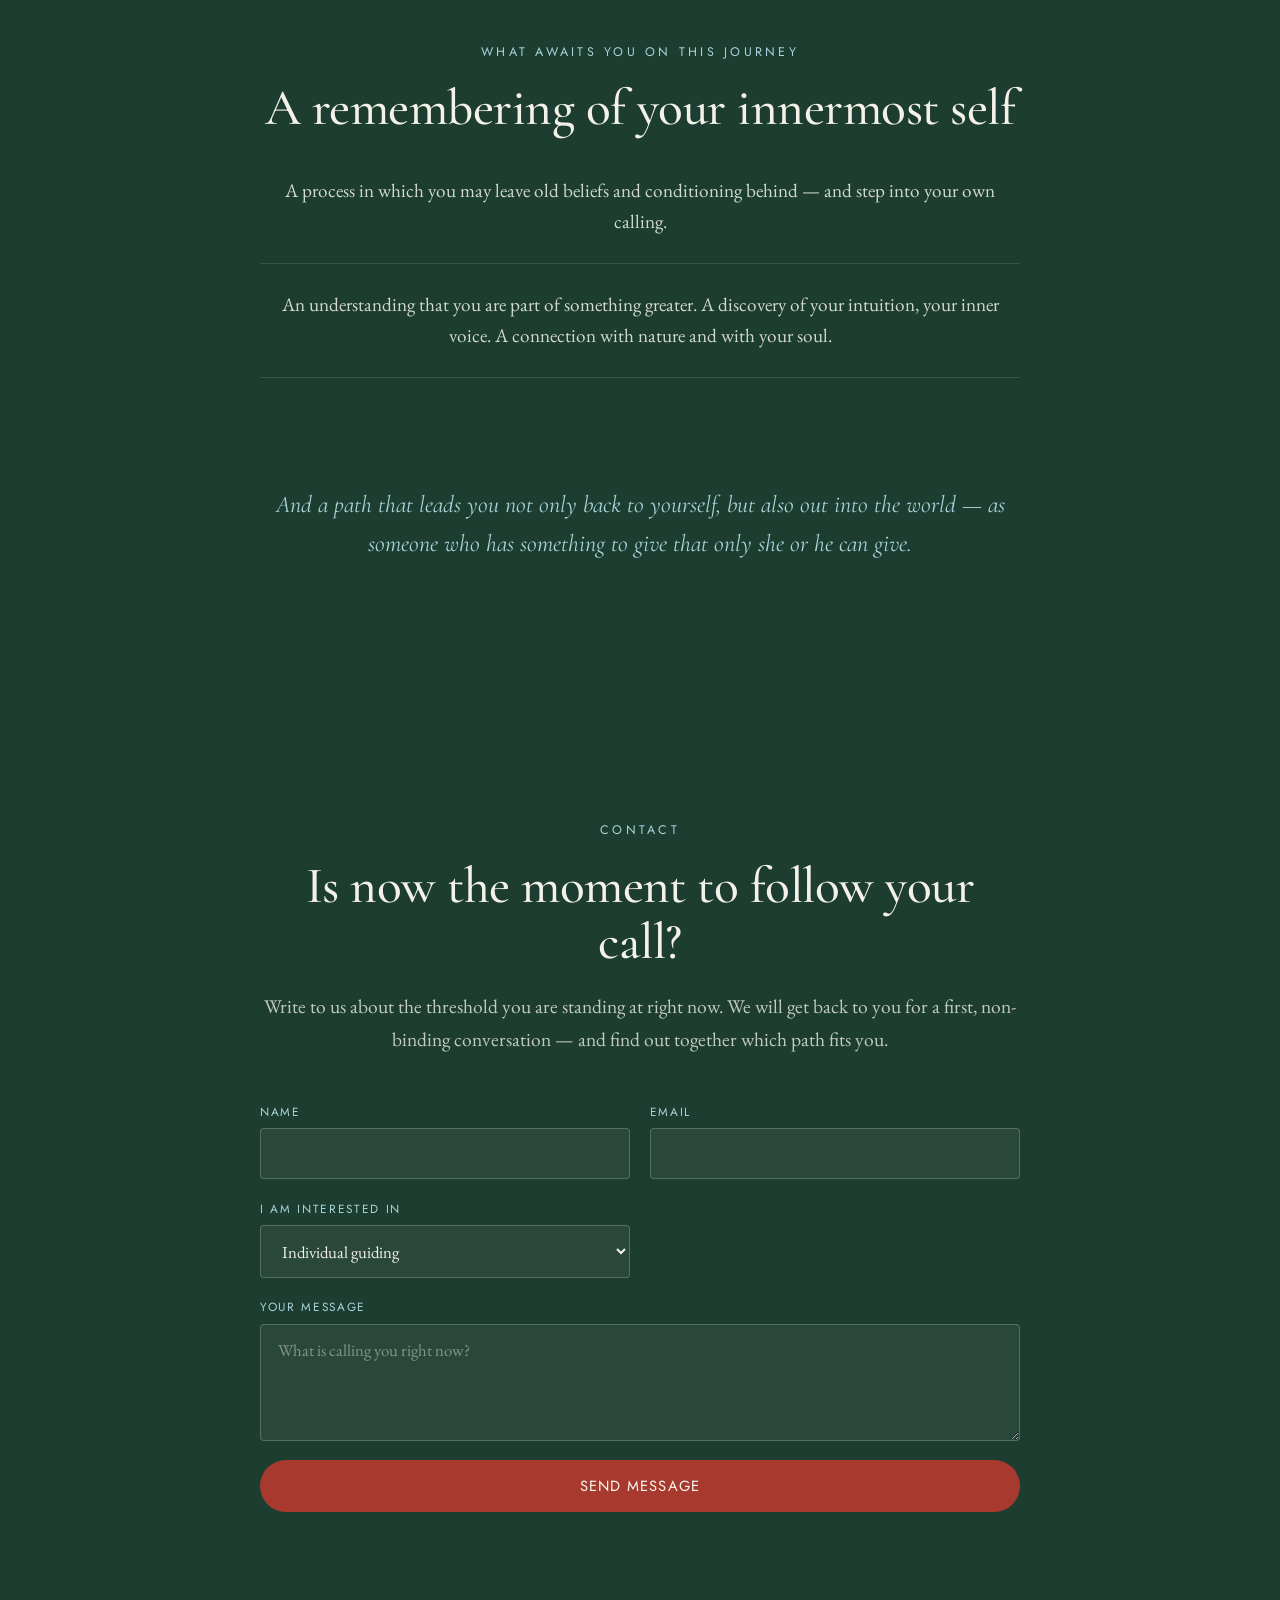
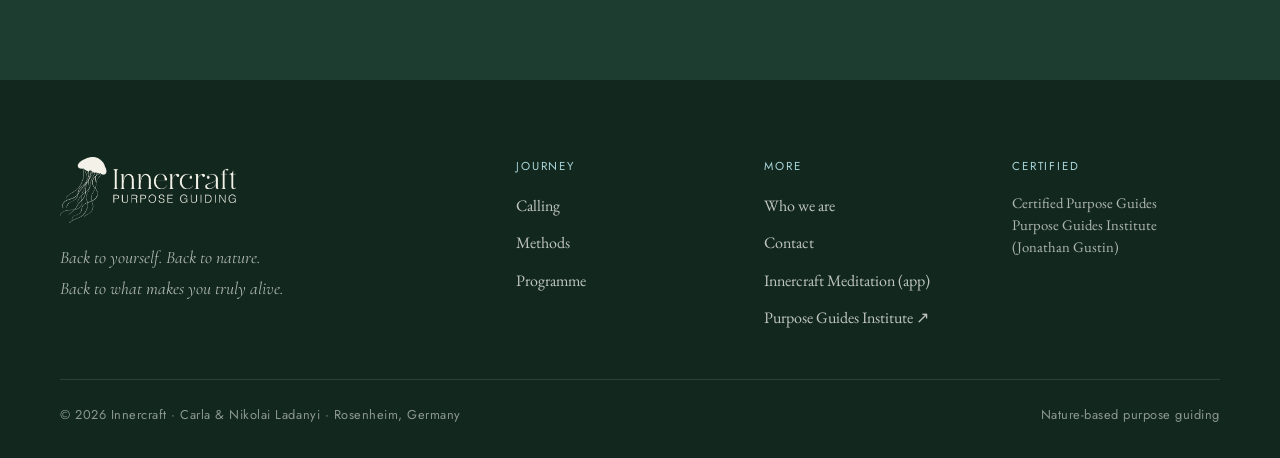
==== commit cb52d29b: "Preis: Einzelstunde aus „Im Preis enthalten“ entfernt, „SoulQuest-Zeremonie“ Co-Authored-By: Claude " ====
--- a/index.html
+++ b/index.html
@@ -734,13 +734,12 @@
           <p class="price-scale">Innerhalb dieser Spanne wählst du den Beitrag, der zu deinen Möglichkeiten passt. Mit dem Höchstbeitrag hilfst du uns, das Programm auch zu niedrigeren Preisen anzubieten — damit es für alle zugänglich ist.</p>
           <p class="price-incl-head">Im Preis enthalten</p>
           <ul class="price-incl">
-            <li>eine persönliche Einzelstunde (60 Minuten)</li>
             <li>jeden Monat ein ganzer Tag gemeinsam als Gruppe — ein Tagesretreat von rund 8 Stunden, inklusive Mittagessen</li>
             <li>ein monatlicher Online-Check-in in der Gruppe</li>
             <li>nach jedem Workshop ein persönlicher Einzel-Check-in per Zoom</li>
             <li>zweimal im Monat persönliche schriftliche Reflexionen</li>
             <li>naturbasierte Übungen, Lektüre und aufgezeichnete Übungen für zwischendurch</li>
-            <li>die SoulQuest: ein Solo-Naturerlebnis von Sonnenaufgang bis Sonnenuntergang</li>
+            <li>die SoulQuest-Zeremonie: ein Solo-Naturerlebnis von Sonnenaufgang bis Sonnenuntergang</li>
           </ul>
           <p class="price-note">Ist der Betrag für dich gerade zu hoch? Dann melde dich gern persönlich bei uns — gemeinsam finden wir eine Ratenzahlung, die zu dir passt.</p>
         </div>
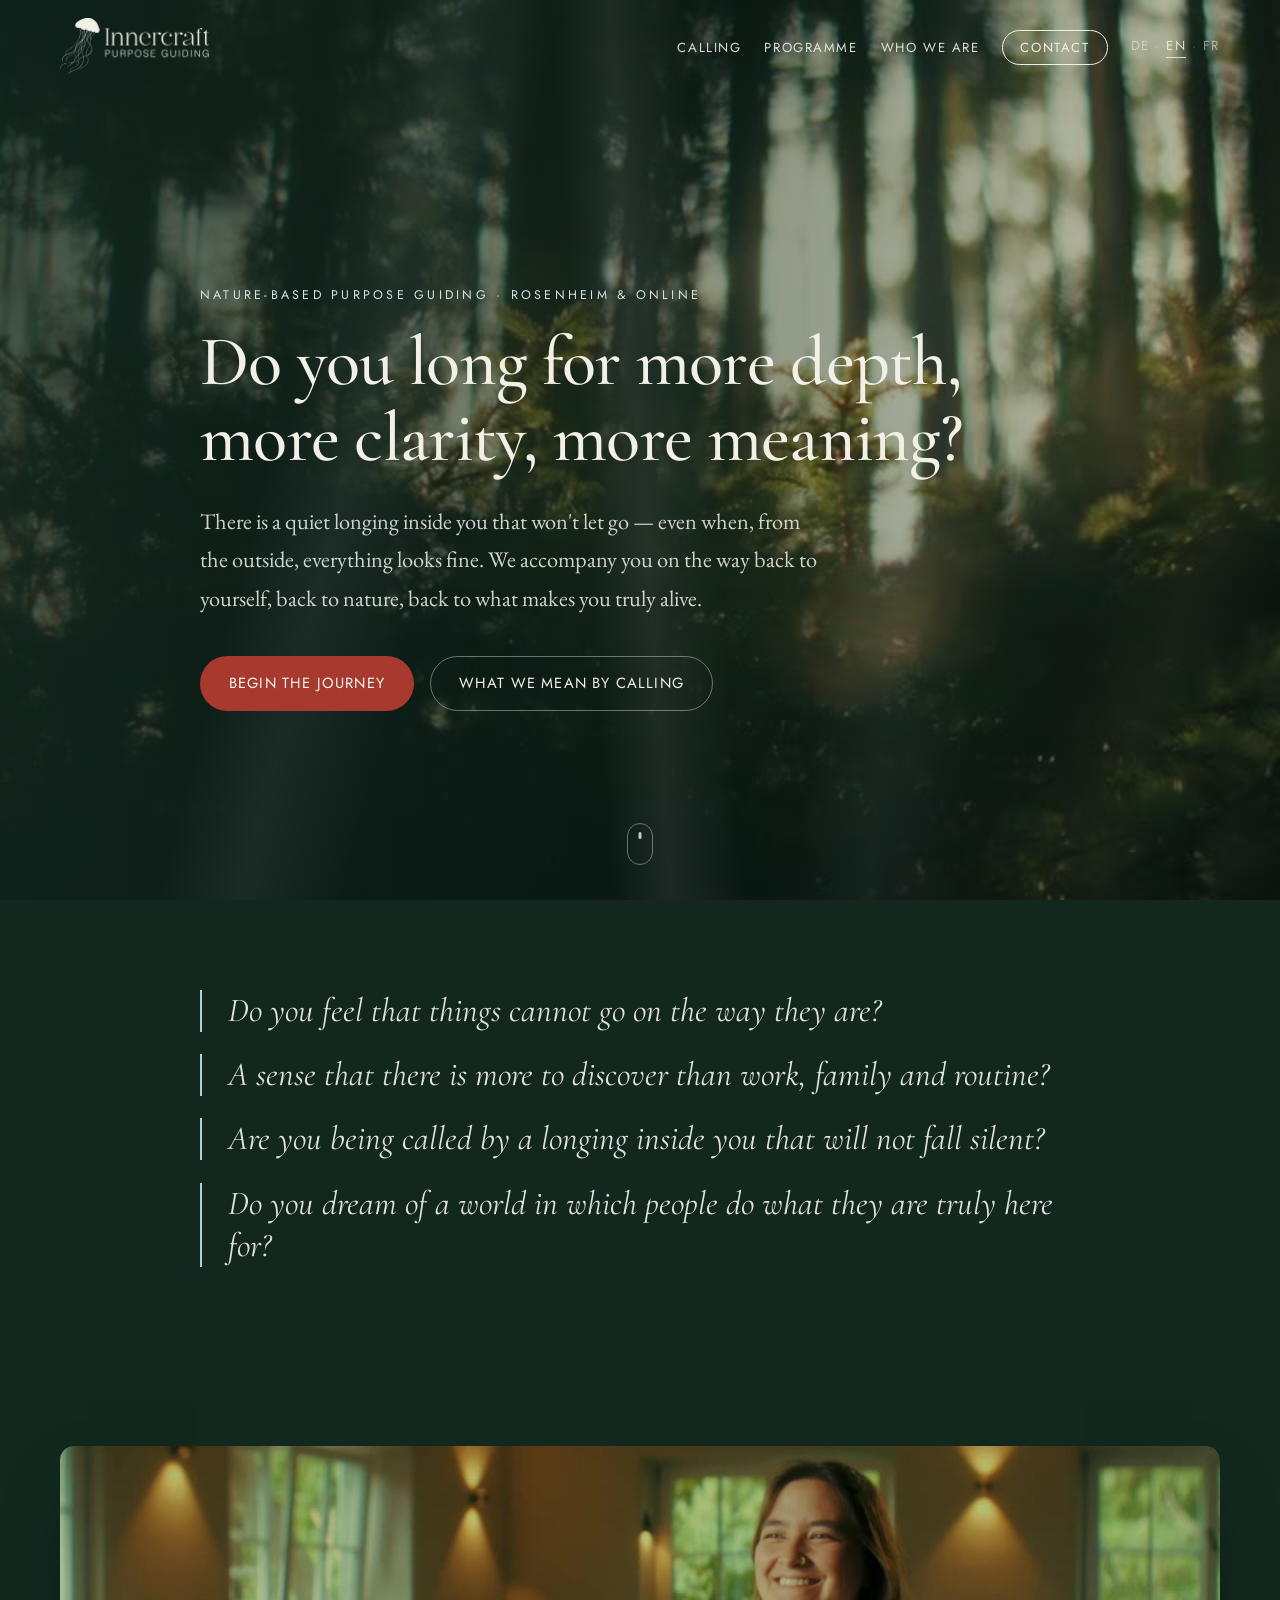
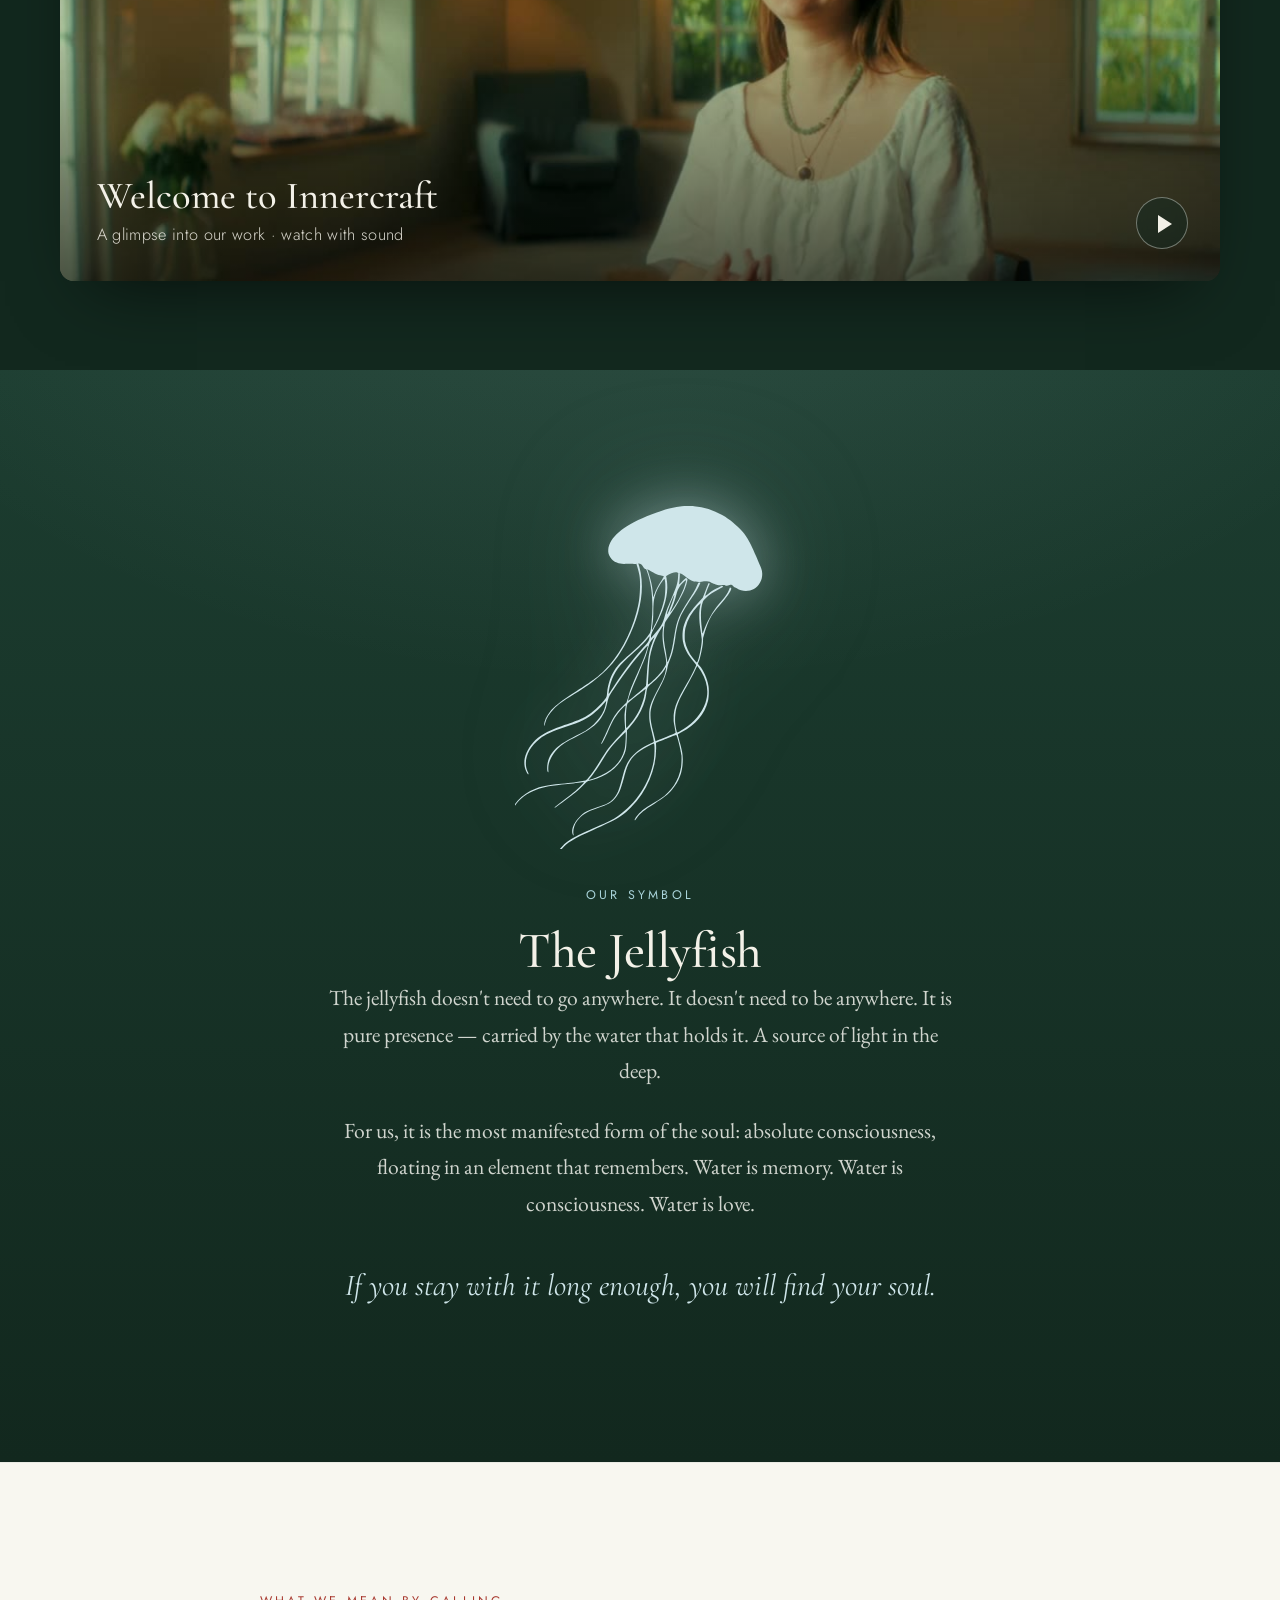
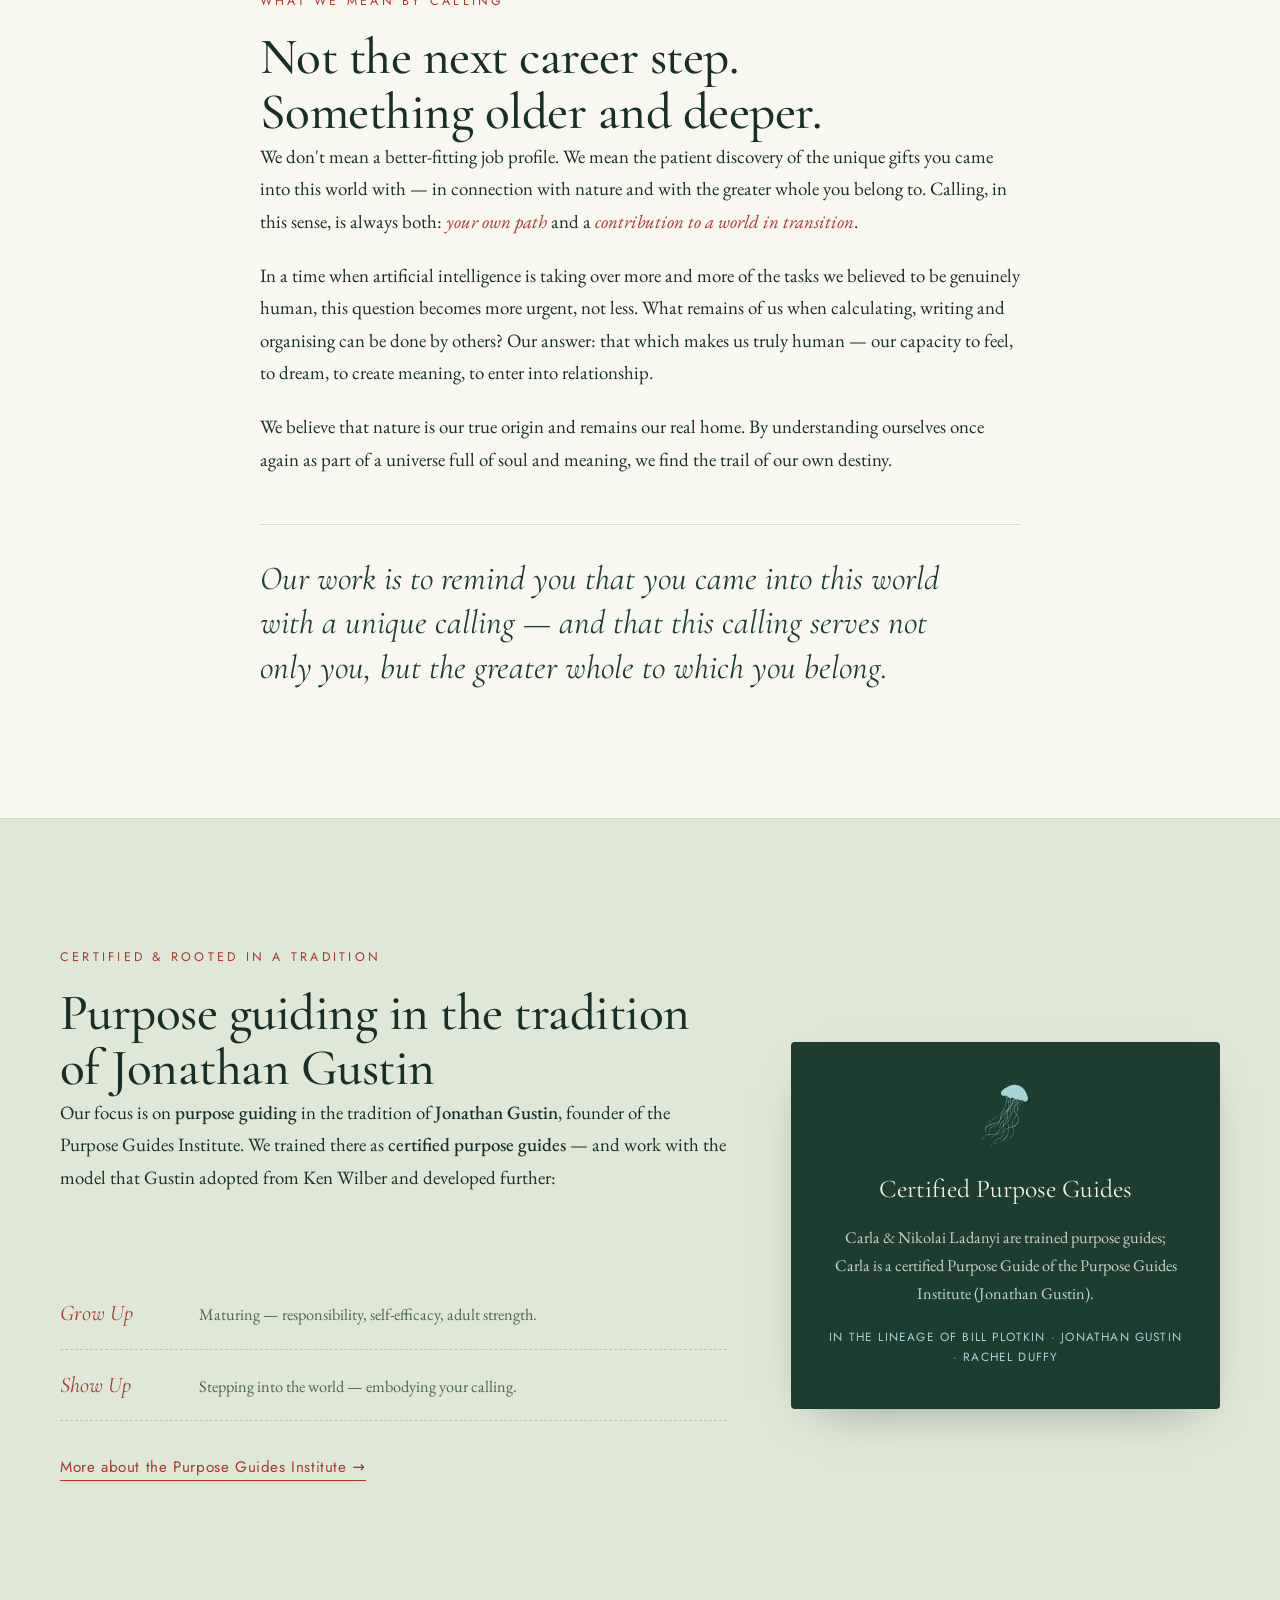
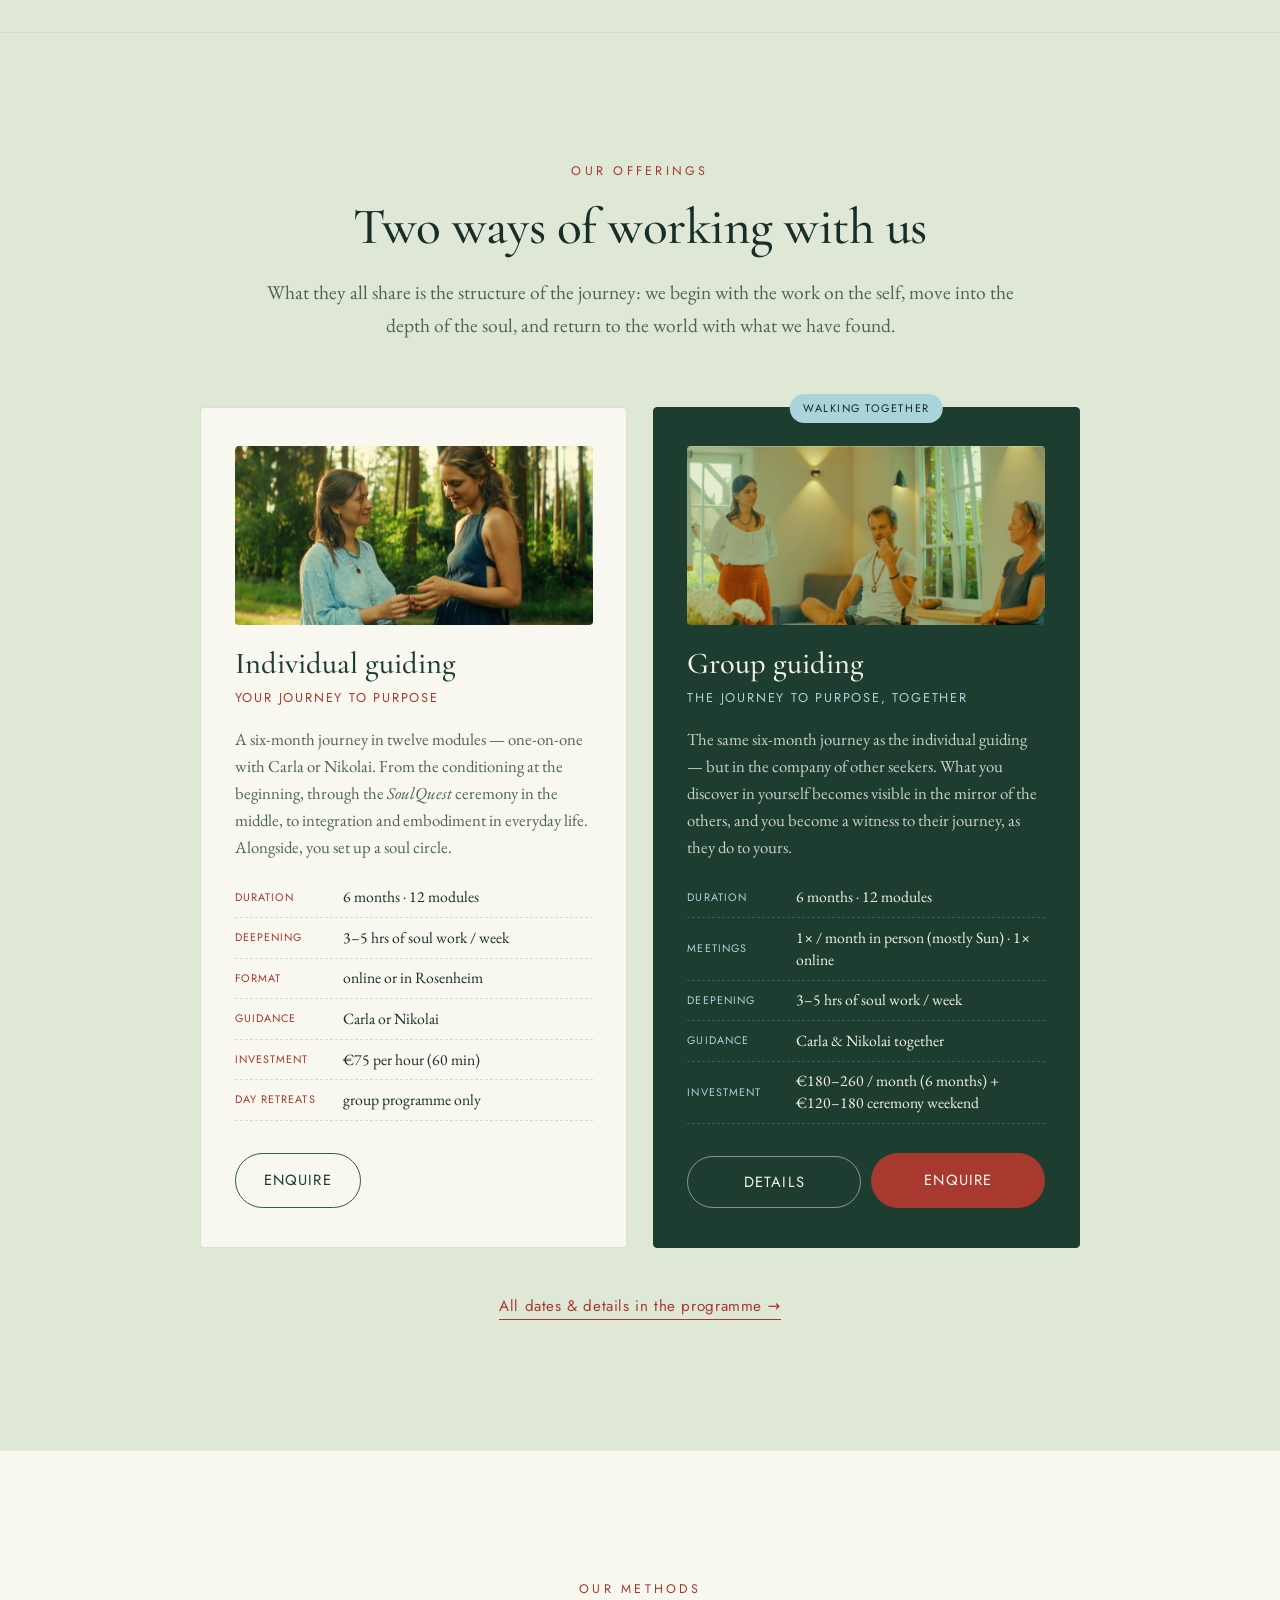
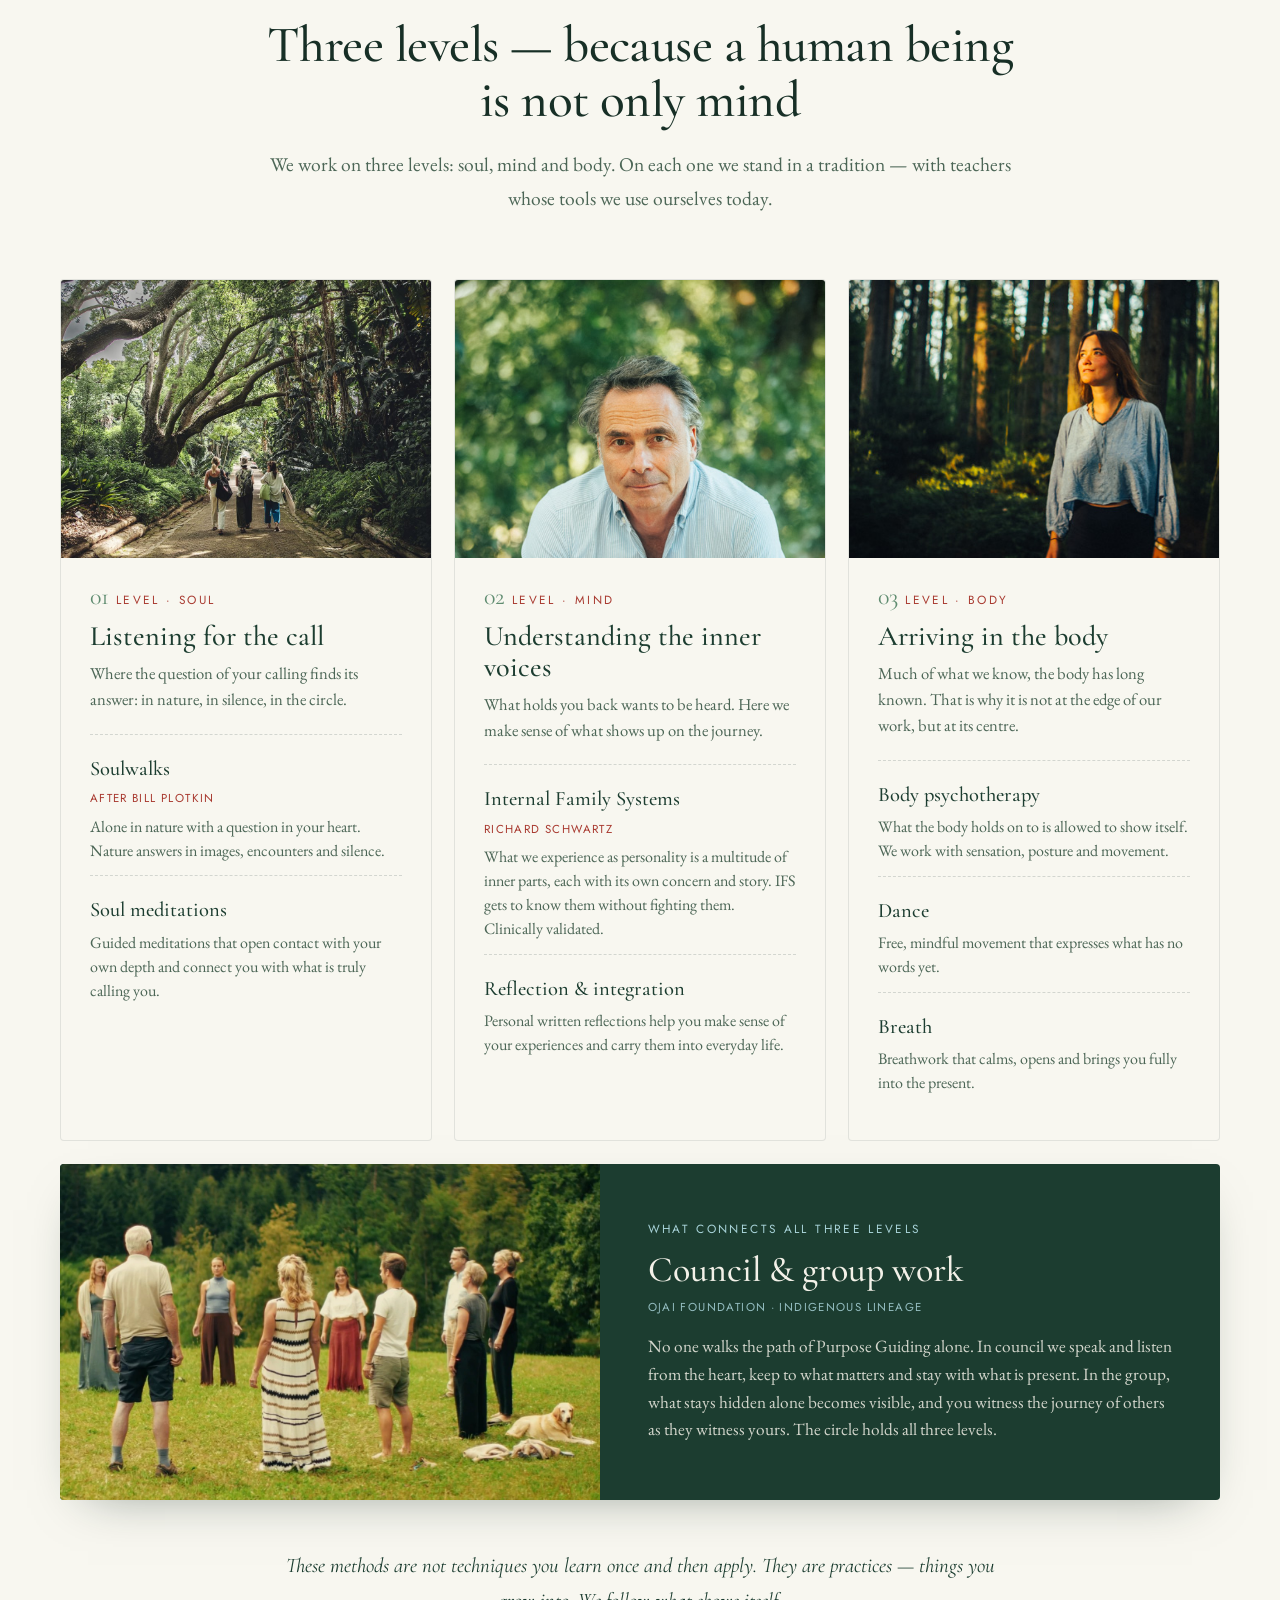
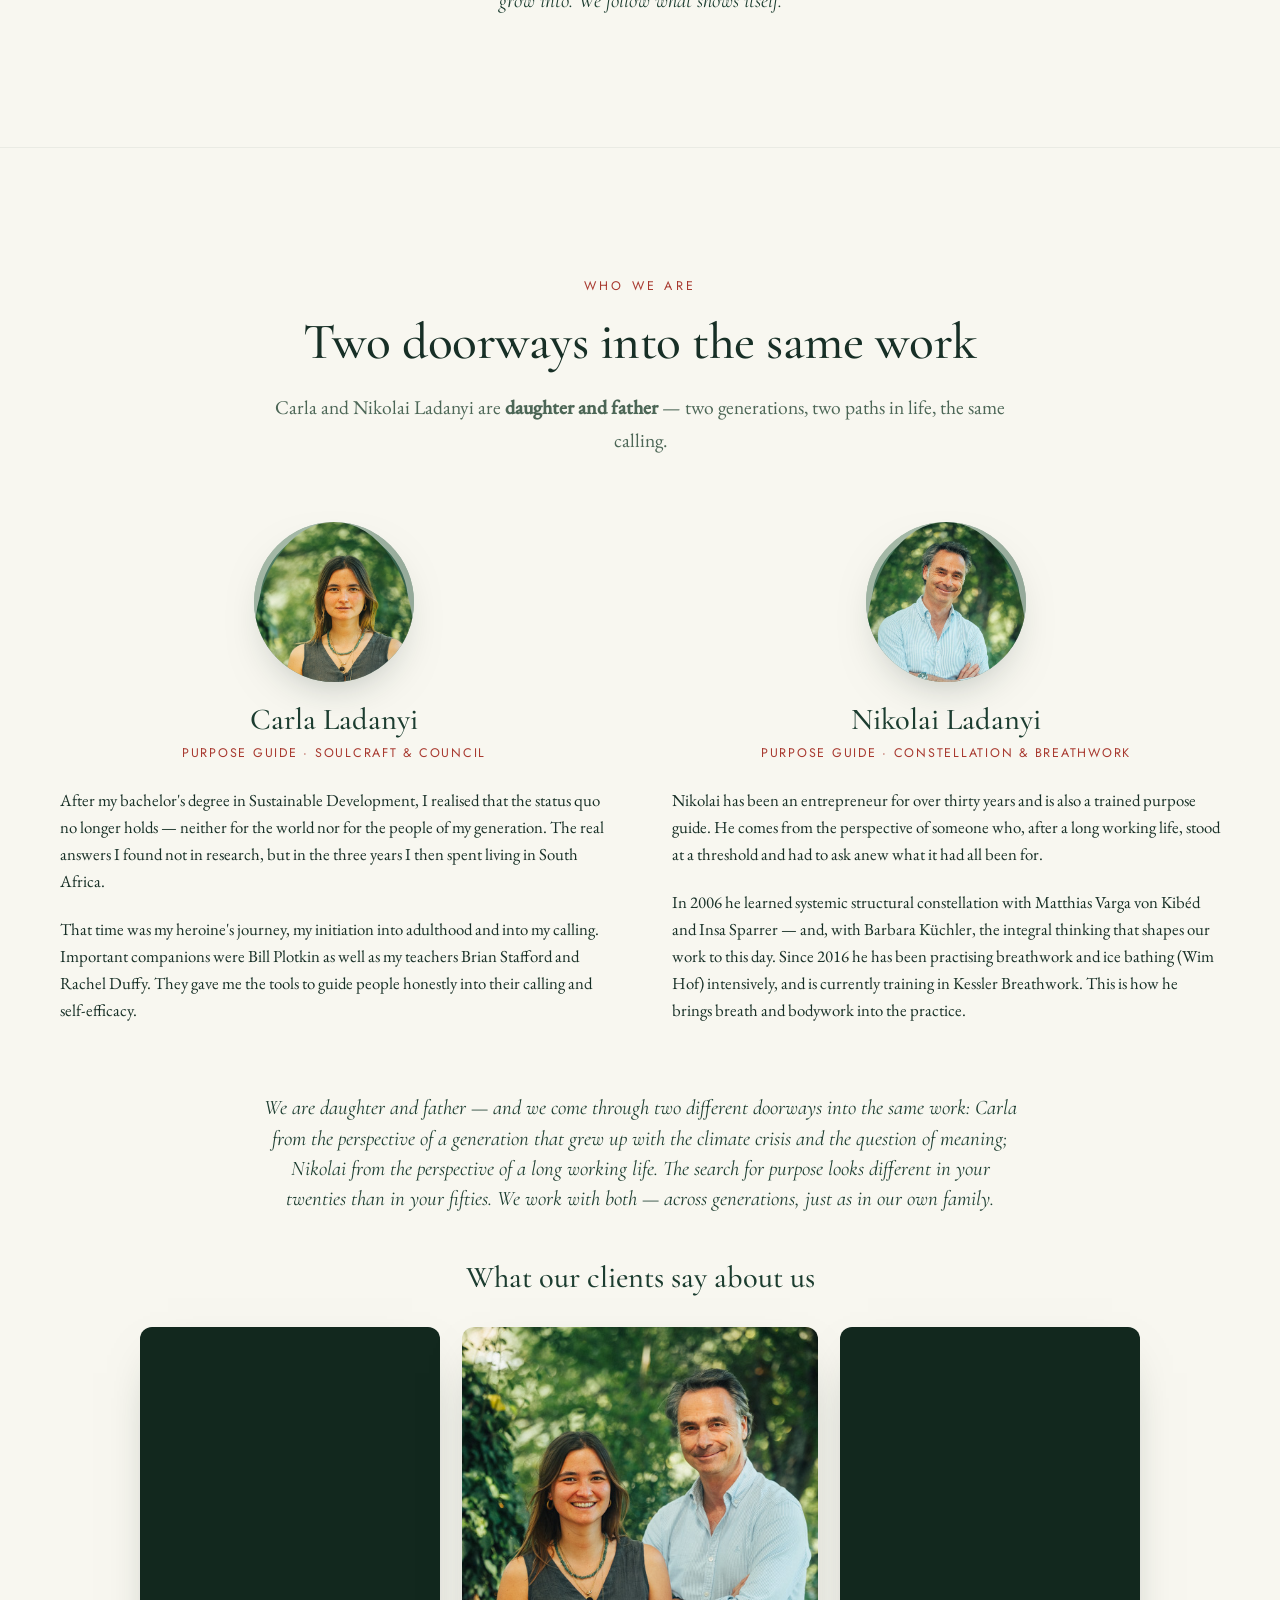
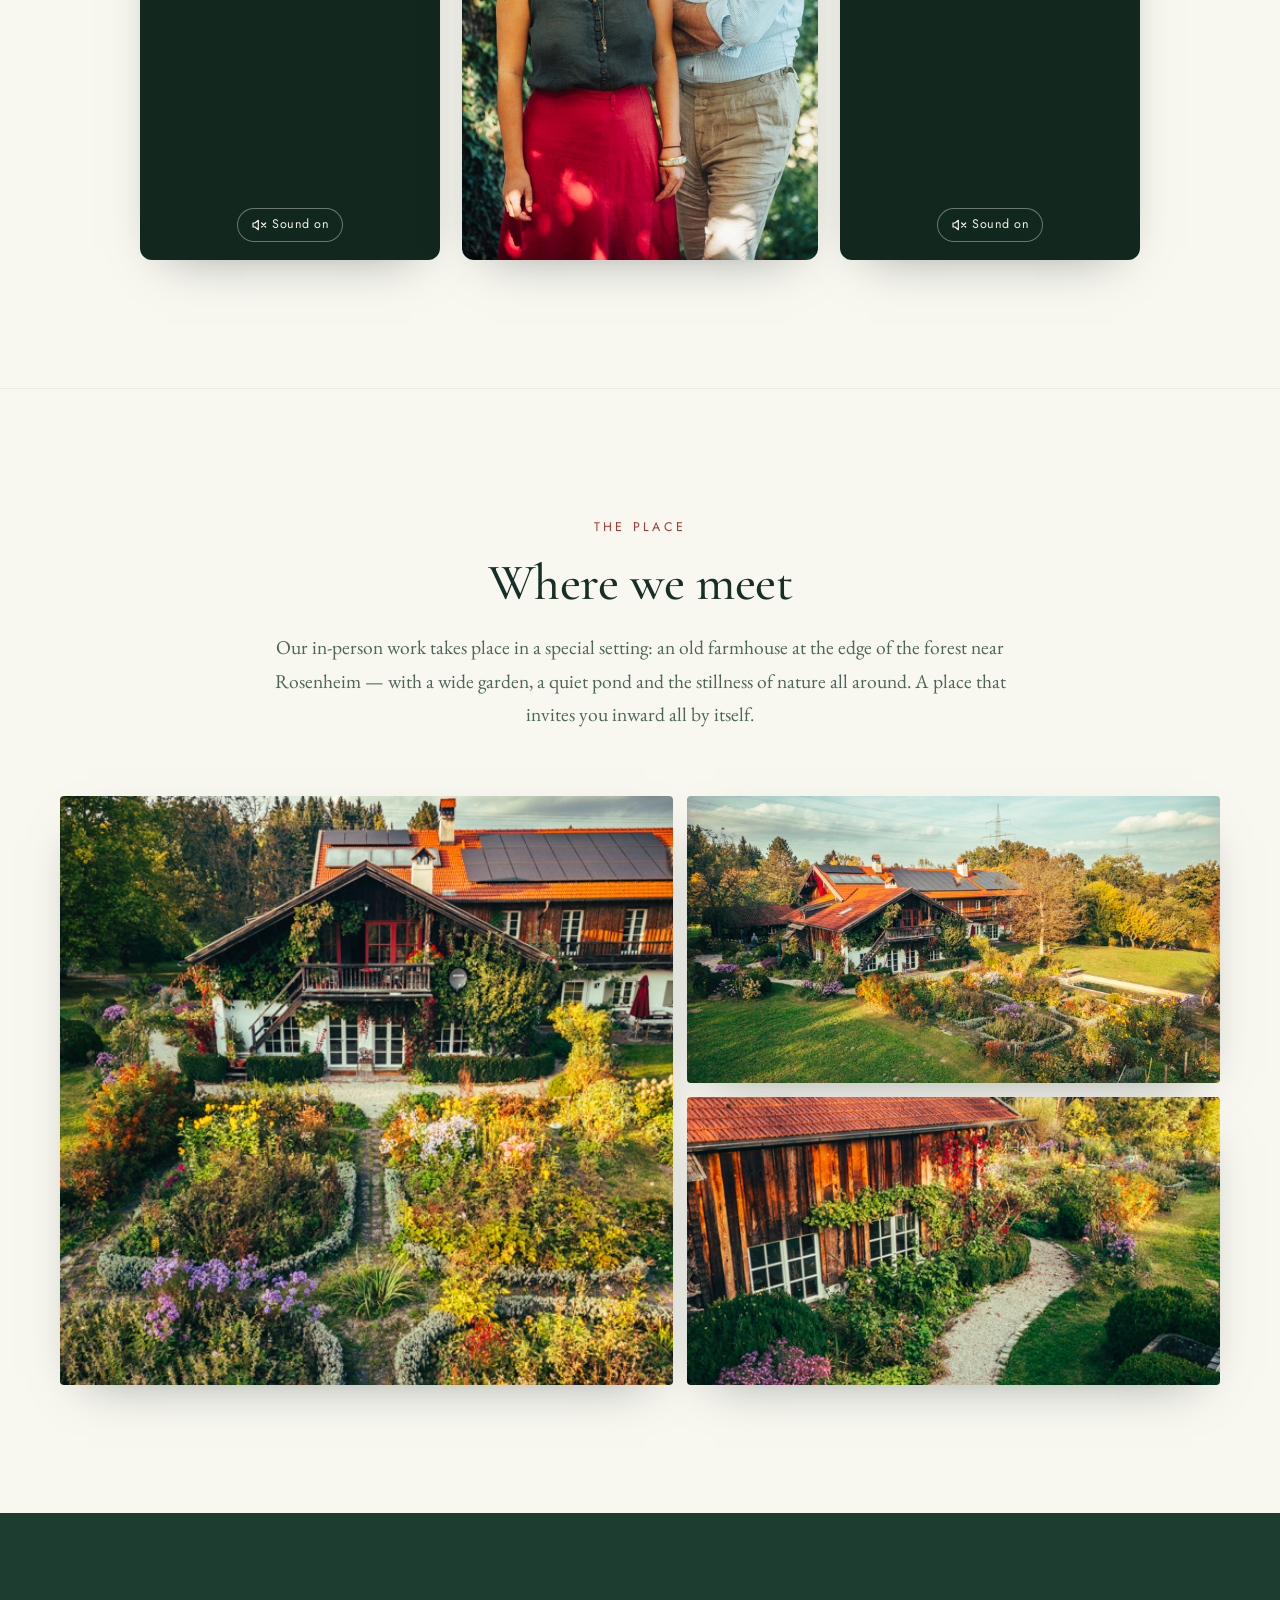
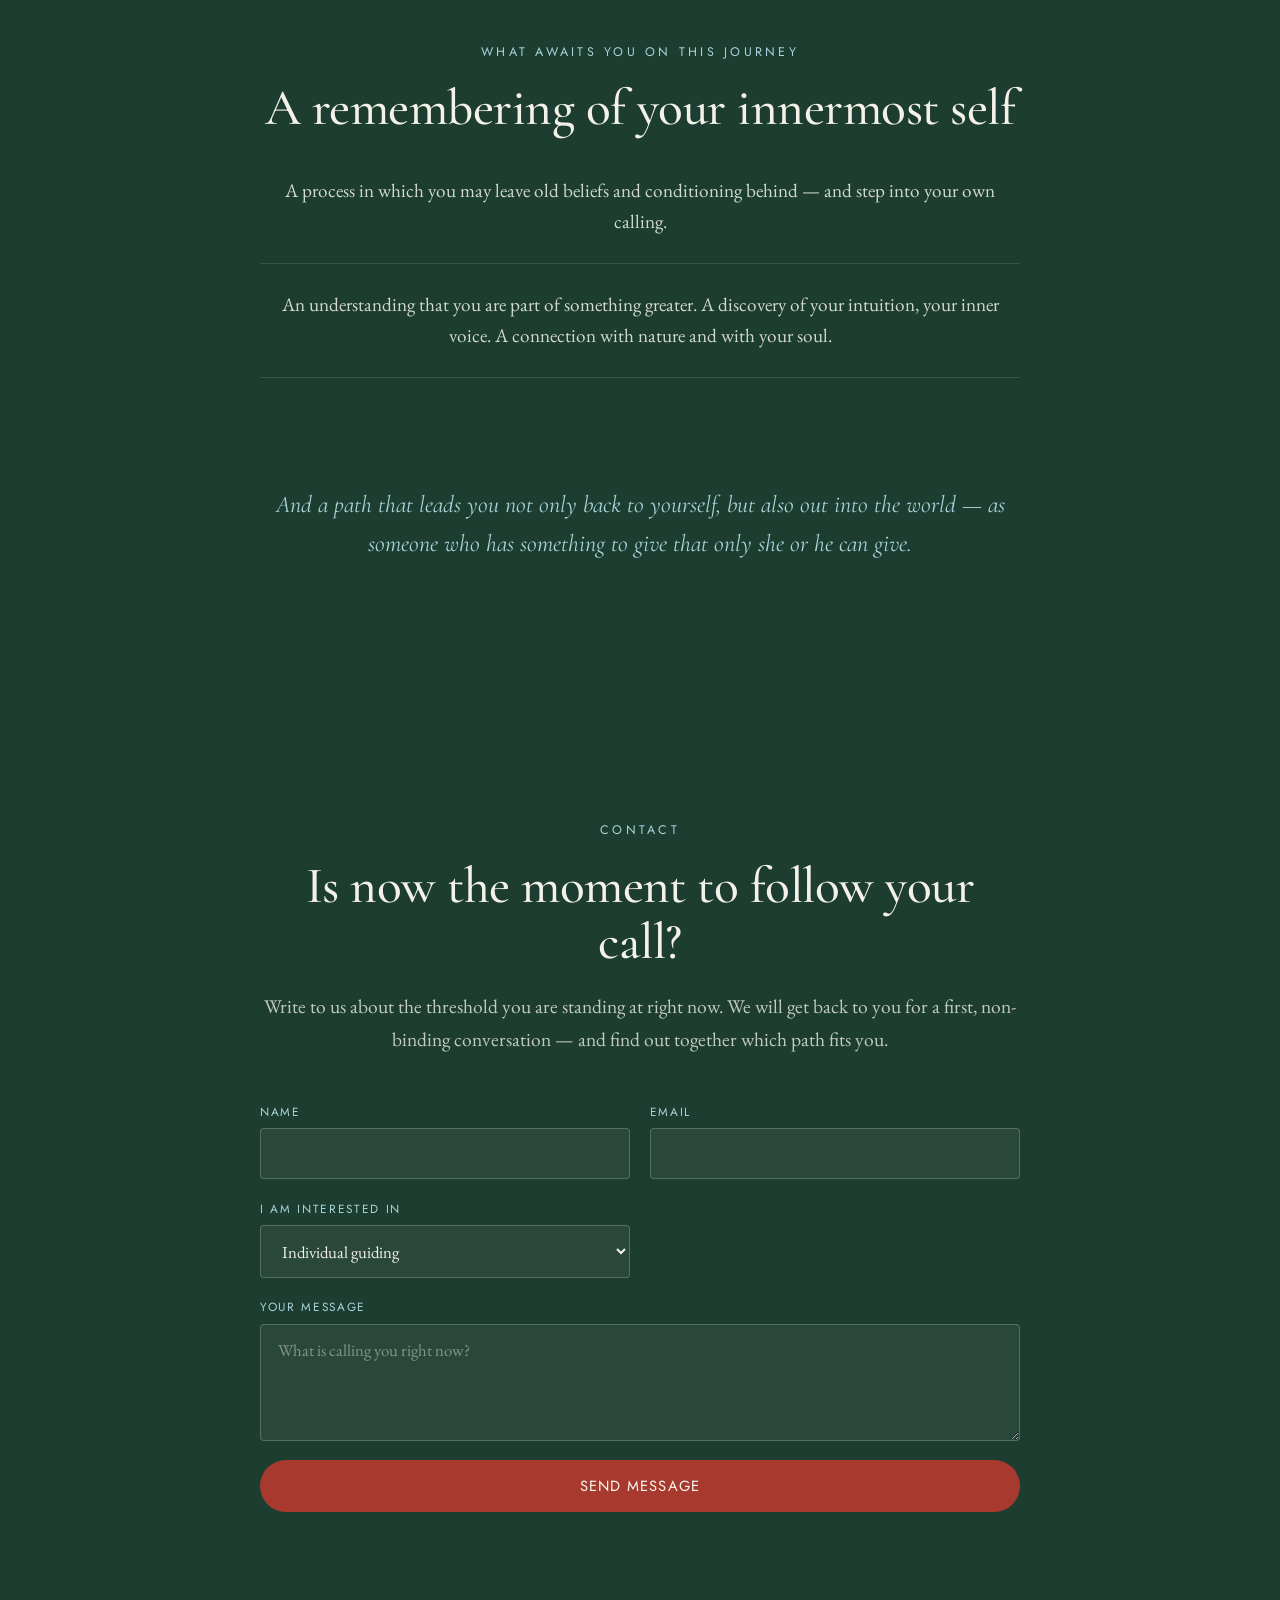
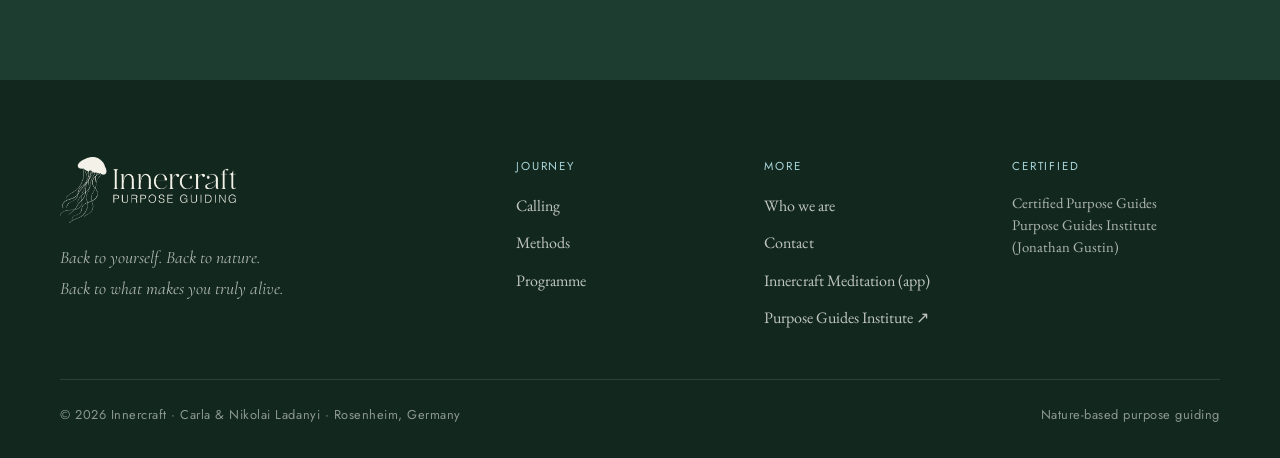
==== commit b9279186: "Preis: Wertschätzung 1.200–1.740 € als Einmalzahlung Co-Authored-By: Claude Opus 5.5 <noreply@anthro" ====
--- a/index.html
+++ b/index.html
@@ -729,8 +729,8 @@
         <h3 class="modal-subhead">Investition</h3>
         <div class="price-card">
           <p class="price-big"><span class="price-amount">180 – 260 €</span> <span class="price-per">pro Monat</span></p>
-          <p class="price-billing">für 6 Monate · als Gesamtbetrag zahlbar: 1.080 – 1.560 €</p>
-          <p class="price-extra"><strong>+ 120 – 180 €</strong> für das Schwellenzeremonie-Wochenende, inkl. Verpflegung · insgesamt 1.200 – 1.740 €</p>
+          <p class="price-billing">für 6 Monate · Wertschätzung als Einmalzahlung: <strong>1.200 – 1.740 €</strong></p>
+          <p class="price-extra">darin enthalten: 120 – 180 € für das Schwellenzeremonie-Wochenende, inkl. Verpflegung</p>
           <p class="price-scale">Innerhalb dieser Spanne wählst du den Beitrag, der zu deinen Möglichkeiten passt. Mit dem Höchstbeitrag hilfst du uns, das Programm auch zu niedrigeren Preisen anzubieten — damit es für alle zugänglich ist.</p>
           <p class="price-incl-head">Im Preis enthalten</p>
           <ul class="price-incl">
--- a/styles.css
+++ b/styles.css
@@ -567,6 +567,7 @@
 .price-billing { font-family: var(--sans); font-size: .86rem !important; letter-spacing: .02em; color: var(--ink-soft); margin: 0 0 .55rem !important; }
 .price-extra { font-family: var(--sans); font-size: .86rem !important; letter-spacing: .02em; color: var(--ink-soft); margin: 0 0 1.1rem !important; }
 .price-extra strong { color: var(--forest); font-weight: 500; }
+.price-billing strong { color: var(--forest); font-weight: 500; }
 .price-scale { font-size: 1rem !important; margin: 0 0 1.2rem !important; padding-top: 1rem; border-top: 1px dashed rgba(23, 47, 38, .16); }
 .price-incl-head { font-family: var(--sans); font-size: .74rem !important; letter-spacing: .14em; text-transform: uppercase; color: var(--clay); margin: 0 0 .6rem !important; }
 .price-incl { list-style: none; padding: 0; margin: 0 0 1.2rem; display: grid; gap: .55rem; }
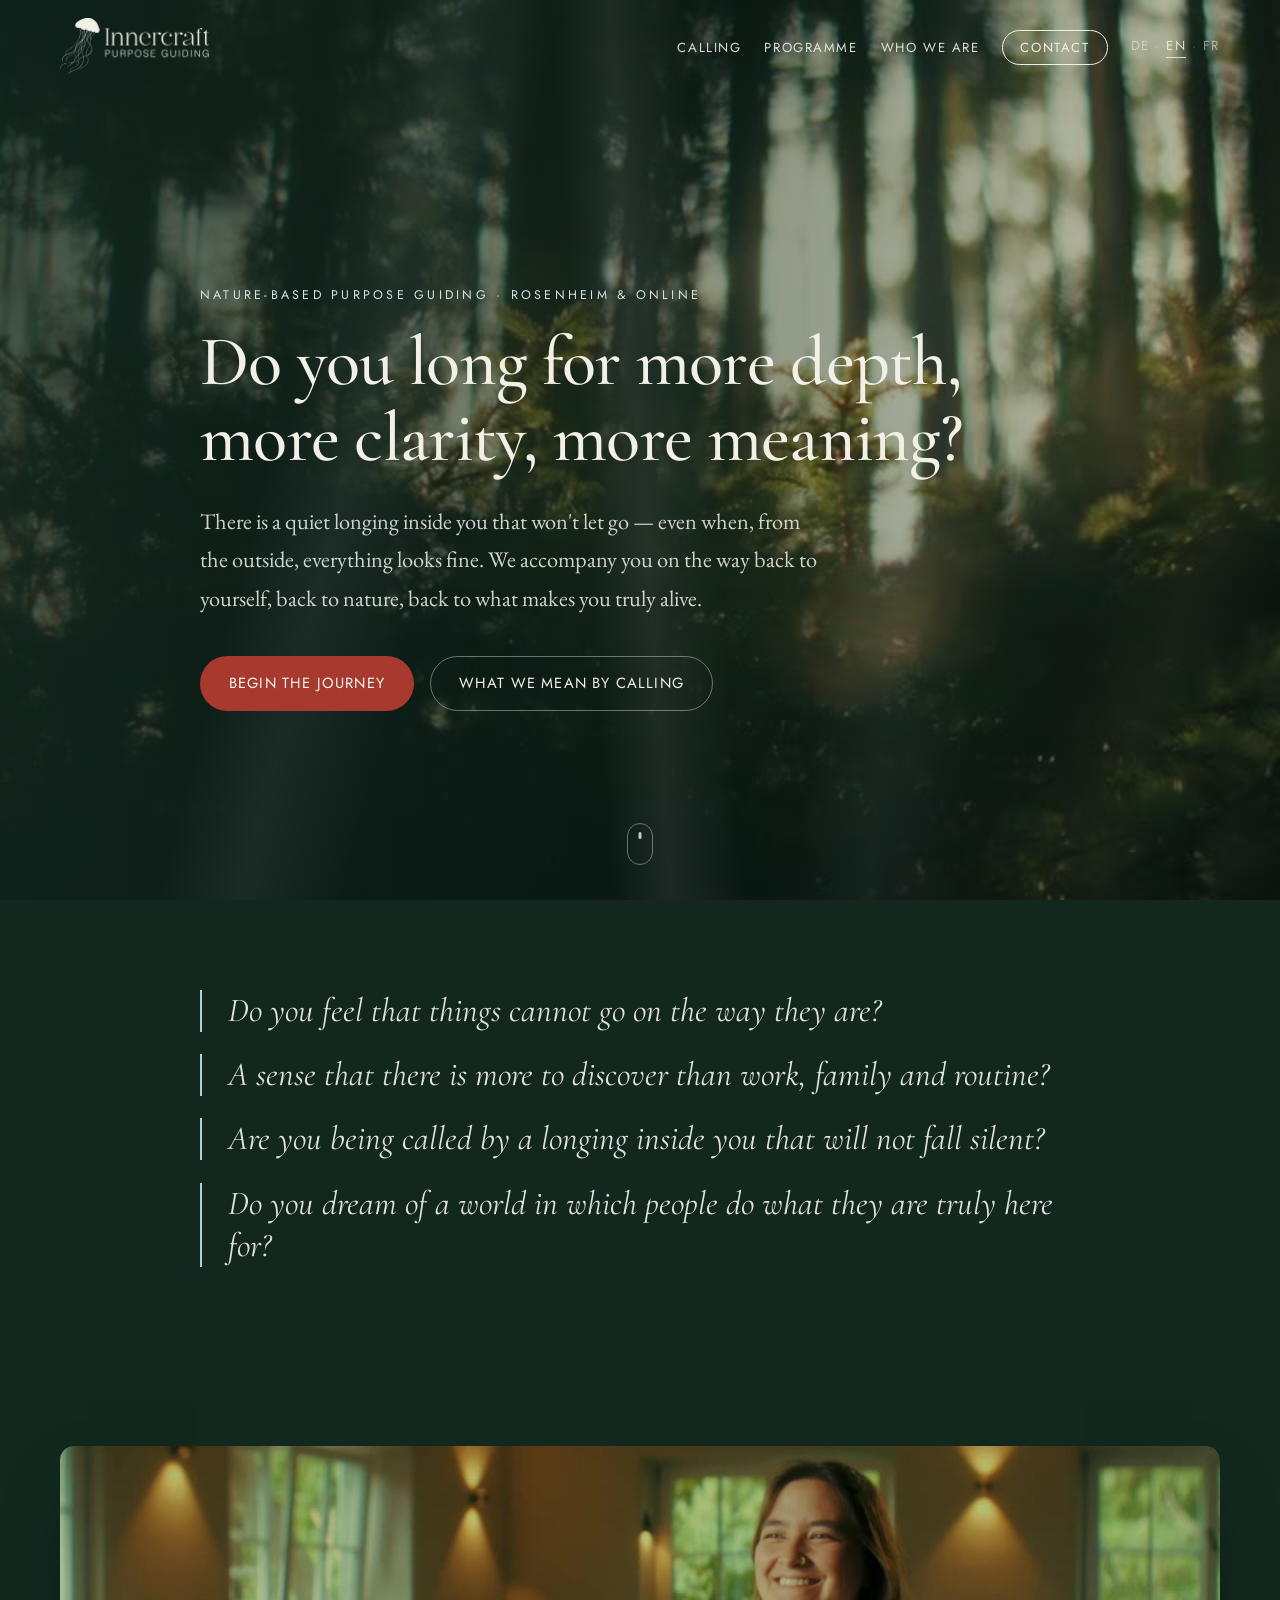
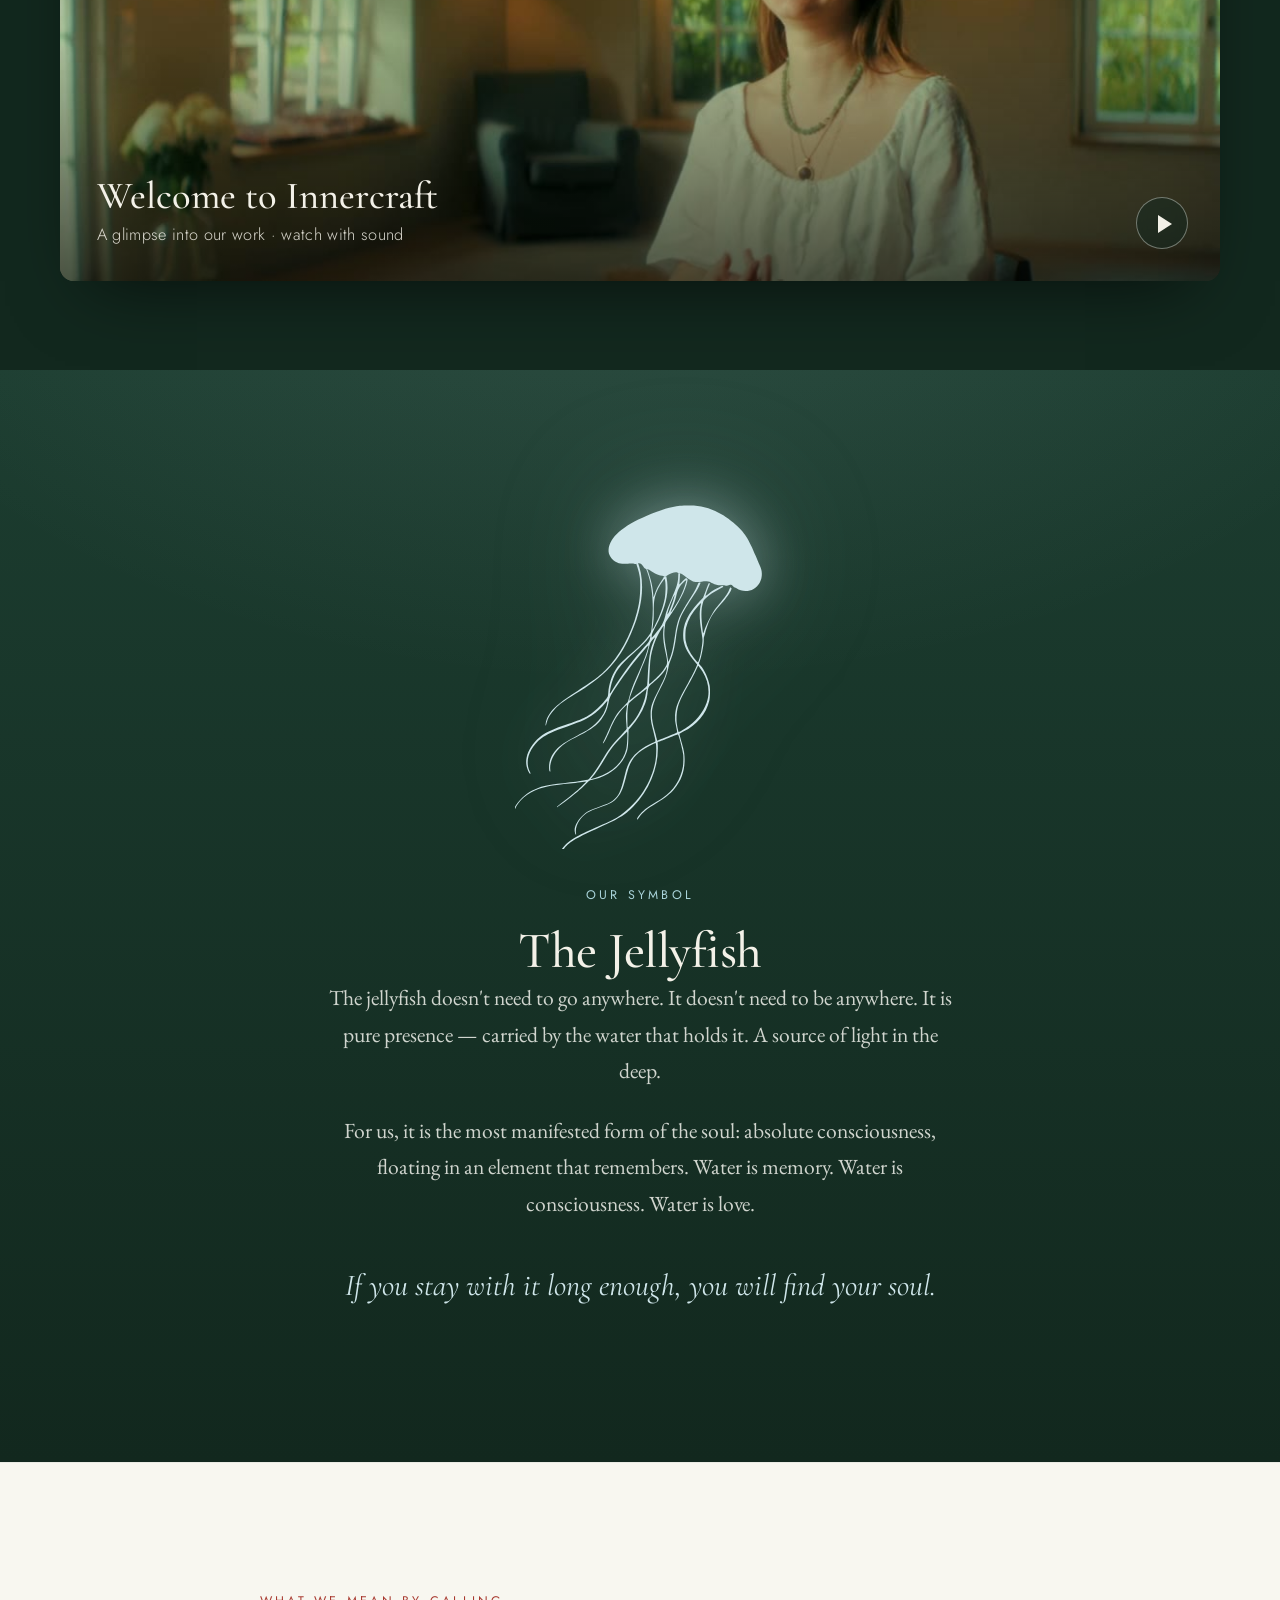
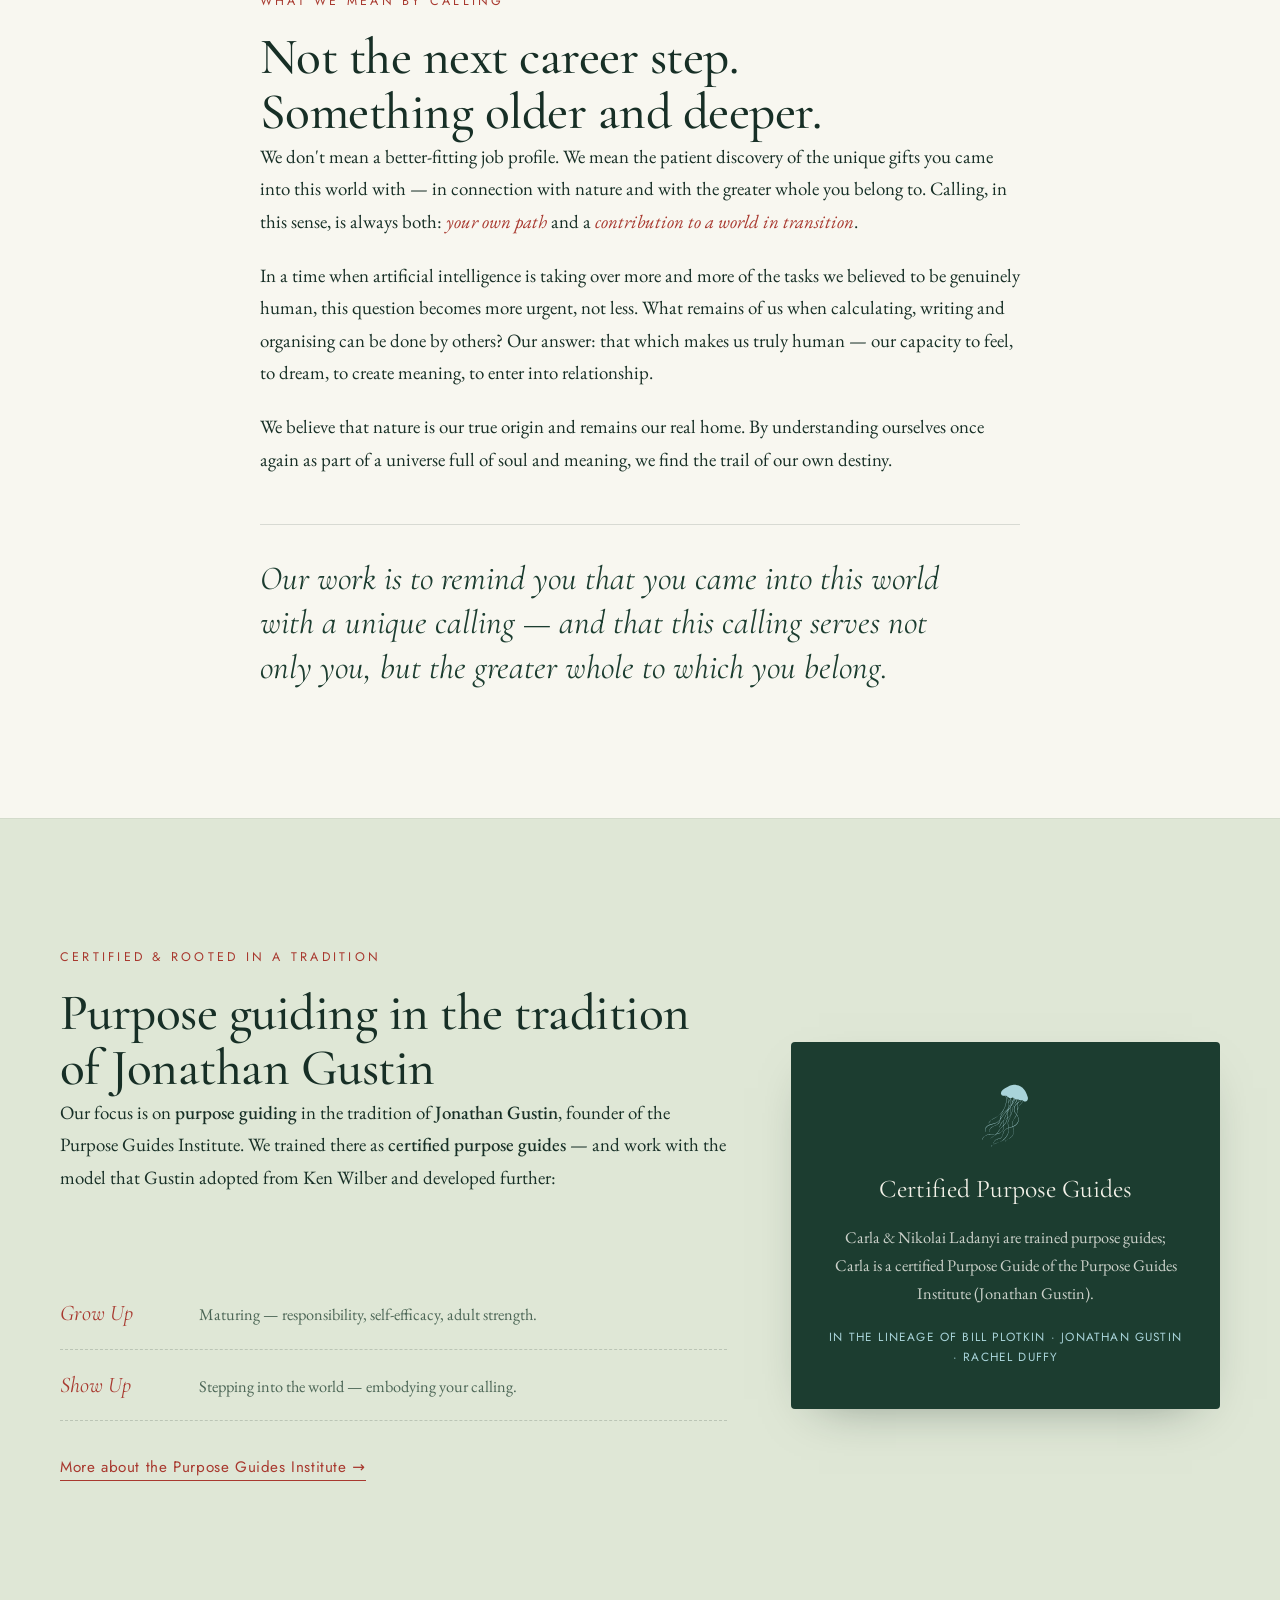
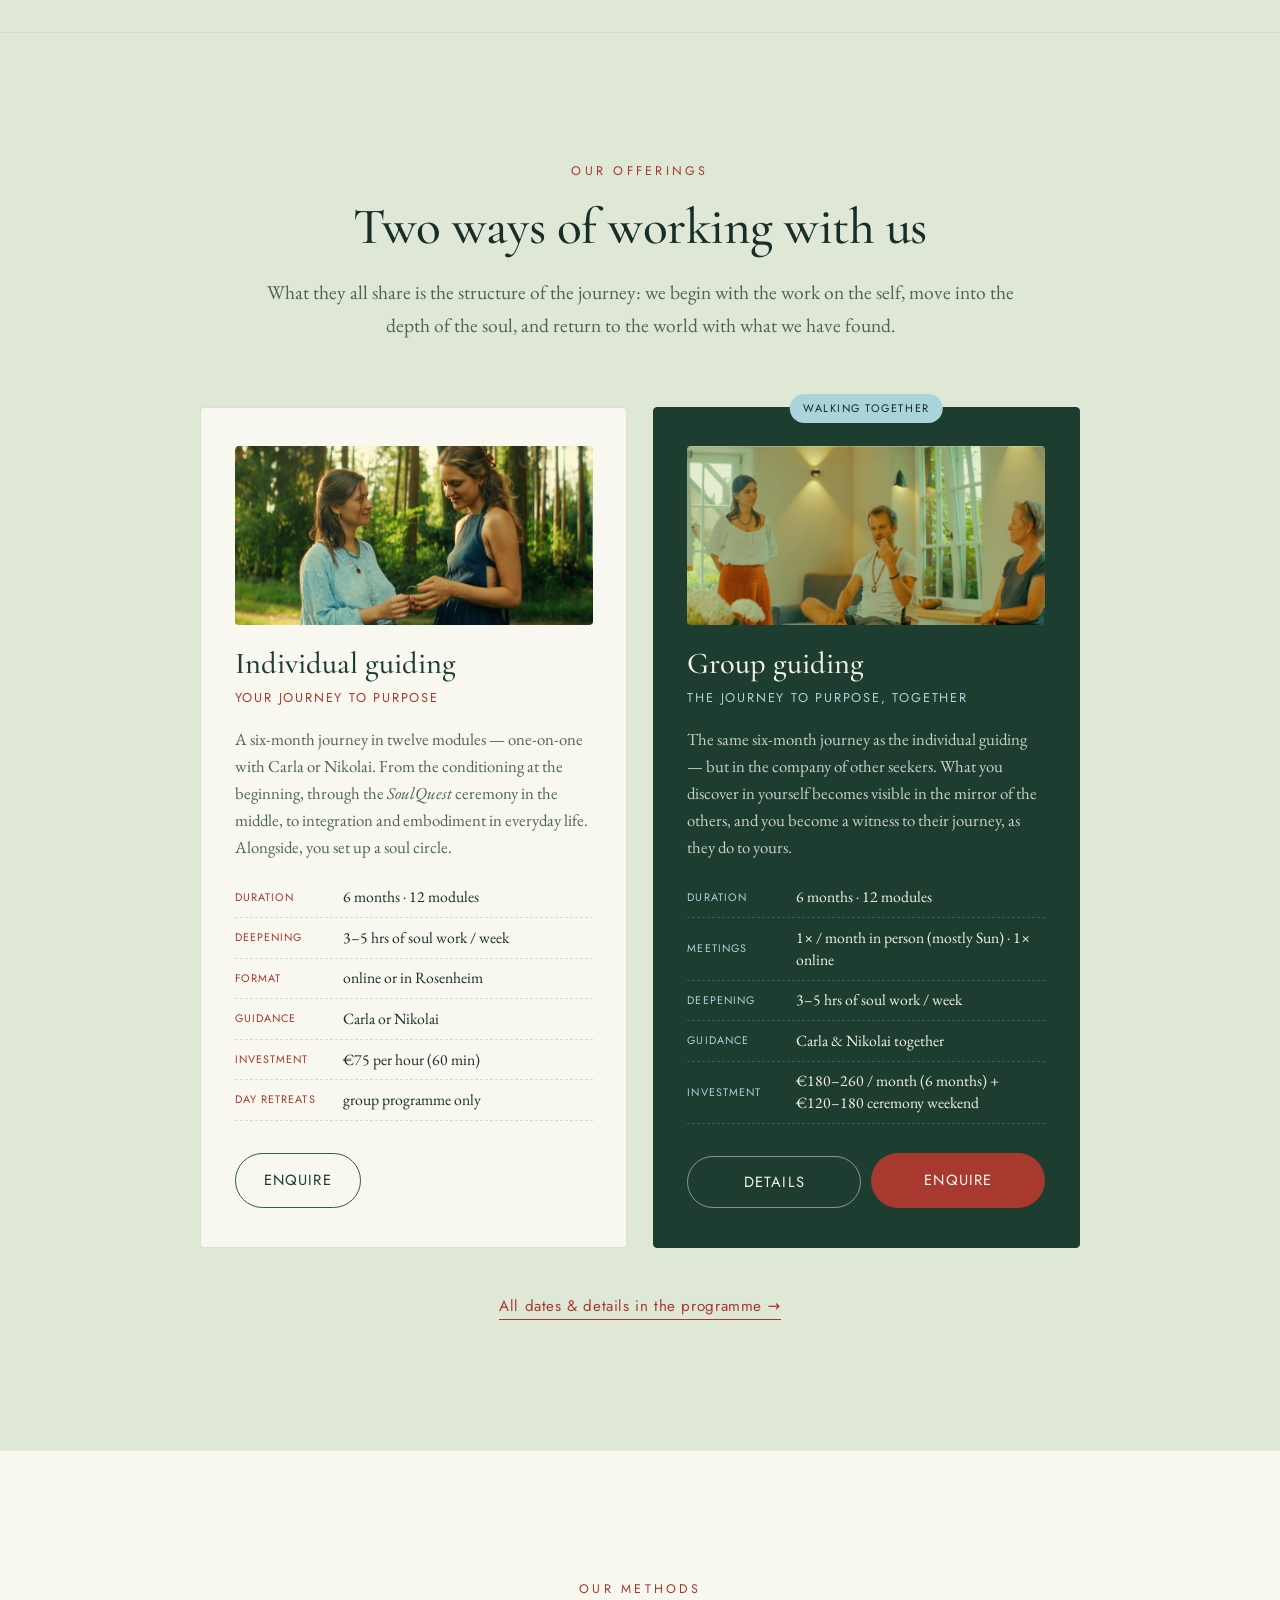
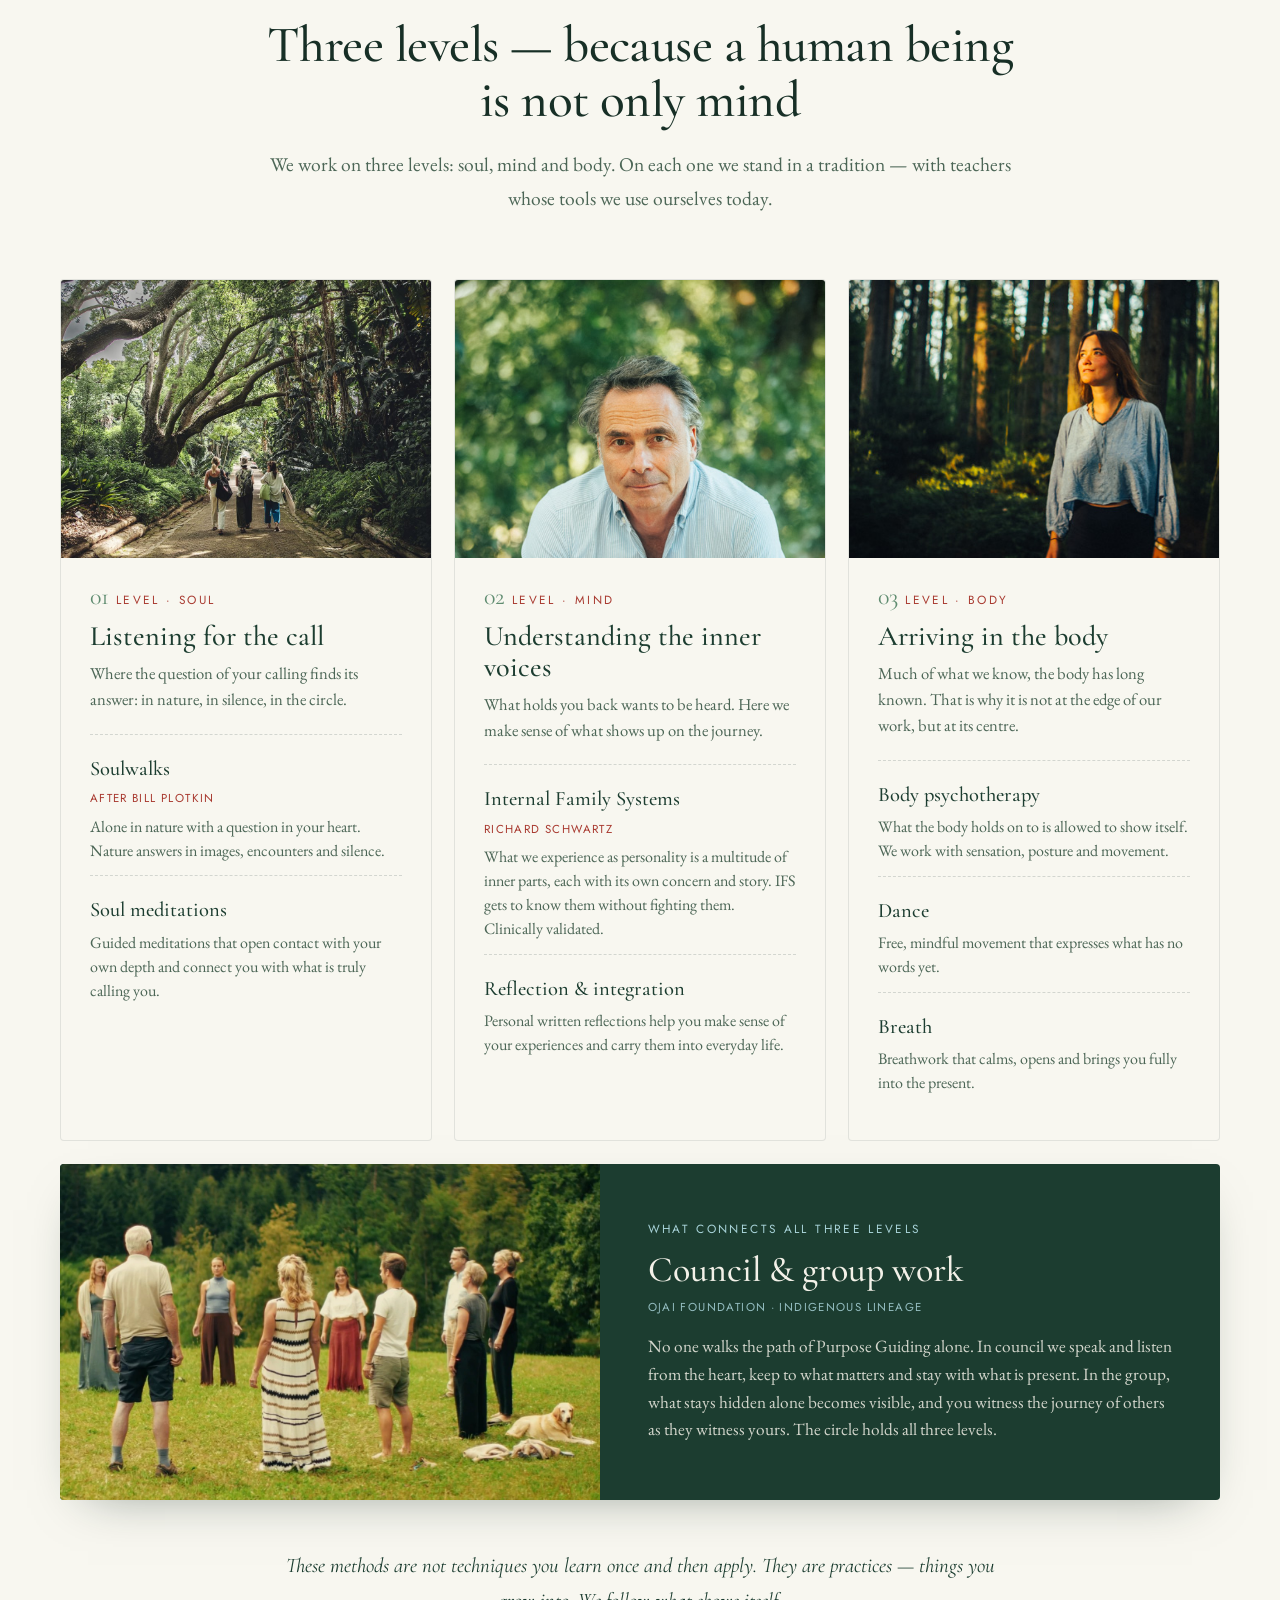
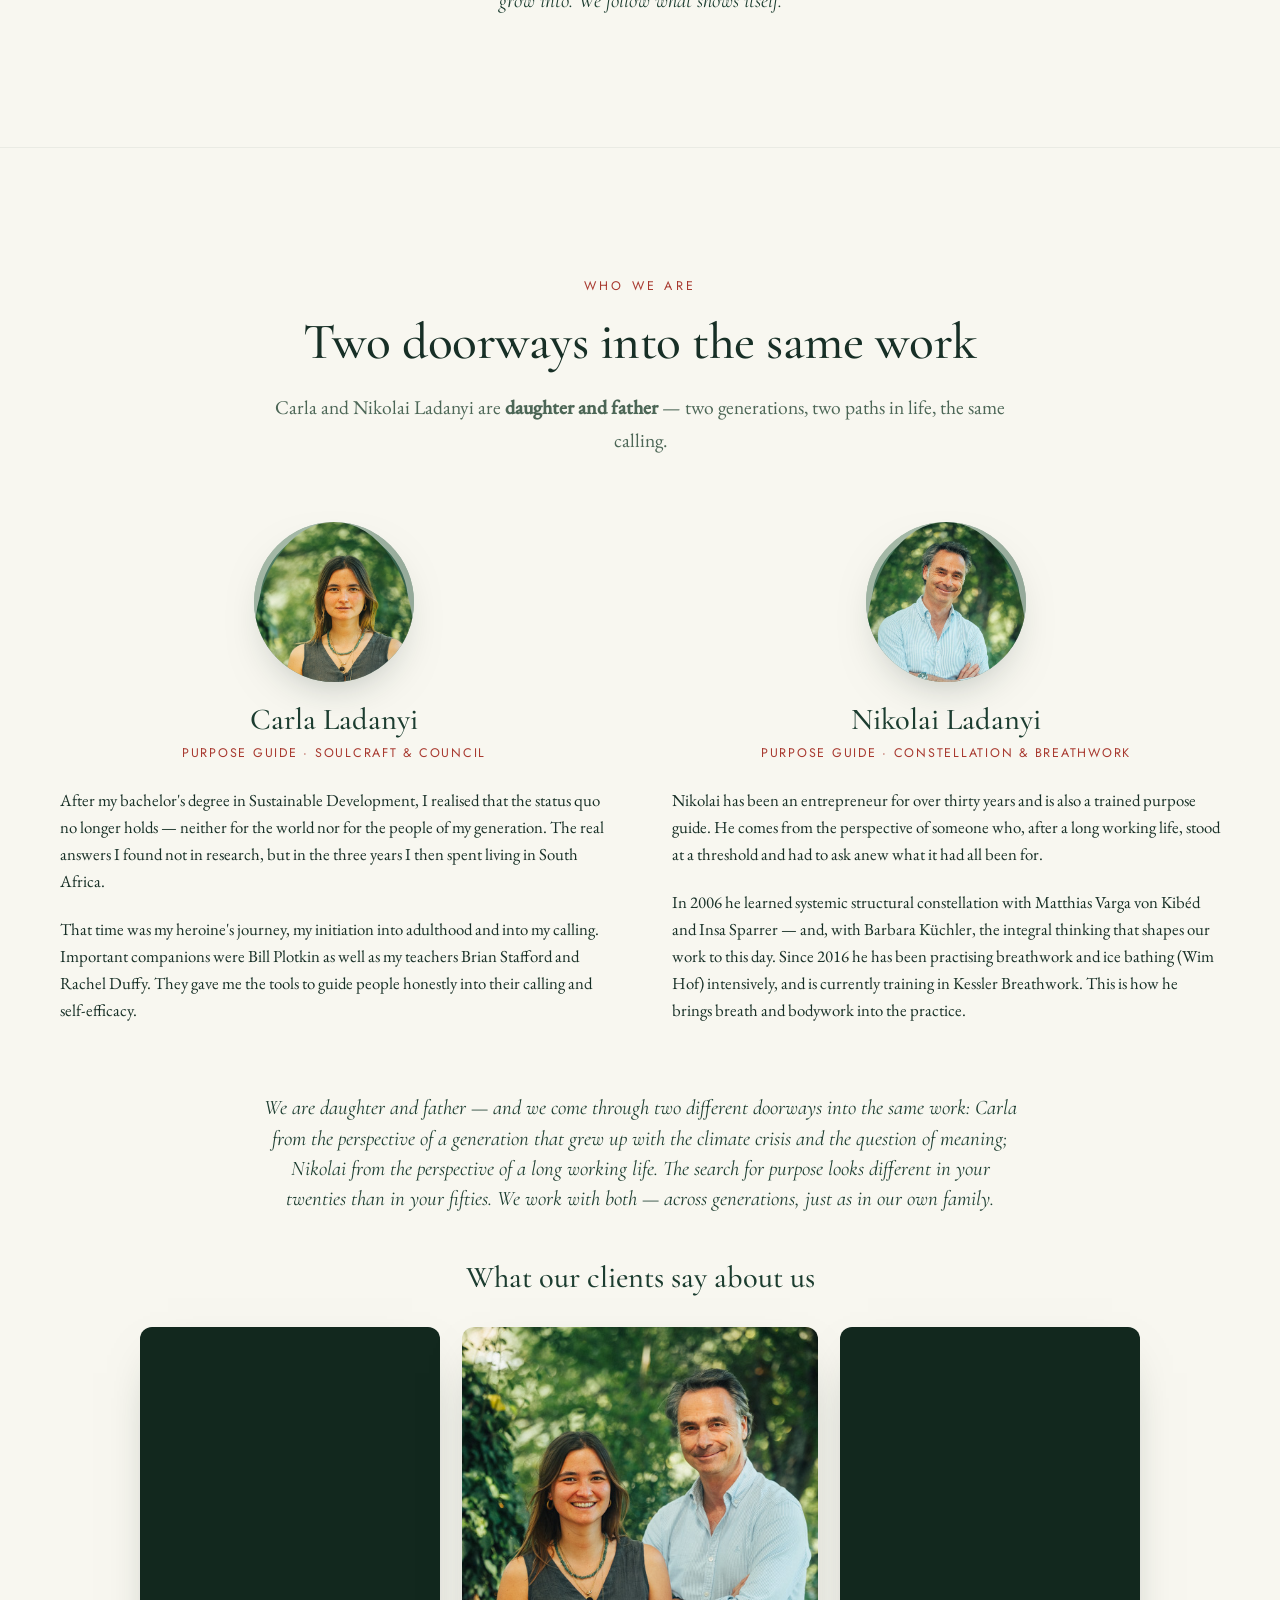
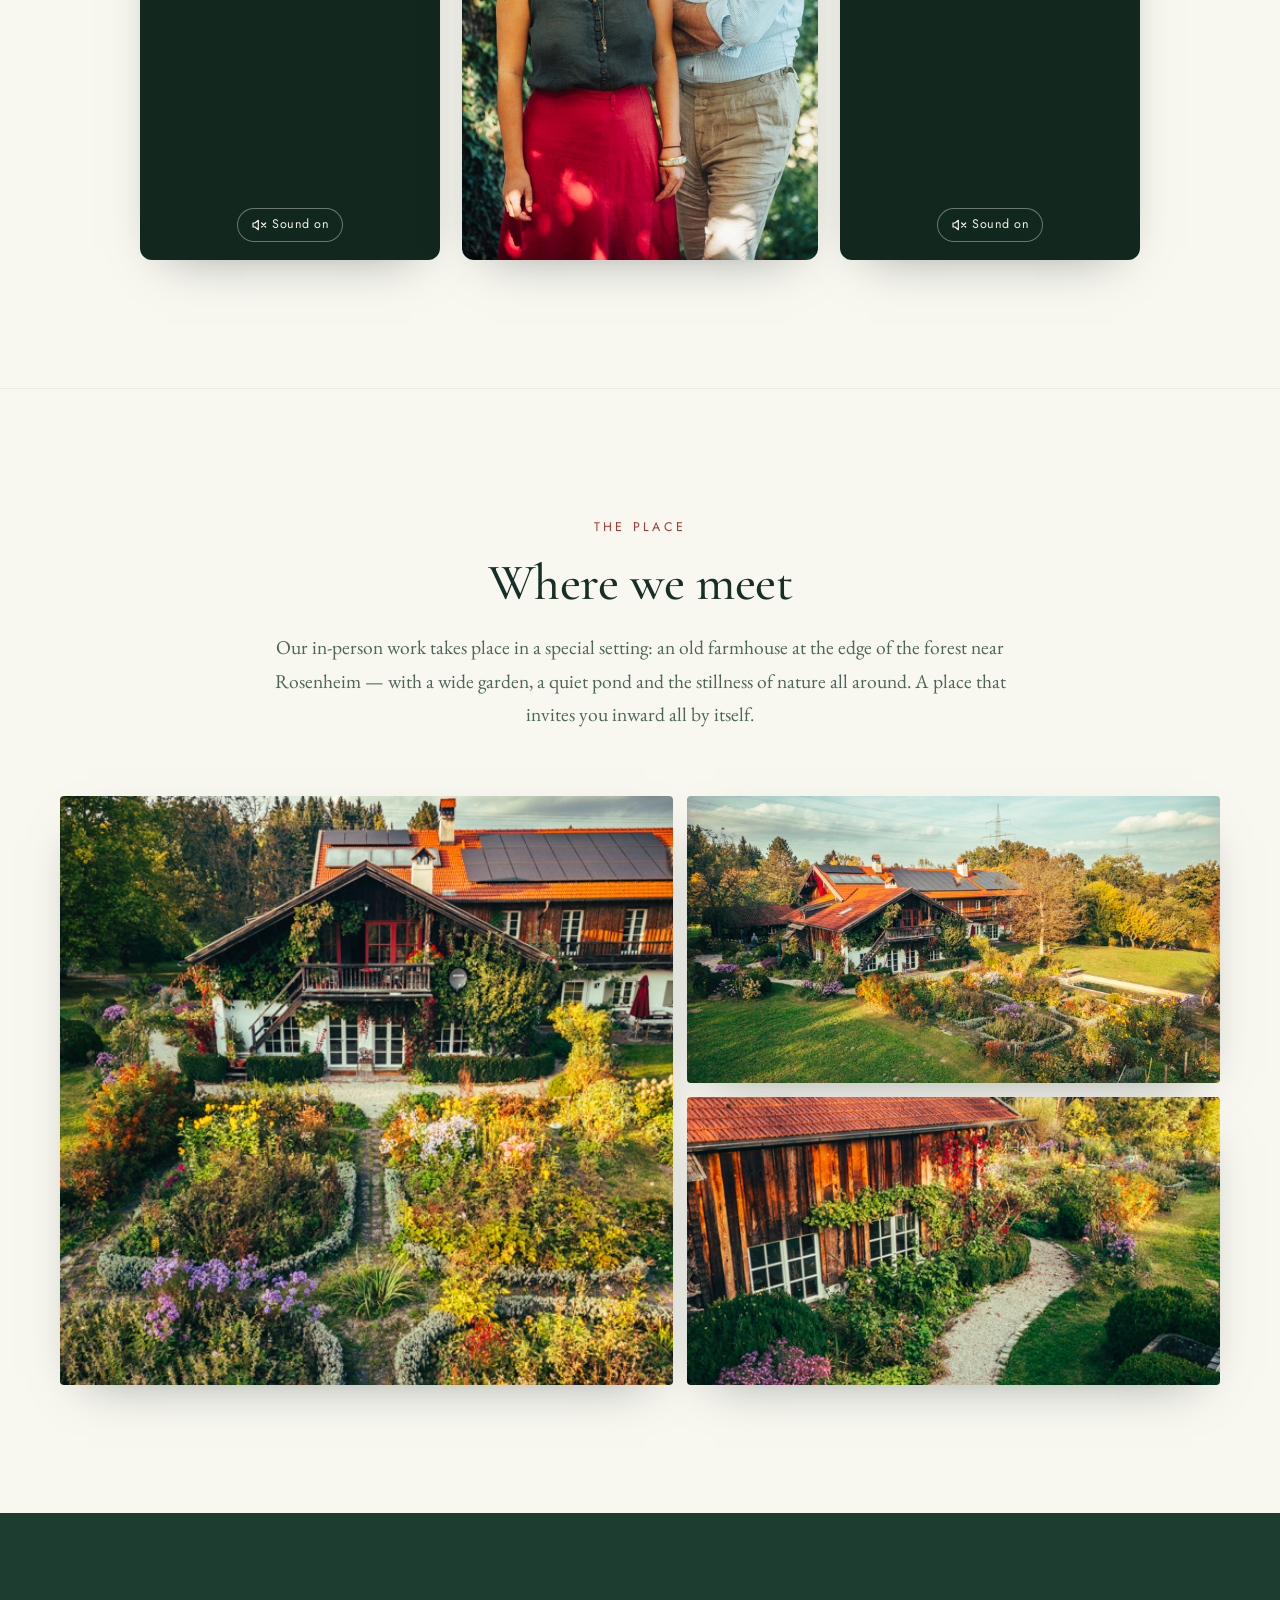
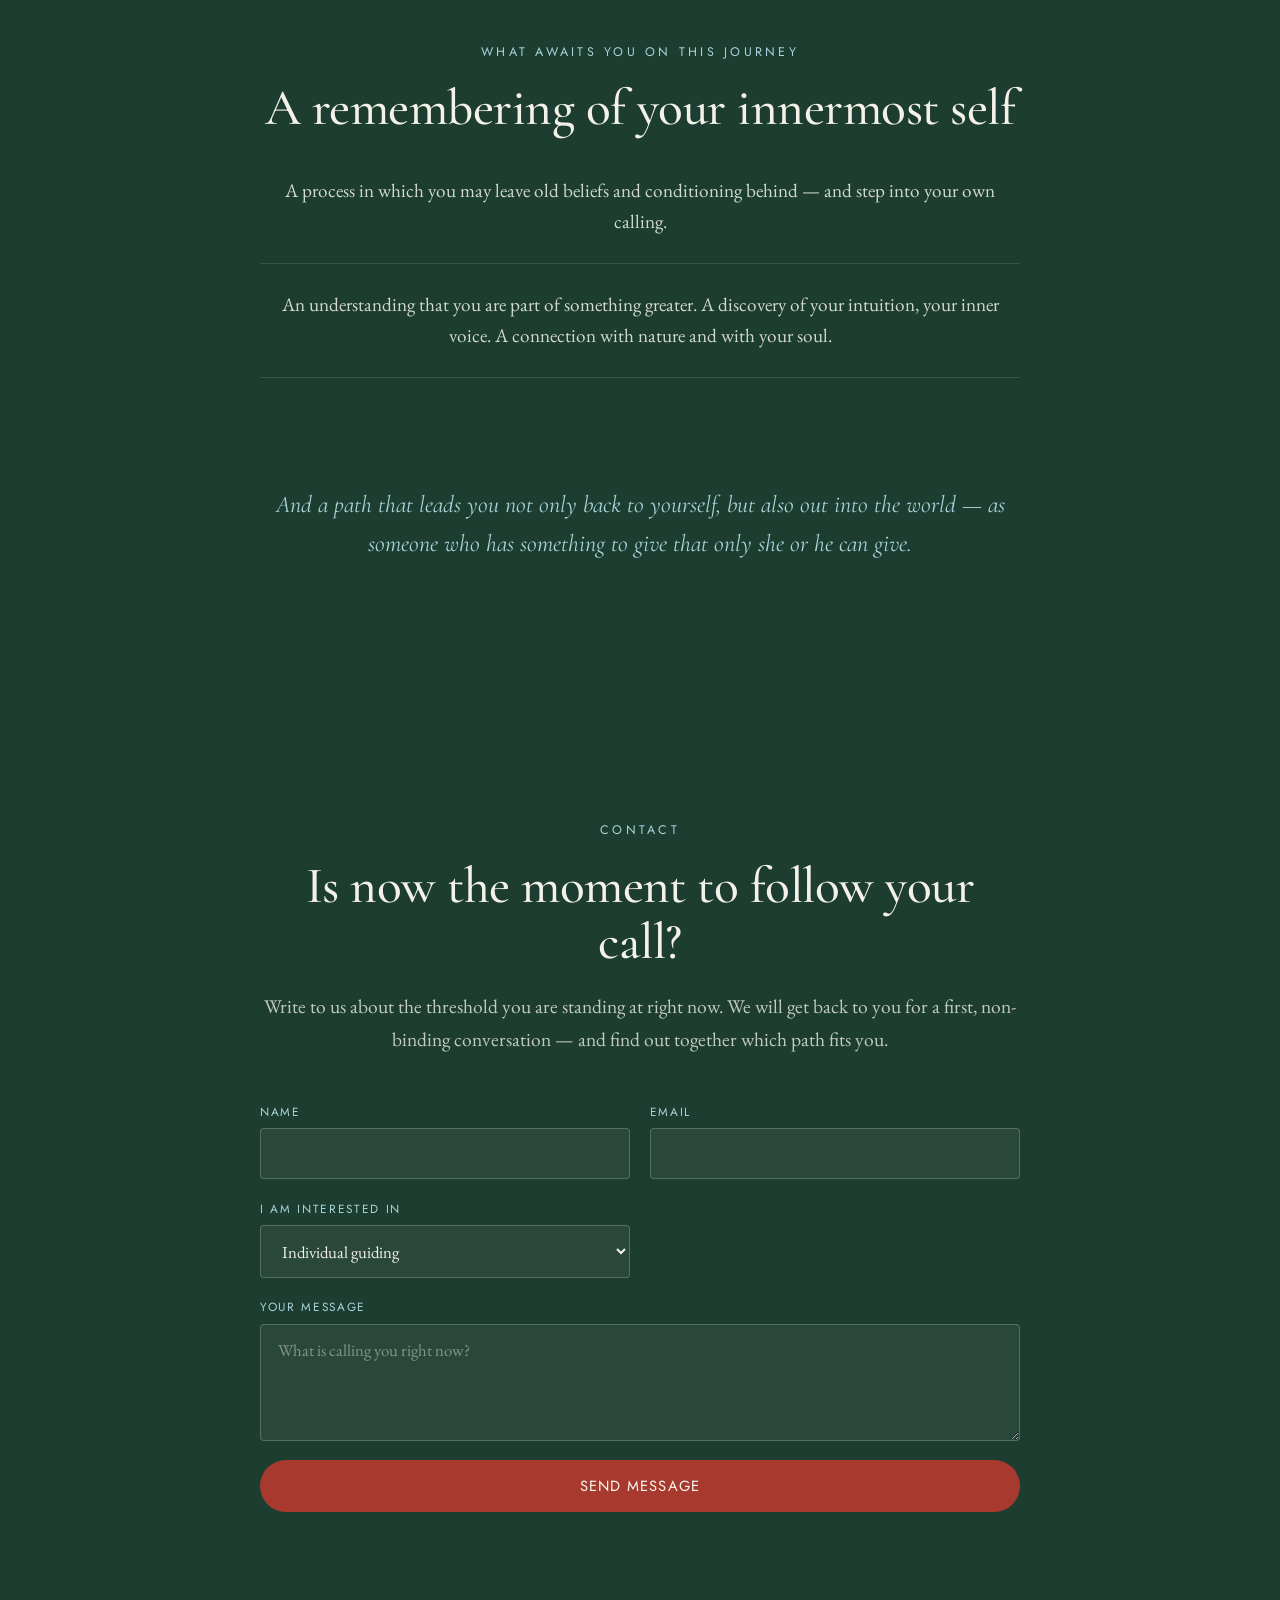
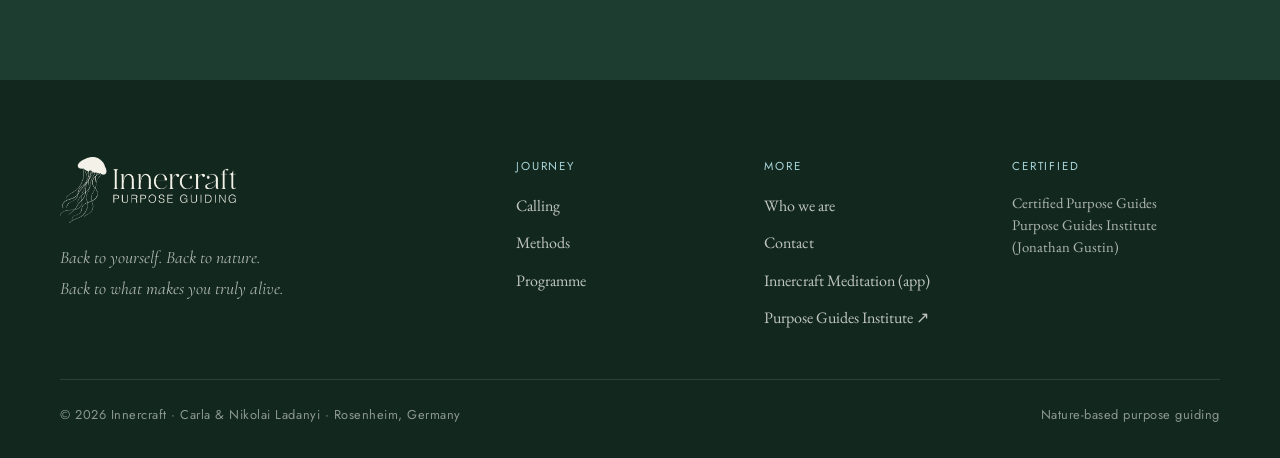
==== commit 94639030: "Preis: Monatsbetrag als Orientierung, Einmalzahlung vor Programmstart klar benannt Co-Authored-By: C" ====
--- a/index.html
+++ b/index.html
@@ -728,9 +728,10 @@
 
         <h3 class="modal-subhead">Investition</h3>
         <div class="price-card">
-          <p class="price-big"><span class="price-amount">180 – 260 €</span> <span class="price-per">pro Monat</span></p>
-          <p class="price-billing">für 6 Monate · Wertschätzung als Einmalzahlung: <strong>1.200 – 1.740 €</strong></p>
-          <p class="price-extra">darin enthalten: 120 – 180 € für das Schwellenzeremonie-Wochenende, inkl. Verpflegung</p>
+          <p class="price-head">Deine Wertschätzung für 6 Monate</p>
+          <p class="price-big"><span class="price-amount">180 – 260 €</span> <span class="price-per">im Monat</span></p>
+          <p class="price-billing">Du zahlst den Betrag einmalig vor Programmstart:<br /><strong>1.200 – 1.740 € für das gesamte Programm</strong></p>
+          <p class="price-extra">inkl. Schwellenzeremonie-Wochenende mit Verpflegung (120 – 180 €)</p>
           <p class="price-scale">Innerhalb dieser Spanne wählst du den Beitrag, der zu deinen Möglichkeiten passt. Mit dem Höchstbeitrag hilfst du uns, das Programm auch zu niedrigeren Preisen anzubieten — damit es für alle zugänglich ist.</p>
           <p class="price-incl-head">Im Preis enthalten</p>
           <ul class="price-incl">
@@ -741,7 +742,7 @@
             <li>naturbasierte Übungen, Lektüre und aufgezeichnete Übungen für zwischendurch</li>
             <li>die SoulQuest-Zeremonie: ein Solo-Naturerlebnis von Sonnenaufgang bis Sonnenuntergang</li>
           </ul>
-          <p class="price-note">Ist der Betrag für dich gerade zu hoch? Dann melde dich gern persönlich bei uns — gemeinsam finden wir eine Ratenzahlung, die zu dir passt.</p>
+          <p class="price-note">Die Zahlung erfolgt in einer Summe vor Beginn. Ist das für dich gerade nicht möglich? Sprich uns gern persönlich an.</p>
         </div>
 
         <a href="#kontakt" class="btn btn-primary modal-cta" data-modal-close>Jetzt anfragen</a>
--- a/styles.css
+++ b/styles.css
@@ -561,10 +561,11 @@
   box-shadow: var(--shadow-soft);
   margin: 0 0 1.2rem;
 }
+.price-head { font-family: var(--sans); font-size: .72rem !important; letter-spacing: .2em; text-transform: uppercase; color: var(--clay); margin: 0 0 .5rem !important; }
 .price-big { display: flex; align-items: baseline; flex-wrap: wrap; gap: .5rem; margin: 0 0 .35rem !important; }
 .price-amount { font-family: var(--serif); font-size: clamp(2.3rem, 5vw, 3.1rem); font-weight: 500; line-height: 1; color: var(--forest); white-space: nowrap; }
 .price-per { font-family: var(--sans); font-size: 1rem; letter-spacing: .02em; color: var(--ink-soft); }
-.price-billing { font-family: var(--sans); font-size: .86rem !important; letter-spacing: .02em; color: var(--ink-soft); margin: 0 0 .55rem !important; }
+.price-billing { font-family: var(--sans); font-size: .95rem !important; line-height: 1.55; letter-spacing: .02em; color: var(--ink-soft); margin: 0 0 .55rem !important; }
 .price-extra { font-family: var(--sans); font-size: .86rem !important; letter-spacing: .02em; color: var(--ink-soft); margin: 0 0 1.1rem !important; }
 .price-extra strong { color: var(--forest); font-weight: 500; }
 .price-billing strong { color: var(--forest); font-weight: 500; }
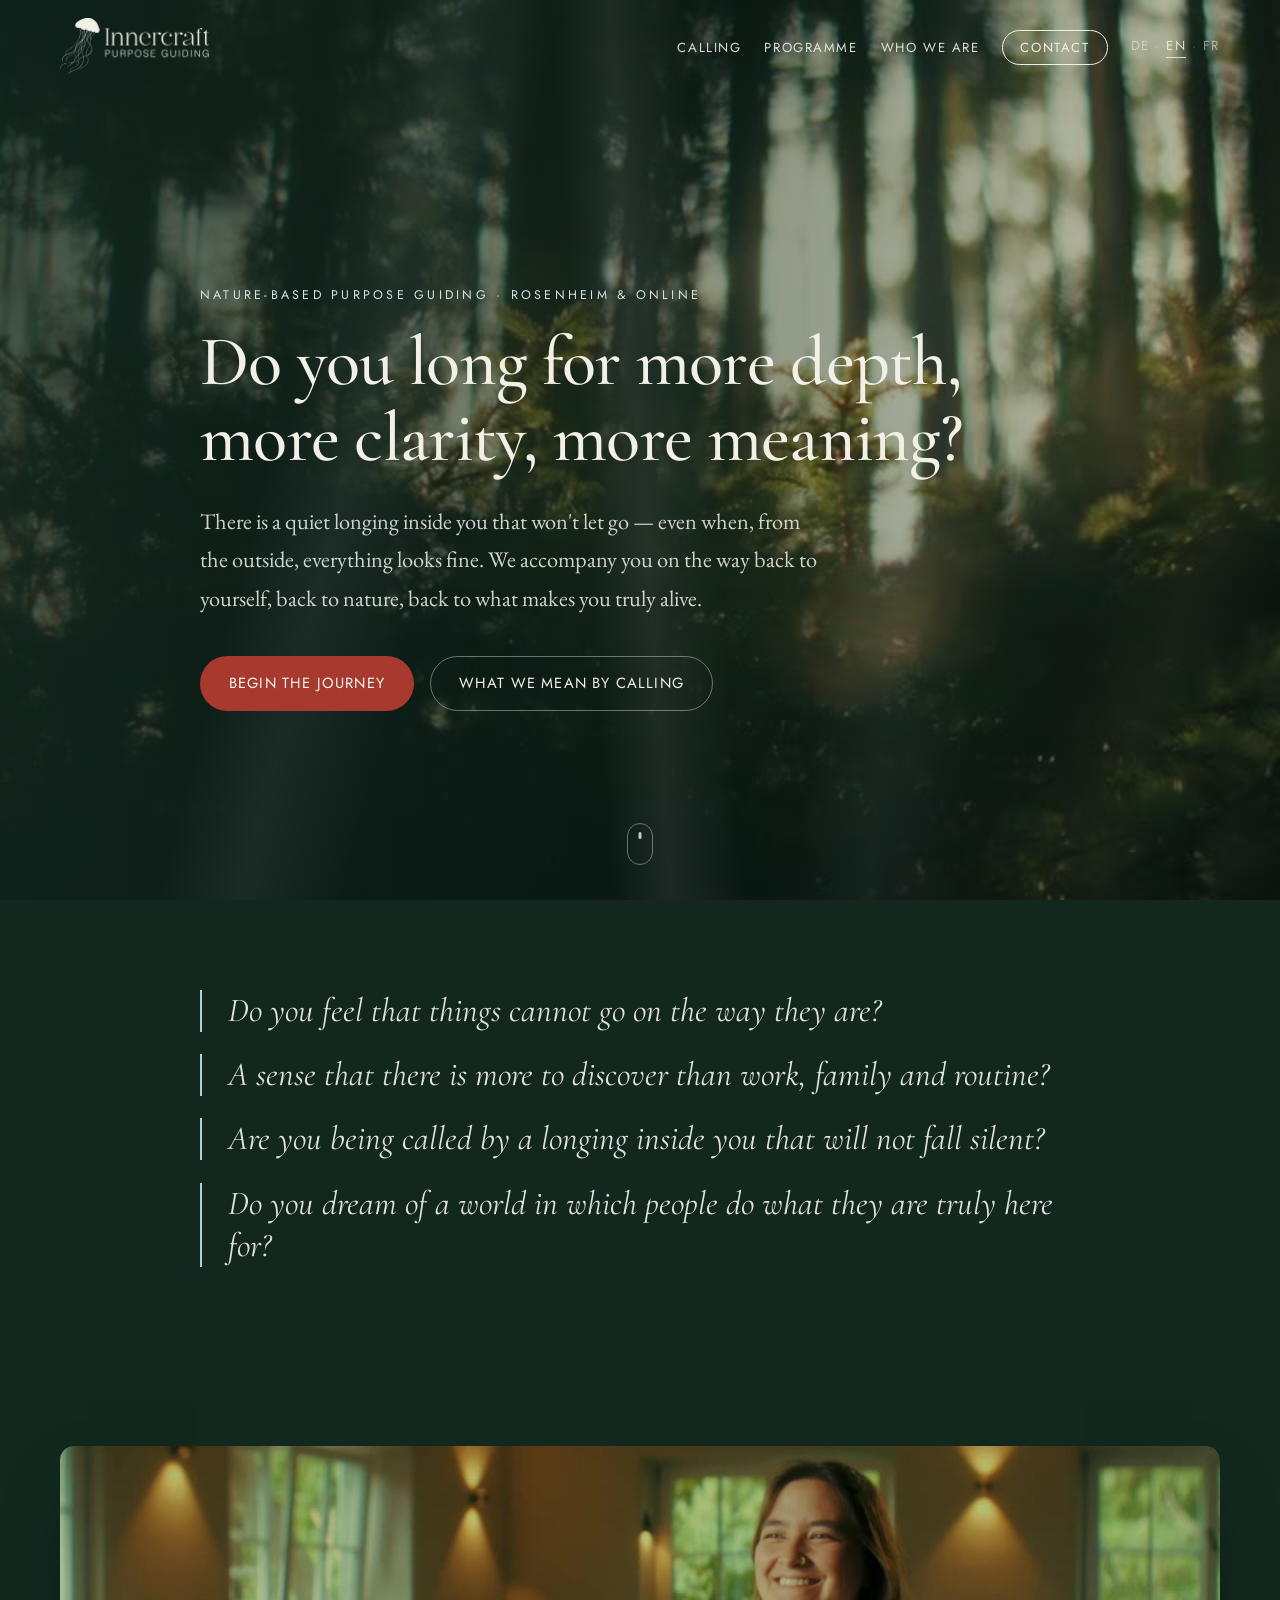
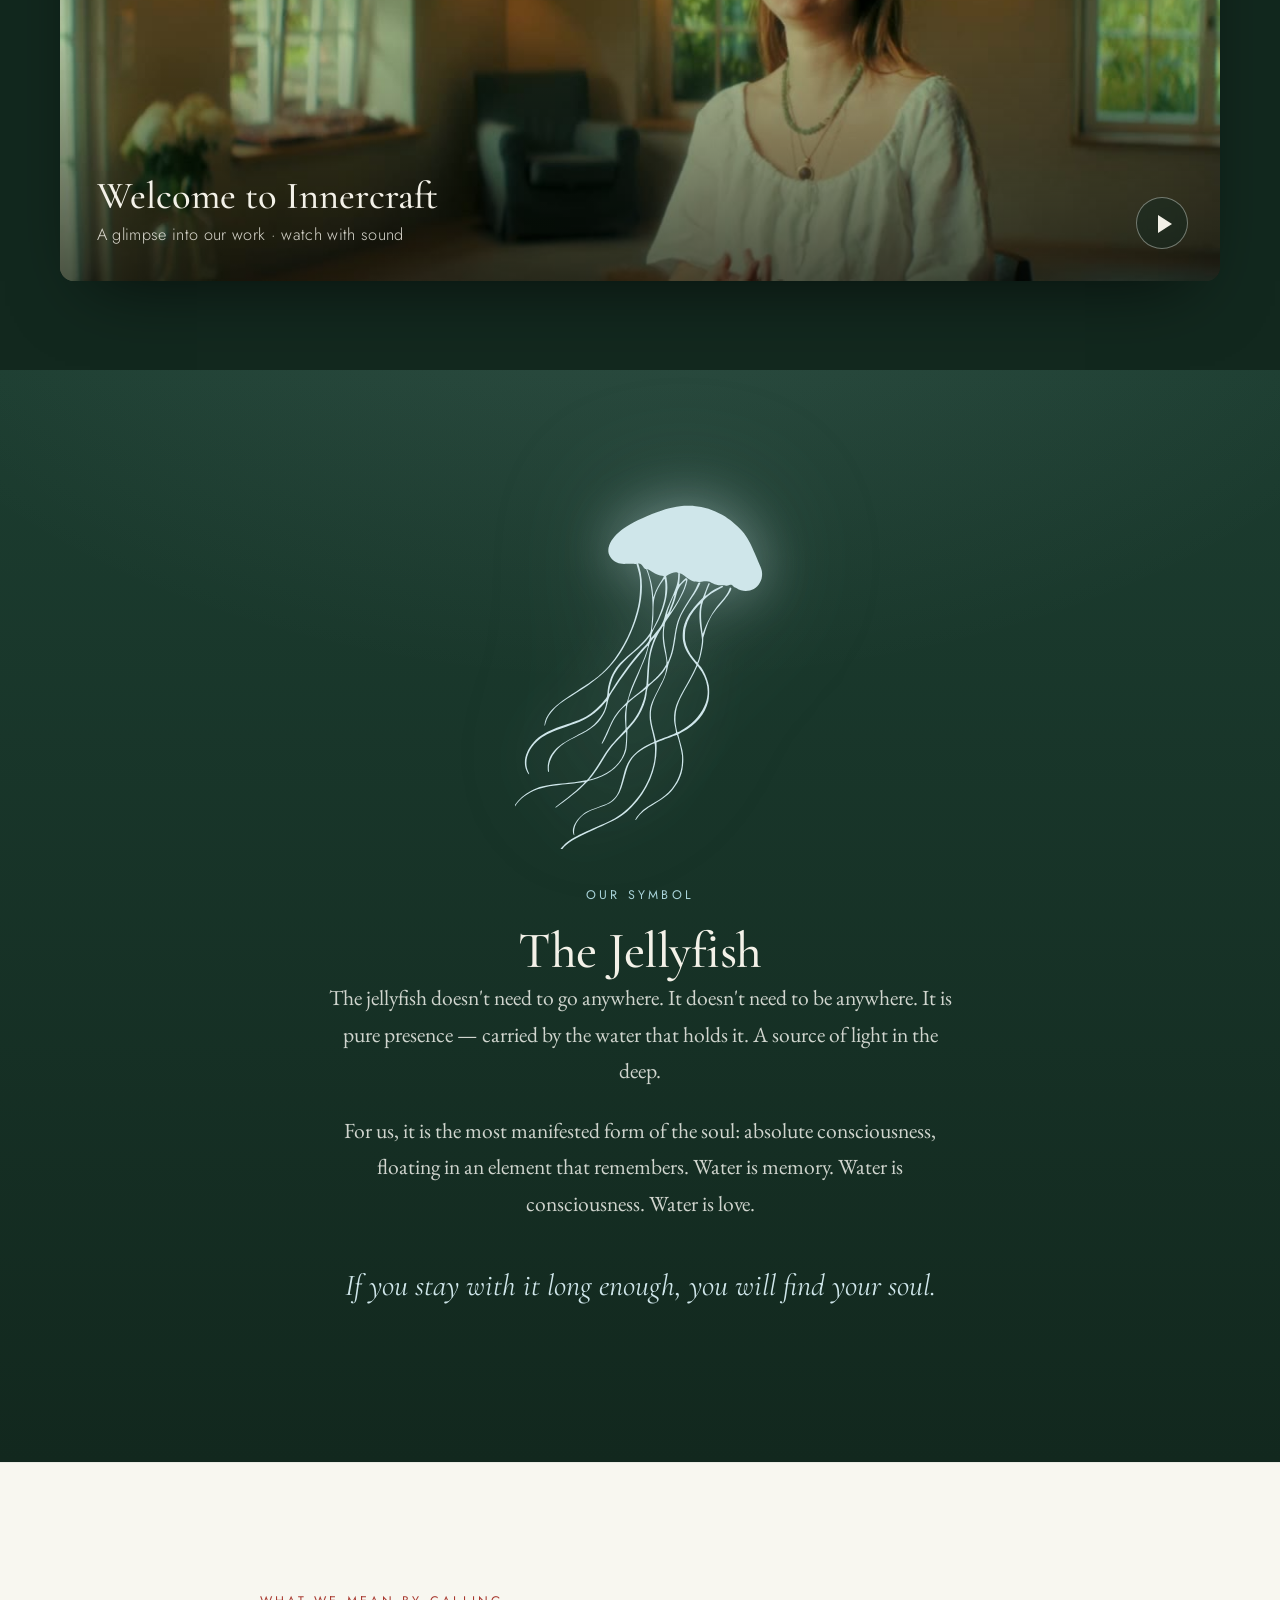
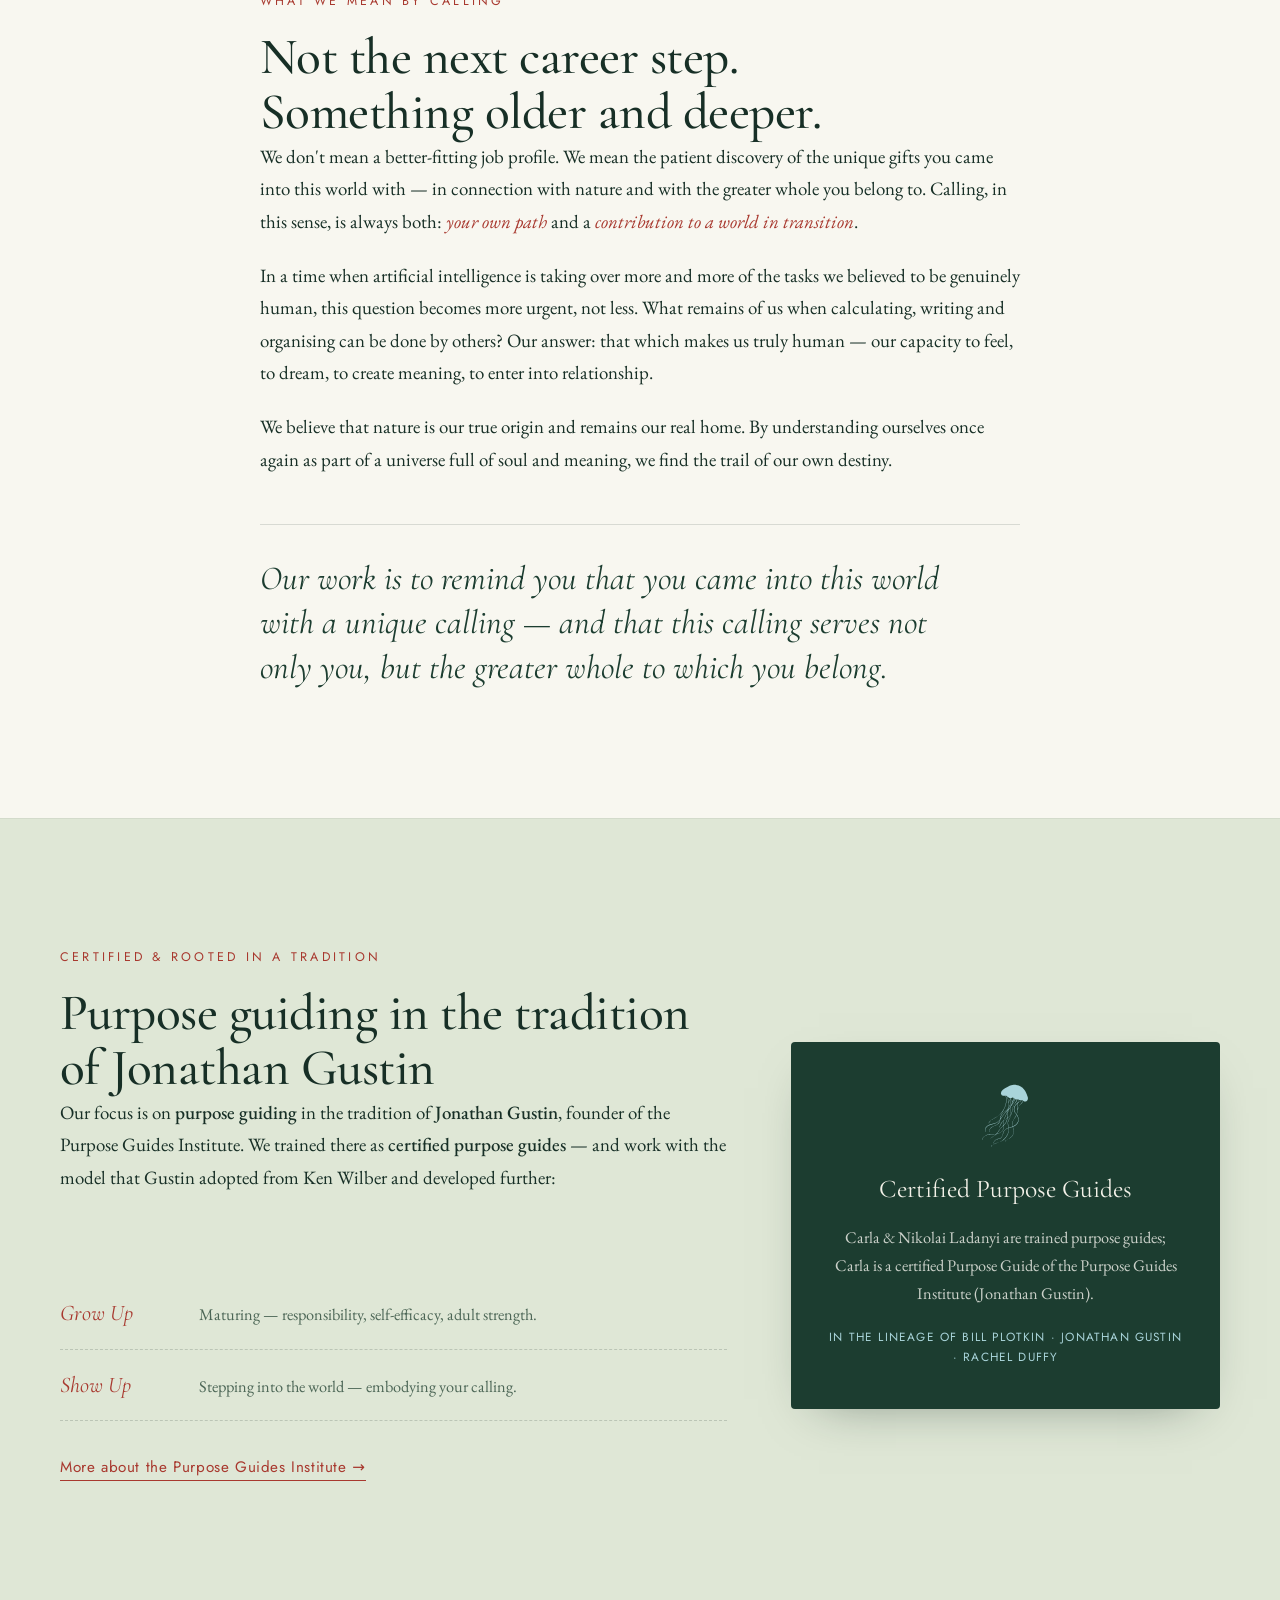
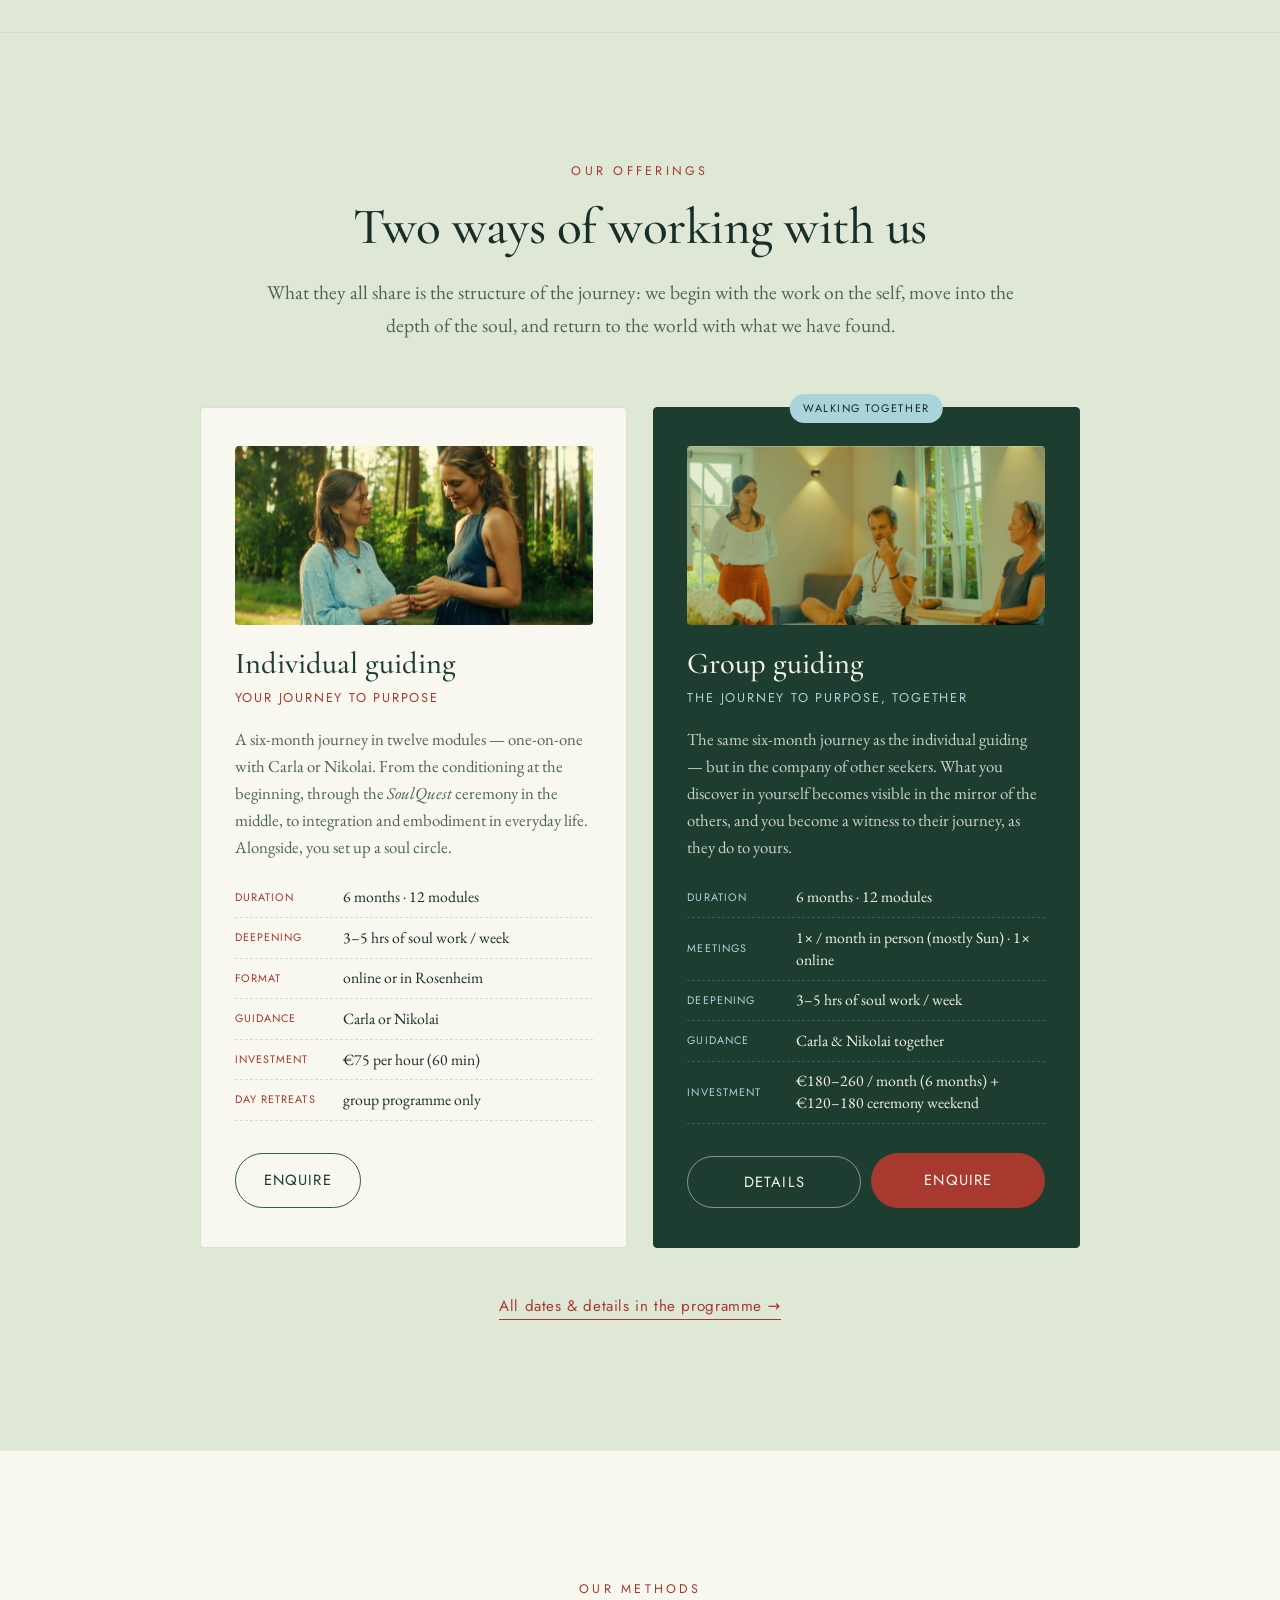
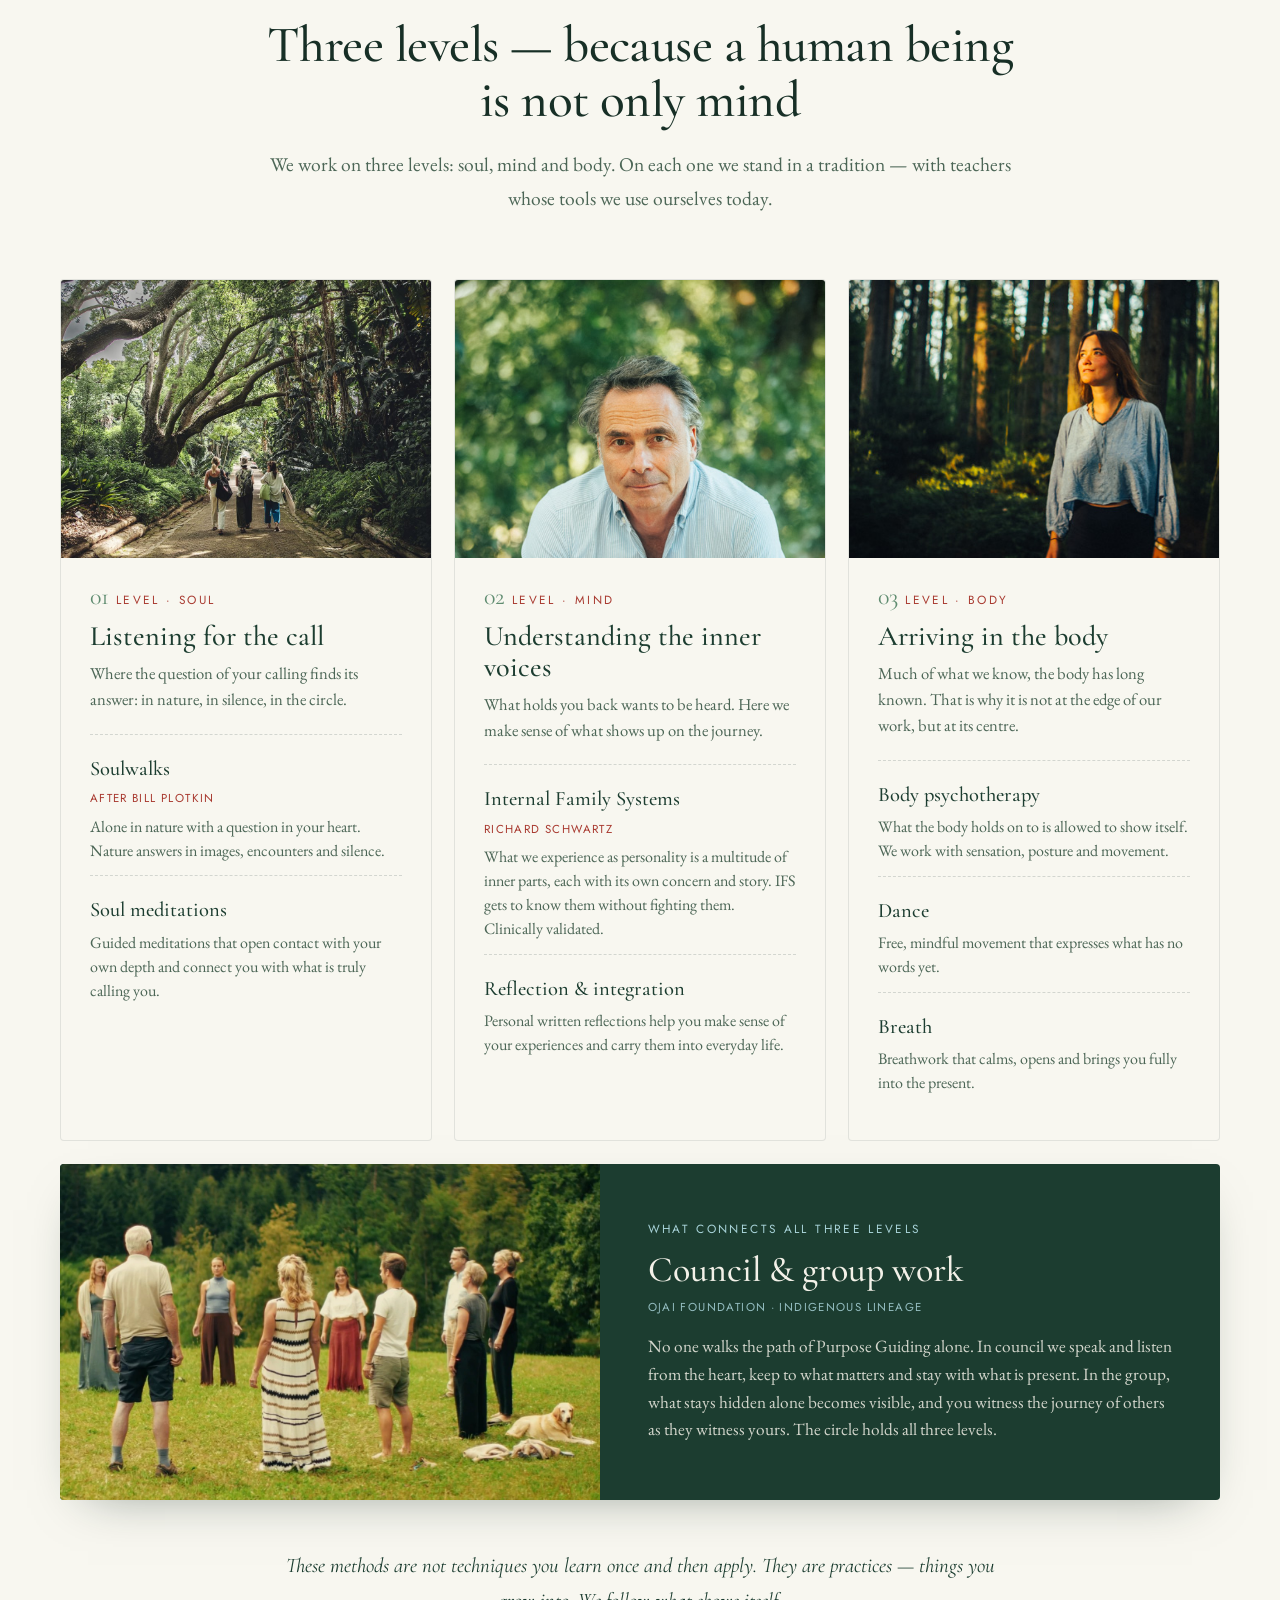
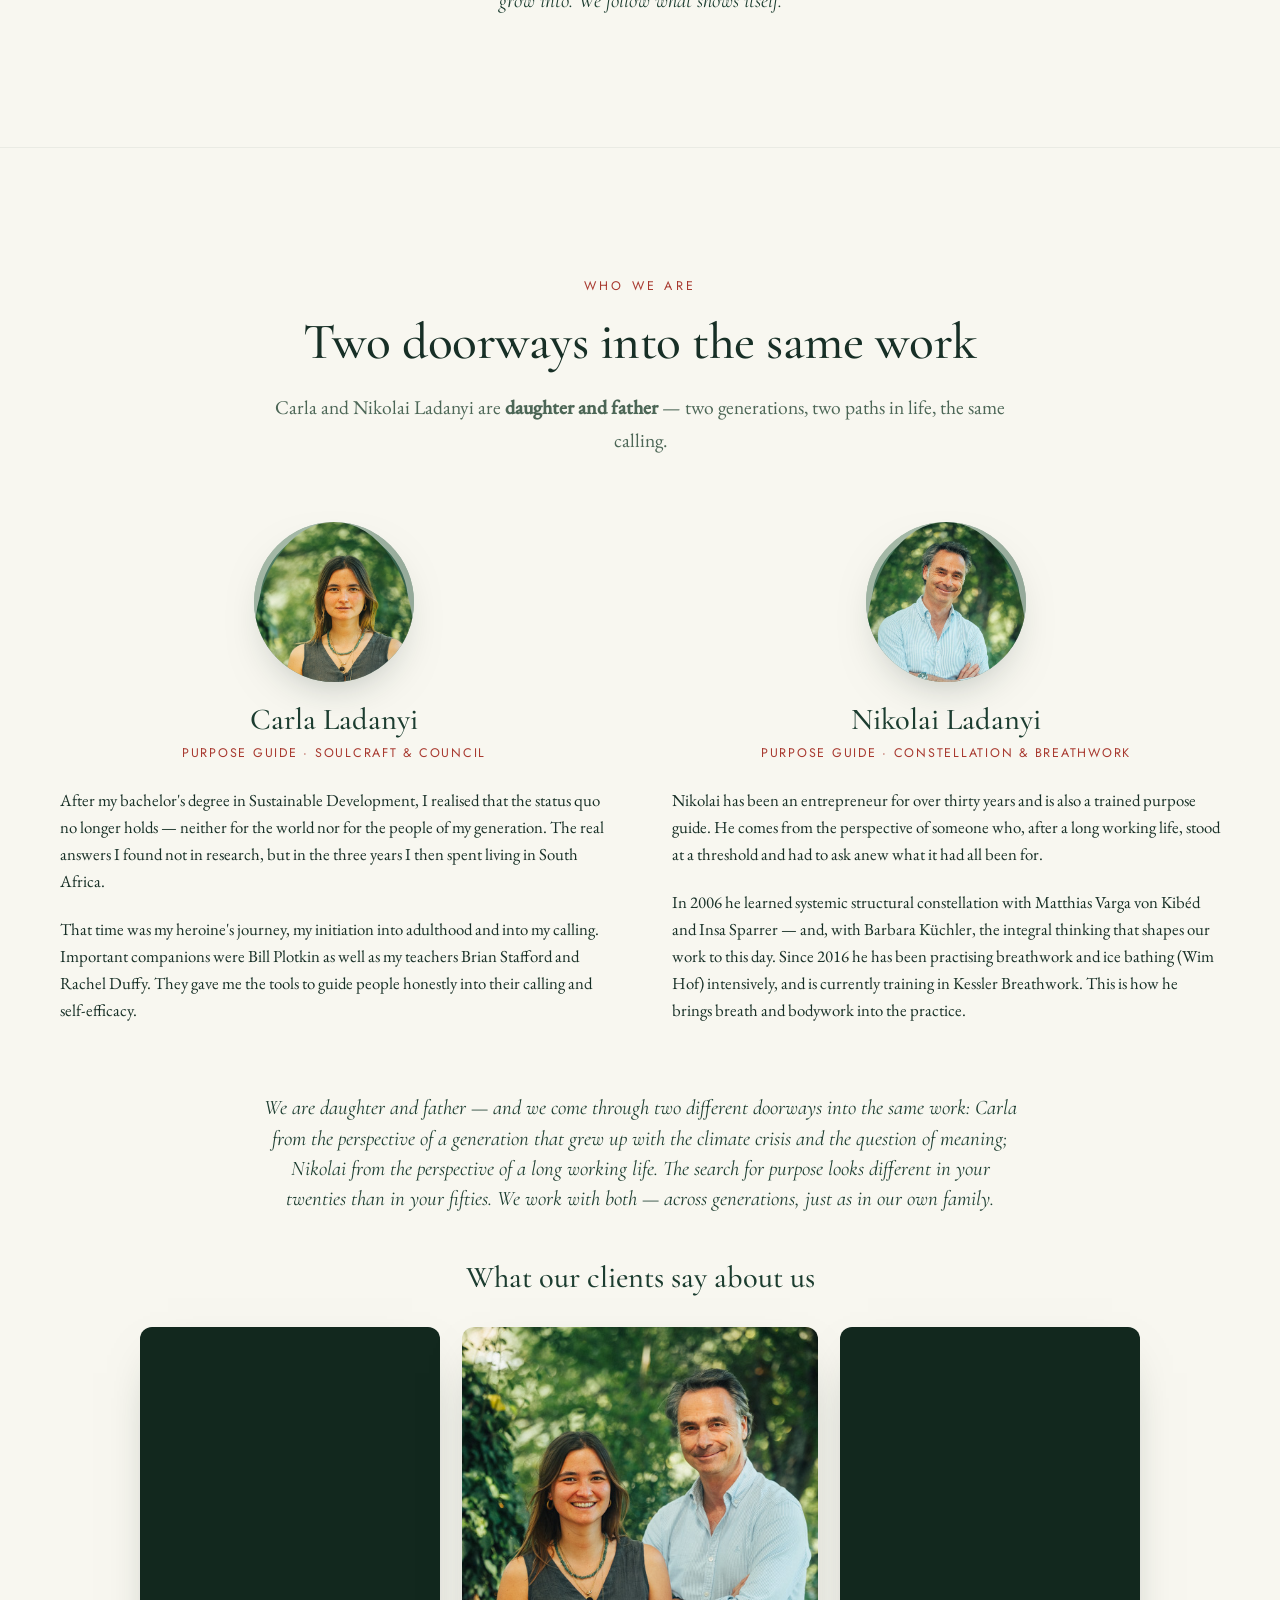
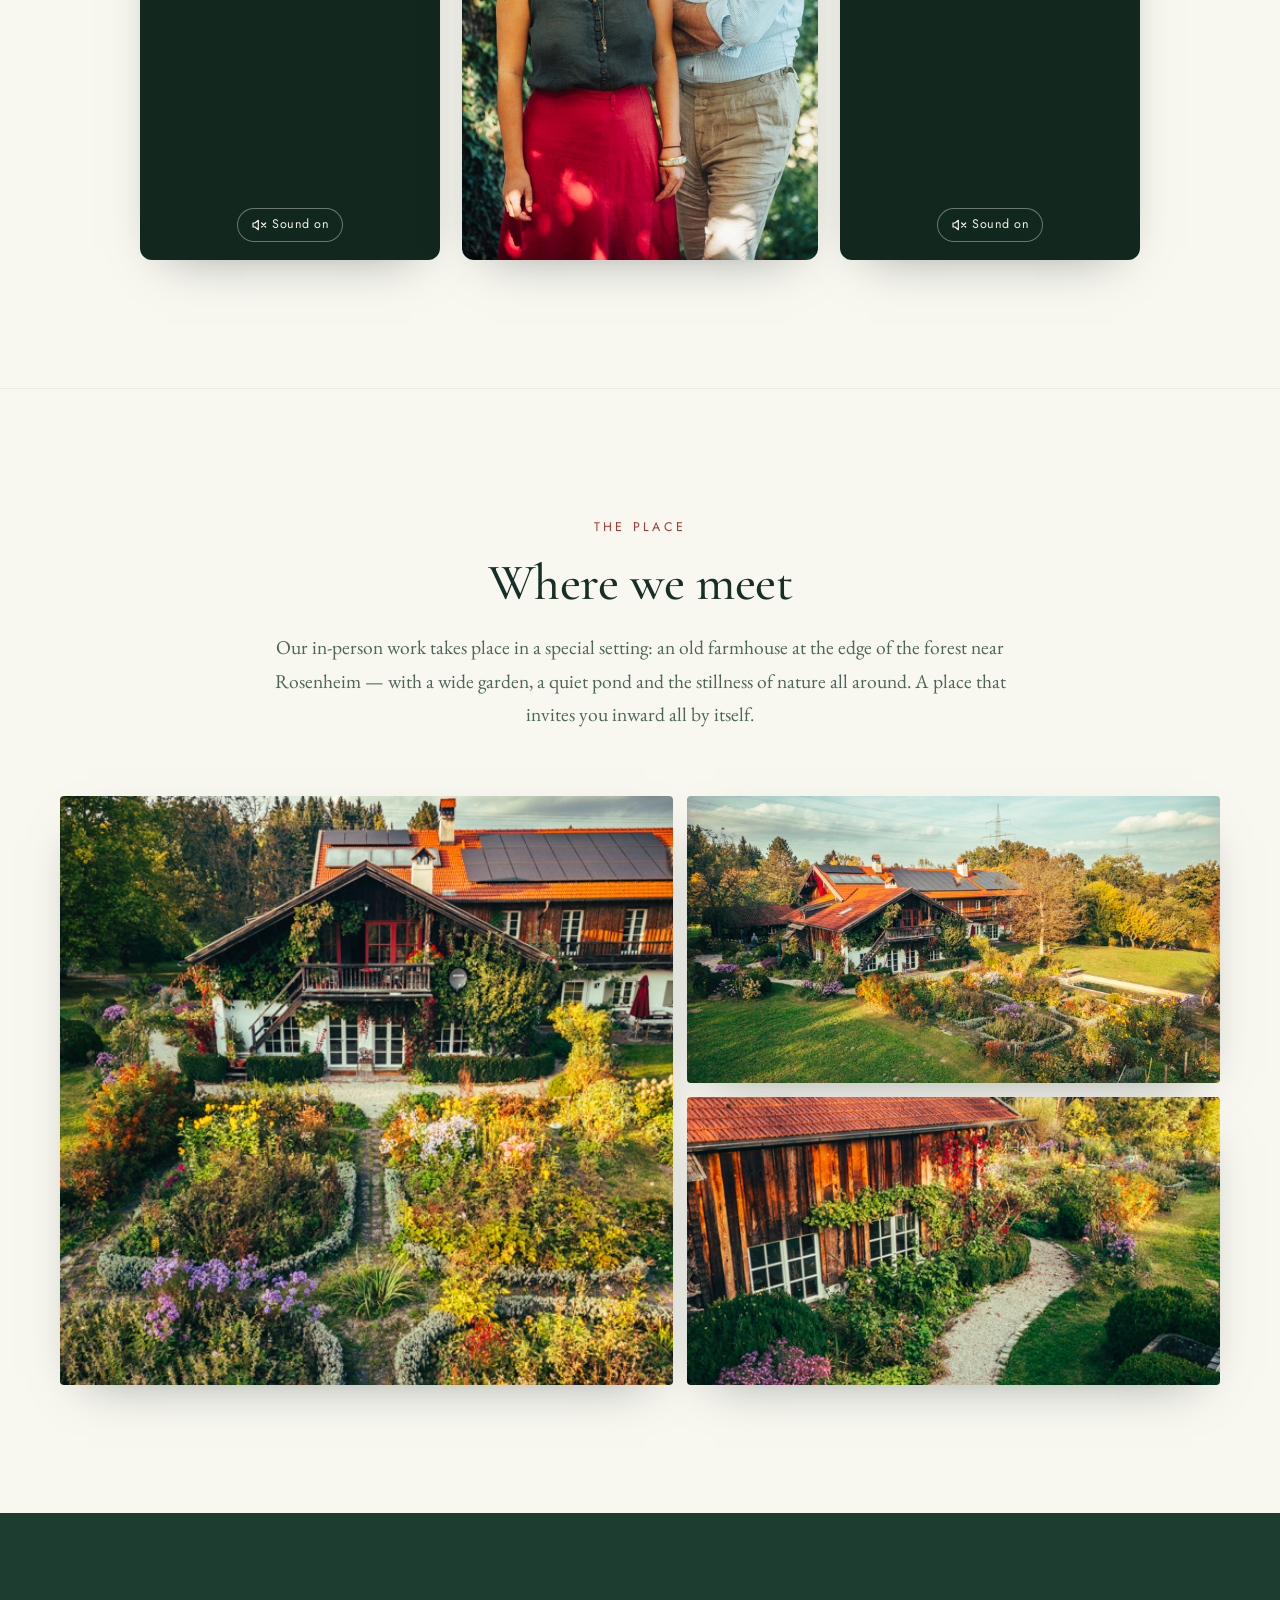
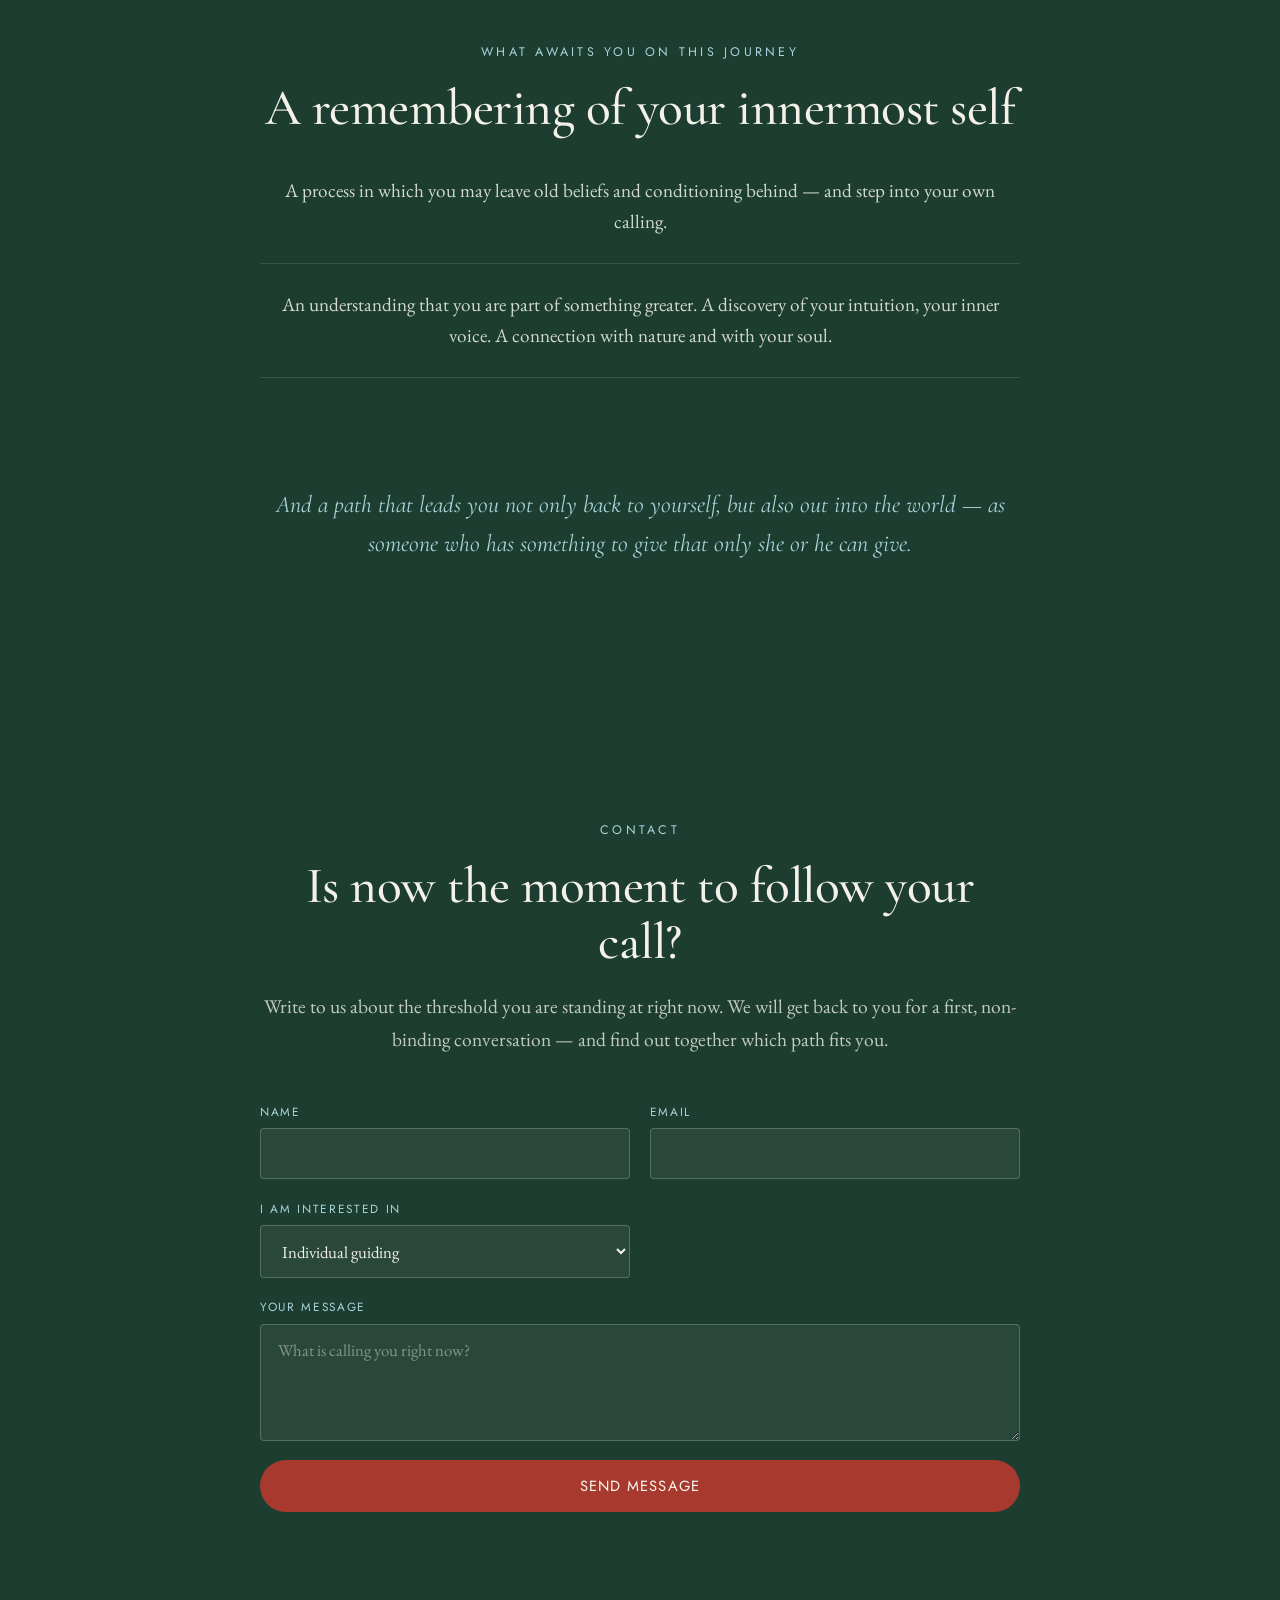
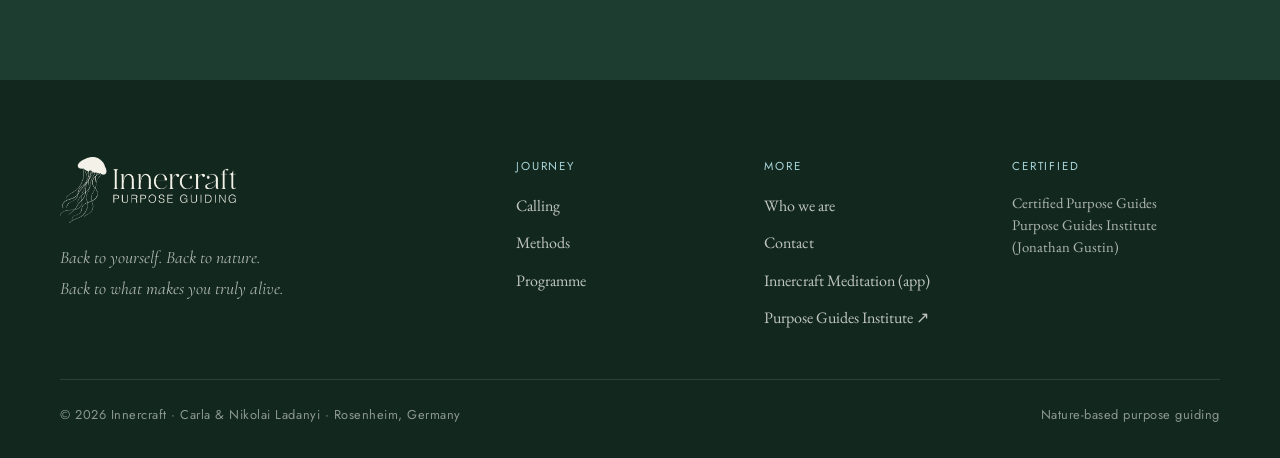
==== commit 7856189e: "Preis: Einmalzahlung wärmer formuliert (Platz gesichert, sobald Wertschätzung angekommen) Co-Authore" ====
--- a/index.html
+++ b/index.html
@@ -730,7 +730,7 @@
         <div class="price-card">
           <p class="price-head">Deine Wertschätzung für 6 Monate</p>
           <p class="price-big"><span class="price-amount">180 – 260 €</span> <span class="price-per">im Monat</span></p>
-          <p class="price-billing">Du zahlst den Betrag einmalig vor Programmstart:<br /><strong>1.200 – 1.740 € für das gesamte Programm</strong></p>
+          <p class="price-billing">Dein Platz ist gesichert, sobald deine Wertschätzung von <strong>1.200 – 1.740 €</strong> für das gesamte Programm bei uns angekommen ist.</p>
           <p class="price-extra">inkl. Schwellenzeremonie-Wochenende mit Verpflegung (120 – 180 €)</p>
           <p class="price-scale">Innerhalb dieser Spanne wählst du den Beitrag, der zu deinen Möglichkeiten passt. Mit dem Höchstbeitrag hilfst du uns, das Programm auch zu niedrigeren Preisen anzubieten — damit es für alle zugänglich ist.</p>
           <p class="price-incl-head">Im Preis enthalten</p>
@@ -742,7 +742,7 @@
             <li>naturbasierte Übungen, Lektüre und aufgezeichnete Übungen für zwischendurch</li>
             <li>die SoulQuest-Zeremonie: ein Solo-Naturerlebnis von Sonnenaufgang bis Sonnenuntergang</li>
           </ul>
-          <p class="price-note">Die Zahlung erfolgt in einer Summe vor Beginn. Ist das für dich gerade nicht möglich? Sprich uns gern persönlich an.</p>
+          <p class="price-note">Ist eine Zahlung in einer Summe für dich gerade nicht möglich? Sprich uns gern persönlich an — wir finden einen Weg.</p>
         </div>
 
         <a href="#kontakt" class="btn btn-primary modal-cta" data-modal-close>Jetzt anfragen</a>
